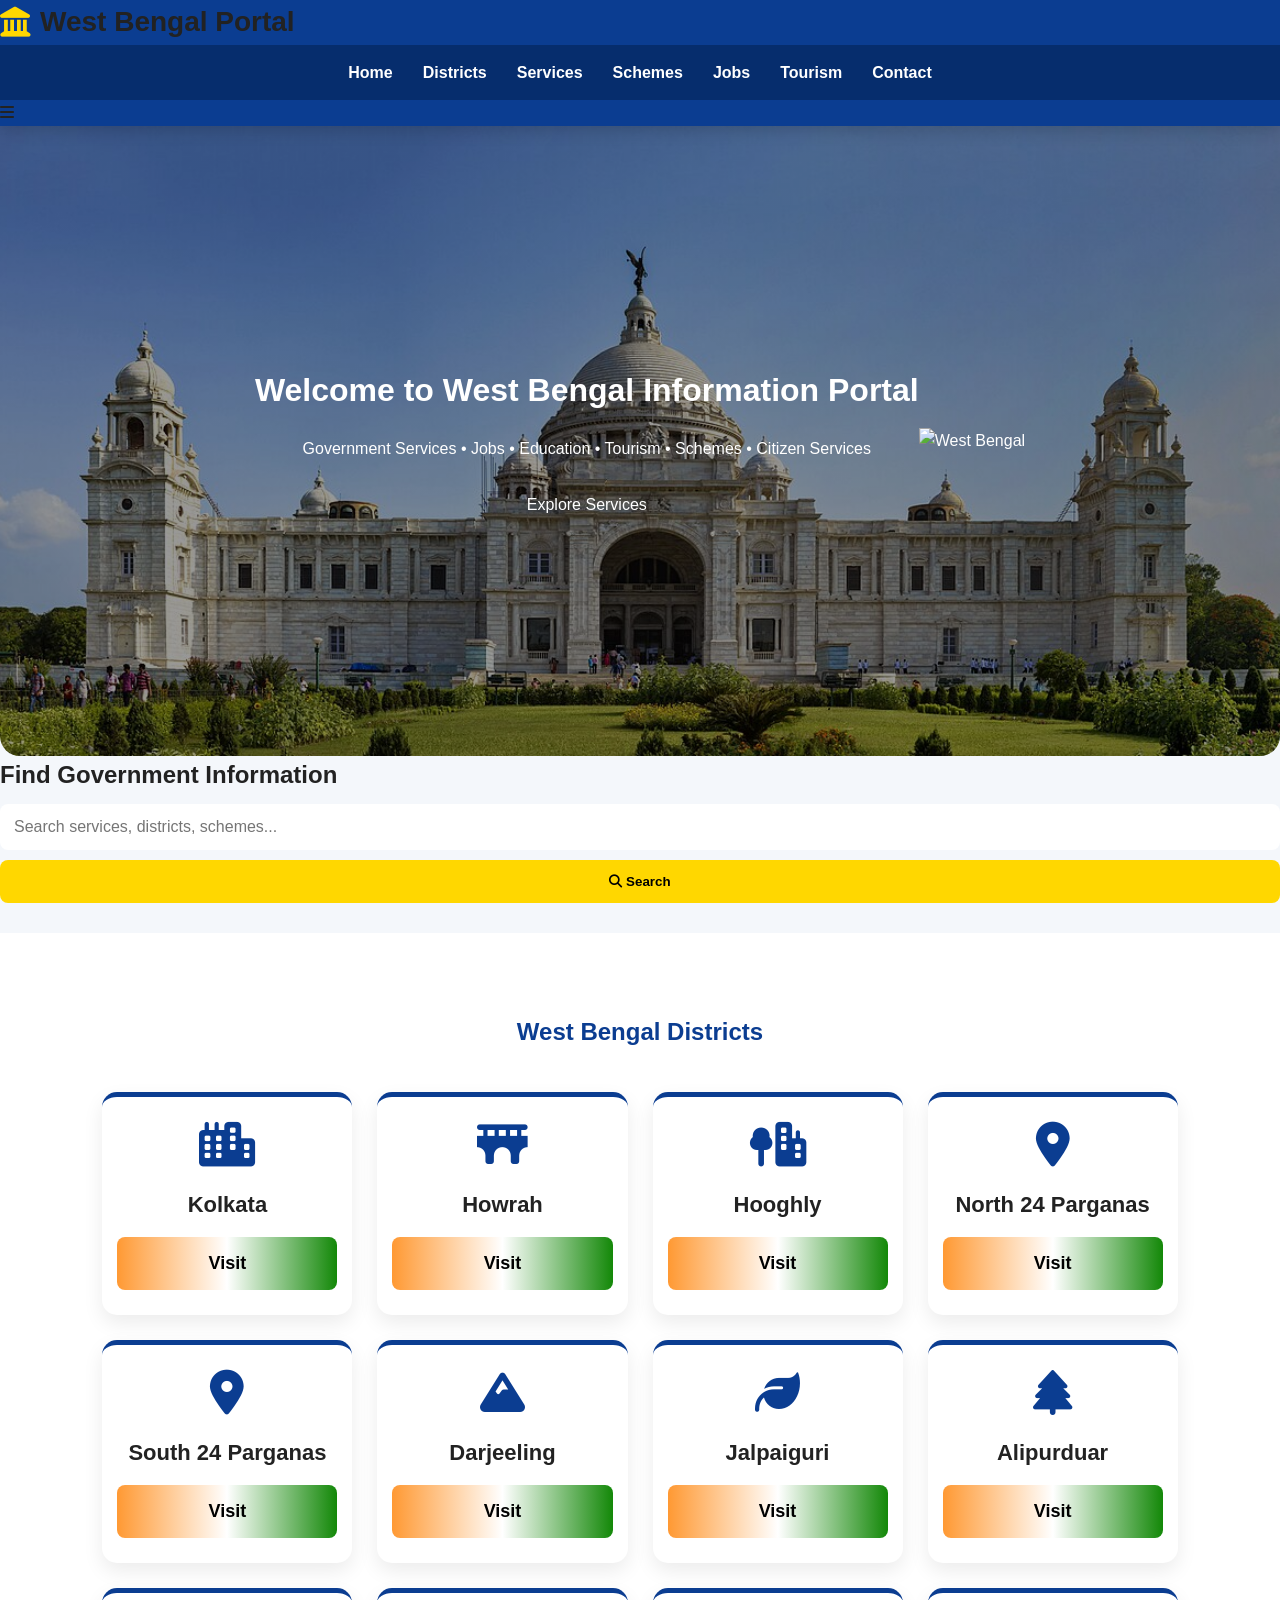
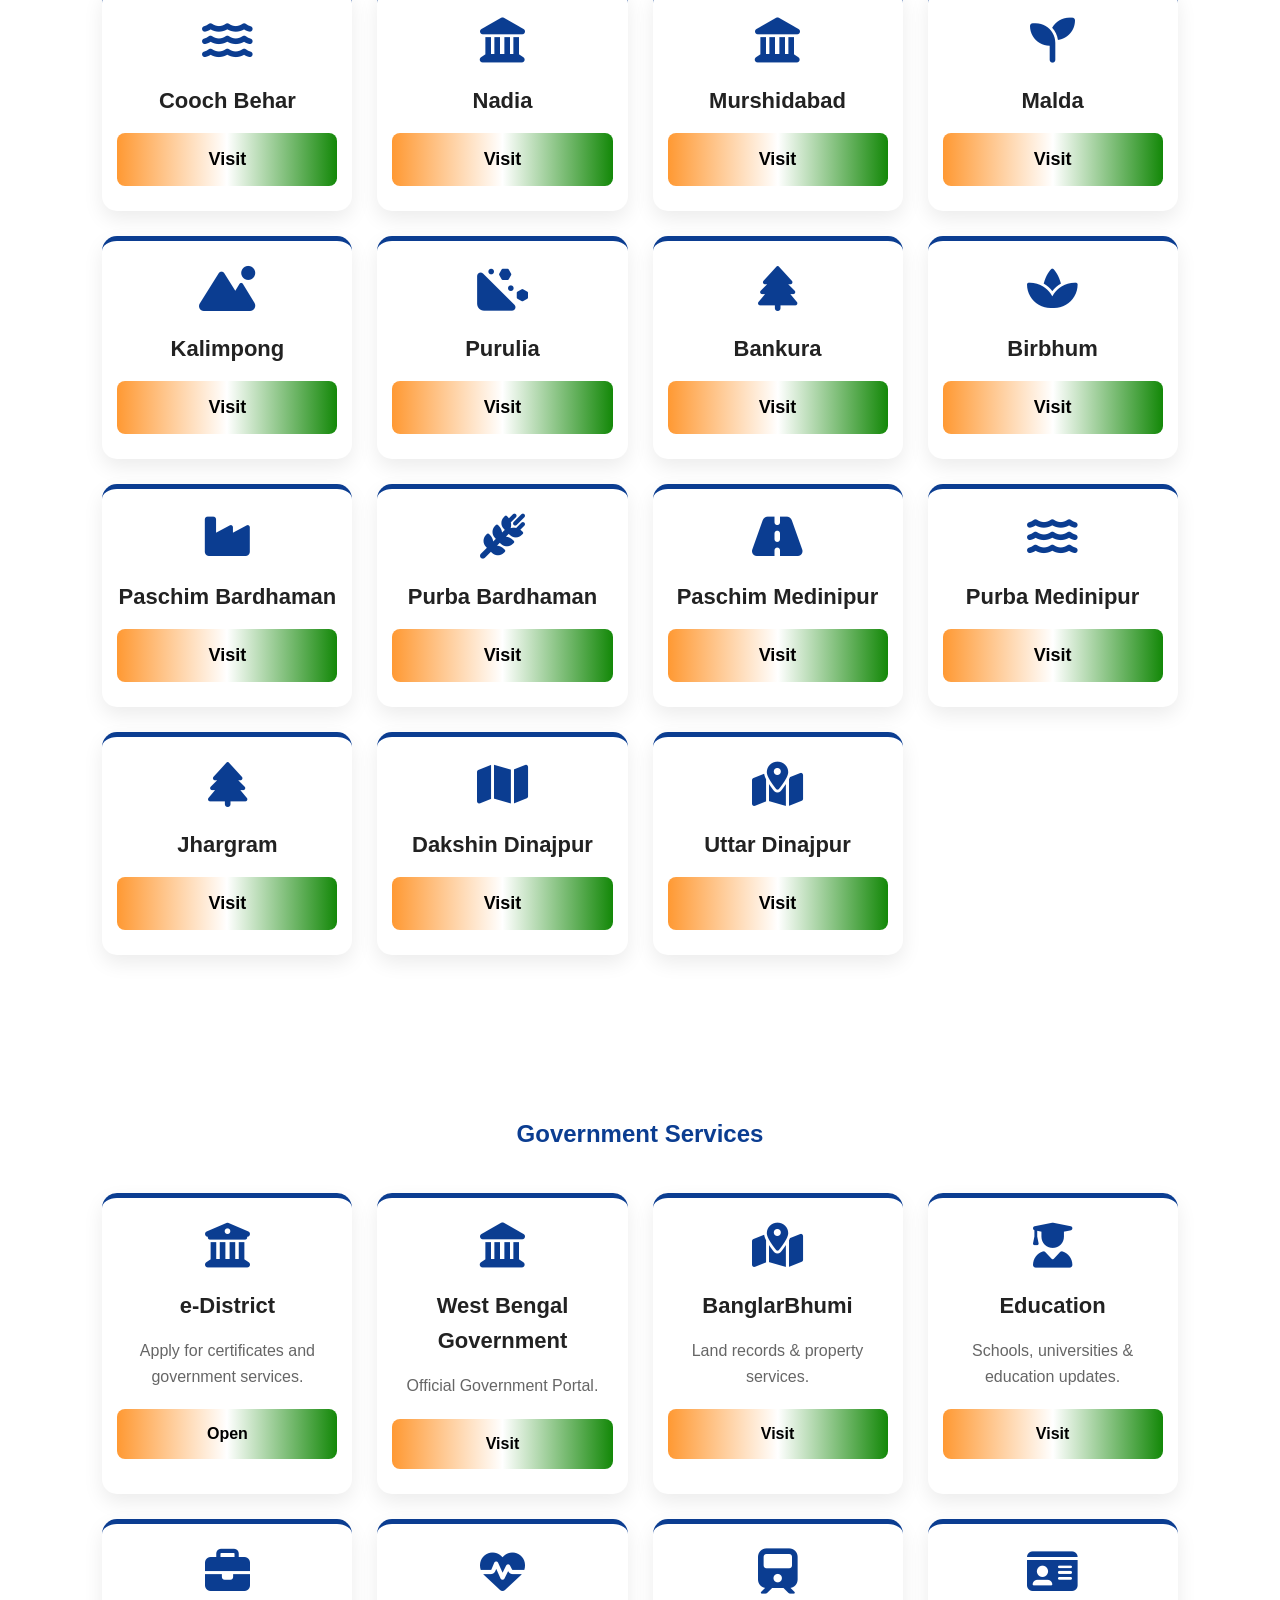
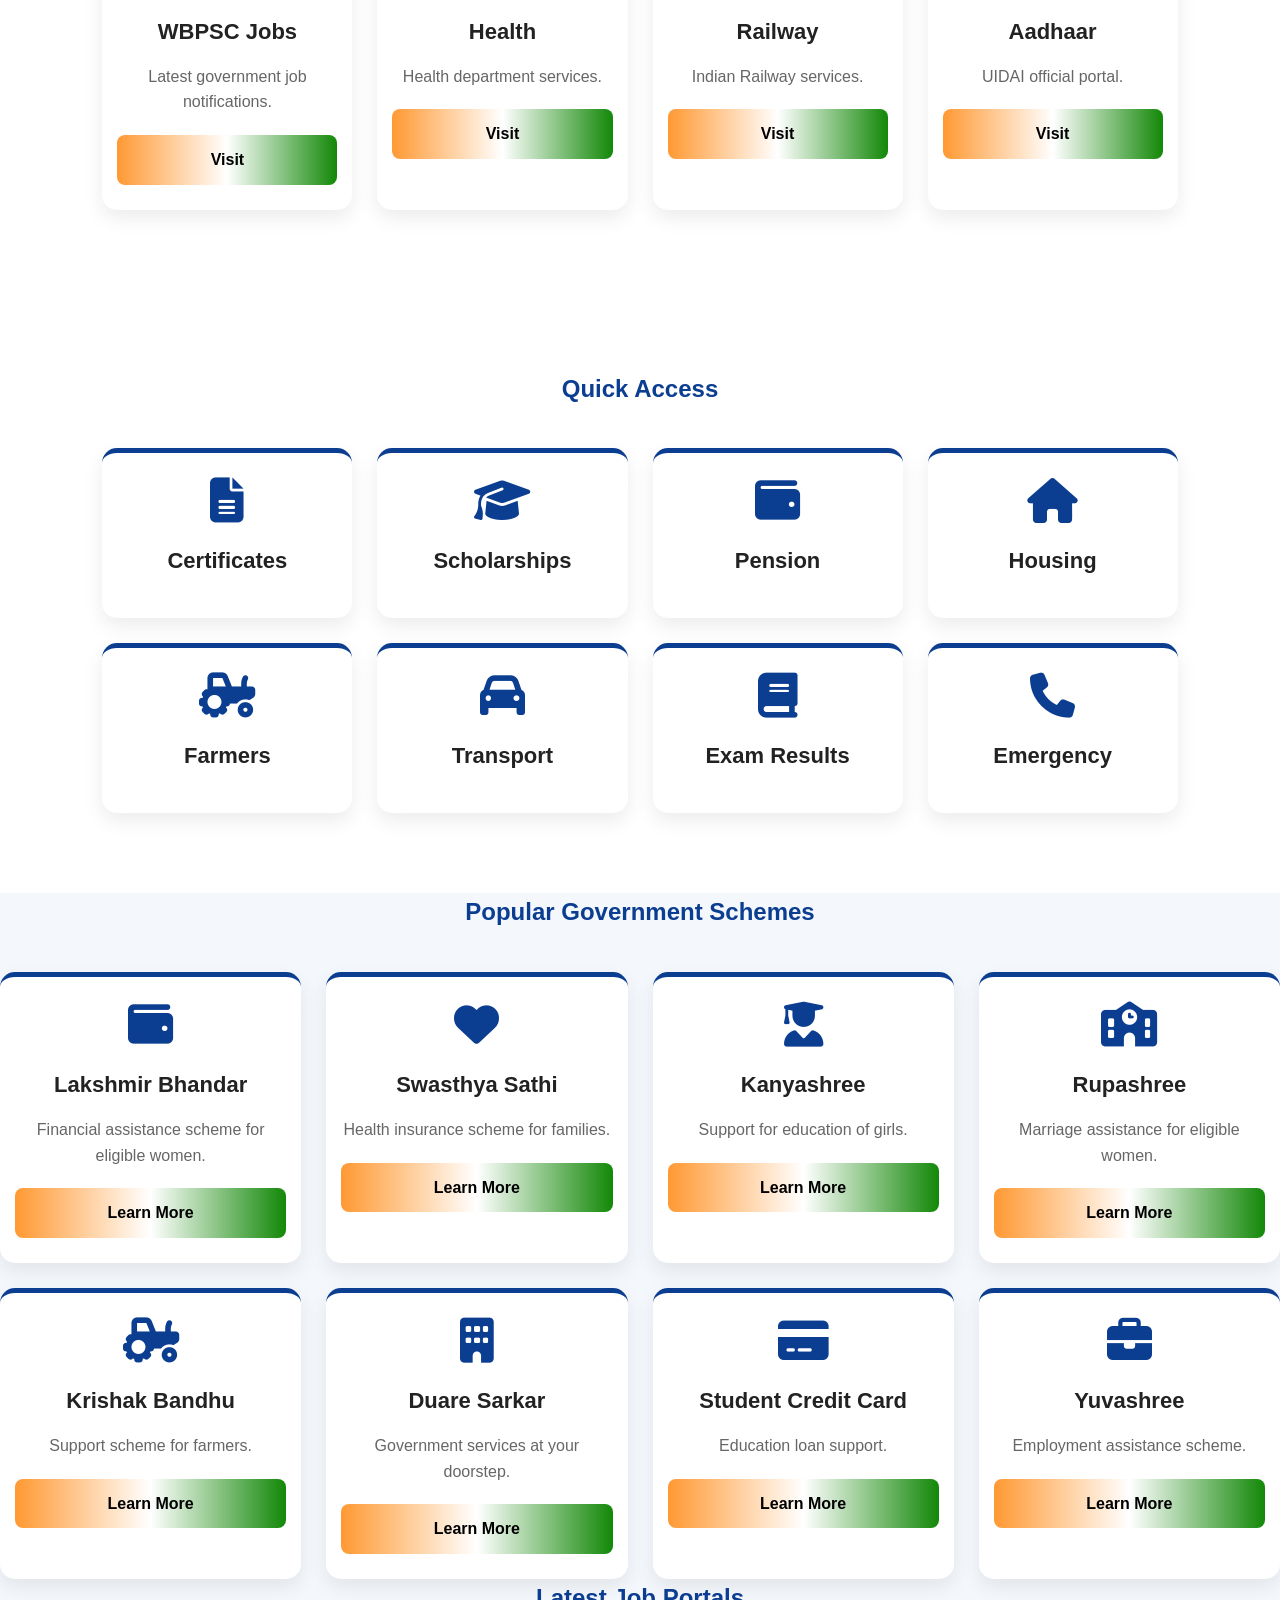
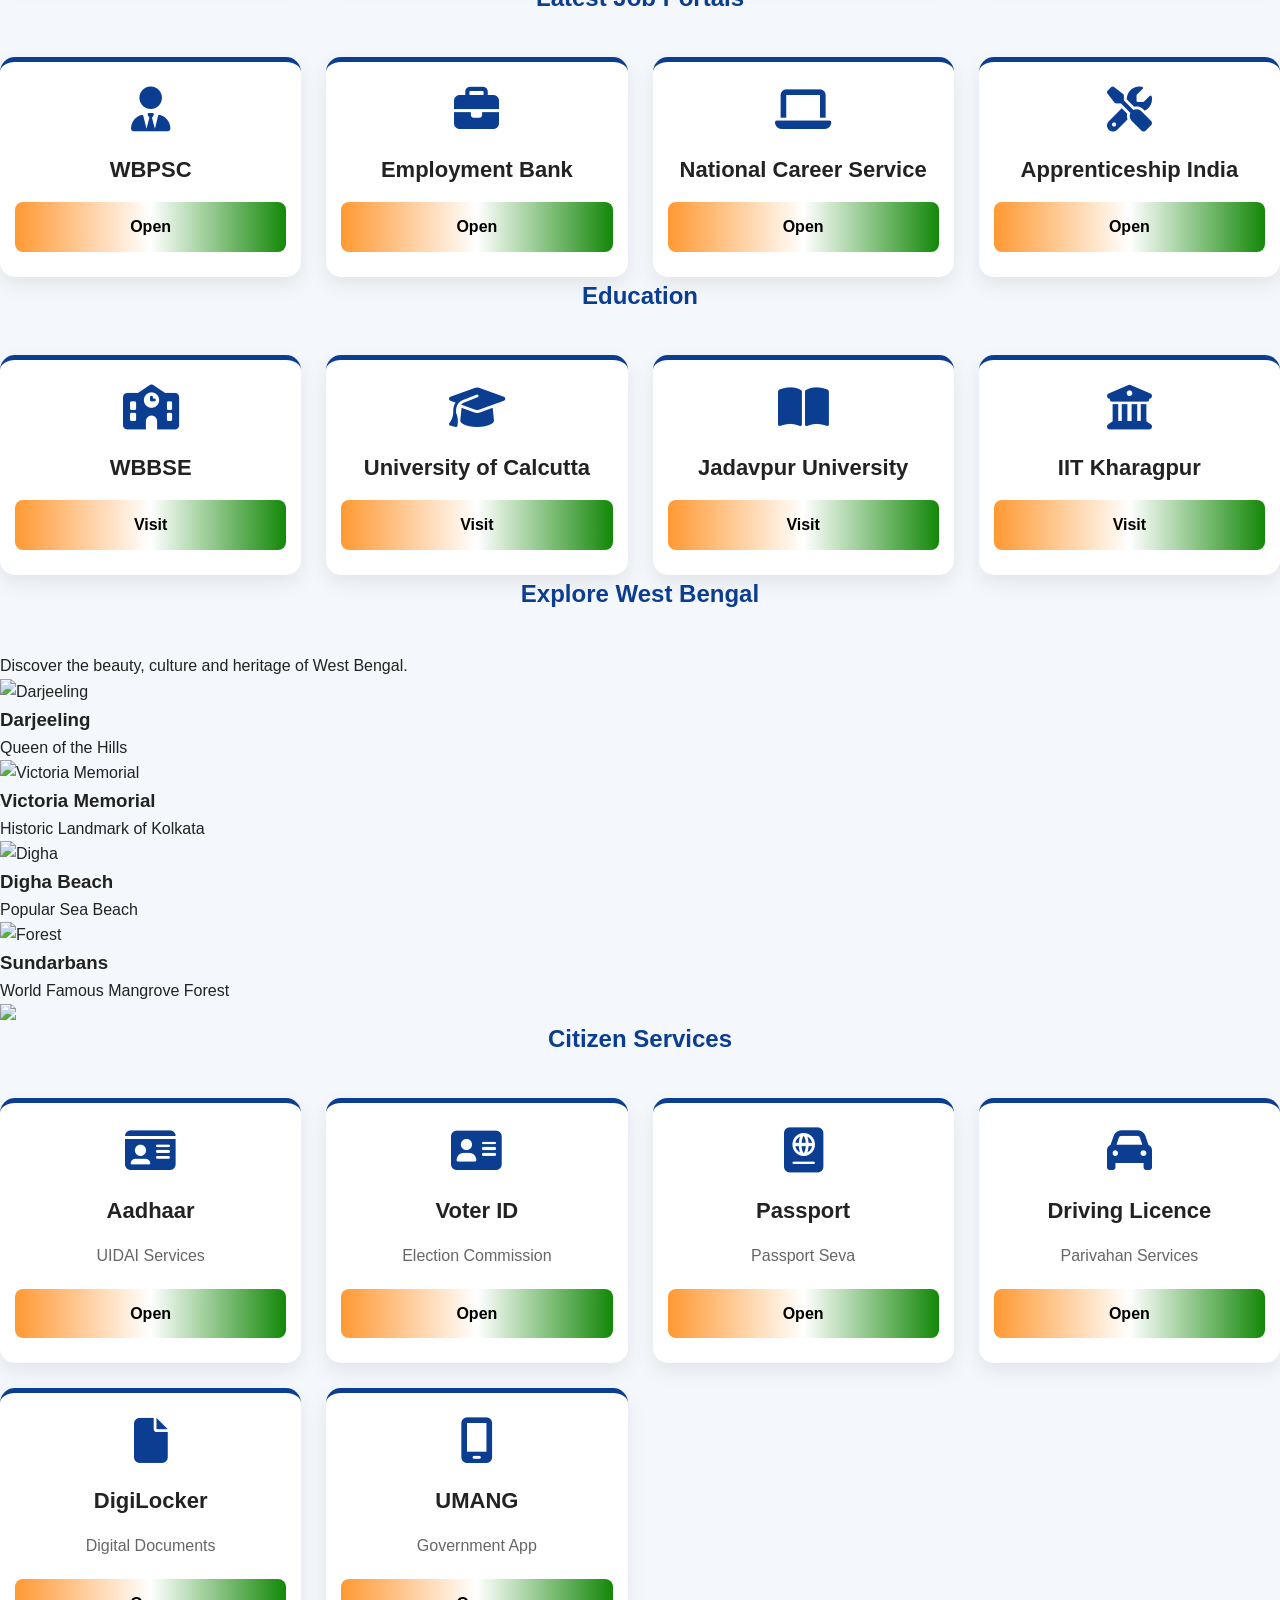
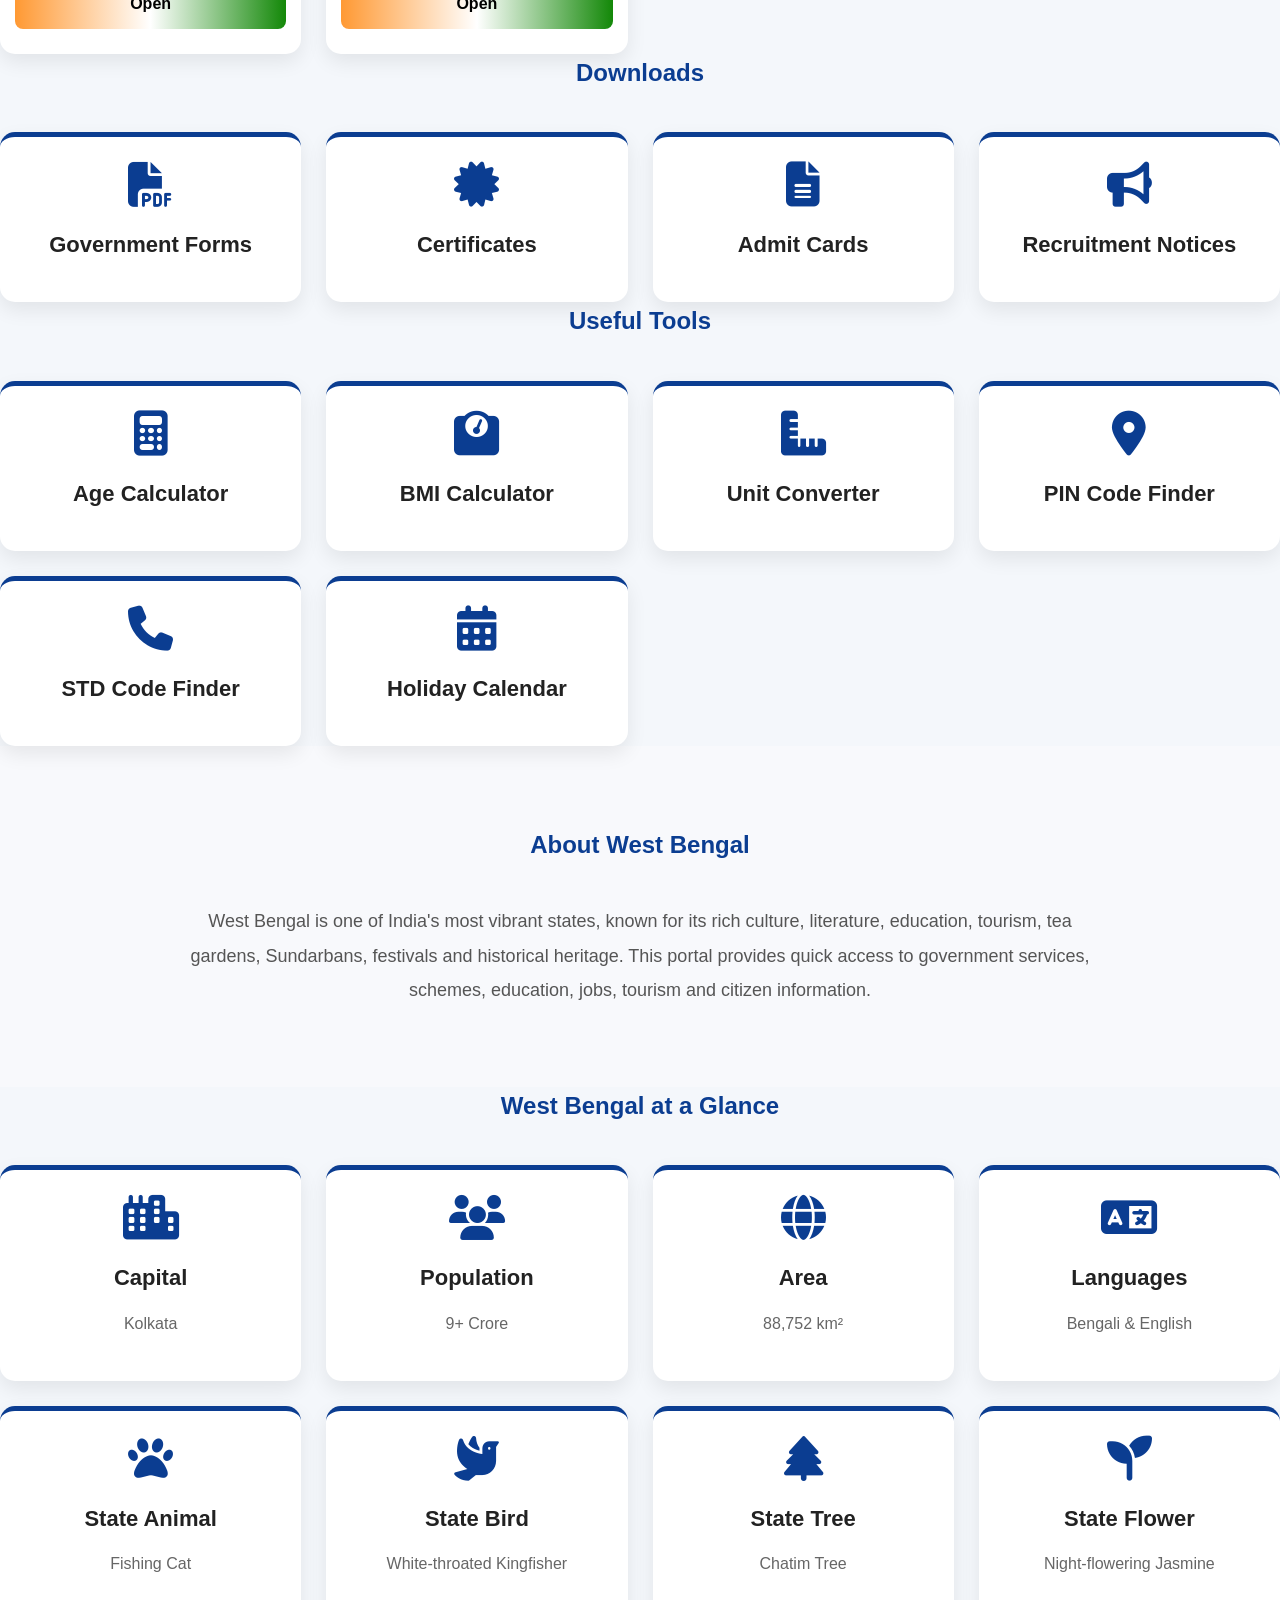
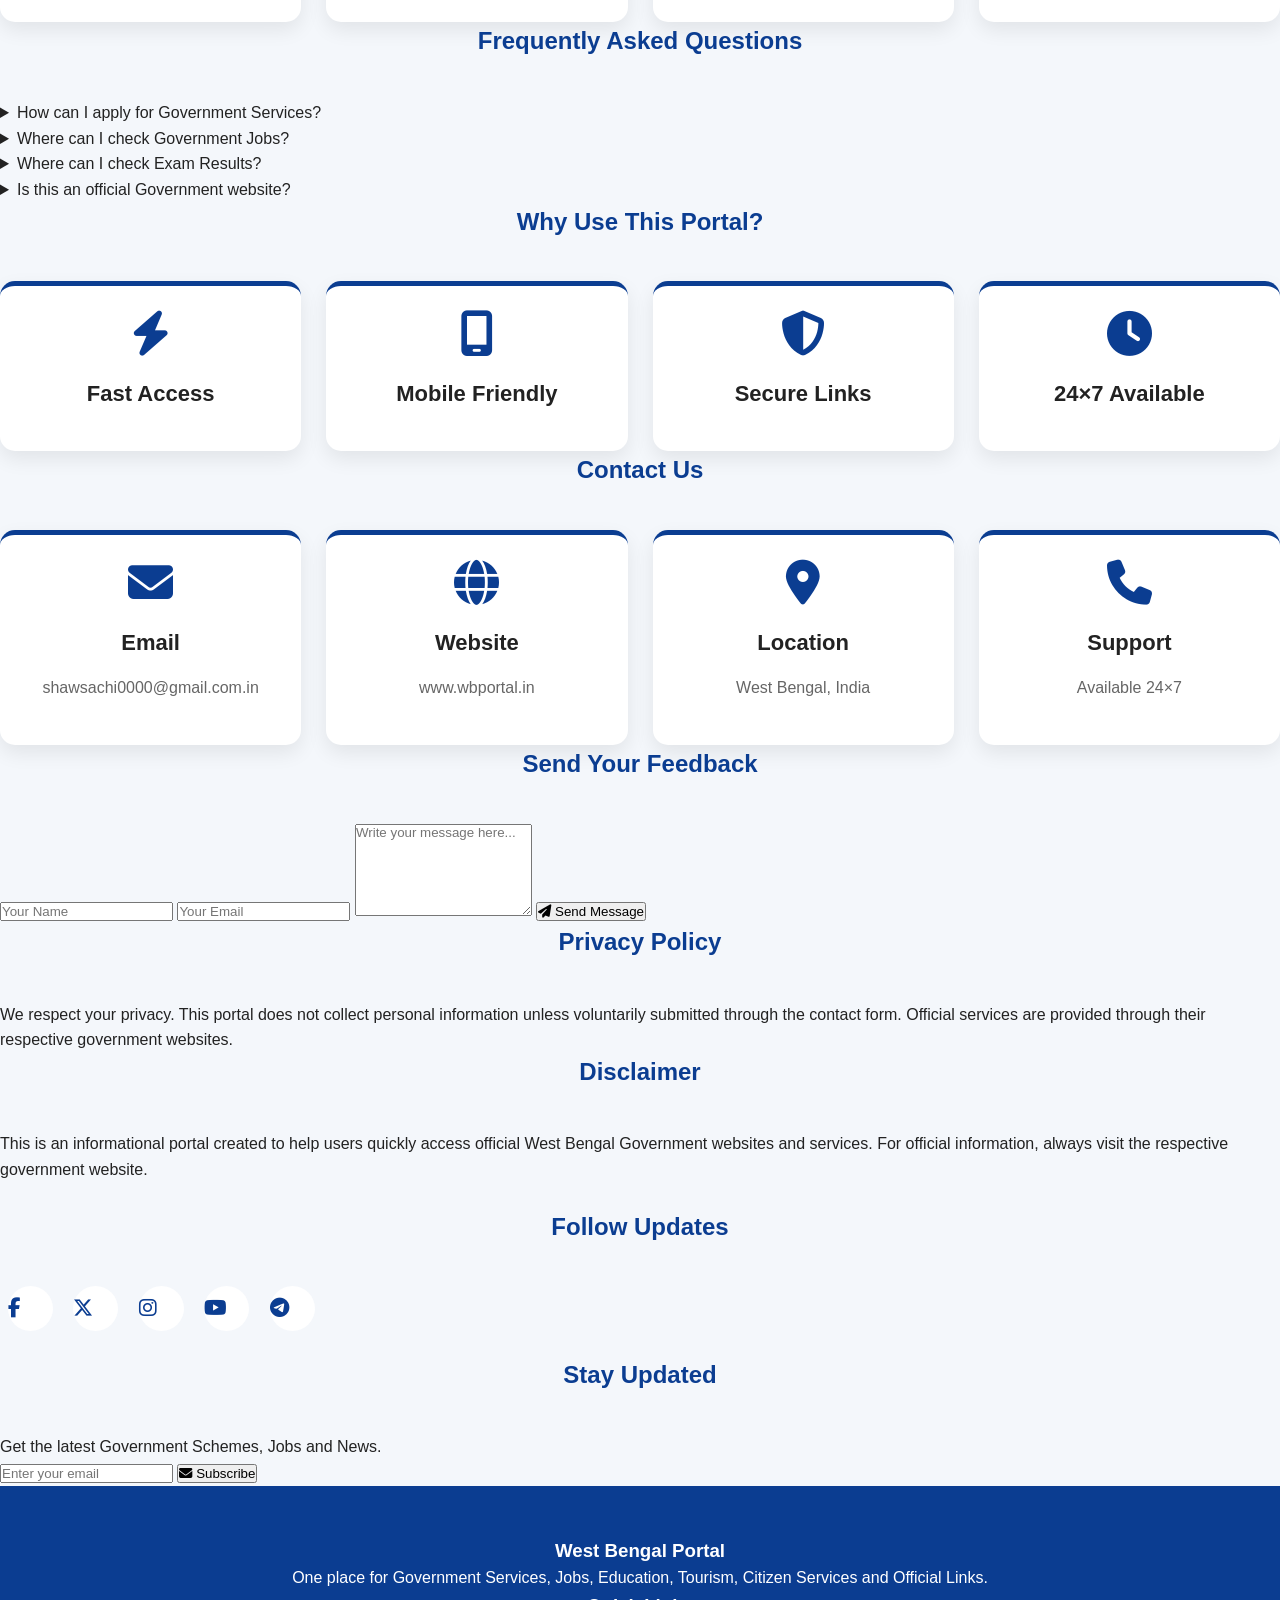
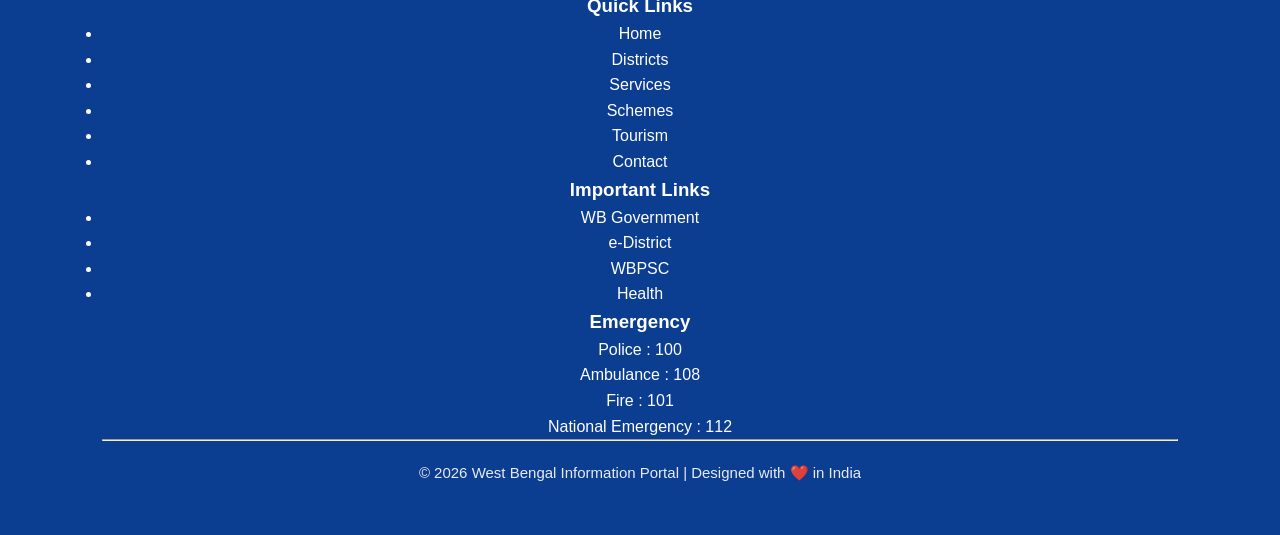
==== Index.html @ 8e3ee44b "Create Index.html" ====
<!DOCTYPE html>
<html lang="en">
<head>
<meta charset="UTF-8">
<meta name="viewport" content="width=device-width, initial-scale=1.0">

<title>West Bengal Information Portal</title>

<meta name="description" content="West Bengal Information Portal - Government Services, Jobs, Education, Tourism, Districts, Schemes and Citizen Services">

<meta name="keywords" content="West Bengal, Government, Jobs, Education, Schemes, Tourism, Districts">

<meta name="author" content="West Bengal Information Portal">

<link rel="stylesheet" href="style.css">

<link rel="preconnect" href="https://fonts.googleapis.com">
<link rel="preconnect" href="https://fonts.gstatic.com" crossorigin>

<link href="https://fonts.googleapis.com/css2?family=Poppins:wght@300;400;500;600;700&display=swap" rel="stylesheet">

<link rel="stylesheet"
href="https://cdnjs.cloudflare.com/ajax/libs/font-awesome/6.6.0/css/all.min.css">

</head>

<body>

<!-- ================= HEADER ================= -->

<header>

<div class="logo">

<i class="fa-solid fa-landmark"></i>

<h2>West Bengal Portal</h2>

</div>

<nav>

<ul>

<li><a href="#">Home</a></li>

<li><a href="#districts">Districts</a></li>

<li><a href="#services">Services</a></li>

<li><a href="#schemes">Schemes</a></li>

<li><a href="#jobs">Jobs</a></li>

<li><a href="#tourism">Tourism</a></li>

<li><a href="#contact">Contact</a></li>

</ul>

</nav>

<div class="menu-btn">

<i class="fa-solid fa-bars"></i>

</div>

</header>

<!-- ================= HERO ================= -->

<section class="hero">

<div class="hero-content">

<h1>Welcome to West Bengal Information Portal</h1>

<p>

Government Services • Jobs • Education • Tourism • Schemes • Citizen Services

</p>

<a href="#services" class="btn">

Explore Services

</a>

</div>

<div class="hero-image">

<img src="https://images.unsplash.com/photo-1524499982521-1ffd58dd89ea?w=1200" alt="West Bengal">

</div>

</section>

<!-- ================= SEARCH ================= -->

<section class="search-box">

<h2>Find Government Information</h2>

<input type="text" placeholder="Search services, districts, schemes...">

<button>

<i class="fa-solid fa-magnifying-glass"></i>

Search

</button>

</section>

<!-- ================= PART-1 END ================= -->
<!-- ================= DISTRICTS ================= -->

<section class="districts" id="districts">

<h2 class="section-title">West Bengal Districts</h2>

<div class="card-container">

<div class="card"><i class="fa-solid fa-city"></i><h3>Kolkata</h3><a href="https://kolkata.gov.in/" target="_blank">Visit</a></div>

<div class="card"><i class="fa-solid fa-bridge"></i><h3>Howrah</h3><a href="https://howrah.gov.in/" target="_blank">Visit</a></div>

<div class="card"><i class="fa-solid fa-tree-city"></i><h3>Hooghly</h3><a href="https://hooghly.gov.in/" target="_blank">Visit</a></div>

<div class="card"><i class="fa-solid fa-location-dot"></i><h3>North 24 Parganas</h3><a href="https://north24parganas.gov.in/" target="_blank">Visit</a></div>

<div class="card"><i class="fa-solid fa-location-dot"></i><h3>South 24 Parganas</h3><a href="https://south24parganas.gov.in/" target="_blank">Visit</a></div>

<div class="card"><i class="fa-solid fa-mountain"></i><h3>Darjeeling</h3><a href="https://darjeeling.gov.in/" target="_blank">Visit</a></div>

<div class="card"><i class="fa-solid fa-leaf"></i><h3>Jalpaiguri</h3><a href="https://jalpaiguri.gov.in/" target="_blank">Visit</a></div>

<div class="card"><i class="fa-solid fa-tree"></i><h3>Alipurduar</h3><a href="https://alipurduar.gov.in/" target="_blank">Visit</a></div>

<div class="card"><i class="fa-solid fa-water"></i><h3>Cooch Behar</h3><a href="https://coochbehar.gov.in/" target="_blank">Visit</a></div>

<div class="card"><i class="fa-solid fa-landmark"></i><h3>Nadia</h3><a href="https://nadia.gov.in/" target="_blank">Visit</a></div>

<div class="card"><i class="fa-solid fa-landmark"></i><h3>Murshidabad</h3><a href="https://murshidabad.gov.in/" target="_blank">Visit</a></div>

<div class="card"><i class="fa-solid fa-seedling"></i><h3>Malda</h3><a href="https://malda.gov.in/" target="_blank">Visit</a></div>

<div class="card"><i class="fa-solid fa-mountain-sun"></i><h3>Kalimpong</h3><a href="https://kalimpong.gov.in/" target="_blank">Visit</a></div>

<div class="card"><i class="fa-solid fa-hill-rockslide"></i><h3>Purulia</h3><a href="https://purulia.gov.in/" target="_blank">Visit</a></div>

<div class="card"><i class="fa-solid fa-tree"></i><h3>Bankura</h3><a href="https://bankura.gov.in/" target="_blank">Visit</a></div>

<div class="card"><i class="fa-solid fa-spa"></i><h3>Birbhum</h3><a href="https://birbhum.gov.in/" target="_blank">Visit</a></div>

<div class="card"><i class="fa-solid fa-industry"></i><h3>Paschim Bardhaman</h3><a href="https://paschimbardhaman.gov.in/" target="_blank">Visit</a></div>

<div class="card"><i class="fa-solid fa-wheat-awn"></i><h3>Purba Bardhaman</h3><a href="https://purbabardhaman.gov.in/" target="_blank">Visit</a></div>

<div class="card"><i class="fa-solid fa-road"></i><h3>Paschim Medinipur</h3><a href="https://paschimmedinipur.gov.in/" target="_blank">Visit</a></div>

<div class="card"><i class="fa-solid fa-water"></i><h3>Purba Medinipur</h3><a href="https://purbamedinipur.gov.in/" target="_blank">Visit</a></div>

<div class="card"><i class="fa-solid fa-tree"></i><h3>Jhargram</h3><a href="https://jhargram.gov.in/" target="_blank">Visit</a></div>

<div class="card"><i class="fa-solid fa-map"></i><h3>Dakshin Dinajpur</h3><a href="https://dakshindinajpur.gov.in/" target="_blank">Visit</a></div>

<div class="card"><i class="fa-solid fa-map-location-dot"></i><h3>Uttar Dinajpur</h3><a href="https://uttardinajpur.gov.in/" target="_blank">Visit</a></div>

</div>

</section>

<!-- ================= PART-2 END ================= -->
<!-- ================= GOVERNMENT SERVICES ================= -->

<section class="services" id="services">

<h2 class="section-title">Government Services</h2>

<div class="card-container">

<div class="card">
<i class="fa-solid fa-building-columns"></i>
<h3>e-District</h3>
<p>Apply for certificates and government services.</p>
<a href="https://edistrict.wb.gov.in/" target="_blank">Open</a>
</div>

<div class="card">
<i class="fa-solid fa-landmark"></i>
<h3>West Bengal Government</h3>
<p>Official Government Portal.</p>
<a href="https://wb.gov.in/" target="_blank">Visit</a>
</div>

<div class="card">
<i class="fa-solid fa-map-location-dot"></i>
<h3>BanglarBhumi</h3>
<p>Land records & property services.</p>
<a href="https://banglarbhumi.gov.in/" target="_blank">Visit</a>
</div>

<div class="card">
<i class="fa-solid fa-user-graduate"></i>
<h3>Education</h3>
<p>Schools, universities & education updates.</p>
<a href="https://wbbse.wb.gov.in/" target="_blank">Visit</a>
</div>

<div class="card">
<i class="fa-solid fa-briefcase"></i>
<h3>WBPSC Jobs</h3>
<p>Latest government job notifications.</p>
<a href="https://psc.wb.gov.in/" target="_blank">Visit</a>
</div>

<div class="card">
<i class="fa-solid fa-heart-pulse"></i>
<h3>Health</h3>
<p>Health department services.</p>
<a href="https://www.wbhealth.gov.in/" target="_blank">Visit</a>
</div>

<div class="card">
<i class="fa-solid fa-train"></i>
<h3>Railway</h3>
<p>Indian Railway services.</p>
<a href="https://er.indianrailways.gov.in/" target="_blank">Visit</a>
</div>

<div class="card">
<i class="fa-solid fa-id-card"></i>
<h3>Aadhaar</h3>
<p>UIDAI official portal.</p>
<a href="https://uidai.gov.in/" target="_blank">Visit</a>
</div>

</div>

</section>

<!-- ================= QUICK ACCESS ================= -->

<section class="quick-links">

<h2 class="section-title">Quick Access</h2>

<div class="card-container">

<div class="card"><i class="fa-solid fa-file-lines"></i><h3>Certificates</h3></div>

<div class="card"><i class="fa-solid fa-graduation-cap"></i><h3>Scholarships</h3></div>

<div class="card"><i class="fa-solid fa-wallet"></i><h3>Pension</h3></div>

<div class="card"><i class="fa-solid fa-house"></i><h3>Housing</h3></div>

<div class="card"><i class="fa-solid fa-tractor"></i><h3>Farmers</h3></div>

<div class="card"><i class="fa-solid fa-car"></i><h3>Transport</h3></div>

<div class="card"><i class="fa-solid fa-book"></i><h3>Exam Results</h3></div>

<div class="card"><i class="fa-solid fa-phone"></i><h3>Emergency</h3></div>

</div>

</section>

<!-- ================= PART-3 END ================= -->
  
<!-- ================= GOVERNMENT SCHEMES ================= -->

<section class="schemes" id="schemes">

<h2 class="section-title">Popular Government Schemes</h2>

<div class="card-container">

<div class="card">
<i class="fa-solid fa-wallet"></i>
<h3>Lakshmir Bhandar</h3>
<p>Financial assistance scheme for eligible women.</p>
<a href="https://wb.gov.in/" target="_blank">Learn More</a>
</div>

<div class="card">
<i class="fa-solid fa-heart"></i>
<h3>Swasthya Sathi</h3>
<p>Health insurance scheme for families.</p>
<a href="https://www.wbhealth.gov.in/" target="_blank">Learn More</a>
</div>

<div class="card">
<i class="fa-solid fa-user-graduate"></i>
<h3>Kanyashree</h3>
<p>Support for education of girls.</p>
<a href="https://wb.gov.in/" target="_blank">Learn More</a>
</div>

<div class="card">
<i class="fa-solid fa-school"></i>
<h3>Rupashree</h3>
<p>Marriage assistance for eligible women.</p>
<a href="https://wb.gov.in/" target="_blank">Learn More</a>
</div>

<div class="card">
<i class="fa-solid fa-tractor"></i>
<h3>Krishak Bandhu</h3>
<p>Support scheme for farmers.</p>
<a href="https://wb.gov.in/" target="_blank">Learn More</a>
</div>

<div class="card">
<i class="fa-solid fa-building"></i>
<h3>Duare Sarkar</h3>
<p>Government services at your doorstep.</p>
<a href="https://wb.gov.in/" target="_blank">Learn More</a>
</div>

<div class="card">
<i class="fa-solid fa-credit-card"></i>
<h3>Student Credit Card</h3>
<p>Education loan support.</p>
<a href="https://wb.gov.in/" target="_blank">Learn More</a>
</div>

<div class="card">
<i class="fa-solid fa-briefcase"></i>
<h3>Yuvashree</h3>
<p>Employment assistance scheme.</p>
<a href="https://wb.gov.in/" target="_blank">Learn More</a>
</div>

</div>

</section>

<!-- ================= JOBS ================= -->

<section class="jobs" id="jobs">

<h2 class="section-title">Latest Job Portals</h2>

<div class="card-container">

<div class="card">
<i class="fa-solid fa-user-tie"></i>
<h3>WBPSC</h3>
<a href="https://psc.wb.gov.in/" target="_blank">Open</a>
</div>

<div class="card">
<i class="fa-solid fa-briefcase"></i>
<h3>Employment Bank</h3>
<a href="https://employmentbankwb.gov.in/" target="_blank">Open</a>
</div>

<div class="card">
<i class="fa-solid fa-laptop"></i>
<h3>National Career Service</h3>
<a href="https://www.ncs.gov.in/" target="_blank">Open</a>
</div>

<div class="card">
<i class="fa-solid fa-screwdriver-wrench"></i>
<h3>Apprenticeship India</h3>
<a href="https://www.apprenticeshipindia.gov.in/" target="_blank">Open</a>
</div>

</div>

</section>

<!-- ================= EDUCATION ================= -->

<section class="education">

<h2 class="section-title">Education</h2>

<div class="card-container">

<div class="card">
<i class="fa-solid fa-school"></i>
<h3>WBBSE</h3>
<a href="https://wbbse.wb.gov.in/" target="_blank">Visit</a>
</div>

<div class="card">
<i class="fa-solid fa-graduation-cap"></i>
<h3>University of Calcutta</h3>
<a href="https://www.caluniv.ac.in/" target="_blank">Visit</a>
</div>

<div class="card">
<i class="fa-solid fa-book-open"></i>
<h3>Jadavpur University</h3>
<a href="https://jaduniv.edu.in/" target="_blank">Visit</a>
</div>

<div class="card">
<i class="fa-solid fa-building-columns"></i>
<h3>IIT Kharagpur</h3>
<a href="https://www.iitkgp.ac.in/" target="_blank">Visit</a>
</div>

</div>

</section>

<!-- ================= PART-4 END ================= -->
<!-- ================= TOURISM ================= -->

<section class="tourism" id="tourism">

<h2 class="section-title">Explore West Bengal</h2>

<p class="section-subtitle">
Discover the beauty, culture and heritage of West Bengal.
</p>

<div class="gallery">

<div class="gallery-card">
<img src="https://images.unsplash.com/photo-1516483638261-f4dbaf036963?w=800" alt="Darjeeling">
<div class="gallery-content">
<h3>Darjeeling</h3>
<p>Queen of the Hills</p>
</div>
</div>

<div class="gallery-card">
<img src="https://images.unsplash.com/photo-1518509562904-e7ef99cdcc86?w=800" alt="Victoria Memorial">
<div class="gallery-content">
<h3>Victoria Memorial</h3>
<p>Historic Landmark of Kolkata</p>
</div>
</div>

<div class="gallery-card">
<img src="https://images.unsplash.com/photo-1507525428034-b723cf961d3e?w=800" alt="Digha">
<div class="gallery-content">
<h3>Digha Beach</h3>
<p>Popular Sea Beach</p>
</div>
</div>

<div class="gallery-card">
<img src="https://images.unsplash.com/photo-1470770841072-f978cf4d019e?w=800" alt="Forest">
<div class="gallery-content">
<h3>Sundarbans</h3>
<p>World Famous Mangrove Forest</p>
</div>
</div>

<div class="gallery-card">
<img src="https://images.unsplash.com/photo-146947496802
<!-- ================= CITIZEN SERVICES ================= -->

<section class="citizen-services">

<h2 class="section-title">Citizen Services</h2>

<div class="card-container">

<div class="card">
<i class="fa-solid fa-id-card"></i>
<h3>Aadhaar</h3>
<p>UIDAI Services</p>
<a href="https://uidai.gov.in/" target="_blank">Open</a>
</div>

<div class="card">
<i class="fa-solid fa-address-card"></i>
<h3>Voter ID</h3>
<p>Election Commission</p>
<a href="https://voters.eci.gov.in/" target="_blank">Open</a>
</div>

<div class="card">
<i class="fa-solid fa-passport"></i>
<h3>Passport</h3>
<p>Passport Seva</p>
<a href="https://www.passportindia.gov.in/" target="_blank">Open</a>
</div>

<div class="card">
<i class="fa-solid fa-car"></i>
<h3>Driving Licence</h3>
<p>Parivahan Services</p>
<a href="https://parivahan.gov.in/" target="_blank">Open</a>
</div>

<div class="card">
<i class="fa-solid fa-file"></i>
<h3>DigiLocker</h3>
<p>Digital Documents</p>
<a href="https://www.digilocker.gov.in/" target="_blank">Open</a>
</div>

<div class="card">
<i class="fa-solid fa-mobile-screen"></i>
<h3>UMANG</h3>
<p>Government App</p>
<a href="https://web.umang.gov.in/" target="_blank">Open</a>
</div>

</div>

</section>

<!-- ================= DOWNLOADS ================= -->

<section class="downloads">

<h2 class="section-title">Downloads</h2>

<div class="card-container">

<div class="card">
<i class="fa-solid fa-file-pdf"></i>
<h3>Government Forms</h3>
</div>

<div class="card">
<i class="fa-solid fa-certificate"></i>
<h3>Certificates</h3>
</div>

<div class="card">
<i class="fa-solid fa-file-lines"></i>
<h3>Admit Cards</h3>
</div>

<div class="card">
<i class="fa-solid fa-bullhorn"></i>
<h3>Recruitment Notices</h3>
</div>

</div>

</section>

<!-- ================= USEFUL TOOLS ================= -->

<section class="tools">

<h2 class="section-title">Useful Tools</h2>

<div class="card-container">

<div class="card">
<i class="fa-solid fa-calculator"></i>
<h3>Age Calculator</h3>
</div>

<div class="card">
<i class="fa-solid fa-weight-scale"></i>
<h3>BMI Calculator</h3>
</div>

<div class="card">
<i class="fa-solid fa-ruler-combined"></i>
<h3>Unit Converter</h3>
</div>

<div class="card">
<i class="fa-solid fa-location-dot"></i>
<h3>PIN Code Finder</h3>
</div>

<div class="card">
<i class="fa-solid fa-phone"></i>
<h3>STD Code Finder</h3>
</div>

<div class="card">
<i class="fa-solid fa-calendar-days"></i>
<h3>Holiday Calendar</h3>
</div>

</div>

</section>

<!-- ================= PART-6 END ================= -->
<!-- ================= ABOUT WEST BENGAL ================= -->

<section class="about">

<h2 class="section-title">About West Bengal</h2>

<p class="about-text">
West Bengal is one of India's most vibrant states, known for its rich culture,
literature, education, tourism, tea gardens, Sundarbans, festivals and historical
heritage. This portal provides quick access to government services, schemes,
education, jobs, tourism and citizen information.
</p>

</section>

<!-- ================= STATISTICS ================= -->

<section class="statistics">

<h2 class="section-title">West Bengal at a Glance</h2>

<div class="card-container">

<div class="card">
<i class="fa-solid fa-city"></i>
<h3>Capital</h3>
<p>Kolkata</p>
</div>

<div class="card">
<i class="fa-solid fa-users"></i>
<h3>Population</h3>
<p>9+ Crore</p>
</div>

<div class="card">
<i class="fa-solid fa-globe"></i>
<h3>Area</h3>
<p>88,752 km²</p>
</div>

<div class="card">
<i class="fa-solid fa-language"></i>
<h3>Languages</h3>
<p>Bengali & English</p>
</div>

<div class="card">
<i class="fa-solid fa-paw"></i>
<h3>State Animal</h3>
<p>Fishing Cat</p>
</div>

<div class="card">
<i class="fa-solid fa-dove"></i>
<h3>State Bird</h3>
<p>White-throated Kingfisher</p>
</div>

<div class="card">
<i class="fa-solid fa-tree"></i>
<h3>State Tree</h3>
<p>Chatim Tree</p>
</div>

<div class="card">
<i class="fa-solid fa-seedling"></i>
<h3>State Flower</h3>
<p>Night-flowering Jasmine</p>
</div>

</div>

</section>

<!-- ================= FAQ ================= -->

<section class="faq">

<h2 class="section-title">Frequently Asked Questions</h2>

<details>
<summary>How can I apply for Government Services?</summary>
<p>Visit the official e-District portal and choose your required service.</p>
</details>

<details>
<summary>Where can I check Government Jobs?</summary>
<p>You can check the WBPSC and Employment Bank portals.</p>
</details>

<details>
<summary>Where can I check Exam Results?</summary>
<p>Visit the official West Bengal Results website.</p>
</details>

<details>
<summary>Is this an official Government website?</summary>
<p>No. This portal is created to provide quick access to useful official links and information.</p>
</details>

</section>

<!-- ================= WHY CHOOSE US ================= -->

<section class="features">

<h2 class="section-title">Why Use This Portal?</h2>

<div class="card-container">

<div class="card">
<i class="fa-solid fa-bolt"></i>
<h3>Fast Access</h3>
</div>

<div class="card">
<i class="fa-solid fa-mobile-screen"></i>
<h3>Mobile Friendly</h3>
</div>

<div class="card">
<i class="fa-solid fa-shield-halved"></i>
<h3>Secure Links</h3>
</div>

<div class="card">
<i class="fa-solid fa-clock"></i>
<h3>24×7 Available</h3>
</div>

</div>

</section>

<!-- ================= PART-7 END ================= -->
<!-- ================= CONTACT ================= -->

<section class="contact" id="contact">

<h2 class="section-title">Contact Us</h2>

<div class="card-container">

<div class="card">

<i class="fa-solid fa-envelope"></i>

<h3>Email</h3>

<p>shawsachi0000@gmail.com.in</p>

</div>

<div class="card">

<i class="fa-solid fa-globe"></i>

<h3>Website</h3>

<p>www.wbportal.in</p>

</div>

<div class="card">

<i class="fa-solid fa-location-dot"></i>

<h3>Location</h3>

<p>West Bengal, India</p>

</div>

<div class="card">

<i class="fa-solid fa-phone"></i>

<h3>Support</h3>

<p>Available 24×7</p>

</div>

</div>

</section>

<!-- ================= FEEDBACK ================= -->

<section class="feedback">

<h2 class="section-title">Send Your Feedback</h2>

<form>

<input type="text" placeholder="Your Name" required>

<input type="email" placeholder="Your Email" required>

<textarea rows="6" placeholder="Write your message here..." required></textarea>

<button type="submit">

<i class="fa-solid fa-paper-plane"></i>

Send Message

</button>

</form>

</section>

<!-- ================= PRIVACY ================= -->

<section class="privacy">

<h2 class="section-title">Privacy Policy</h2>

<p>

We respect your privacy. This portal does not collect personal information unless voluntarily submitted through the contact form. Official services are provided through their respective government websites.

</p>

</section>

<!-- ================= DISCLAIMER ================= -->

<section class="disclaimer">

<h2 class="section-title">Disclaimer</h2>

<p>

This is an informational portal created to help users quickly access official West Bengal Government websites and services. For official information, always visit the respective government website.

</p>

</section>

<!-- ================= SOCIAL LINKS ================= -->

<section class="social">

<h2 class="section-title">Follow Updates</h2>

<div class="social-icons">

<a href="#"><i class="fab fa-facebook-f"></i></a>

<a href="#"><i class="fab fa-x-twitter"></i></a>

<a href="#"><i class="fab fa-instagram"></i></a>

<a href="#"><i class="fab fa-youtube"></i></a>

<a href="#"><i class="fab fa-telegram"></i></a>

</div>

</section>

<!-- ================= PART-8 END ================= -->
  <!-- ================= NEWSLETTER ================= -->

<section class="newsletter">

<h2 class="section-title">Stay Updated</h2>

<p>Get the latest Government Schemes, Jobs and News.</p>

<form class="newsletter-form">

<input type="email" placeholder="Enter your email">

<button type="submit">

<i class="fa-solid fa-envelope"></i>

Subscribe

</button>

</form>

</section>

<!-- ================= FOOTER ================= -->

<footer>

<div class="footer-container">

<div class="footer-box">

<h3>West Bengal Portal</h3>

<p>

One place for Government Services, Jobs, Education, Tourism, Citizen Services and Official Links.

</p>

</div>

<div class="footer-box">

<h3>Quick Links</h3>

<ul>

<li><a href="#">Home</a></li>

<li><a href="#districts">Districts</a></li>

<li><a href="#services">Services</a></li>

<li><a href="#schemes">Schemes</a></li>

<li><a href="#tourism">Tourism</a></li>

<li><a href="#contact">Contact</a></li>

</ul>

</div>

<div class="footer-box">

<h3>Important Links</h3>

<ul>

<li><a href="https://wb.gov.in/" target="_blank">WB Government</a></li>

<li><a href="https://edistrict.wb.gov.in/" target="_blank">e-District</a></li>

<li><a href="https://psc.wb.gov.in/" target="_blank">WBPSC</a></li>

<li><a href="https://www.wbhealth.gov.in/" target="_blank">Health</a></li>

</ul>

</div>

<div class="footer-box">

<h3>Emergency</h3>

<p>Police : 100</p>

<p>Ambulance : 108</p>

<p>Fire : 101</p>

<p>National Emergency : 112</p>

</div>

</div>

<hr>

<div class="copyright">

<p>

© 2026 West Bengal Information Portal | Designed with ❤️ in India

</p>

</div>

</footer>

<!-- ================= BACK TO TOP ================= -->

<button id="topBtn">

<i class="fa-solid fa-arrow-up"></i>

</button>

<!-- ================= PART-9 END ================= -->
  <!-- ================= JAVASCRIPT ================= -->

<script>

// Mobile Menu
const menuBtn = document.querySelector(".menu-btn");
const nav = document.querySelector("nav");

if(menuBtn){
menuBtn.onclick = () => {
nav.classList.toggle("active");
};
}

// Smooth Scroll
document.querySelectorAll('a[href^="#"]').forEach(anchor=>{
anchor.addEventListener("click",function(e){
e.preventDefault();
document.querySelector(this.getAttribute("href")).scrollIntoView({
behavior:"smooth"
});
});
});

// Back To Top
const topBtn=document.getElementById("topBtn");

window.onscroll=function(){

if(document.body.scrollTop>300 || document.documentElement.scrollTop>300){

topBtn.style.display="block";

}else{

topBtn.style.display="none";

}

};

topBtn.onclick=function(){

window.scrollTo({

top:0,

behavior:"smooth"

});

};

// Search Box

const search=document.querySelector(".search-box input");

if(search){

search.addEventListener("keyup",function(){

let value=this.value.toLowerCase();

let cards=document.querySelectorAll(".card");

cards.forEach(card=>{

card.style.display=card.innerText.toLowerCase().includes(value)

? "block"

: "none";

});

});

}

// Card Animation

const observer=new IntersectionObserver(entries=>{

entries.forEach(entry=>{

if(entry.isIntersecting){

entry.target.classList.add("show");

}

});

});

document.querySelectorAll(".card").forEach(card=>{

observer.observe(card);

});

</script>

</body>
</html>
---- style.css ----
/* ===========================
   WEST BENGAL INFORMATION PORTAL
   PREMIUM CSS - PART 1
=========================== */

*{
margin:0;
padding:0;
box-sizing:border-box;
font-family:'Segoe UI',Tahoma,Geneva,Verdana,sans-serif;
scroll-behavior:smooth;
}

body{
background:#f4f7fb;
color:#222;
line-height:1.6;
}

a{
text-decoration:none;
color:inherit;
}

img{
max-width:100%;
display:block;
}

.section-title{
text-align:center;
font-size:32px;
color:#0b3d91;
margin-bottom:40px;
font-weight:700;
}

/* HEADER */

header{
position:sticky;
top:0;
z-index:1000;
background:#0b3d91;
box-shadow:0 5px 15px rgba(0,0,0,.15);
}

.top-bar{
display:flex;
justify-content:space-between;
align-items:center;
padding:15px 8%;
color:#fff;
}

.logo{
display:flex;
align-items:center;
gap:10px;
}

.logo i{
font-size:30px;
color:#FFD700;
}

.logo h2{
font-size:28px;
font-weight:bold;
}

#darkModeBtn{
background:#FFD700;
border:none;
padding:10px 14px;
border-radius:50%;
cursor:pointer;
font-size:18px;
transition:.3s;
}

#darkModeBtn:hover{
transform:rotate(180deg);
}

/* NAVIGATION */

nav{
background:#062d6d;
}

nav ul{
display:flex;
justify-content:center;
align-items:center;
list-style:none;
flex-wrap:wrap;
}

nav ul li{
margin:15px;
}

nav ul li a{
color:white;
font-weight:600;
transition:.3s;
}

nav ul li a:hover{
color:#FFD700;
}

/* HERO */
.hero{
    background: linear-gradient(rgba(0,0,0,.4), rgba(0,0,0,.4)),
    url("1280px-Victoria_Memorial_situated_in_Kolkata.jpg") center center/cover no-repeat;

    height:40vh;
    display:flex;
    align-items:center;
    justify-content:center;
    text-align:center;
    color:#fff;
    border-radius:0 0 20px 20px;
    overflow:hidden;
}


.hero-content{
max-width:850px;
}

.hero h1{
font-size:55px;
margin-bottom:20px;
}

.hero p{
font-size:20px;
margin-bottom:30px;
}

.search-box{
display:flex;
justify-content:center;
flex-wrap:wrap;
gap:10px;
margin-bottom:30px;
}

.search-box input{
width:400px;
max-width:100%;
padding:14px;
border:none;
border-radius:8px;
font-size:16px;
}

.search-box button{
padding:14px 28px;
background:#FFD700;
border:none;
border-radius:8px;
cursor:pointer;
font-weight:bold;
transition:.3s;
}

.search-box button:hover{
background:#ffc107;
}

.hero-btn{
display:inline-block;
padding:14px 35px;
background:#FFD700;
color:#000;
font-weight:bold;
border-radius:8px;
transition:.3s;
}

.hero-btn:hover{
transform:translateY(-4px);
}

.banner{
padding:50px 8%;
}

.banner-card{
background:#0b3d91;
color:white;
padding:35px;
border-radius:12px;
text-align:center;
box-shadow:0 10px 25px rgba(0,0,0,.15);
}
/* ===========================
   SERVICES SECTION
=========================== */

.services{
padding:80px 8%;
background:#ffffff;
}

.card-container{
display:grid;
grid-template-columns:repeat(auto-fit,minmax(250px,1fr));
gap:25px;
margin-top:40px;
}

.card{
.card{
    color:#000;
}

.card h3,
.card p,
.card a{
    color:#000;
}

.card a{
    background:#0b3d91;
    color:#fff;
}
background:#fff;
padding:30px 20px;
border-radius:15px;
box-shadow:0 8px 20px rgba(0,0,0,.08);
text-align:center;
transition:.3s;
border-top:5px solid #0b3d91;
}

.card:hover{
transform:translateY(-10px);
box-shadow:0 15px 30px rgba(0,0,0,.15);
}

.card i{
font-size:45px;
color:#0b3d91;
margin-bottom:20px;
}

.card h3{
margin-bottom:15px;
font-size:22px;
}

.card p{
color:#666;
margin-bottom:20px;
}

.card a{
display:inline-block;
padding:10px 20px;
background:#0b3d91;
color:#fff;
border-radius:8px;
transition:.3s;
}

.card a:hover{
background:#062d6d;
}

/* ===========================
   LATEST UPDATES
=========================== */

.updates{
padding:80px 8%;
background:#eef4ff;
}

.update-box{
max-width:1000px;
margin:auto;
}

.update-item{
background:#fff;
padding:18px 25px;
margin-bottom:15px;
border-left:6px solid #0b3d91;
border-radius:8px;
box-shadow:0 5px 15px rgba(0,0,0,.08);
transition:.3s;
}

.update-item:hover{
transform:translateX(8px);
}

/* ===========================
   QUICK LINKS
=========================== */

.quick-links{
padding:80px 8%;
background:#ffffff;
}

.link-grid{
display:grid;
grid-template-columns:repeat(auto-fit,minmax(180px,1fr));
gap:18px;
margin-top:40px;
}

.link-grid a{
background:#0b3d91;
color:#fff;
padding:18px;
border-radius:10px;
text-align:center;
font-weight:bold;
transition:.3s;
}

.link-grid a:hover{
background:#062d6d;
transform:scale(1.05);
}

/* ===========================
   ABOUT SECTION
=========================== */

.about{
padding:80px 8%;
background:#f8f9fc;
text-align:center;
}

.about p{
max-width:900px;
margin:auto;
font-size:18px;
line-height:1.9;
color:#555;
}

/* ===========================
   EMERGENCY SECTION
=========================== */

.emergency{
padding:80px 8%;
background:#eef4ff;
}
/* ===========================
   FOOTER
=========================== */

footer{
background:#0b3d91;
color:#fff;
padding:50px 8%;
text-align:center;
}

.footer-content h2{
margin-bottom:15px;
font-size:30px;
}

.footer-content p{
margin:10px 0;
}

.social{
margin:25px 0;
}

.social a{
display:inline-block;
width:45px;
height:45px;
line-height:45px;
background:#fff;
color:#0b3d91;
border-radius:50%;
margin:0 8px;
font-size:20px;
transition:.3s;
}

.social a:hover{
background:#FFD700;
color:#000;
transform:translateY(-5px);
}

.copyright{
margin-top:20px;
font-size:15px;
opacity:.9;
}

/* ===========================
   DARK MODE
=========================== */

body.dark{
background:#121212;
color:#fff;
}

body.dark .services,
body.dark .quick-links,
body.dark .about{
background:#1b1b1b;
}

body.dark .updates,
body.dark .emergency{
background:#222;
}

body.dark .card,
body.dark .update-item{
background:#2b2b2b;
color:#fff;
}

body.dark .card p,
body.dark .about p{
color:#ddd;
}

body.dark .banner-card{
background:#1f3d7a;
}

body.dark footer{
background:#000;
}

/* ===========================
   RESPONSIVE
=========================== */

@media(max-width:992px){

.hero h1{
font-size:40px;
}

.hero p{
font-size:18px;
}

.logo h2{
font-size:22px;
}

.section-title{
font-size:28px;
}

}

@media(max-width:768px){

.top-bar{
flex-direction:column;
gap:15px;
}

nav ul{
    flex-direction:column;
    padding:10px 0;
}
margin:10px 0;
}

.hero{
min-height:70vh;
}

.hero h1{
font-size:32px;
}

.hero p{
font-size:16px;
}

.search-box{
flex-direction:column;
}

.search-box input{
width:100%;
}

.hero-btn{
width:100%;
max-width:250px;
margin:auto;
}

.section-title{
font-size:24px;
}

.card{
padding:25px 15px;
}

}

@media(max-width:480px){

.hero h1{
font-size:28px;
}

.logo h2{
font-size:18px;
}

.footer-content h2{
font-size:22px;
}

.social a{
width:40px;
height:40px;
line-height:40px;
font-size:18px;
}

}
/* WEATHER */

.weather-section{
padding:70px 8%;
background:#eef6ff;
text-align:center;
}

.weather-card{
max-width:350px;
margin:auto;
background:white;
padding:30px;
border-radius:15px;
box-shadow:0 8px 20px rgba(0,0,0,.15);
}

.weather-card h1{
font-size:60px;
margin-bottom:10px;
}

.weather-card h2{
color:#0b3d91;
margin-bottom:10px;
}

.weather-card h3{
font-size:40px;
margin-bottom:10px;
}

.weather-card button{
margin-top:20px;
padding:12px 25px;
border:none;
background:#0b3d91;
color:white;
border-radius:8px;
cursor:pointer;
transition:.3s;
}

.weather-card button:hover{
background:#062d6d;
}
/* DISTRICTS */

.districts{
padding:80px 8%;
background:#ffffff;
}

.districts .card{
cursor:pointer;
font-weight:bold;
font-size:18px;
transition:.3s;
}

.districts .card:hover{
background:#0b3d91;
color:white;
transform:translateY(-8px);
}
/* Mobile Responsive */

@media (max-width:768px){

header{
    flex-direction:column;
    padding:10px;
}

nav ul{
    display:flex;
    flex-wrap:wrap;
    justify-content:center;
    gap:10px;
    padding:10px 0;
}

nav ul li{
    margin:0;
}

nav ul li a{
    font-size:14px;
    padding:8px 10px;
}

.hero{
    height:35vh;
}

.hero h1{
    font-size:28px;
}

.hero p{
    font-size:15px;
}

}
.menu-toggle{
    display:none;
    font-size:30px;
    color:#fff;
    cursor:pointer;
}
@media(max-width:768px){

.menu-toggle{
    display:block;
    padding:10px;
}

.navbar{
    display:none;
    width:100%;
}

.navbar.active{
    display:block;
}

.navbar ul{
    display:flex;
    flex-direction:column;
    align-items:center;
    gap:10px;
}

}
/* Government */
.gov-btn{
    background:#FF9933;
    color:white;
}

/* Jobs */
.jobs-btn{
    background:#0d6efd;
    color:white;
}

/* Education */
.edu-btn{
    background:#198754;
    color:white;
}

/* Health */
.health-btn{
    background:#dc3545;
    color:white;
}

/* Tourism */
.tourism-btn{
    background:#6f42c1;
    color:white;
}

/* Schemes */
.scheme-btn{
    background:#20c997;
    color:white;
}
/* Sabhi buttons/links par automatically apply hoga */
.card a{
    display:block;
    padding:12px;
    border-radius:8px;
    text-decoration:none;
    font-weight:bold;
    color:#fff;
    background:linear-gradient(90deg,#FF9933,#FFFFFF,#138808);
    color:#000;
    transition:0.3s;
}

.card a:hover{
    background:linear-gradient(90deg,#138808,#FFFFFF,#FF9933);
    transform:scale(1.05);
}

.card a{
    display:block !important;
    padding:12px !important;
    border-radius:8px !important;
    text-decoration:none !important;
    font-weight:bold !important;
    background:linear-gradient(90deg,#FF9933,#FFFFFF,#138808) !important;
    color:#000 !important;
}

.card a:hover{
    background:linear-gradient(90deg,#138808,#FFFFFF,#FF9933) !important;
    transform:scale(1.05);
}
    font-weight:bold;
}
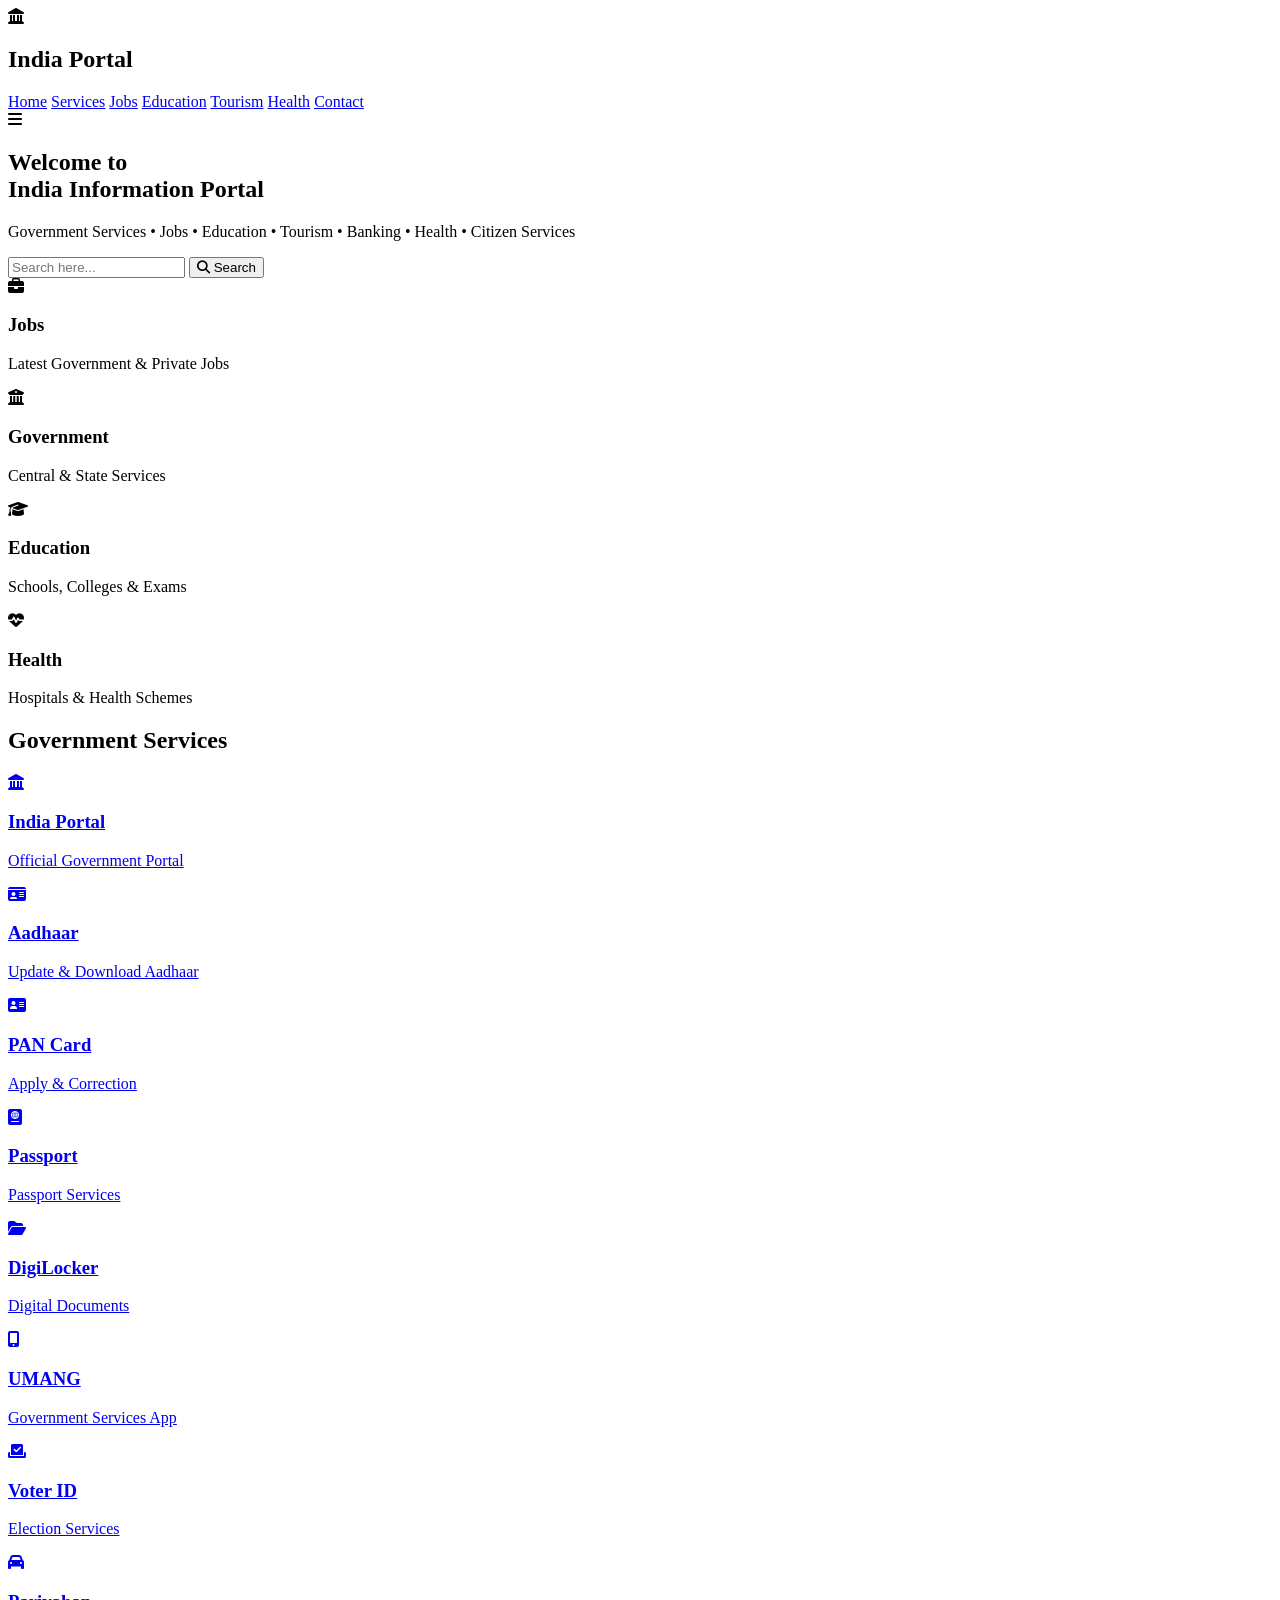
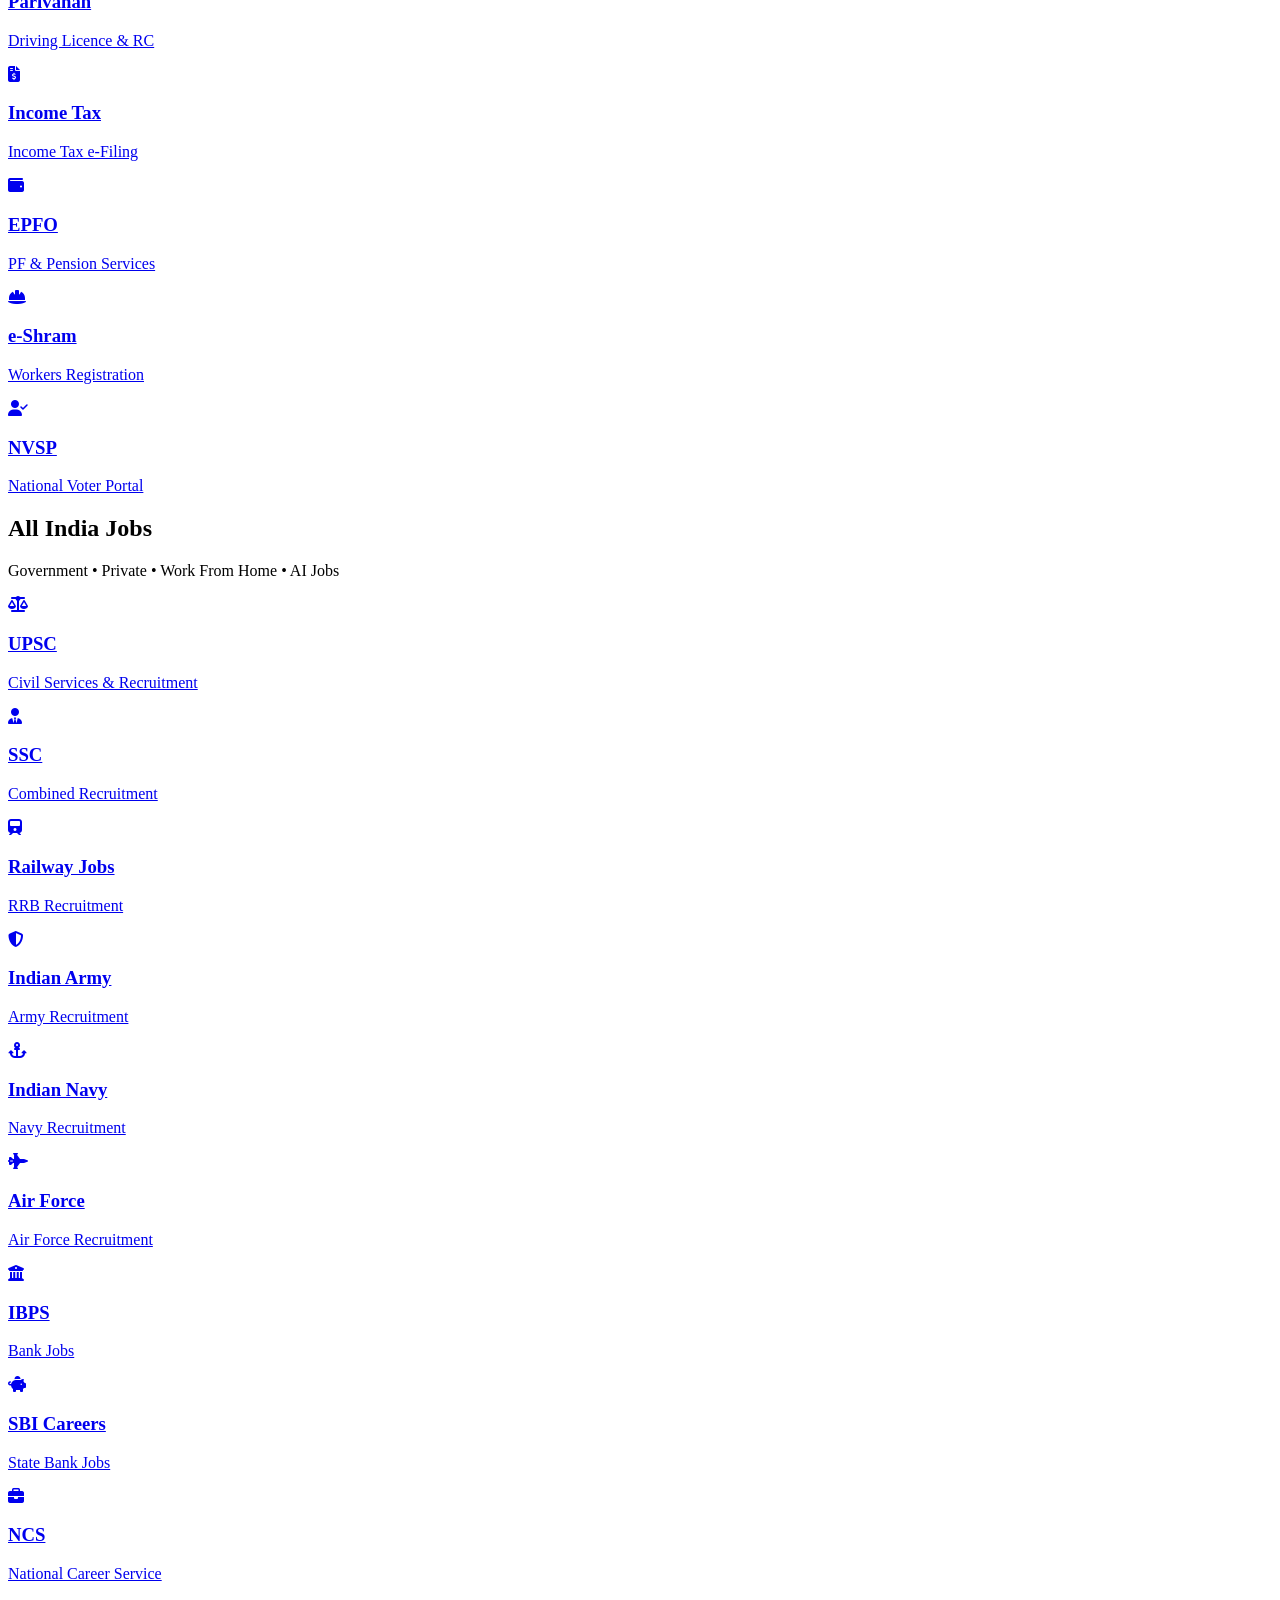
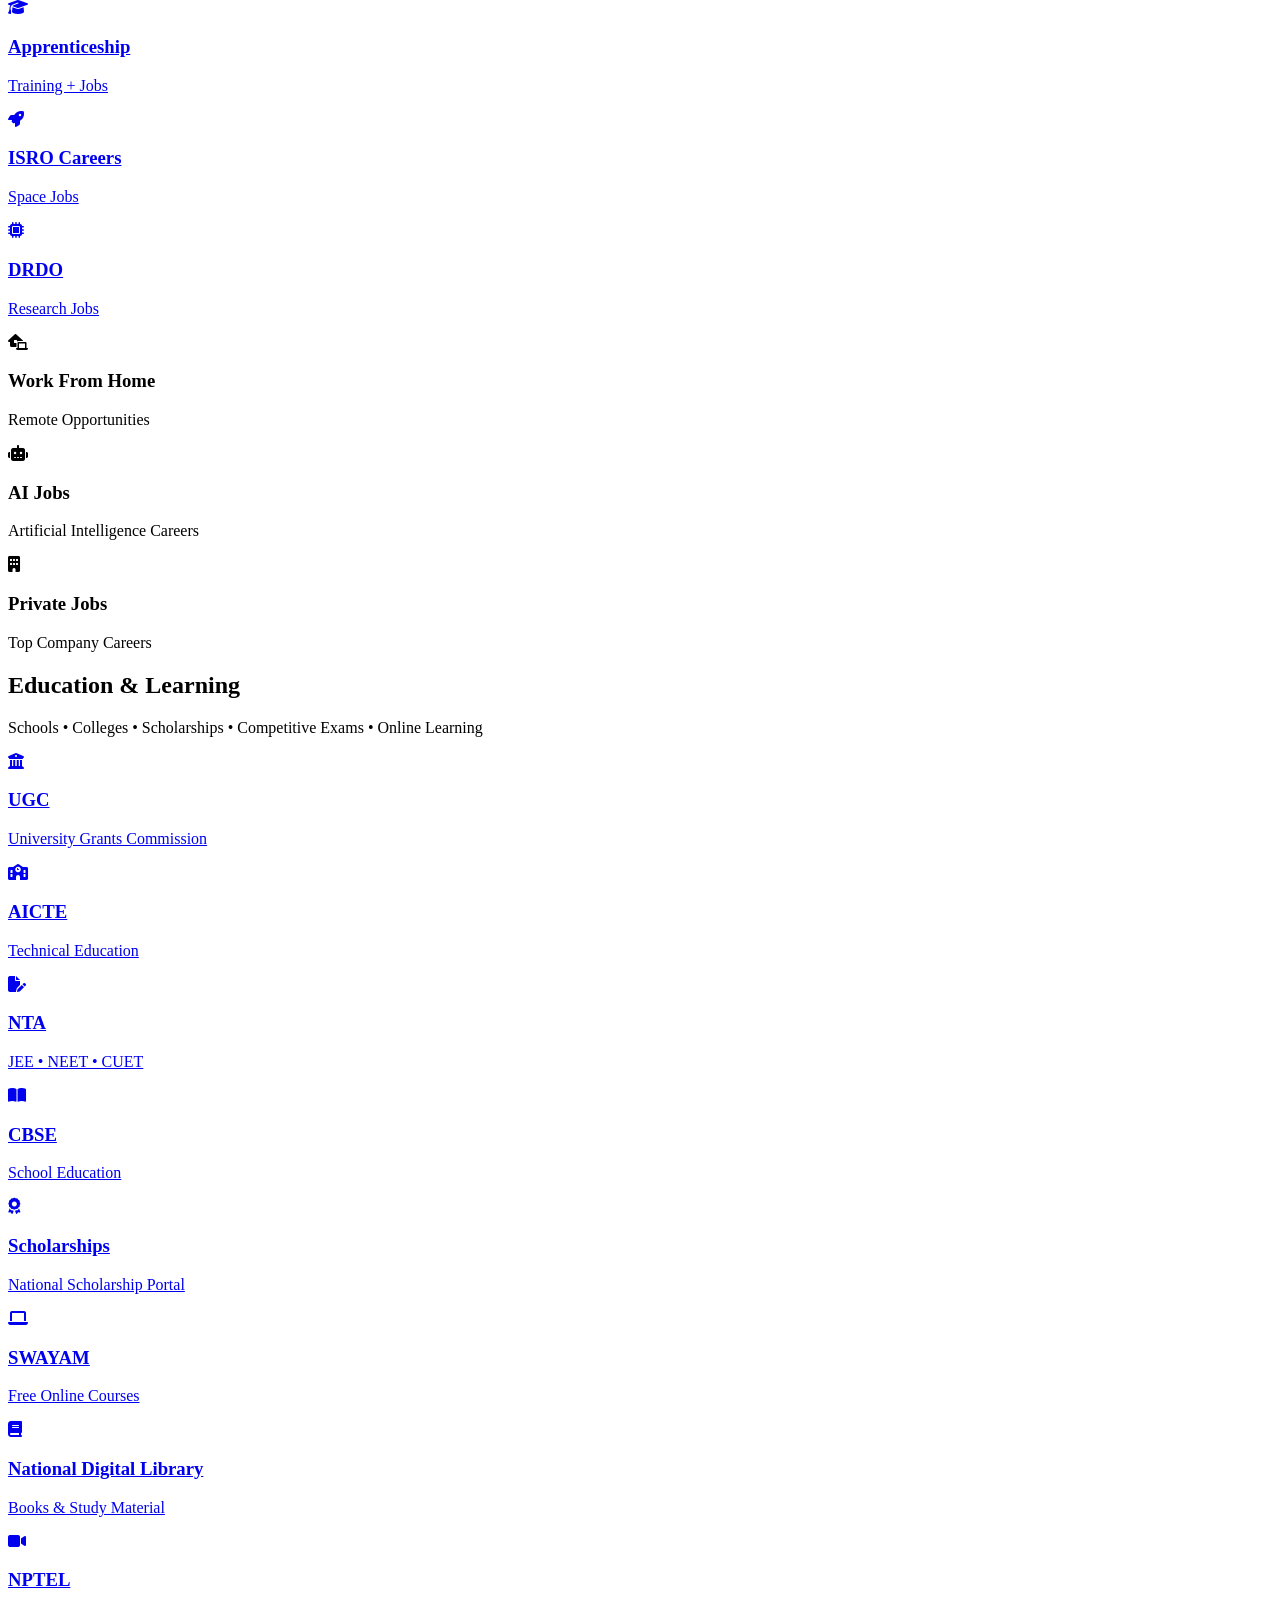
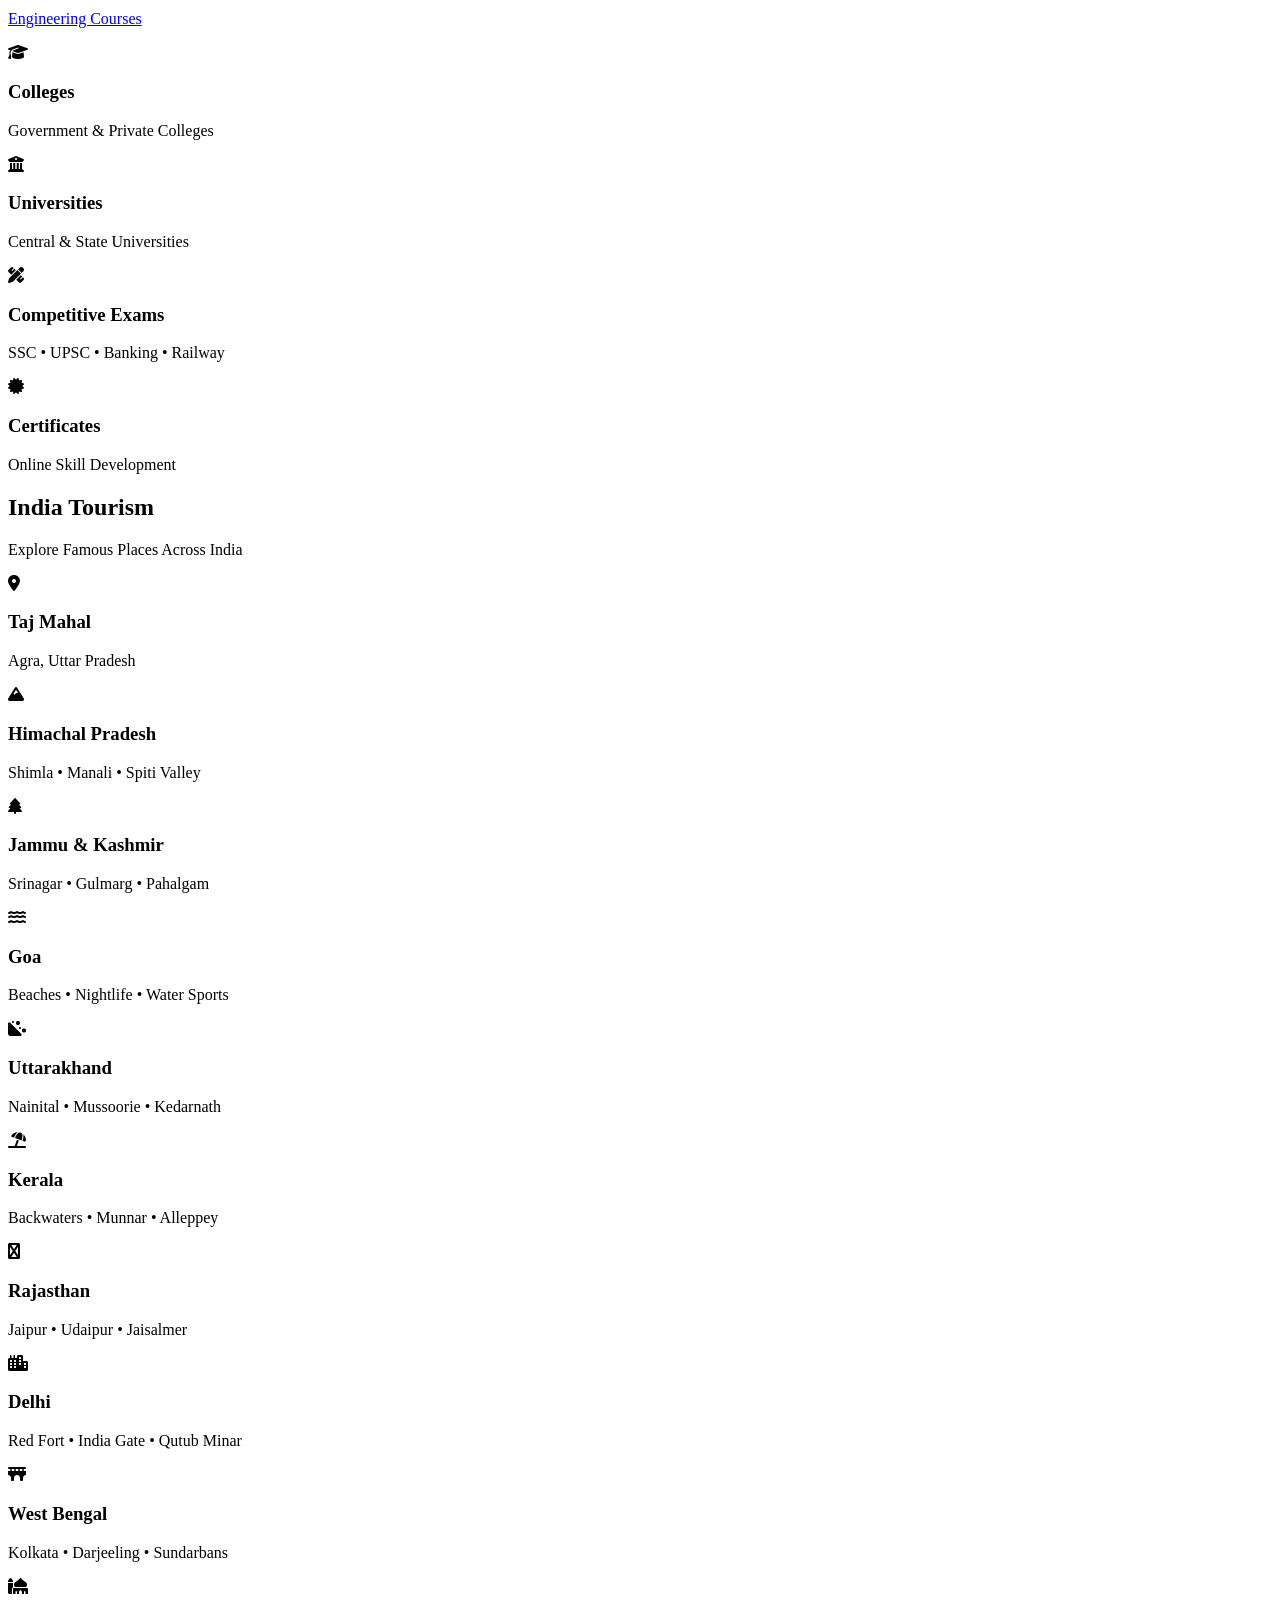
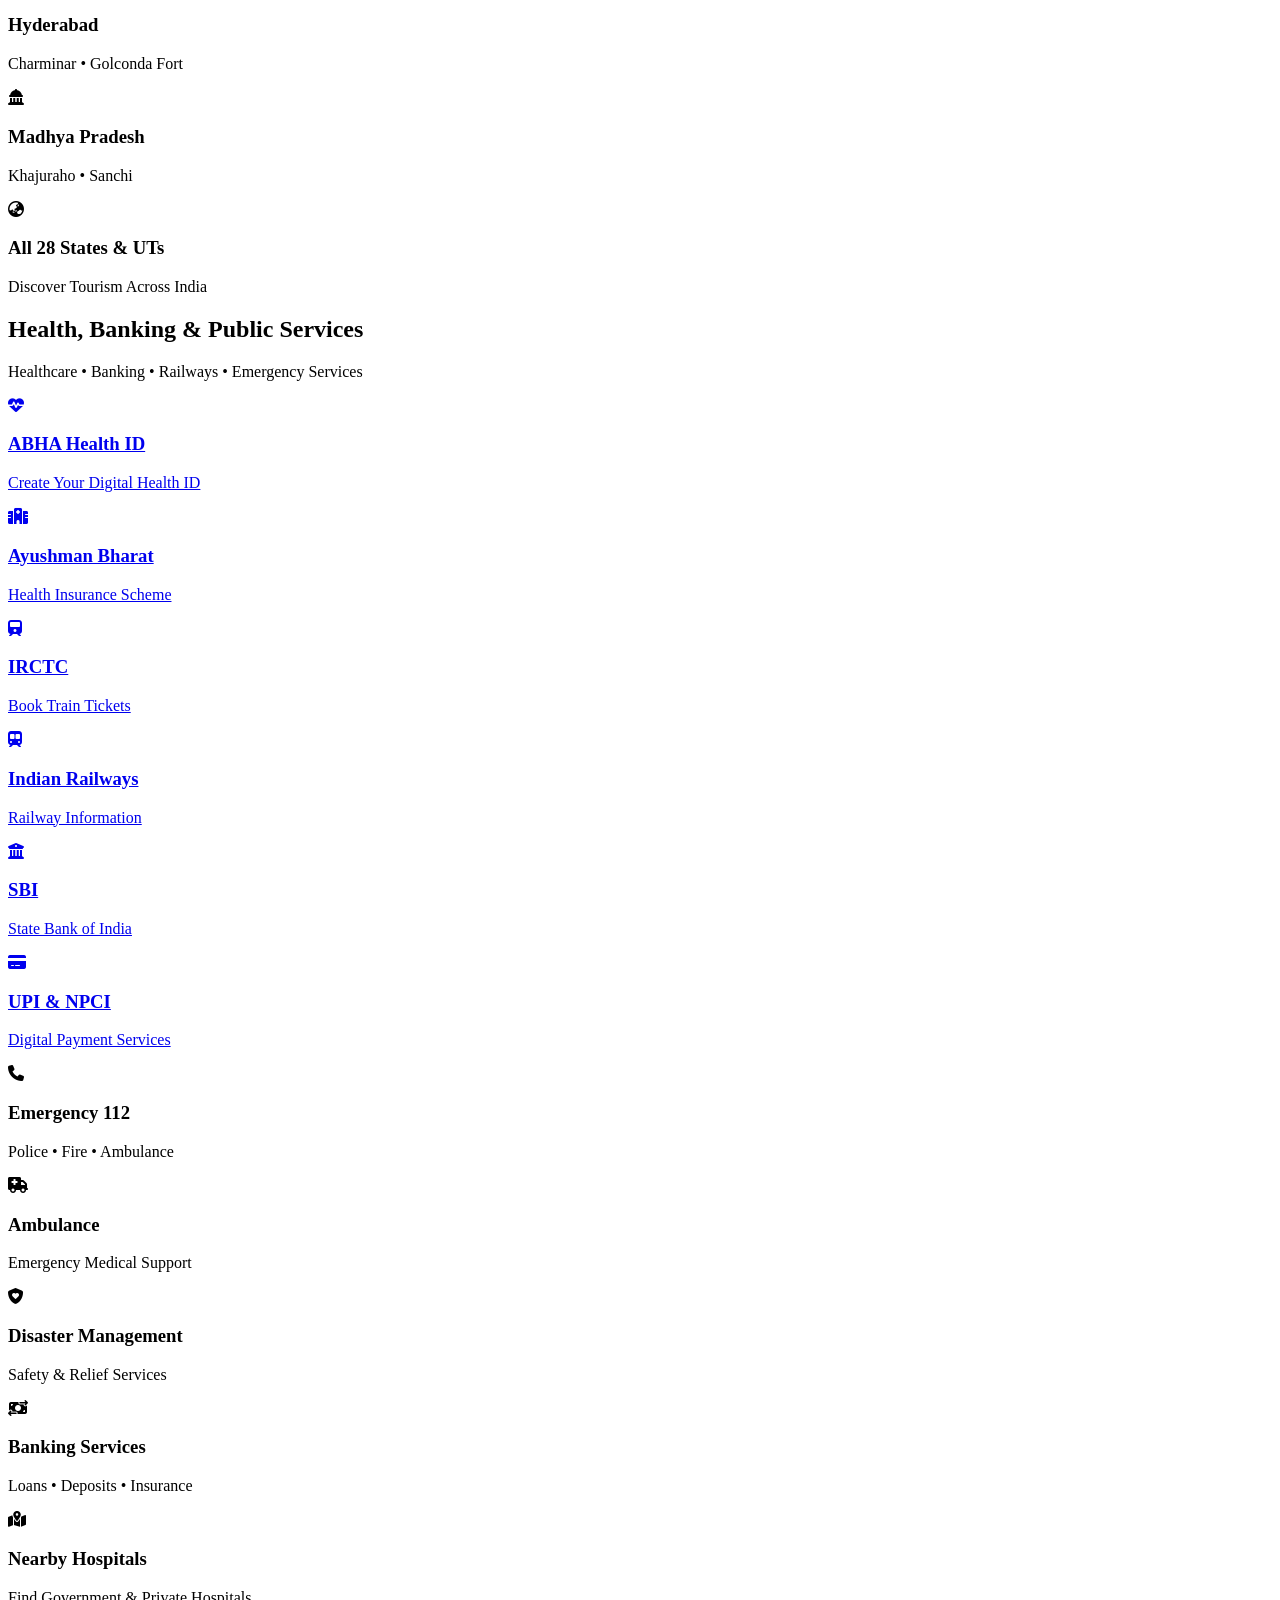
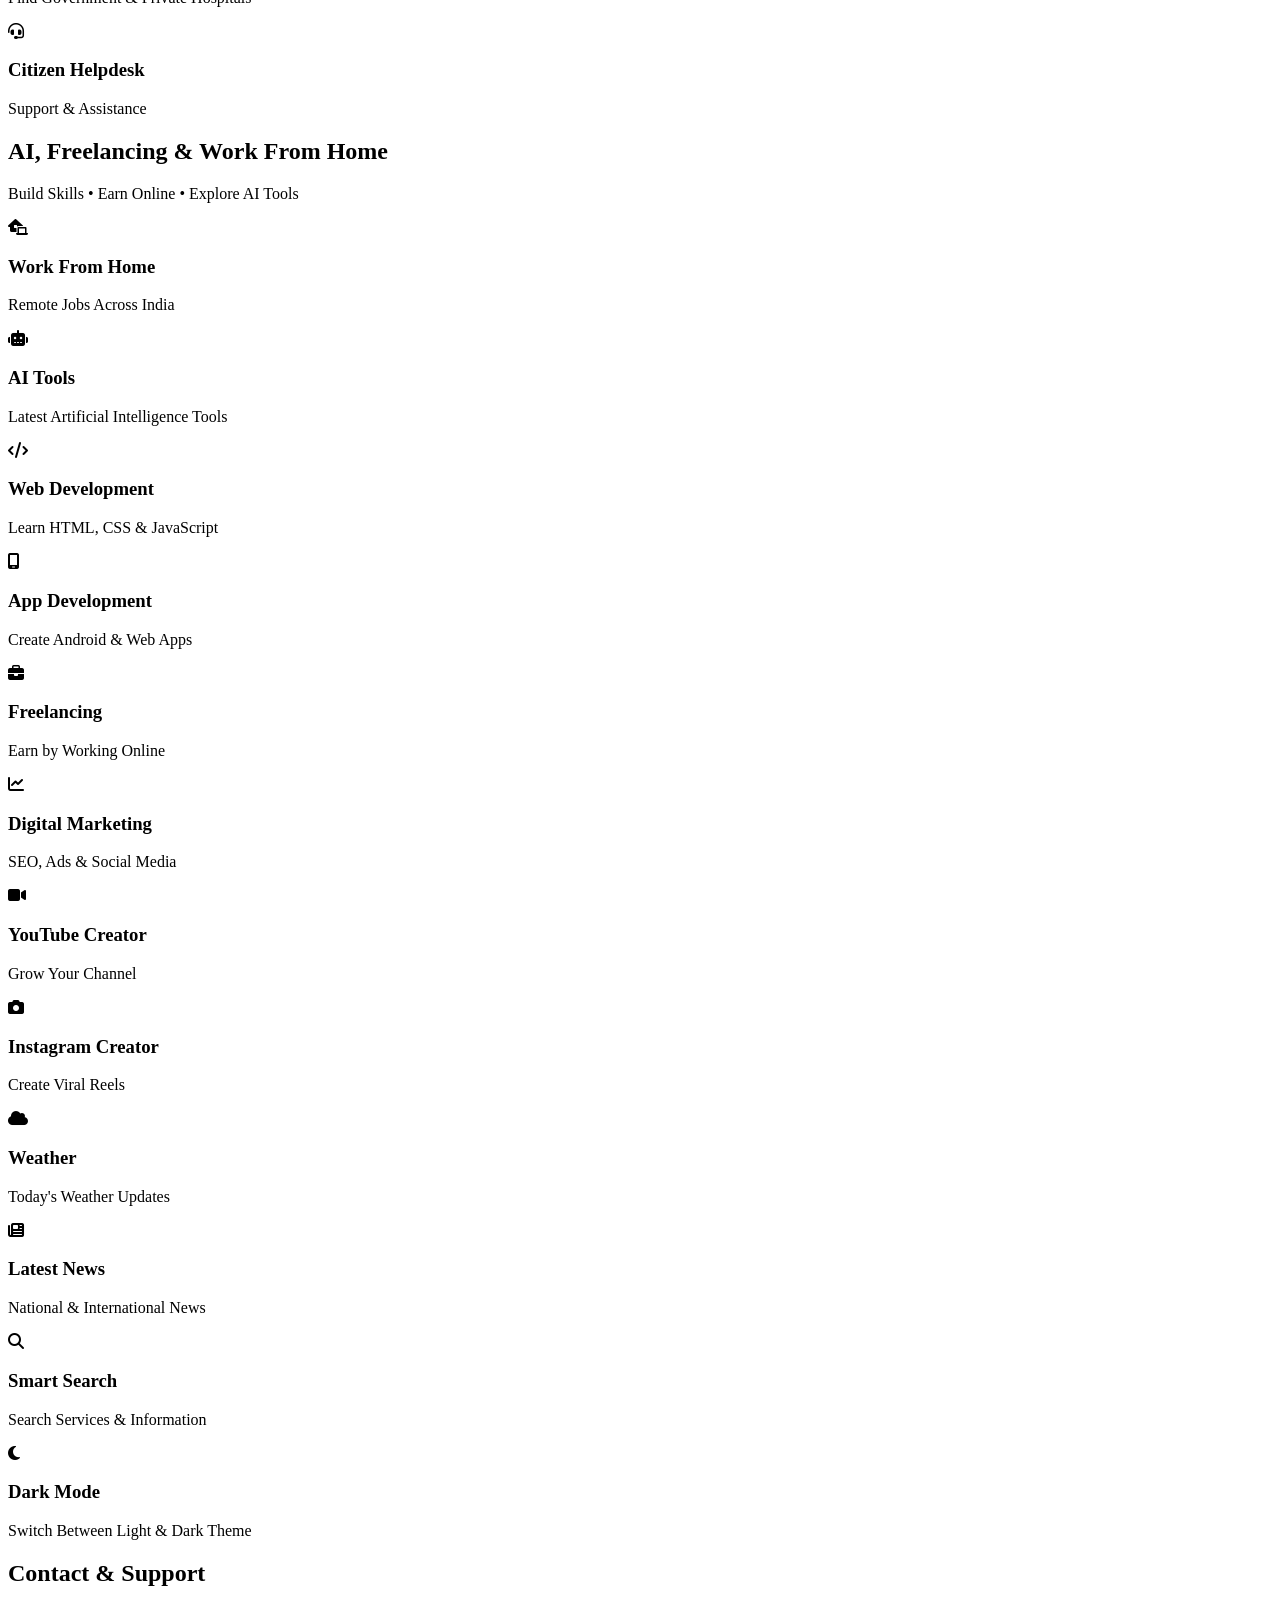
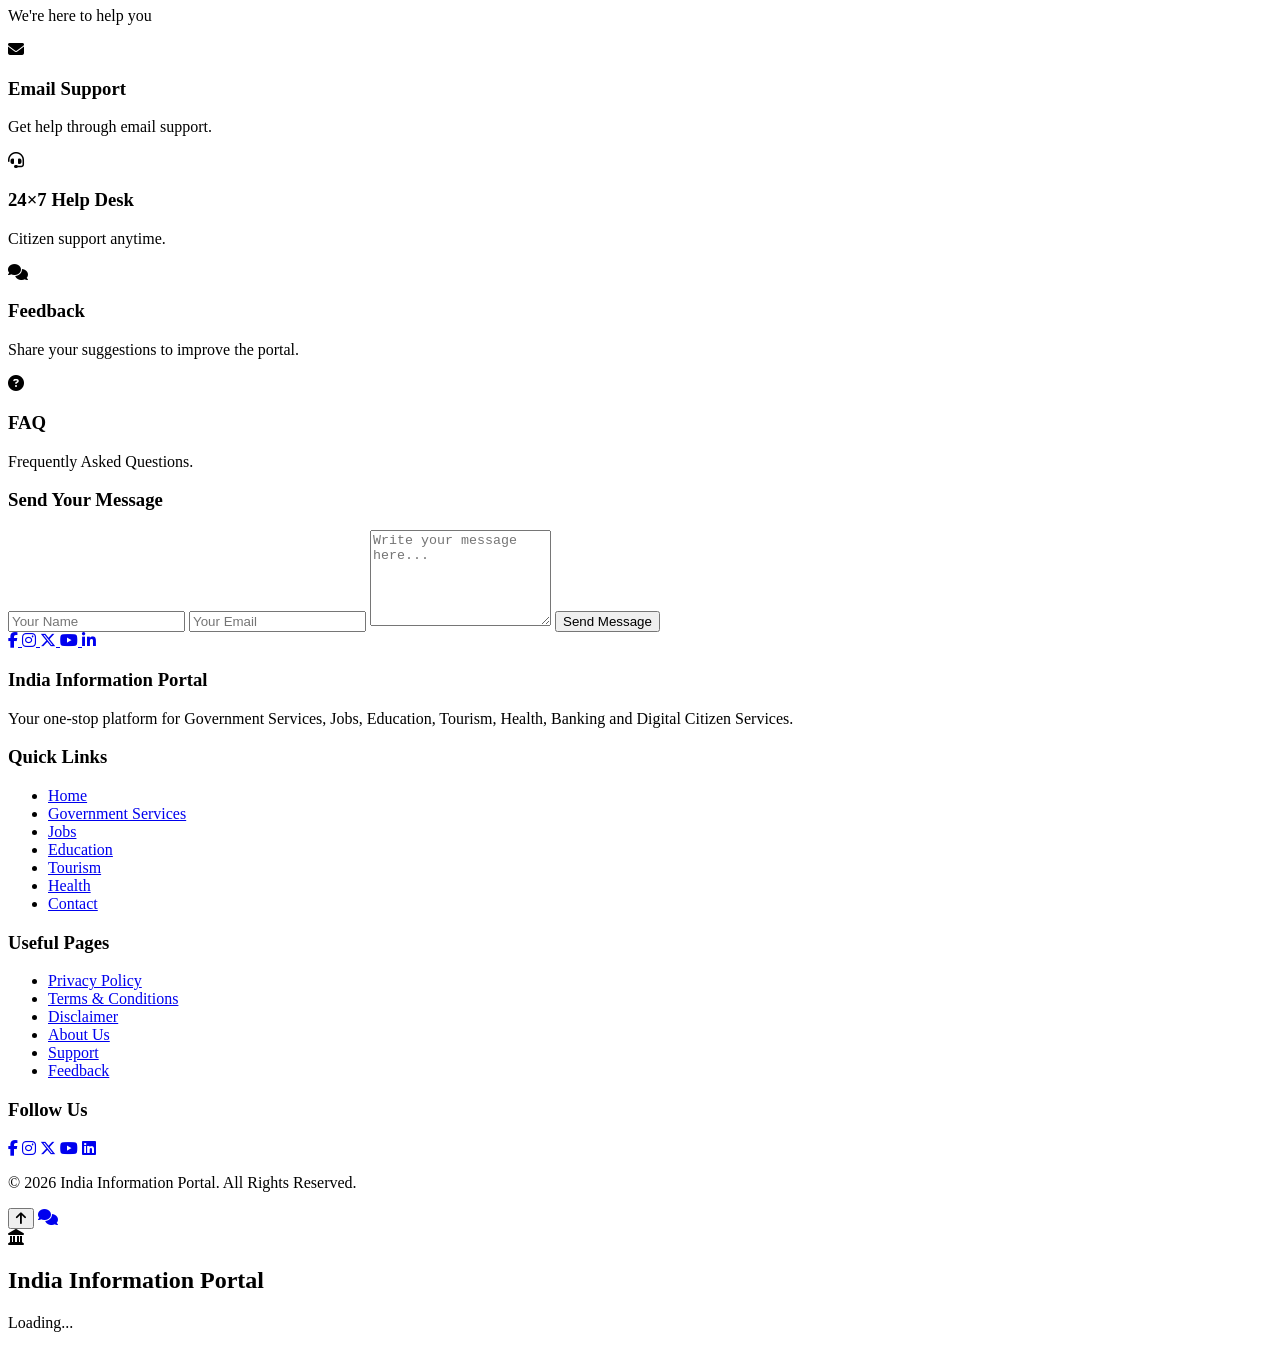
==== commit e2429cab: "Create Index.html" ====
--- a/Index.html
+++ b/Index.html
@@ -1,1083 +1,915 @@
 <!DOCTYPE html>
 <html lang="en">
+
 <head>
-<meta charset="UTF-8">
-<meta name="viewport" content="width=device-width, initial-scale=1.0">
-
-<title>West Bengal Information Portal</title>
-
-<meta name="description" content="West Bengal Information Portal - Government Services, Jobs, Education, Tourism, Districts, Schemes and Citizen Services">
-
-<meta name="keywords" content="West Bengal, Government, Jobs, Education, Schemes, Tourism, Districts">
-
-<meta name="author" content="West Bengal Information Portal">
-
-<link rel="stylesheet" href="style.css">
-
-<link rel="preconnect" href="https://fonts.googleapis.com">
-<link rel="preconnect" href="https://fonts.gstatic.com" crossorigin>
-
-<link href="https://fonts.googleapis.com/css2?family=Poppins:wght@300;400;500;600;700&display=swap" rel="stylesheet">
-
-<link rel="stylesheet"
-href="https://cdnjs.cloudflare.com/ajax/libs/font-awesome/6.6.0/css/all.min.css">
-
+    <meta charset="UTF-8">
+    <meta name="viewport" content="width=device-width, initial-scale=1.0">
+
+    <title>India Information Portal</title>
+
+    <meta name="description"
+        content="India Information Portal - Government Services, Jobs, Education, Tourism, Health and Citizen Services">
+
+    <meta name="keywords"
+        content="India, Government, Jobs, Education, Tourism, Health, Services">
+
+    <meta name="author"
+        content="India Information Portal">
+
+    <link rel="stylesheet" href="style.css">
+
+    <link rel="stylesheet"
+        href="https://cdnjs.cloudflare.com/ajax/libs/font-awesome/6.7.2/css/all.min.css">
 </head>
 
 <body>
 
-<!-- ================= HEADER ================= -->
-
 <header>
 
 <div class="logo">
-
 <i class="fa-solid fa-landmark"></i>
-
-<h2>West Bengal Portal</h2>
-
+<h2>India Portal</h2>
 </div>
 
 <nav>
 
-<ul>
-
-<li><a href="#">Home</a></li>
-
-<li><a href="#districts">Districts</a></li>
-
-<li><a href="#services">Services</a></li>
-
-<li><a href="#schemes">Schemes</a></li>
-
-<li><a href="#jobs">Jobs</a></li>
-
-<li><a href="#tourism">Tourism</a></li>
-
-<li><a href="#contact">Contact</a></li>
-
-</ul>
+<a href="#">Home</a>
+
+<a href="#services">Services</a>
+
+<a href="#jobs">Jobs</a>
+
+<a href="#education">Education</a>
+
+<a href="#tourism">Tourism</a>
+
+<a href="#health">Health</a>
+
+<a href="#contact">Contact</a>
 
 </nav>
 
 <div class="menu-btn">
-
 <i class="fa-solid fa-bars"></i>
-
 </div>
 
 </header>
 
-<!-- ================= HERO ================= -->
-
 <section class="hero">
 
 <div class="hero-content">
 
-<h1>Welcome to West Bengal Information Portal</h1>
+<h1>
+Welcome to<br>
+India Information Portal
+</h1>
 
 <p>
 
-Government Services • Jobs • Education • Tourism • Schemes • Citizen Services
+Government Services • Jobs • Education • Tourism • Banking • Health • Citizen Services
 
 </p>
 
-<a href="#services" class="btn">
-
-Explore Services
-
-</a>
+<div class="search-box">
+
+<input
+type="text"
+placeholder="Search here...">
+
+<button>
+
+<i class="fa-solid fa-magnifying-glass"></i>
+
+Search
+
+</button>
 
 </div>
 
-<div class="hero-image">
-
-<img src="https://images.unsplash.com/photo-1524499982521-1ffd58dd89ea?w=1200" alt="West Bengal">
-
 </div>
 
 </section>
 
-<!-- ================= SEARCH ================= -->
-
-<section class="search-box">
-
-<h2>Find Government Information</h2>
-
-<input type="text" placeholder="Search services, districts, schemes...">
-
-<button>
-
-<i class="fa-solid fa-magnifying-glass"></i>
-
-Search
-
-</button>
-
-</section>
-
-<!-- ================= PART-1 END ================= -->
-<!-- ================= DISTRICTS ================= -->
-
-<section class="districts" id="districts">
-
-<h2 class="section-title">West Bengal Districts</h2>
-
-<div class="card-container">
-
-<div class="card"><i class="fa-solid fa-city"></i><h3>Kolkata</h3><a href="https://kolkata.gov.in/" target="_blank">Visit</a></div>
-
-<div class="card"><i class="fa-solid fa-bridge"></i><h3>Howrah</h3><a href="https://howrah.gov.in/" target="_blank">Visit</a></div>
-
-<div class="card"><i class="fa-solid fa-tree-city"></i><h3>Hooghly</h3><a href="https://hooghly.gov.in/" target="_blank">Visit</a></div>
-
-<div class="card"><i class="fa-solid fa-location-dot"></i><h3>North 24 Parganas</h3><a href="https://north24parganas.gov.in/" target="_blank">Visit</a></div>
-
-<div class="card"><i class="fa-solid fa-location-dot"></i><h3>South 24 Parganas</h3><a href="https://south24parganas.gov.in/" target="_blank">Visit</a></div>
-
-<div class="card"><i class="fa-solid fa-mountain"></i><h3>Darjeeling</h3><a href="https://darjeeling.gov.in/" target="_blank">Visit</a></div>
-
-<div class="card"><i class="fa-solid fa-leaf"></i><h3>Jalpaiguri</h3><a href="https://jalpaiguri.gov.in/" target="_blank">Visit</a></div>
-
-<div class="card"><i class="fa-solid fa-tree"></i><h3>Alipurduar</h3><a href="https://alipurduar.gov.in/" target="_blank">Visit</a></div>
-
-<div class="card"><i class="fa-solid fa-water"></i><h3>Cooch Behar</h3><a href="https://coochbehar.gov.in/" target="_blank">Visit</a></div>
-
-<div class="card"><i class="fa-solid fa-landmark"></i><h3>Nadia</h3><a href="https://nadia.gov.in/" target="_blank">Visit</a></div>
-
-<div class="card"><i class="fa-solid fa-landmark"></i><h3>Murshidabad</h3><a href="https://murshidabad.gov.in/" target="_blank">Visit</a></div>
-
-<div class="card"><i class="fa-solid fa-seedling"></i><h3>Malda</h3><a href="https://malda.gov.in/" target="_blank">Visit</a></div>
-
-<div class="card"><i class="fa-solid fa-mountain-sun"></i><h3>Kalimpong</h3><a href="https://kalimpong.gov.in/" target="_blank">Visit</a></div>
-
-<div class="card"><i class="fa-solid fa-hill-rockslide"></i><h3>Purulia</h3><a href="https://purulia.gov.in/" target="_blank">Visit</a></div>
-
-<div class="card"><i class="fa-solid fa-tree"></i><h3>Bankura</h3><a href="https://bankura.gov.in/" target="_blank">Visit</a></div>
-
-<div class="card"><i class="fa-solid fa-spa"></i><h3>Birbhum</h3><a href="https://birbhum.gov.in/" target="_blank">Visit</a></div>
-
-<div class="card"><i class="fa-solid fa-industry"></i><h3>Paschim Bardhaman</h3><a href="https://paschimbardhaman.gov.in/" target="_blank">Visit</a></div>
-
-<div class="card"><i class="fa-solid fa-wheat-awn"></i><h3>Purba Bardhaman</h3><a href="https://purbabardhaman.gov.in/" target="_blank">Visit</a></div>
-
-<div class="card"><i class="fa-solid fa-road"></i><h3>Paschim Medinipur</h3><a href="https://paschimmedinipur.gov.in/" target="_blank">Visit</a></div>
-
-<div class="card"><i class="fa-solid fa-water"></i><h3>Purba Medinipur</h3><a href="https://purbamedinipur.gov.in/" target="_blank">Visit</a></div>
-
-<div class="card"><i class="fa-solid fa-tree"></i><h3>Jhargram</h3><a href="https://jhargram.gov.in/" target="_blank">Visit</a></div>
-
-<div class="card"><i class="fa-solid fa-map"></i><h3>Dakshin Dinajpur</h3><a href="https://dakshindinajpur.gov.in/" target="_blank">Visit</a></div>
-
-<div class="card"><i class="fa-solid fa-map-location-dot"></i><h3>Uttar Dinajpur</h3><a href="https://uttardinajpur.gov.in/" target="_blank">Visit</a></div>
-
+<section class="quick-links">
+
+<div class="card">
+<i class="fa-solid fa-briefcase"></i>
+<h3>Jobs</h3>
+<p>Latest Government & Private Jobs</p>
 </div>
-
-</section>
-
-<!-- ================= PART-2 END ================= -->
-<!-- ================= GOVERNMENT SERVICES ================= -->
-
-<section class="services" id="services">
-
-<h2 class="section-title">Government Services</h2>
-
-<div class="card-container">
 
 <div class="card">
 <i class="fa-solid fa-building-columns"></i>
-<h3>e-District</h3>
-<p>Apply for certificates and government services.</p>
-<a href="https://edistrict.wb.gov.in/" target="_blank">Open</a>
+<h3>Government</h3>
+<p>Central & State Services</p>
 </div>
 
 <div class="card">
-<i class="fa-solid fa-landmark"></i>
-<h3>West Bengal Government</h3>
-<p>Official Government Portal.</p>
-<a href="https://wb.gov.in/" target="_blank">Visit</a>
-</div>
-
-<div class="card">
-<i class="fa-solid fa-map-location-dot"></i>
-<h3>BanglarBhumi</h3>
-<p>Land records & property services.</p>
-<a href="https://banglarbhumi.gov.in/" target="_blank">Visit</a>
-</div>
-
-<div class="card">
-<i class="fa-solid fa-user-graduate"></i>
+<i class="fa-solid fa-graduation-cap"></i>
 <h3>Education</h3>
-<p>Schools, universities & education updates.</p>
-<a href="https://wbbse.wb.gov.in/" target="_blank">Visit</a>
-</div>
-
-<div class="card">
-<i class="fa-solid fa-briefcase"></i>
-<h3>WBPSC Jobs</h3>
-<p>Latest government job notifications.</p>
-<a href="https://psc.wb.gov.in/" target="_blank">Visit</a>
+<p>Schools, Colleges & Exams</p>
 </div>
 
 <div class="card">
 <i class="fa-solid fa-heart-pulse"></i>
 <h3>Health</h3>
-<p>Health department services.</p>
-<a href="https://www.wbhealth.gov.in/" target="_blank">Visit</a>
+<p>Hospitals & Health Schemes</p>
 </div>
 
-<div class="card">
-<i class="fa-solid fa-train"></i>
-<h3>Railway</h3>
-<p>Indian Railway services.</p>
-<a href="https://er.indianrailways.gov.in/" target="_blank">Visit</a>
+</section>
+
+<!-- PART-2 START -->
+  <!-- ========================= -->
+<!-- PART-2 : GOVERNMENT SERVICES -->
+<!-- ========================= -->
+
+<section class="services" id="services">
+
+    <h2 class="section-title">
+        Government Services
+    </h2>
+
+    <div class="card-container">
+
+        <a href="https://www.india.gov.in/" target="_blank" class="card">
+            <i class="fa-solid fa-landmark"></i>
+            <h3>India Portal</h3>
+            <p>Official Government Portal</p>
+        </a>
+
+        <a href="https://uidai.gov.in/" target="_blank" class="card">
+            <i class="fa-solid fa-id-card"></i>
+            <h3>Aadhaar</h3>
+            <p>Update & Download Aadhaar</p>
+        </a>
+
+        <a href="https://www.onlineservices.nsdl.com/" target="_blank" class="card">
+            <i class="fa-solid fa-address-card"></i>
+            <h3>PAN Card</h3>
+            <p>Apply & Correction</p>
+        </a>
+
+        <a href="https://www.passportindia.gov.in/" target="_blank" class="card">
+            <i class="fa-solid fa-passport"></i>
+            <h3>Passport</h3>
+            <p>Passport Services</p>
+        </a>
+
+        <a href="https://digilocker.gov.in/" target="_blank" class="card">
+            <i class="fa-solid fa-folder-open"></i>
+            <h3>DigiLocker</h3>
+            <p>Digital Documents</p>
+        </a>
+
+        <a href="https://umang.gov.in/" target="_blank" class="card">
+            <i class="fa-solid fa-mobile-screen-button"></i>
+            <h3>UMANG</h3>
+            <p>Government Services App</p>
+        </a>
+
+        <a href="https://voters.eci.gov.in/" target="_blank" class="card">
+            <i class="fa-solid fa-check-to-slot"></i>
+            <h3>Voter ID</h3>
+            <p>Election Services</p>
+        </a>
+
+        <a href="https://parivahan.gov.in/" target="_blank" class="card">
+            <i class="fa-solid fa-car"></i>
+            <h3>Parivahan</h3>
+            <p>Driving Licence & RC</p>
+        </a>
+
+        <a href="https://www.incometax.gov.in/" target="_blank" class="card">
+            <i class="fa-solid fa-file-invoice-dollar"></i>
+            <h3>Income Tax</h3>
+            <p>Income Tax e-Filing</p>
+        </a>
+
+        <a href="https://www.epfindia.gov.in/" target="_blank" class="card">
+            <i class="fa-solid fa-wallet"></i>
+            <h3>EPFO</h3>
+            <p>PF & Pension Services</p>
+        </a>
+
+        <a href="https://eshram.gov.in/" target="_blank" class="card">
+            <i class="fa-solid fa-helmet-safety"></i>
+            <h3>e-Shram</h3>
+            <p>Workers Registration</p>
+        </a>
+
+        <a href="https://www.nvsp.in/" target="_blank" class="card">
+            <i class="fa-solid fa-user-check"></i>
+            <h3>NVSP</h3>
+            <p>National Voter Portal</p>
+        </a>
+
+    </div>
+
+</section>
+
+<!-- ========================= -->
+<!-- PART-3 : ALL INDIA JOBS -->
+<!-- ========================= -->
+
+<section class="jobs" id="jobs">
+
+    <h2 class="section-title">
+        All India Jobs
+    </h2>
+
+    <p class="section-subtitle">
+        Government • Private • Work From Home • AI Jobs
+    </p>
+
+    <div class="card-container">
+
+        <a href="https://upsc.gov.in/" target="_blank" class="card">
+            <i class="fa-solid fa-scale-balanced"></i>
+            <h3>UPSC</h3>
+            <p>Civil Services & Recruitment</p>
+        </a>
+
+        <a href="https://ssc.gov.in/" target="_blank" class="card">
+            <i class="fa-solid fa-user-tie"></i>
+            <h3>SSC</h3>
+            <p>Combined Recruitment</p>
+        </a>
+
+        <a href="https://www.rrbcdg.gov.in/" target="_blank" class="card">
+            <i class="fa-solid fa-train"></i>
+            <h3>Railway Jobs</h3>
+            <p>RRB Recruitment</p>
+        </a>
+
+        <a href="https://www.joinindianarmy.nic.in/" target="_blank" class="card">
+            <i class="fa-solid fa-shield-halved"></i>
+            <h3>Indian Army</h3>
+            <p>Army Recruitment</p>
+        </a>
+
+        <a href="https://www.joinindiannavy.gov.in/" target="_blank" class="card">
+            <i class="fa-solid fa-anchor"></i>
+            <h3>Indian Navy</h3>
+            <p>Navy Recruitment</p>
+        </a>
+
+        <a href="https://agnipathvayu.cdac.in/" target="_blank" class="card">
+            <i class="fa-solid fa-jet-fighter"></i>
+            <h3>Air Force</h3>
+            <p>Air Force Recruitment</p>
+        </a>
+
+        <a href="https://www.ibps.in/" target="_blank" class="card">
+            <i class="fa-solid fa-building-columns"></i>
+            <h3>IBPS</h3>
+            <p>Bank Jobs</p>
+        </a>
+
+        <a href="https://sbi.co.in/" target="_blank" class="card">
+            <i class="fa-solid fa-piggy-bank"></i>
+            <h3>SBI Careers</h3>
+            <p>State Bank Jobs</p>
+        </a>
+
+        <a href="https://www.ncs.gov.in/" target="_blank" class="card">
+            <i class="fa-solid fa-briefcase"></i>
+            <h3>NCS</h3>
+            <p>National Career Service</p>
+        </a>
+
+        <a href="https://www.apprenticeshipindia.gov.in/" target="_blank" class="card">
+            <i class="fa-solid fa-graduation-cap"></i>
+            <h3>Apprenticeship</h3>
+            <p>Training + Jobs</p>
+        </a>
+
+        <a href="https://www.isro.gov.in/" target="_blank" class="card">
+            <i class="fa-solid fa-rocket"></i>
+            <h3>ISRO Careers</h3>
+            <p>Space Jobs</p>
+        </a>
+
+        <a href="https://www.drdo.gov.in/" target="_blank" class="card">
+            <i class="fa-solid fa-microchip"></i>
+            <h3>DRDO</h3>
+            <p>Research Jobs</p>
+        </a>
+
+        <div class="card">
+            <i class="fa-solid fa-laptop-house"></i>
+            <h3>Work From Home</h3>
+            <p>Remote Opportunities</p>
+        </div>
+
+        <div class="card">
+            <i class="fa-solid fa-robot"></i>
+            <h3>AI Jobs</h3>
+            <p>Artificial Intelligence Careers</p>
+        </div>
+
+        <div class="card">
+            <i class="fa-solid fa-building"></i>
+            <h3>Private Jobs</h3>
+            <p>Top Company Careers</p>
+        </div>
+
+    </div>
+
+</section>
+
+<!-- PART-4 START -->
+<!-- ========================= -->
+<!-- PART-4 : EDUCATION -->
+<!-- ========================= -->
+
+<section class="education" id="education">
+
+    <h2 class="section-title">
+        Education & Learning
+    </h2>
+
+    <p class="section-subtitle">
+        Schools • Colleges • Scholarships • Competitive Exams • Online Learning
+    </p>
+
+    <div class="card-container">
+
+        <a href="https://www.ugc.gov.in/" target="_blank" class="card">
+            <i class="fa-solid fa-building-columns"></i>
+            <h3>UGC</h3>
+            <p>University Grants Commission</p>
+        </a>
+
+        <a href="https://www.aicte-india.org/" target="_blank" class="card">
+            <i class="fa-solid fa-school"></i>
+            <h3>AICTE</h3>
+            <p>Technical Education</p>
+        </a>
+
+        <a href="https://nta.ac.in/" target="_blank" class="card">
+            <i class="fa-solid fa-file-pen"></i>
+            <h3>NTA</h3>
+            <p>JEE • NEET • CUET</p>
+        </a>
+
+        <a href="https://cbse.gov.in/" target="_blank" class="card">
+            <i class="fa-solid fa-book-open"></i>
+            <h3>CBSE</h3>
+            <p>School Education</p>
+        </a>
+
+        <a href="https://scholarships.gov.in/" target="_blank" class="card">
+            <i class="fa-solid fa-award"></i>
+            <h3>Scholarships</h3>
+            <p>National Scholarship Portal</p>
+        </a>
+
+        <a href="https://swayam.gov.in/" target="_blank" class="card">
+            <i class="fa-solid fa-laptop"></i>
+            <h3>SWAYAM</h3>
+            <p>Free Online Courses</p>
+        </a>
+
+        <a href="https://ndl.iitkgp.ac.in/" target="_blank" class="card">
+            <i class="fa-solid fa-book"></i>
+            <h3>National Digital Library</h3>
+            <p>Books & Study Material</p>
+        </a>
+
+        <a href="https://nptel.ac.in/" target="_blank" class="card">
+            <i class="fa-solid fa-video"></i>
+            <h3>NPTEL</h3>
+            <p>Engineering Courses</p>
+        </a>
+
+        <div class="card">
+            <i class="fa-solid fa-graduation-cap"></i>
+            <h3>Colleges</h3>
+            <p>Government & Private Colleges</p>
+        </div>
+
+        <div class="card">
+            <i class="fa-solid fa-university"></i>
+            <h3>Universities</h3>
+            <p>Central & State Universities</p>
+        </div>
+
+        <div class="card">
+            <i class="fa-solid fa-pen-ruler"></i>
+            <h3>Competitive Exams</h3>
+            <p>SSC • UPSC • Banking • Railway</p>
+        </div>
+
+        <div class="card">
+            <i class="fa-solid fa-certificate"></i>
+            <h3>Certificates</h3>
+            <p>Online Skill Development</p>
+        </div>
+
+    </div>
+
+</section>
+
+<!-- PART-5 START -->
+<!-- ========================= -->
+<!-- PART-5 : TOURISM -->
+<!-- ========================= -->
+
+<section class="tourism" id="tourism">
+
+    <h2 class="section-title">
+        India Tourism
+    </h2>
+
+    <p class="section-subtitle">
+        Explore Famous Places Across India
+    </p>
+
+    <div class="card-container">
+
+        <div class="card">
+            <i class="fa-solid fa-location-dot"></i>
+            <h3>Taj Mahal</h3>
+            <p>Agra, Uttar Pradesh</p>
+        </div>
+
+        <div class="card">
+            <i class="fa-solid fa-mountain"></i>
+            <h3>Himachal Pradesh</h3>
+            <p>Shimla • Manali • Spiti Valley</p>
+        </div>
+
+        <div class="card">
+            <i class="fa-solid fa-tree"></i>
+            <h3>Jammu & Kashmir</h3>
+            <p>Srinagar • Gulmarg • Pahalgam</p>
+        </div>
+
+        <div class="card">
+            <i class="fa-solid fa-water"></i>
+            <h3>Goa</h3>
+            <p>Beaches • Nightlife • Water Sports</p>
+        </div>
+
+        <div class="card">
+            <i class="fa-solid fa-hill-rockslide"></i>
+            <h3>Uttarakhand</h3>
+            <p>Nainital • Mussoorie • Kedarnath</p>
+        </div>
+
+        <div class="card">
+            <i class="fa-solid fa-umbrella-beach"></i>
+            <h3>Kerala</h3>
+            <p>Backwaters • Munnar • Alleppey</p>
+        </div>
+
+        <div class="card">
+            <i class="fa-solid fa-fort-awesome"></i>
+            <h3>Rajasthan</h3>
+            <p>Jaipur • Udaipur • Jaisalmer</p>
+        </div>
+
+        <div class="card">
+            <i class="fa-solid fa-city"></i>
+            <h3>Delhi</h3>
+            <p>Red Fort • India Gate • Qutub Minar</p>
+        </div>
+
+        <div class="card">
+            <i class="fa-solid fa-bridge"></i>
+            <h3>West Bengal</h3>
+            <p>Kolkata • Darjeeling • Sundarbans</p>
+        </div>
+
+        <div class="card">
+            <i class="fa-solid fa-mosque"></i>
+            <h3>Hyderabad</h3>
+            <p>Charminar • Golconda Fort</p>
+        </div>
+
+        <div class="card">
+            <i class="fa-solid fa-landmark-dome"></i>
+            <h3>Madhya Pradesh</h3>
+            <p>Khajuraho • Sanchi</p>
+        </div>
+
+        <div class="card">
+            <i class="fa-solid fa-earth-asia"></i>
+            <h3>All 28 States & UTs</h3>
+            <p>Discover Tourism Across India</p>
+        </div>
+
+    </div>
+
+</section>
+
+<!-- PART-6 START -->
+  <!-- ========================= -->
+<!-- PART-6 : HEALTH • BANKING • RAILWAYS • EMERGENCY -->
+<!-- ========================= -->
+
+<section class="health" id="health">
+
+    <h2 class="section-title">
+        Health, Banking & Public Services
+    </h2>
+
+    <p class="section-subtitle">
+        Healthcare • Banking • Railways • Emergency Services
+    </p>
+
+    <div class="card-container">
+
+        <a href="https://abdm.gov.in/" target="_blank" class="card">
+            <i class="fa-solid fa-heart-pulse"></i>
+            <h3>ABHA Health ID</h3>
+            <p>Create Your Digital Health ID</p>
+        </a>
+
+        <a href="https://pmjay.gov.in/" target="_blank" class="card">
+            <i class="fa-solid fa-hospital"></i>
+            <h3>Ayushman Bharat</h3>
+            <p>Health Insurance Scheme</p>
+        </a>
+
+        <a href="https://www.irctc.co.in/" target="_blank" class="card">
+            <i class="fa-solid fa-train"></i>
+            <h3>IRCTC</h3>
+            <p>Book Train Tickets</p>
+        </a>
+
+        <a href="https://indianrailways.gov.in/" target="_blank" class="card">
+            <i class="fa-solid fa-train-subway"></i>
+            <h3>Indian Railways</h3>
+            <p>Railway Information</p>
+        </a>
+
+        <a href="https://www.onlinesbi.sbi/" target="_blank" class="card">
+            <i class="fa-solid fa-building-columns"></i>
+            <h3>SBI</h3>
+            <p>State Bank of India</p>
+        </a>
+
+        <a href="https://www.npci.org.in/" target="_blank" class="card">
+            <i class="fa-solid fa-credit-card"></i>
+            <h3>UPI & NPCI</h3>
+            <p>Digital Payment Services</p>
+        </a>
+
+        <div class="card">
+            <i class="fa-solid fa-phone"></i>
+            <h3>Emergency 112</h3>
+            <p>Police • Fire • Ambulance</p>
+        </div>
+
+        <div class="card">
+            <i class="fa-solid fa-ambulance"></i>
+            <h3>Ambulance</h3>
+            <p>Emergency Medical Support</p>
+        </div>
+
+        <div class="card">
+            <i class="fa-solid fa-shield-heart"></i>
+            <h3>Disaster Management</h3>
+            <p>Safety & Relief Services</p>
+        </div>
+
+        <div class="card">
+            <i class="fa-solid fa-money-bill-transfer"></i>
+            <h3>Banking Services</h3>
+            <p>Loans • Deposits • Insurance</p>
+        </div>
+
+        <div class="card">
+            <i class="fa-solid fa-map-location-dot"></i>
+            <h3>Nearby Hospitals</h3>
+            <p>Find Government & Private Hospitals</p>
+        </div>
+
+        <div class="card">
+            <i class="fa-solid fa-headset"></i>
+            <h3>Citizen Helpdesk</h3>
+            <p>Support & Assistance</p>
+        </div>
+
+    </div>
+
+</section>
+
+<!-- PART-7 START -->
+<!-- ========================= -->
+<!-- PART-7 : AI • WORK FROM HOME • FREELANCING -->
+<!-- ========================= -->
+
+<section class="career" id="career">
+
+    <h2 class="section-title">
+        AI, Freelancing & Work From Home
+    </h2>
+
+    <p class="section-subtitle">
+        Build Skills • Earn Online • Explore AI Tools
+    </p>
+
+    <div class="card-container">
+
+        <div class="card">
+            <i class="fa-solid fa-laptop-house"></i>
+            <h3>Work From Home</h3>
+            <p>Remote Jobs Across India</p>
+        </div>
+
+        <div class="card">
+            <i class="fa-solid fa-robot"></i>
+            <h3>AI Tools</h3>
+            <p>Latest Artificial Intelligence Tools</p>
+        </div>
+
+        <div class="card">
+            <i class="fa-solid fa-code"></i>
+            <h3>Web Development</h3>
+            <p>Learn HTML, CSS & JavaScript</p>
+        </div>
+
+        <div class="card">
+            <i class="fa-solid fa-mobile-screen"></i>
+            <h3>App Development</h3>
+            <p>Create Android & Web Apps</p>
+        </div>
+
+        <div class="card">
+            <i class="fa-solid fa-briefcase"></i>
+            <h3>Freelancing</h3>
+            <p>Earn by Working Online</p>
+        </div>
+
+        <div class="card">
+            <i class="fa-solid fa-chart-line"></i>
+            <h3>Digital Marketing</h3>
+            <p>SEO, Ads & Social Media</p>
+        </div>
+
+        <div class="card">
+            <i class="fa-solid fa-video"></i>
+            <h3>YouTube Creator</h3>
+            <p>Grow Your Channel</p>
+        </div>
+
+        <div class="card">
+            <i class="fa-solid fa-camera"></i>
+            <h3>Instagram Creator</h3>
+            <p>Create Viral Reels</p>
+        </div>
+
+        <div class="card">
+            <i class="fa-solid fa-cloud"></i>
+            <h3>Weather</h3>
+            <p>Today's Weather Updates</p>
+        </div>
+
+        <div class="card">
+            <i class="fa-solid fa-newspaper"></i>
+            <h3>Latest News</h3>
+            <p>National & International News</p>
+        </div>
+
+        <div class="card">
+            <i class="fa-solid fa-magnifying-glass"></i>
+            <h3>Smart Search</h3>
+            <p>Search Services & Information</p>
+        </div>
+
+        <div class="card">
+            <i class="fa-solid fa-moon"></i>
+            <h3>Dark Mode</h3>
+            <p>Switch Between Light & Dark Theme</p>
+        </div>
+
+    </div>
+
+</section>
+
+<!-- PART-8 START -->
+<!-- ========================= -->
+<!-- PART-8 : CONTACT • FAQ • FEEDBACK -->
+<!-- ========================= -->
+
+<section class="contact" id="contact">
+
+    <h2 class="section-title">
+        Contact & Support
+    </h2>
+
+    <p class="section-subtitle">
+        We're here to help you
+    </p>
+
+    <div class="card-container">
+
+        <div class="card">
+            <i class="fa-solid fa-envelope"></i>
+            <h3>Email Support</h3>
+            <p>Get help through email support.</p>
+        </div>
+
+        <div class="card">
+            <i class="fa-solid fa-headset"></i>
+            <h3>24×7 Help Desk</h3>
+            <p>Citizen support anytime.</p>
+        </div>
+
+        <div class="card">
+            <i class="fa-solid fa-comments"></i>
+            <h3>Feedback</h3>
+            <p>Share your suggestions to improve the portal.</p>
+        </div>
+
+        <div class="card">
+            <i class="fa-solid fa-circle-question"></i>
+            <h3>FAQ</h3>
+            <p>Frequently Asked Questions.</p>
+        </div>
+
+    </div>
+
+    <div class="contact-form">
+
+        <h3>Send Your Message</h3>
+
+        <form>
+
+            <input type="text" placeholder="Your Name" required>
+
+            <input type="email" placeholder="Your Email" required>
+
+            <textarea rows="6" placeholder="Write your message here..." required></textarea>
+
+            <button type="submit">
+                Send Message
+            </button>
+
+        </form>
+
+    </div>
+
+    <div class="social-links">
+
+        <a href="#">
+            <i class="fab fa-facebook-f"></i>
+        </a>
+
+        <a href="#">
+            <i class="fab fa-instagram"></i>
+        </a>
+
+        <a href="#">
+            <i class="fab fa-x-twitter"></i>
+        </a>
+
+        <a href="#">
+            <i class="fab fa-youtube"></i>
+        </a>
+
+        <a href="#">
+            <i class="fab fa-linkedin-in"></i>
+        </a>
+
+    </div>
+
+</section>
+
+<!-- PART-9 START -->
+<!-- ========================= -->
+<!-- PART-9 : FOOTER -->
+<!-- ========================= -->
+
+<footer class="footer">
+
+    <div class="footer-container">
+
+        <div class="footer-box">
+
+            <h3>India Information Portal</h3>
+
+            <p>
+                Your one-stop platform for Government Services,
+                Jobs, Education, Tourism, Health, Banking and
+                Digital Citizen Services.
+            </p>
+
+        </div>
+
+        <div class="footer-box">
+
+            <h3>Quick Links</h3>
+
+            <ul>
+
+                <li><a href="#">Home</a></li>
+
+                <li><a href="#services">Government Services</a></li>
+
+                <li><a href="#jobs">Jobs</a></li>
+
+                <li><a href="#education">Education</a></li>
+
+                <li><a href="#tourism">Tourism</a></li>
+
+                <li><a href="#health">Health</a></li>
+
+                <li><a href="#contact">Contact</a></li>
+
+            </ul>
+
+        </div>
+
+        <div class="footer-box">
+
+            <h3>Useful Pages</h3>
+
+            <ul>
+
+                <li><a href="#">Privacy Policy</a></li>
+
+                <li><a href="#">Terms & Conditions</a></li>
+
+                <li><a href="#">Disclaimer</a></li>
+
+                <li><a href="#">About Us</a></li>
+
+                <li><a href="#">Support</a></li>
+
+                <li><a href="#">Feedback</a></li>
+
+            </ul>
+
+        </div>
+
+        <div class="footer-box">
+
+            <h3>Follow Us</h3>
+
+            <div class="footer-social">
+
+                <a href="#"><i class="fab fa-facebook-f"></i></a>
+
+                <a href="#"><i class="fab fa-instagram"></i></a>
+
+                <a href="#"><i class="fab fa-x-twitter"></i></a>
+
+                <a href="#"><i class="fab fa-youtube"></i></a>
+
+                <a href="#"><i class="fab fa-linkedin"></i></a>
+
+            </div>
+
+        </div>
+
+    </div>
+
+    <div class="footer-bottom">
+
+        <p>
+            © 2026 India Information Portal.
+            All Rights Reserved.
+        </p>
+
+    </div>
+
+</footer>
+
+<!-- PART-10 START -->
+<!-- ========================= -->
+<!-- PART-10 : FINAL -->
+<!-- ========================= -->
+
+<!-- Scroll To Top Button -->
+<button id="scrollTopBtn" title="Go to Top">
+    <i class="fa-solid fa-arrow-up"></i>
+</button>
+
+<!-- Floating Chat Button -->
+<a href="#contact" class="chat-btn" title="Contact Support">
+    <i class="fa-solid fa-comments"></i>
+</a>
+
+<!-- Loading Screen -->
+<div id="loader">
+
+    <div class="loader-content">
+
+        <i class="fa-solid fa-landmark"></i>
+
+        <h2>India Information Portal</h2>
+
+        <p>Loading...</p>
+
+    </div>
+
 </div>
 
-<div class="card">
-<i class="fa-solid fa-id-card"></i>
-<h3>Aadhaar</h3>
-<p>UIDAI official portal.</p>
-<a href="https://uidai.gov.in/" target="_blank">Visit</a>
-</div>
-
-</div>
-
-</section>
-
-<!-- ================= QUICK ACCESS ================= -->
-
-<section class="quick-links">
-
-<h2 class="section-title">Quick Access</h2>
-
-<div class="card-container">
-
-<div class="card"><i class="fa-solid fa-file-lines"></i><h3>Certificates</h3></div>
-
-<div class="card"><i class="fa-solid fa-graduation-cap"></i><h3>Scholarships</h3></div>
-
-<div class="card"><i class="fa-solid fa-wallet"></i><h3>Pension</h3></div>
-
-<div class="card"><i class="fa-solid fa-house"></i><h3>Housing</h3></div>
-
-<div class="card"><i class="fa-solid fa-tractor"></i><h3>Farmers</h3></div>
-
-<div class="card"><i class="fa-solid fa-car"></i><h3>Transport</h3></div>
-
-<div class="card"><i class="fa-solid fa-book"></i><h3>Exam Results</h3></div>
-
-<div class="card"><i class="fa-solid fa-phone"></i><h3>Emergency</h3></div>
-
-</div>
-
-</section>
-
-<!-- ================= PART-3 END ================= -->
-  
-<!-- ================= GOVERNMENT SCHEMES ================= -->
-
-<section class="schemes" id="schemes">
-
-<h2 class="section-title">Popular Government Schemes</h2>
-
-<div class="card-container">
-
-<div class="card">
-<i class="fa-solid fa-wallet"></i>
-<h3>Lakshmir Bhandar</h3>
-<p>Financial assistance scheme for eligible women.</p>
-<a href="https://wb.gov.in/" target="_blank">Learn More</a>
-</div>
-
-<div class="card">
-<i class="fa-solid fa-heart"></i>
-<h3>Swasthya Sathi</h3>
-<p>Health insurance scheme for families.</p>
-<a href="https://www.wbhealth.gov.in/" target="_blank">Learn More</a>
-</div>
-
-<div class="card">
-<i class="fa-solid fa-user-graduate"></i>
-<h3>Kanyashree</h3>
-<p>Support for education of girls.</p>
-<a href="https://wb.gov.in/" target="_blank">Learn More</a>
-</div>
-
-<div class="card">
-<i class="fa-solid fa-school"></i>
-<h3>Rupashree</h3>
-<p>Marriage assistance for eligible women.</p>
-<a href="https://wb.gov.in/" target="_blank">Learn More</a>
-</div>
-
-<div class="card">
-<i class="fa-solid fa-tractor"></i>
-<h3>Krishak Bandhu</h3>
-<p>Support scheme for farmers.</p>
-<a href="https://wb.gov.in/" target="_blank">Learn More</a>
-</div>
-
-<div class="card">
-<i class="fa-solid fa-building"></i>
-<h3>Duare Sarkar</h3>
-<p>Government services at your doorstep.</p>
-<a href="https://wb.gov.in/" target="_blank">Learn More</a>
-</div>
-
-<div class="card">
-<i class="fa-solid fa-credit-card"></i>
-<h3>Student Credit Card</h3>
-<p>Education loan support.</p>
-<a href="https://wb.gov.in/" target="_blank">Learn More</a>
-</div>
-
-<div class="card">
-<i class="fa-solid fa-briefcase"></i>
-<h3>Yuvashree</h3>
-<p>Employment assistance scheme.</p>
-<a href="https://wb.gov.in/" target="_blank">Learn More</a>
-</div>
-
-</div>
-
-</section>
-
-<!-- ================= JOBS ================= -->
-
-<section class="jobs" id="jobs">
-
-<h2 class="section-title">Latest Job Portals</h2>
-
-<div class="card-container">
-
-<div class="card">
-<i class="fa-solid fa-user-tie"></i>
-<h3>WBPSC</h3>
-<a href="https://psc.wb.gov.in/" target="_blank">Open</a>
-</div>
-
-<div class="card">
-<i class="fa-solid fa-briefcase"></i>
-<h3>Employment Bank</h3>
-<a href="https://employmentbankwb.gov.in/" target="_blank">Open</a>
-</div>
-
-<div class="card">
-<i class="fa-solid fa-laptop"></i>
-<h3>National Career Service</h3>
-<a href="https://www.ncs.gov.in/" target="_blank">Open</a>
-</div>
-
-<div class="card">
-<i class="fa-solid fa-screwdriver-wrench"></i>
-<h3>Apprenticeship India</h3>
-<a href="https://www.apprenticeshipindia.gov.in/" target="_blank">Open</a>
-</div>
-
-</div>
-
-</section>
-
-<!-- ================= EDUCATION ================= -->
-
-<section class="education">
-
-<h2 class="section-title">Education</h2>
-
-<div class="card-container">
-
-<div class="card">
-<i class="fa-solid fa-school"></i>
-<h3>WBBSE</h3>
-<a href="https://wbbse.wb.gov.in/" target="_blank">Visit</a>
-</div>
-
-<div class="card">
-<i class="fa-solid fa-graduation-cap"></i>
-<h3>University of Calcutta</h3>
-<a href="https://www.caluniv.ac.in/" target="_blank">Visit</a>
-</div>
-
-<div class="card">
-<i class="fa-solid fa-book-open"></i>
-<h3>Jadavpur University</h3>
-<a href="https://jaduniv.edu.in/" target="_blank">Visit</a>
-</div>
-
-<div class="card">
-<i class="fa-solid fa-building-columns"></i>
-<h3>IIT Kharagpur</h3>
-<a href="https://www.iitkgp.ac.in/" target="_blank">Visit</a>
-</div>
-
-</div>
-
-</section>
-
-<!-- ================= PART-4 END ================= -->
-<!-- ================= TOURISM ================= -->
-
-<section class="tourism" id="tourism">
-
-<h2 class="section-title">Explore West Bengal</h2>
-
-<p class="section-subtitle">
-Discover the beauty, culture and heritage of West Bengal.
-</p>
-
-<div class="gallery">
-
-<div class="gallery-card">
-<img src="https://images.unsplash.com/photo-1516483638261-f4dbaf036963?w=800" alt="Darjeeling">
-<div class="gallery-content">
-<h3>Darjeeling</h3>
-<p>Queen of the Hills</p>
-</div>
-</div>
-
-<div class="gallery-card">
-<img src="https://images.unsplash.com/photo-1518509562904-e7ef99cdcc86?w=800" alt="Victoria Memorial">
-<div class="gallery-content">
-<h3>Victoria Memorial</h3>
-<p>Historic Landmark of Kolkata</p>
-</div>
-</div>
-
-<div class="gallery-card">
-<img src="https://images.unsplash.com/photo-1507525428034-b723cf961d3e?w=800" alt="Digha">
-<div class="gallery-content">
-<h3>Digha Beach</h3>
-<p>Popular Sea Beach</p>
-</div>
-</div>
-
-<div class="gallery-card">
-<img src="https://images.unsplash.com/photo-1470770841072-f978cf4d019e?w=800" alt="Forest">
-<div class="gallery-content">
-<h3>Sundarbans</h3>
-<p>World Famous Mangrove Forest</p>
-</div>
-</div>
-
-<div class="gallery-card">
-<img src="https://images.unsplash.com/photo-146947496802
-<!-- ================= CITIZEN SERVICES ================= -->
-
-<section class="citizen-services">
-
-<h2 class="section-title">Citizen Services</h2>
-
-<div class="card-container">
-
-<div class="card">
-<i class="fa-solid fa-id-card"></i>
-<h3>Aadhaar</h3>
-<p>UIDAI Services</p>
-<a href="https://uidai.gov.in/" target="_blank">Open</a>
-</div>
-
-<div class="card">
-<i class="fa-solid fa-address-card"></i>
-<h3>Voter ID</h3>
-<p>Election Commission</p>
-<a href="https://voters.eci.gov.in/" target="_blank">Open</a>
-</div>
-
-<div class="card">
-<i class="fa-solid fa-passport"></i>
-<h3>Passport</h3>
-<p>Passport Seva</p>
-<a href="https://www.passportindia.gov.in/" target="_blank">Open</a>
-</div>
-
-<div class="card">
-<i class="fa-solid fa-car"></i>
-<h3>Driving Licence</h3>
-<p>Parivahan Services</p>
-<a href="https://parivahan.gov.in/" target="_blank">Open</a>
-</div>
-
-<div class="card">
-<i class="fa-solid fa-file"></i>
-<h3>DigiLocker</h3>
-<p>Digital Documents</p>
-<a href="https://www.digilocker.gov.in/" target="_blank">Open</a>
-</div>
-
-<div class="card">
-<i class="fa-solid fa-mobile-screen"></i>
-<h3>UMANG</h3>
-<p>Government App</p>
-<a href="https://web.umang.gov.in/" target="_blank">Open</a>
-</div>
-
-</div>
-
-</section>
-
-<!-- ================= DOWNLOADS ================= -->
-
-<section class="downloads">
-
-<h2 class="section-title">Downloads</h2>
-
-<div class="card-container">
-
-<div class="card">
-<i class="fa-solid fa-file-pdf"></i>
-<h3>Government Forms</h3>
-</div>
-
-<div class="card">
-<i class="fa-solid fa-certificate"></i>
-<h3>Certificates</h3>
-</div>
-
-<div class="card">
-<i class="fa-solid fa-file-lines"></i>
-<h3>Admit Cards</h3>
-</div>
-
-<div class="card">
-<i class="fa-solid fa-bullhorn"></i>
-<h3>Recruitment Notices</h3>
-</div>
-
-</div>
-
-</section>
-
-<!-- ================= USEFUL TOOLS ================= -->
-
-<section class="tools">
-
-<h2 class="section-title">Useful Tools</h2>
-
-<div class="card-container">
-
-<div class="card">
-<i class="fa-solid fa-calculator"></i>
-<h3>Age Calculator</h3>
-</div>
-
-<div class="card">
-<i class="fa-solid fa-weight-scale"></i>
-<h3>BMI Calculator</h3>
-</div>
-
-<div class="card">
-<i class="fa-solid fa-ruler-combined"></i>
-<h3>Unit Converter</h3>
-</div>
-
-<div class="card">
-<i class="fa-solid fa-location-dot"></i>
-<h3>PIN Code Finder</h3>
-</div>
-
-<div class="card">
-<i class="fa-solid fa-phone"></i>
-<h3>STD Code Finder</h3>
-</div>
-
-<div class="card">
-<i class="fa-solid fa-calendar-days"></i>
-<h3>Holiday Calendar</h3>
-</div>
-
-</div>
-
-</section>
-
-<!-- ================= PART-6 END ================= -->
-<!-- ================= ABOUT WEST BENGAL ================= -->
-
-<section class="about">
-
-<h2 class="section-title">About West Bengal</h2>
-
-<p class="about-text">
-West Bengal is one of India's most vibrant states, known for its rich culture,
-literature, education, tourism, tea gardens, Sundarbans, festivals and historical
-heritage. This portal provides quick access to government services, schemes,
-education, jobs, tourism and citizen information.
-</p>
-
-</section>
-
-<!-- ================= STATISTICS ================= -->
-
-<section class="statistics">
-
-<h2 class="section-title">West Bengal at a Glance</h2>
-
-<div class="card-container">
-
-<div class="card">
-<i class="fa-solid fa-city"></i>
-<h3>Capital</h3>
-<p>Kolkata</p>
-</div>
-
-<div class="card">
-<i class="fa-solid fa-users"></i>
-<h3>Population</h3>
-<p>9+ Crore</p>
-</div>
-
-<div class="card">
-<i class="fa-solid fa-globe"></i>
-<h3>Area</h3>
-<p>88,752 km²</p>
-</div>
-
-<div class="card">
-<i class="fa-solid fa-language"></i>
-<h3>Languages</h3>
-<p>Bengali & English</p>
-</div>
-
-<div class="card">
-<i class="fa-solid fa-paw"></i>
-<h3>State Animal</h3>
-<p>Fishing Cat</p>
-</div>
-
-<div class="card">
-<i class="fa-solid fa-dove"></i>
-<h3>State Bird</h3>
-<p>White-throated Kingfisher</p>
-</div>
-
-<div class="card">
-<i class="fa-solid fa-tree"></i>
-<h3>State Tree</h3>
-<p>Chatim Tree</p>
-</div>
-
-<div class="card">
-<i class="fa-solid fa-seedling"></i>
-<h3>State Flower</h3>
-<p>Night-flowering Jasmine</p>
-</div>
-
-</div>
-
-</section>
-
-<!-- ================= FAQ ================= -->
-
-<section class="faq">
-
-<h2 class="section-title">Frequently Asked Questions</h2>
-
-<details>
-<summary>How can I apply for Government Services?</summary>
-<p>Visit the official e-District portal and choose your required service.</p>
-</details>
-
-<details>
-<summary>Where can I check Government Jobs?</summary>
-<p>You can check the WBPSC and Employment Bank portals.</p>
-</details>
-
-<details>
-<summary>Where can I check Exam Results?</summary>
-<p>Visit the official West Bengal Results website.</p>
-</details>
-
-<details>
-<summary>Is this an official Government website?</summary>
-<p>No. This portal is created to provide quick access to useful official links and information.</p>
-</details>
-
-</section>
-
-<!-- ================= WHY CHOOSE US ================= -->
-
-<section class="features">
-
-<h2 class="section-title">Why Use This Portal?</h2>
-
-<div class="card-container">
-
-<div class="card">
-<i class="fa-solid fa-bolt"></i>
-<h3>Fast Access</h3>
-</div>
-
-<div class="card">
-<i class="fa-solid fa-mobile-screen"></i>
-<h3>Mobile Friendly</h3>
-</div>
-
-<div class="card">
-<i class="fa-solid fa-shield-halved"></i>
-<h3>Secure Links</h3>
-</div>
-
-<div class="card">
-<i class="fa-solid fa-clock"></i>
-<h3>24×7 Available</h3>
-</div>
-
-</div>
-
-</section>
-
-<!-- ================= PART-7 END ================= -->
-<!-- ================= CONTACT ================= -->
-
-<section class="contact" id="contact">
-
-<h2 class="section-title">Contact Us</h2>
-
-<div class="card-container">
-
-<div class="card">
-
-<i class="fa-solid fa-envelope"></i>
-
-<h3>Email</h3>
-
-<p>shawsachi0000@gmail.com.in</p>
-
-</div>
-
-<div class="card">
-
-<i class="fa-solid fa-globe"></i>
-
-<h3>Website</h3>
-
-<p>www.wbportal.in</p>
-
-</div>
-
-<div class="card">
-
-<i class="fa-solid fa-location-dot"></i>
-
-<h3>Location</h3>
-
-<p>West Bengal, India</p>
-
-</div>
-
-<div class="card">
-
-<i class="fa-solid fa-phone"></i>
-
-<h3>Support</h3>
-
-<p>Available 24×7</p>
-
-</div>
-
-</div>
-
-</section>
-
-<!-- ================= FEEDBACK ================= -->
-
-<section class="feedback">
-
-<h2 class="section-title">Send Your Feedback</h2>
-
-<form>
-
-<input type="text" placeholder="Your Name" required>
-
-<input type="email" placeholder="Your Email" required>
-
-<textarea rows="6" placeholder="Write your message here..." required></textarea>
-
-<button type="submit">
-
-<i class="fa-solid fa-paper-plane"></i>
-
-Send Message
-
-</button>
-
-</form>
-
-</section>
-
-<!-- ================= PRIVACY ================= -->
-
-<section class="privacy">
-
-<h2 class="section-title">Privacy Policy</h2>
-
-<p>
-
-We respect your privacy. This portal does not collect personal information unless voluntarily submitted through the contact form. Official services are provided through their respective government websites.
-
-</p>
-
-</section>
-
-<!-- ================= DISCLAIMER ================= -->
-
-<section class="disclaimer">
-
-<h2 class="section-title">Disclaimer</h2>
-
-<p>
-
-This is an informational portal created to help users quickly access official West Bengal Government websites and services. For official information, always visit the respective government website.
-
-</p>
-
-</section>
-
-<!-- ================= SOCIAL LINKS ================= -->
-
-<section class="social">
-
-<h2 class="section-title">Follow Updates</h2>
-
-<div class="social-icons">
-
-<a href="#"><i class="fab fa-facebook-f"></i></a>
-
-<a href="#"><i class="fab fa-x-twitter"></i></a>
-
-<a href="#"><i class="fab fa-instagram"></i></a>
-
-<a href="#"><i class="fab fa-youtube"></i></a>
-
-<a href="#"><i class="fab fa-telegram"></i></a>
-
-</div>
-
-</section>
-
-<!-- ================= PART-8 END ================= -->
-  <!-- ================= NEWSLETTER ================= -->
-
-<section class="newsletter">
-
-<h2 class="section-title">Stay Updated</h2>
-
-<p>Get the latest Government Schemes, Jobs and News.</p>
-
-<form class="newsletter-form">
-
-<input type="email" placeholder="Enter your email">
-
-<button type="submit">
-
-<i class="fa-solid fa-envelope"></i>
-
-Subscribe
-
-</button>
-
-</form>
-
-</section>
-
-<!-- ================= FOOTER ================= -->
-
-<footer>
-
-<div class="footer-container">
-
-<div class="footer-box">
-
-<h3>West Bengal Portal</h3>
-
-<p>
-
-One place for Government Services, Jobs, Education, Tourism, Citizen Services and Official Links.
-
-</p>
-
-</div>
-
-<div class="footer-box">
-
-<h3>Quick Links</h3>
-
-<ul>
-
-<li><a href="#">Home</a></li>
-
-<li><a href="#districts">Districts</a></li>
-
-<li><a href="#services">Services</a></li>
-
-<li><a href="#schemes">Schemes</a></li>
-
-<li><a href="#tourism">Tourism</a></li>
-
-<li><a href="#contact">Contact</a></li>
-
-</ul>
-
-</div>
-
-<div class="footer-box">
-
-<h3>Important Links</h3>
-
-<ul>
-
-<li><a href="https://wb.gov.in/" target="_blank">WB Government</a></li>
-
-<li><a href="https://edistrict.wb.gov.in/" target="_blank">e-District</a></li>
-
-<li><a href="https://psc.wb.gov.in/" target="_blank">WBPSC</a></li>
-
-<li><a href="https://www.wbhealth.gov.in/" target="_blank">Health</a></li>
-
-</ul>
-
-</div>
-
-<div class="footer-box">
-
-<h3>Emergency</h3>
-
-<p>Police : 100</p>
-
-<p>Ambulance : 108</p>
-
-<p>Fire : 101</p>
-
-<p>National Emergency : 112</p>
-
-</div>
-
-</div>
-
-<hr>
-
-<div class="copyright">
-
-<p>
-
-© 2026 West Bengal Information Portal | Designed with ❤️ in India
-
-</p>
-
-</div>
-
-</footer>
-
-<!-- ================= BACK TO TOP ================= -->
-
-<button id="topBtn">
-
-<i class="fa-solid fa-arrow-up"></i>
-
-</button>
-
-<!-- ================= PART-9 END ================= -->
-  <!-- ================= JAVASCRIPT ================= -->
-
-<script>
-
-// Mobile Menu
-const menuBtn = document.querySelector(".menu-btn");
-const nav = document.querySelector("nav");
-
-if(menuBtn){
-menuBtn.onclick = () => {
-nav.classList.toggle("active");
-};
-}
-
-// Smooth Scroll
-document.querySelectorAll('a[href^="#"]').forEach(anchor=>{
-anchor.addEventListener("click",function(e){
-e.preventDefault();
-document.querySelector(this.getAttribute("href")).scrollIntoView({
-behavior:"smooth"
-});
-});
-});
-
-// Back To Top
-const topBtn=document.getElementById("topBtn");
-
-window.onscroll=function(){
-
-if(document.body.scrollTop>300 || document.documentElement.scrollTop>300){
-
-topBtn.style.display="block";
-
-}else{
-
-topBtn.style.display="none";
-
-}
-
-};
-
-topBtn.onclick=function(){
-
-window.scrollTo({
-
-top:0,
-
-behavior:"smooth"
-
-});
-
-};
-
-// Search Box
-
-const search=document.querySelector(".search-box input");
-
-if(search){
-
-search.addEventListener("keyup",function(){
-
-let value=this.value.toLowerCase();
-
-let cards=document.querySelectorAll(".card");
-
-cards.forEach(card=>{
-
-card.style.display=card.innerText.toLowerCase().includes(value)
-
-? "block"
-
-: "none";
-
-});
-
-});
-
-}
-
-// Card Animation
-
-const observer=new IntersectionObserver(entries=>{
-
-entries.forEach(entry=>{
-
-if(entry.isIntersecting){
-
-entry.target.classList.add("show");
-
-}
-
-});
-
-});
-
-document.querySelectorAll(".card").forEach(card=>{
-
-observer.observe(card);
-
-});
-
-</script>
+<!-- JavaScript -->
+<script src="script.js"></script>
 
 </body>
 </html>
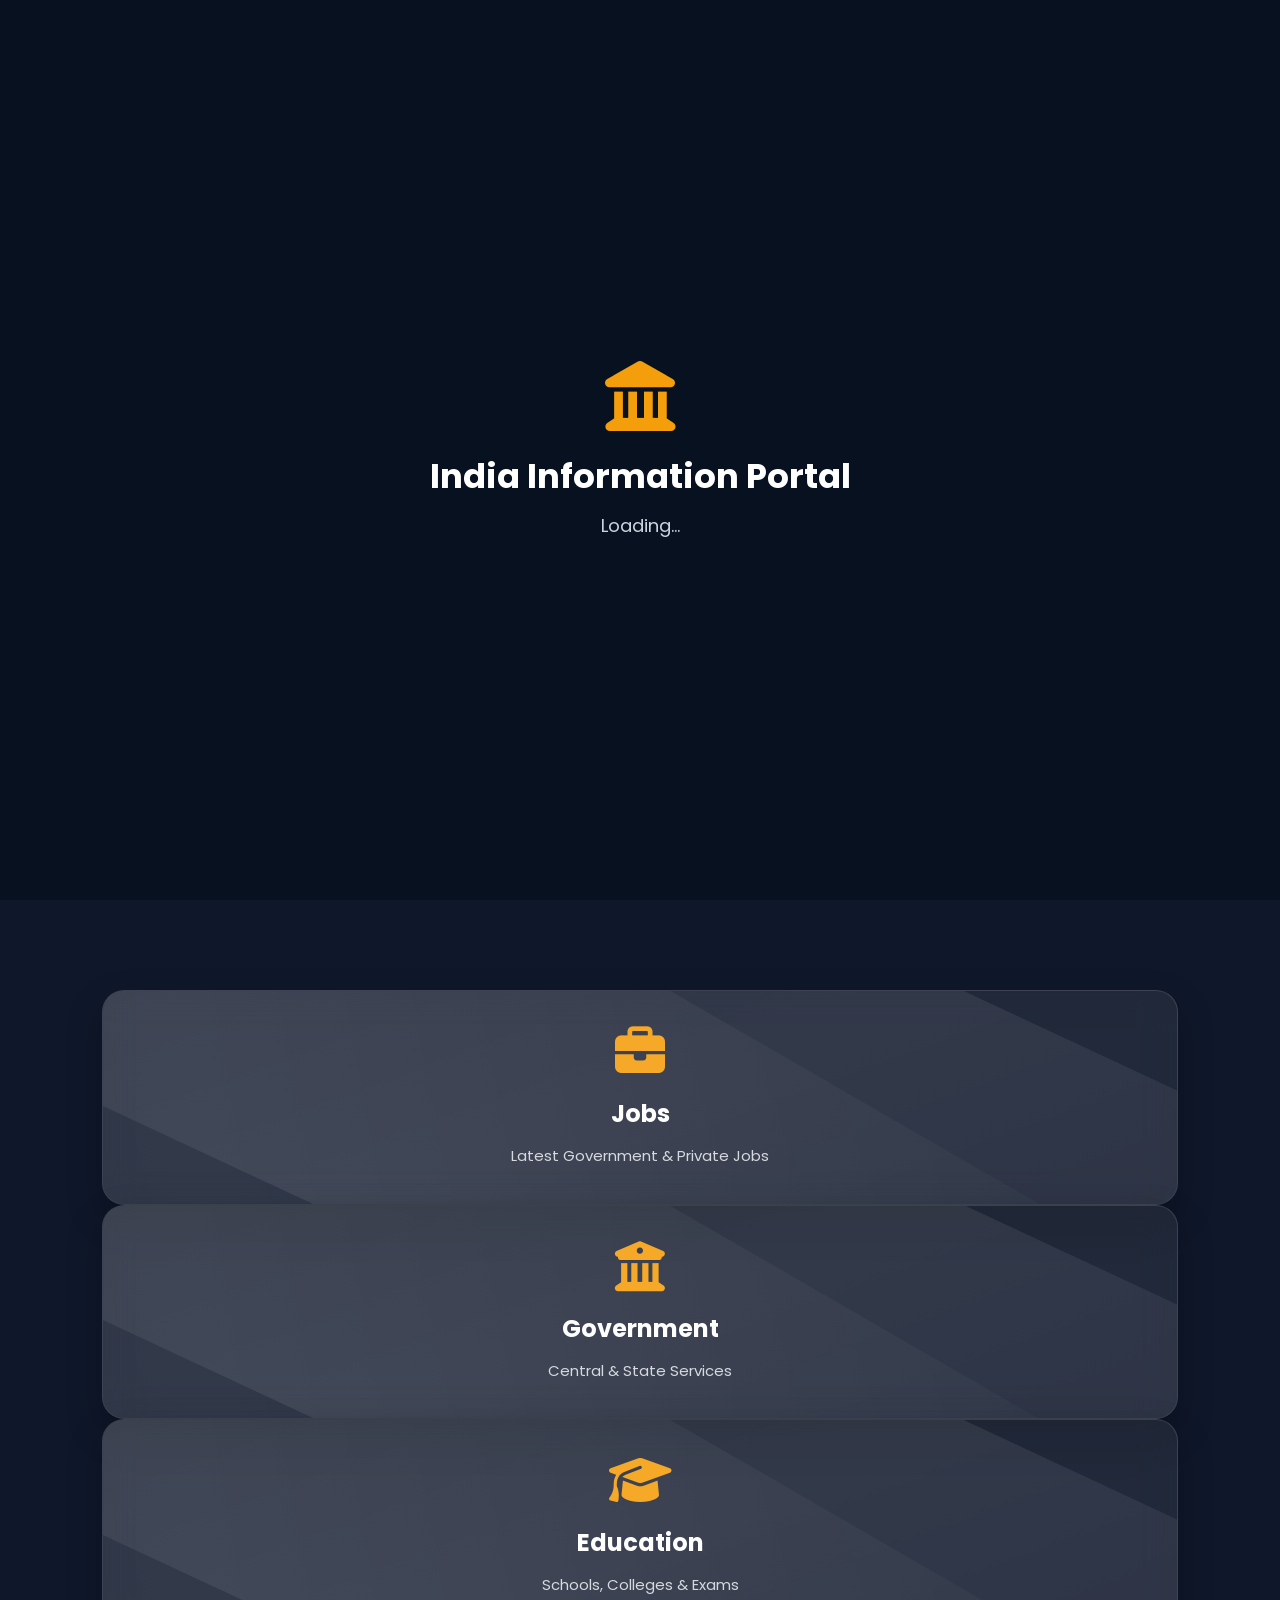
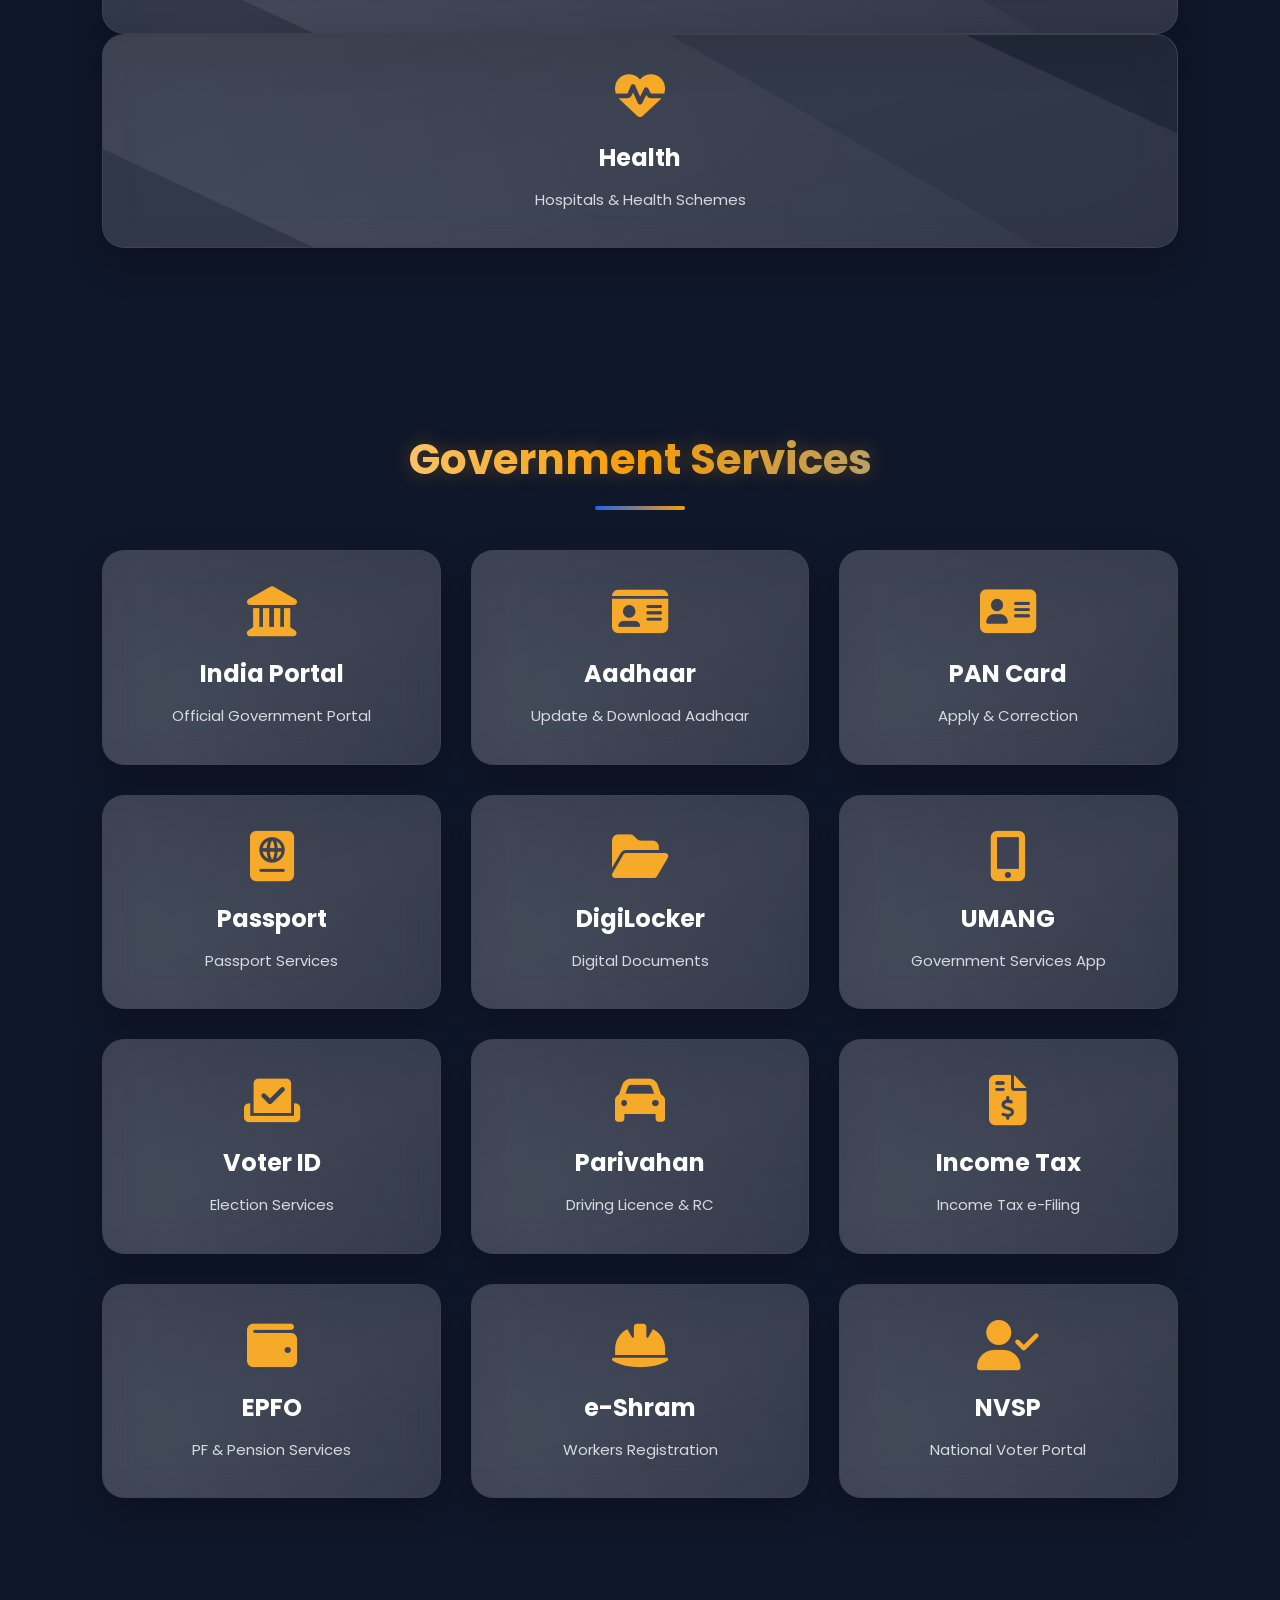
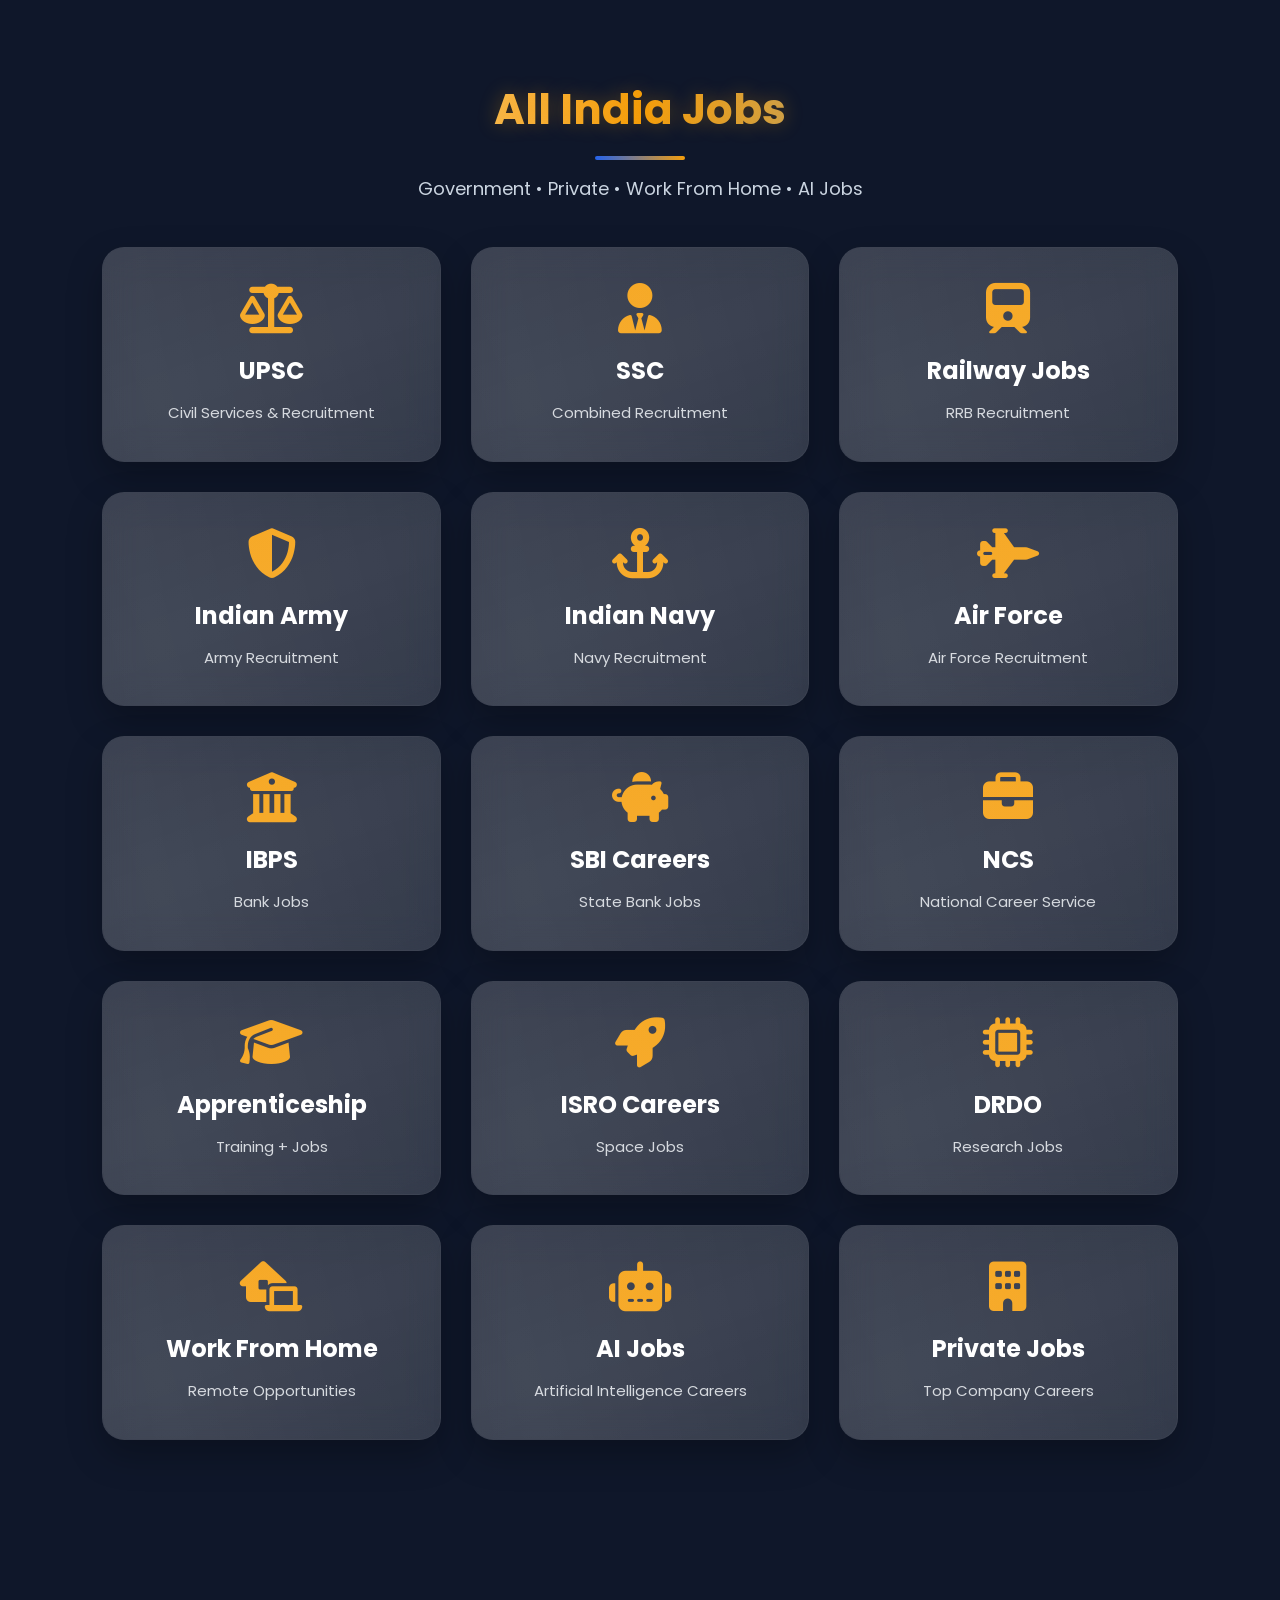
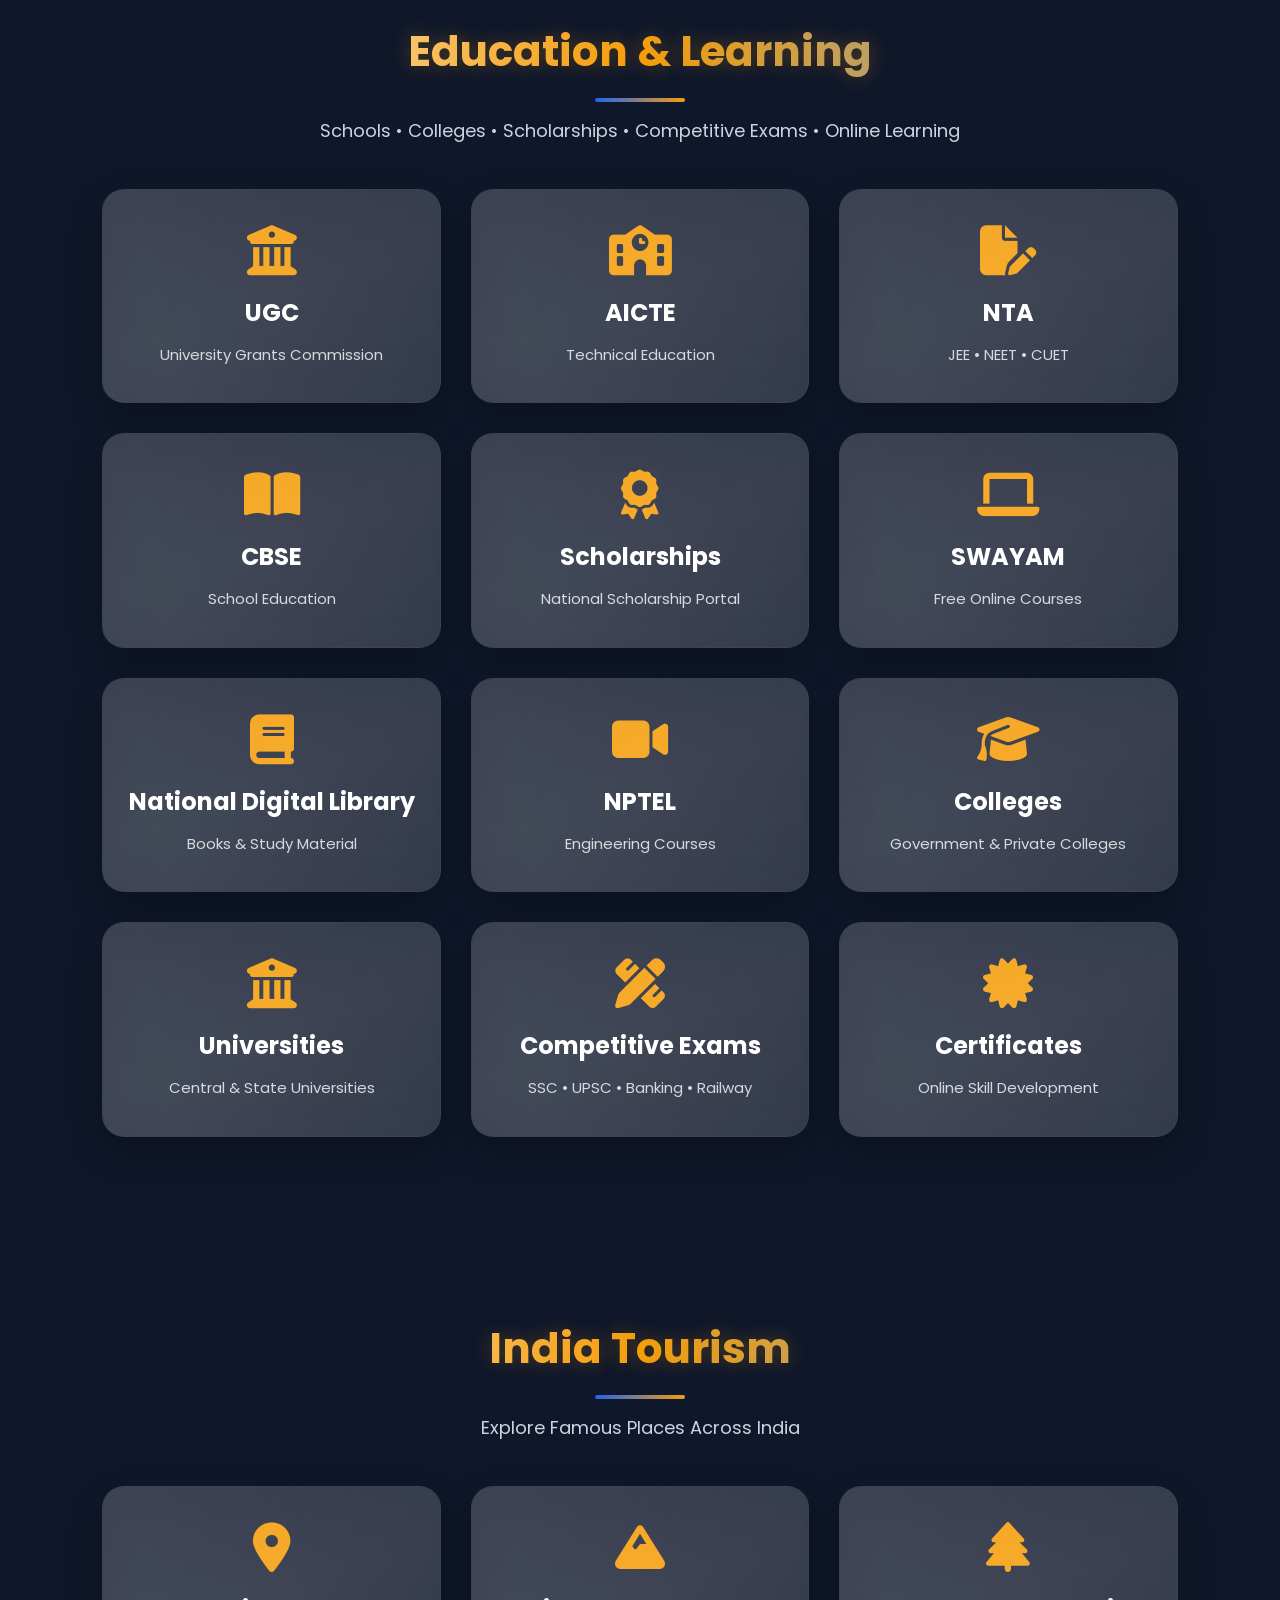
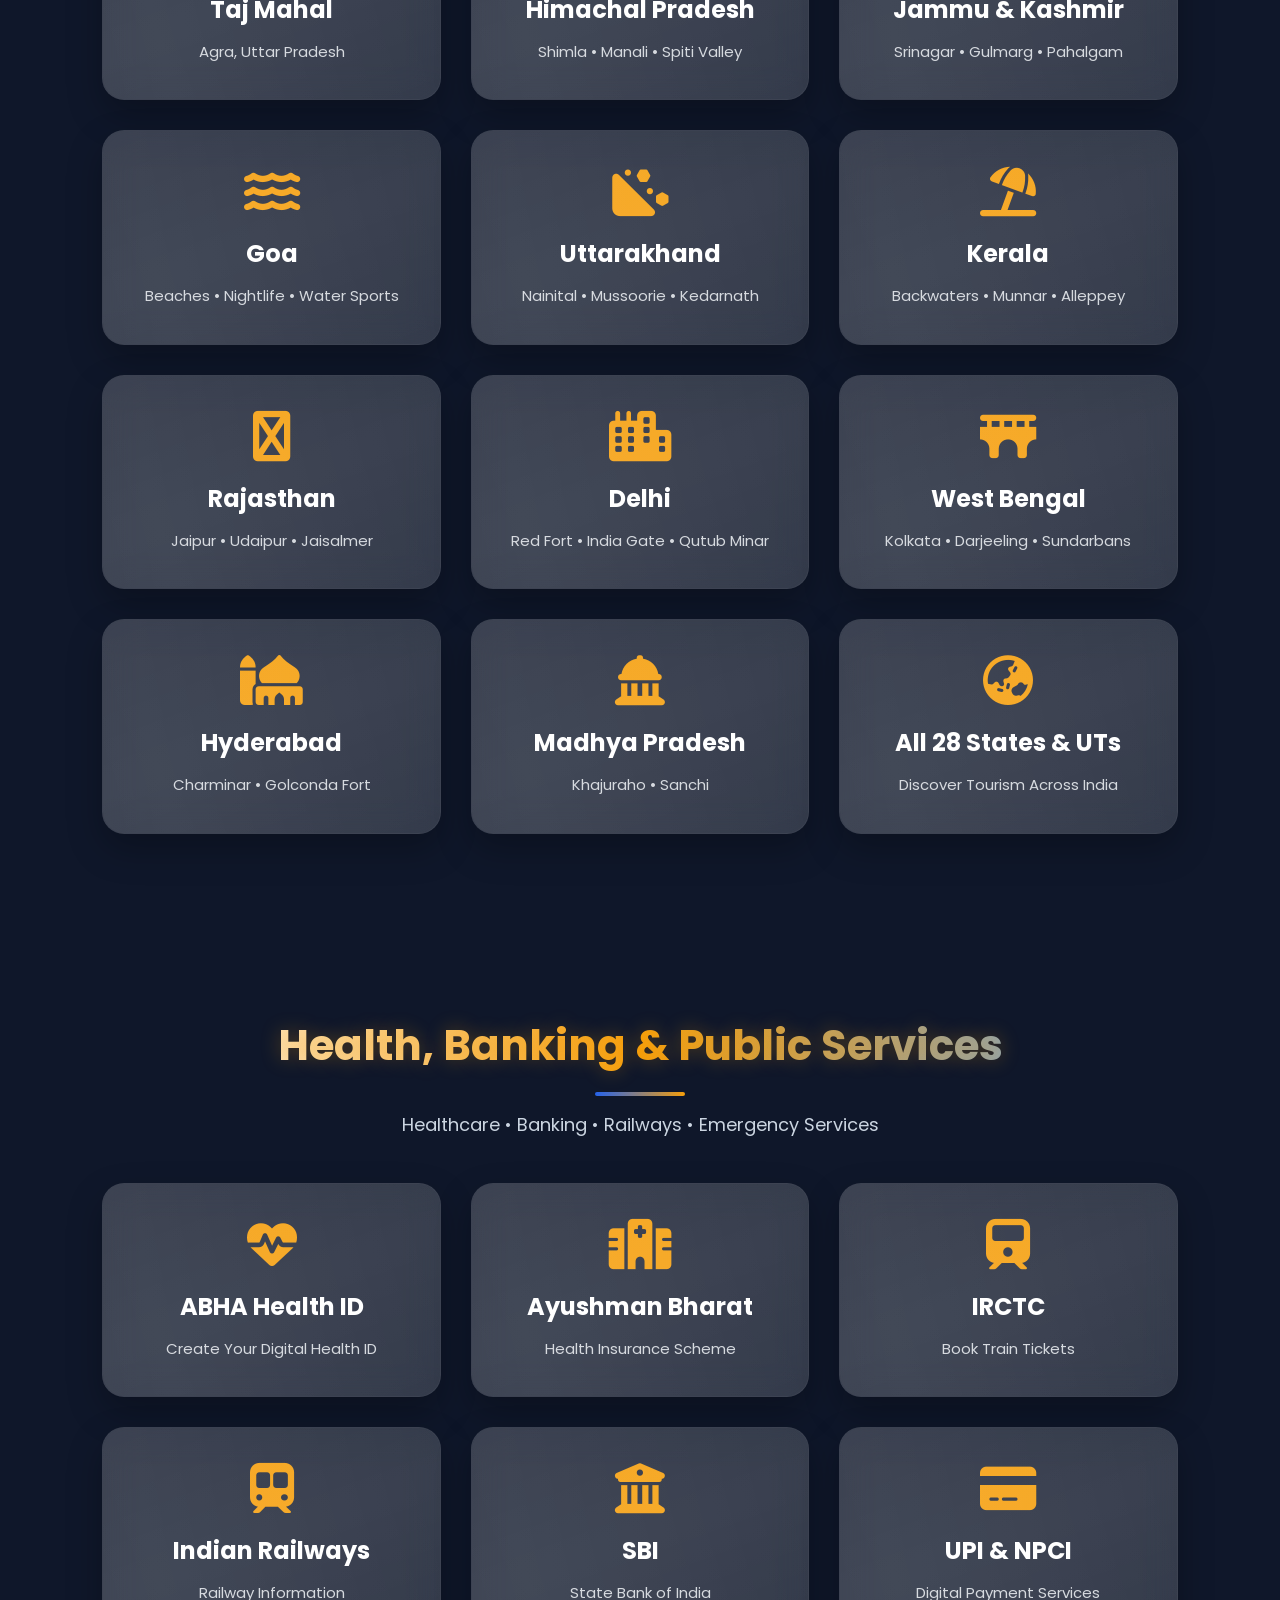
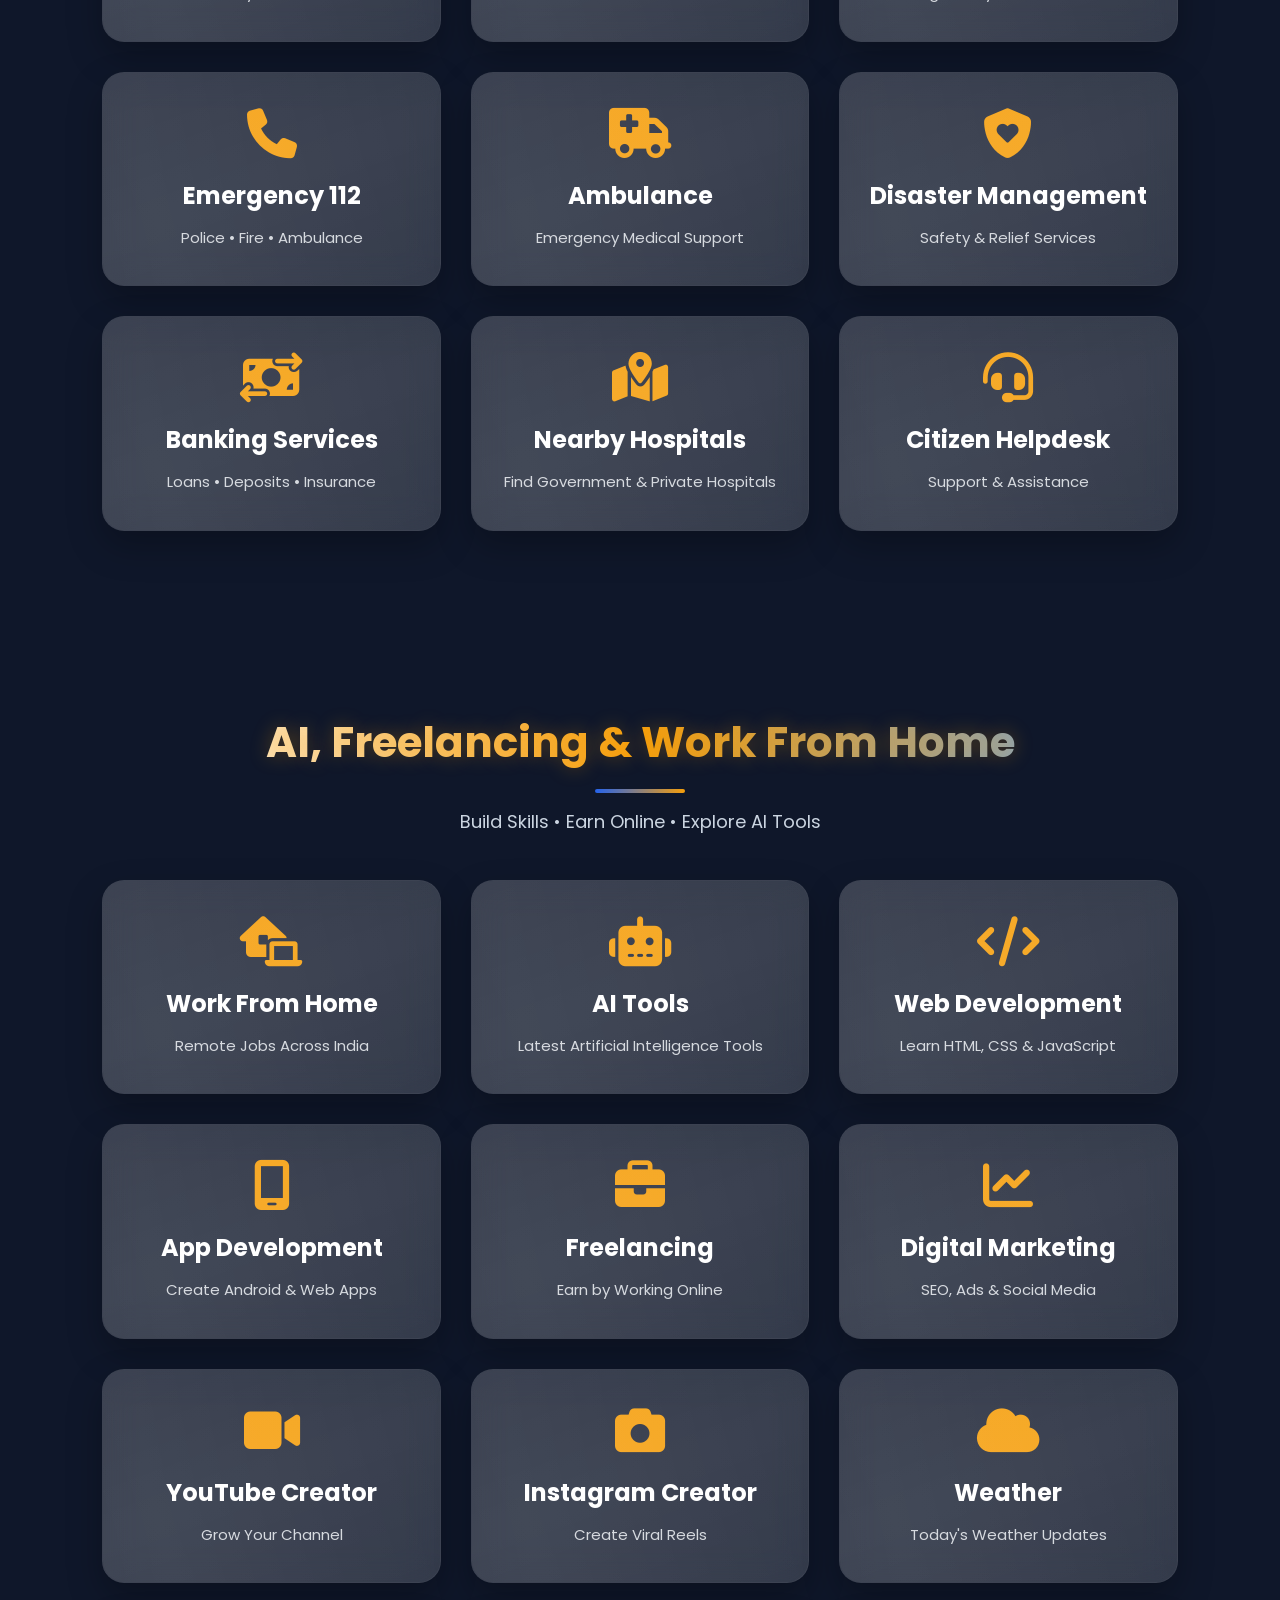
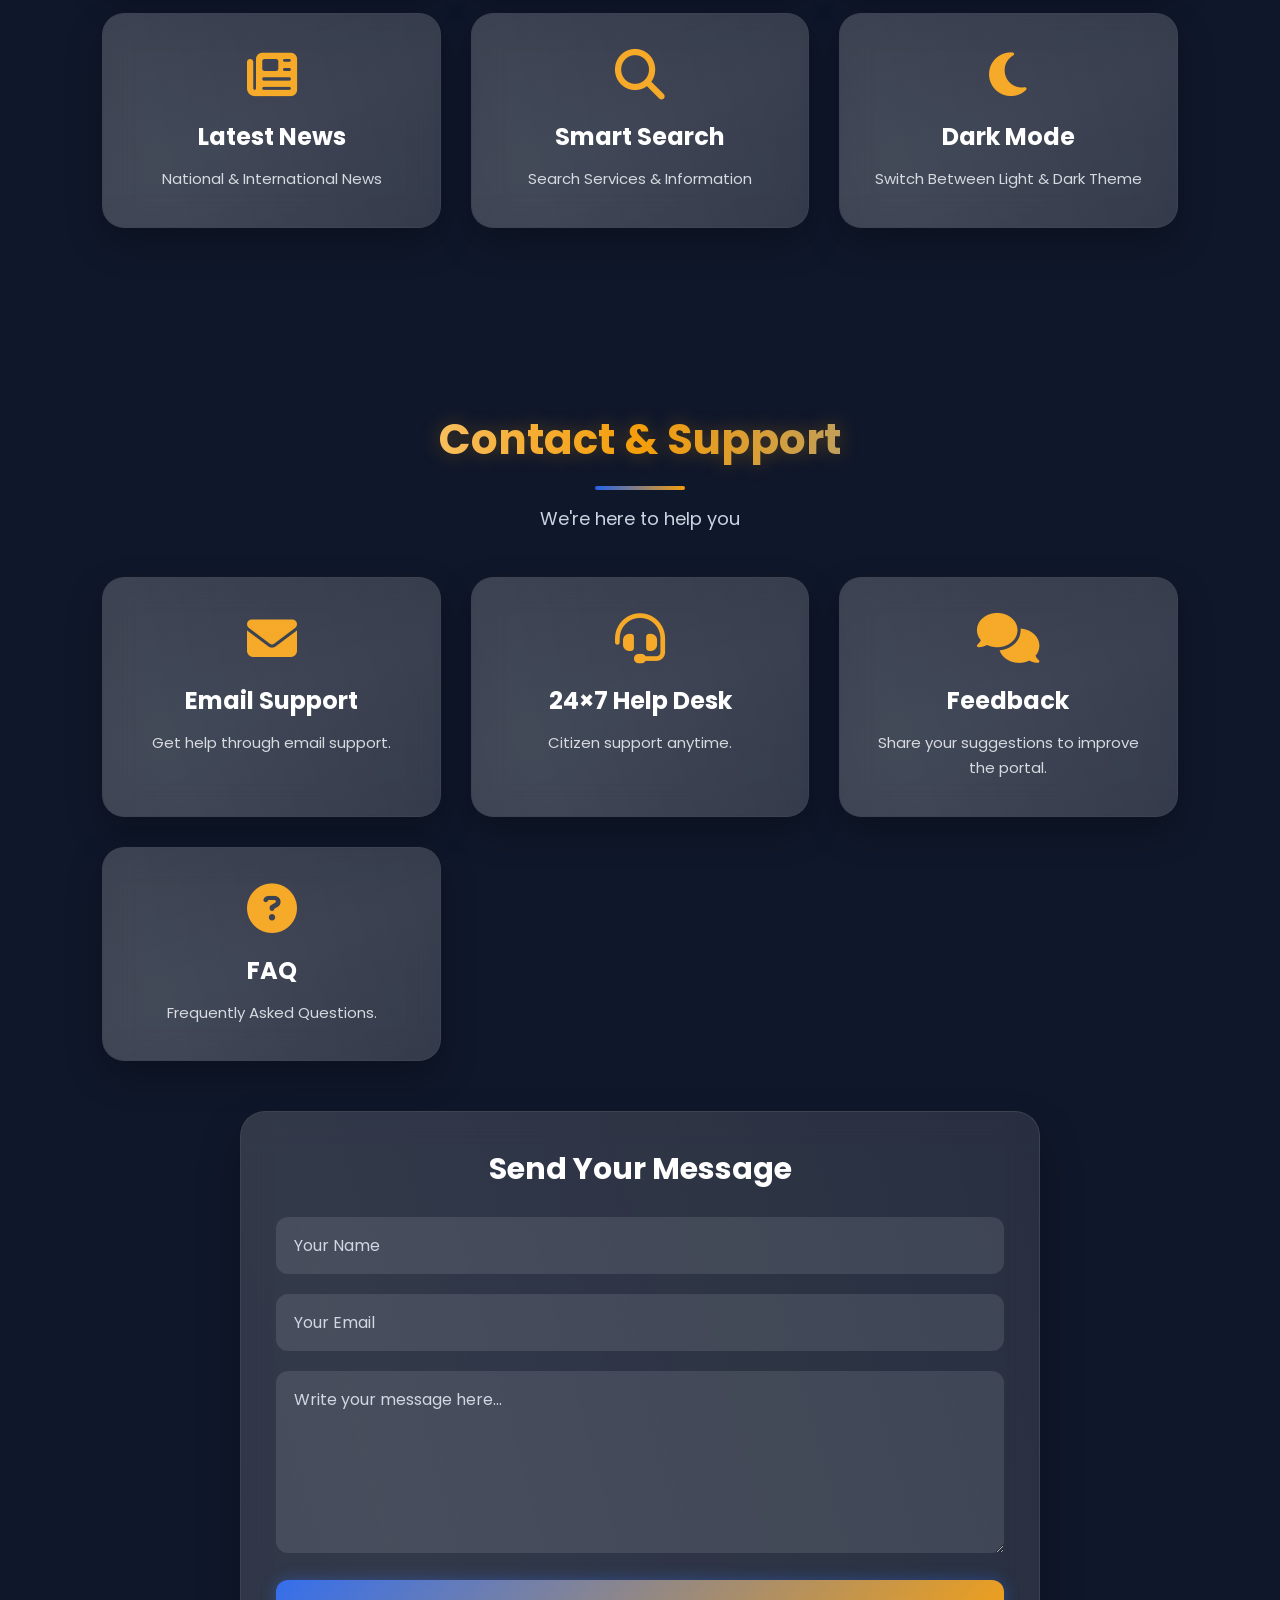
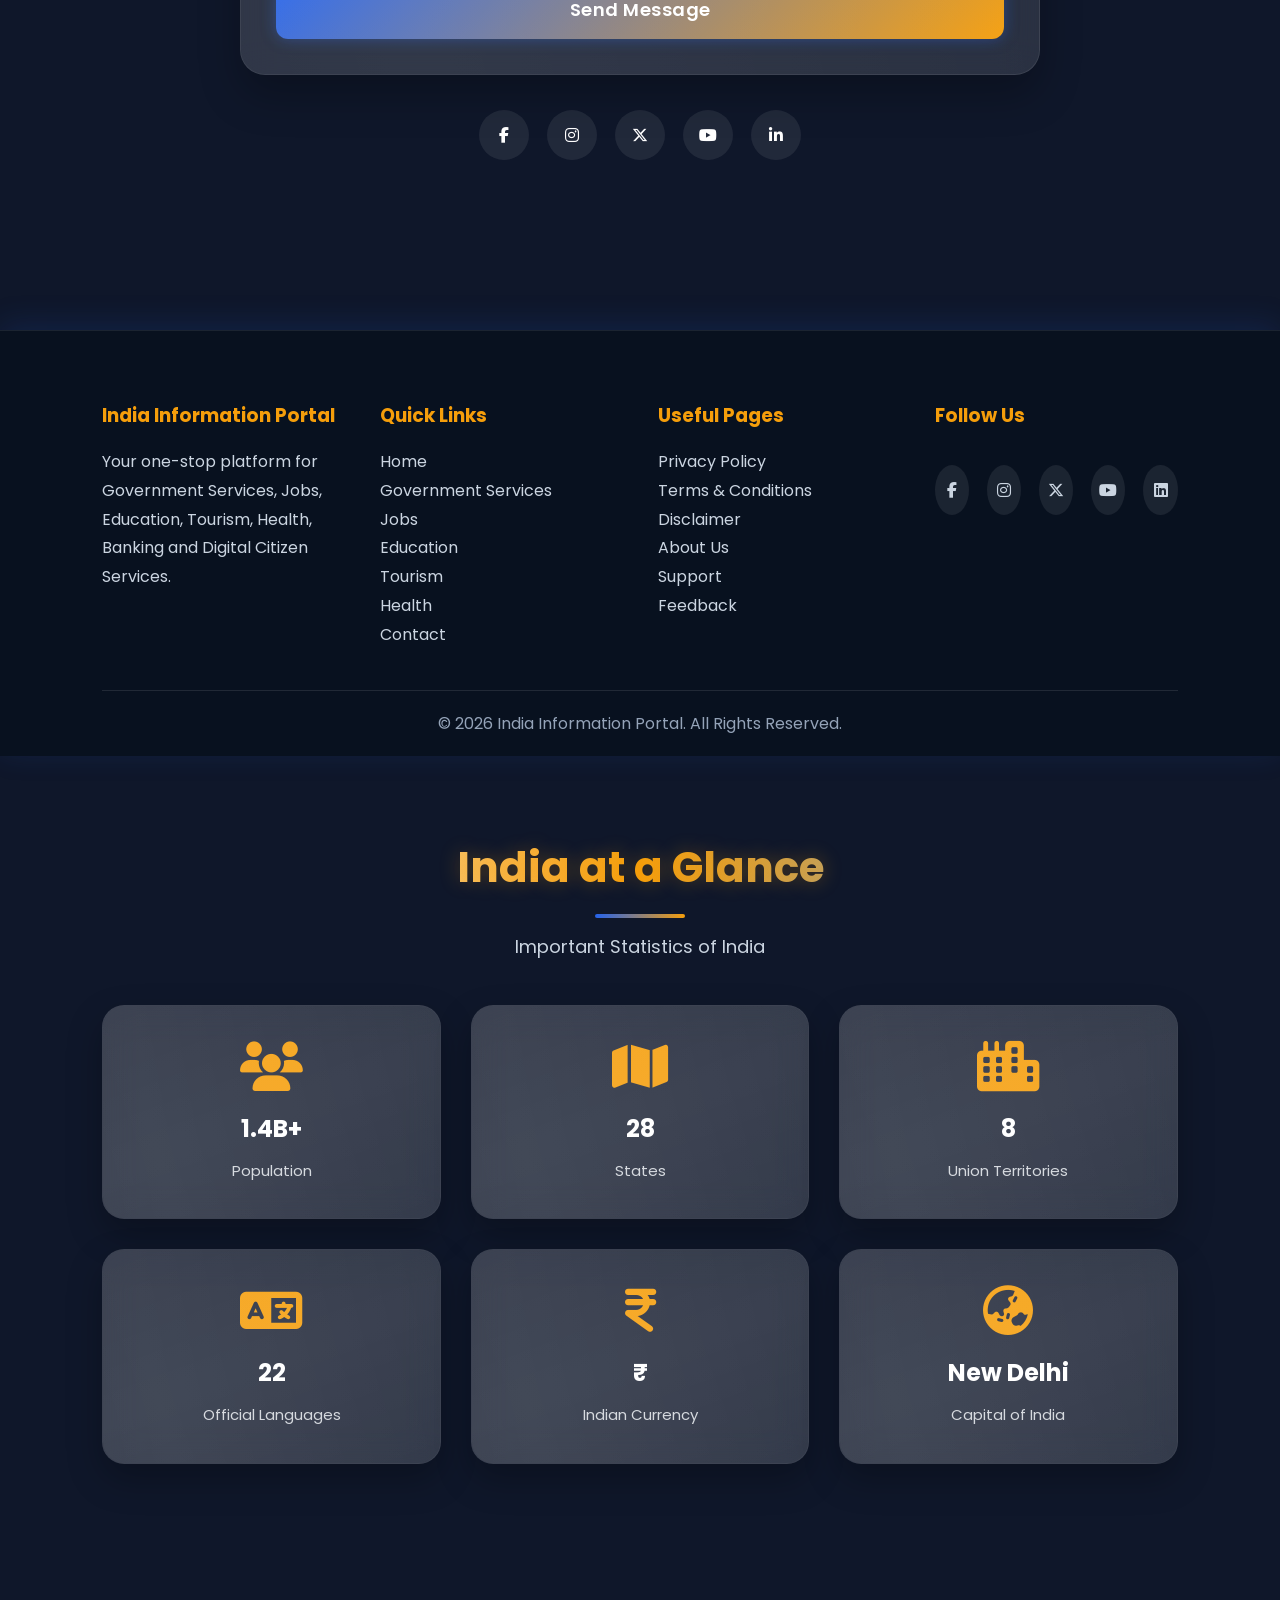
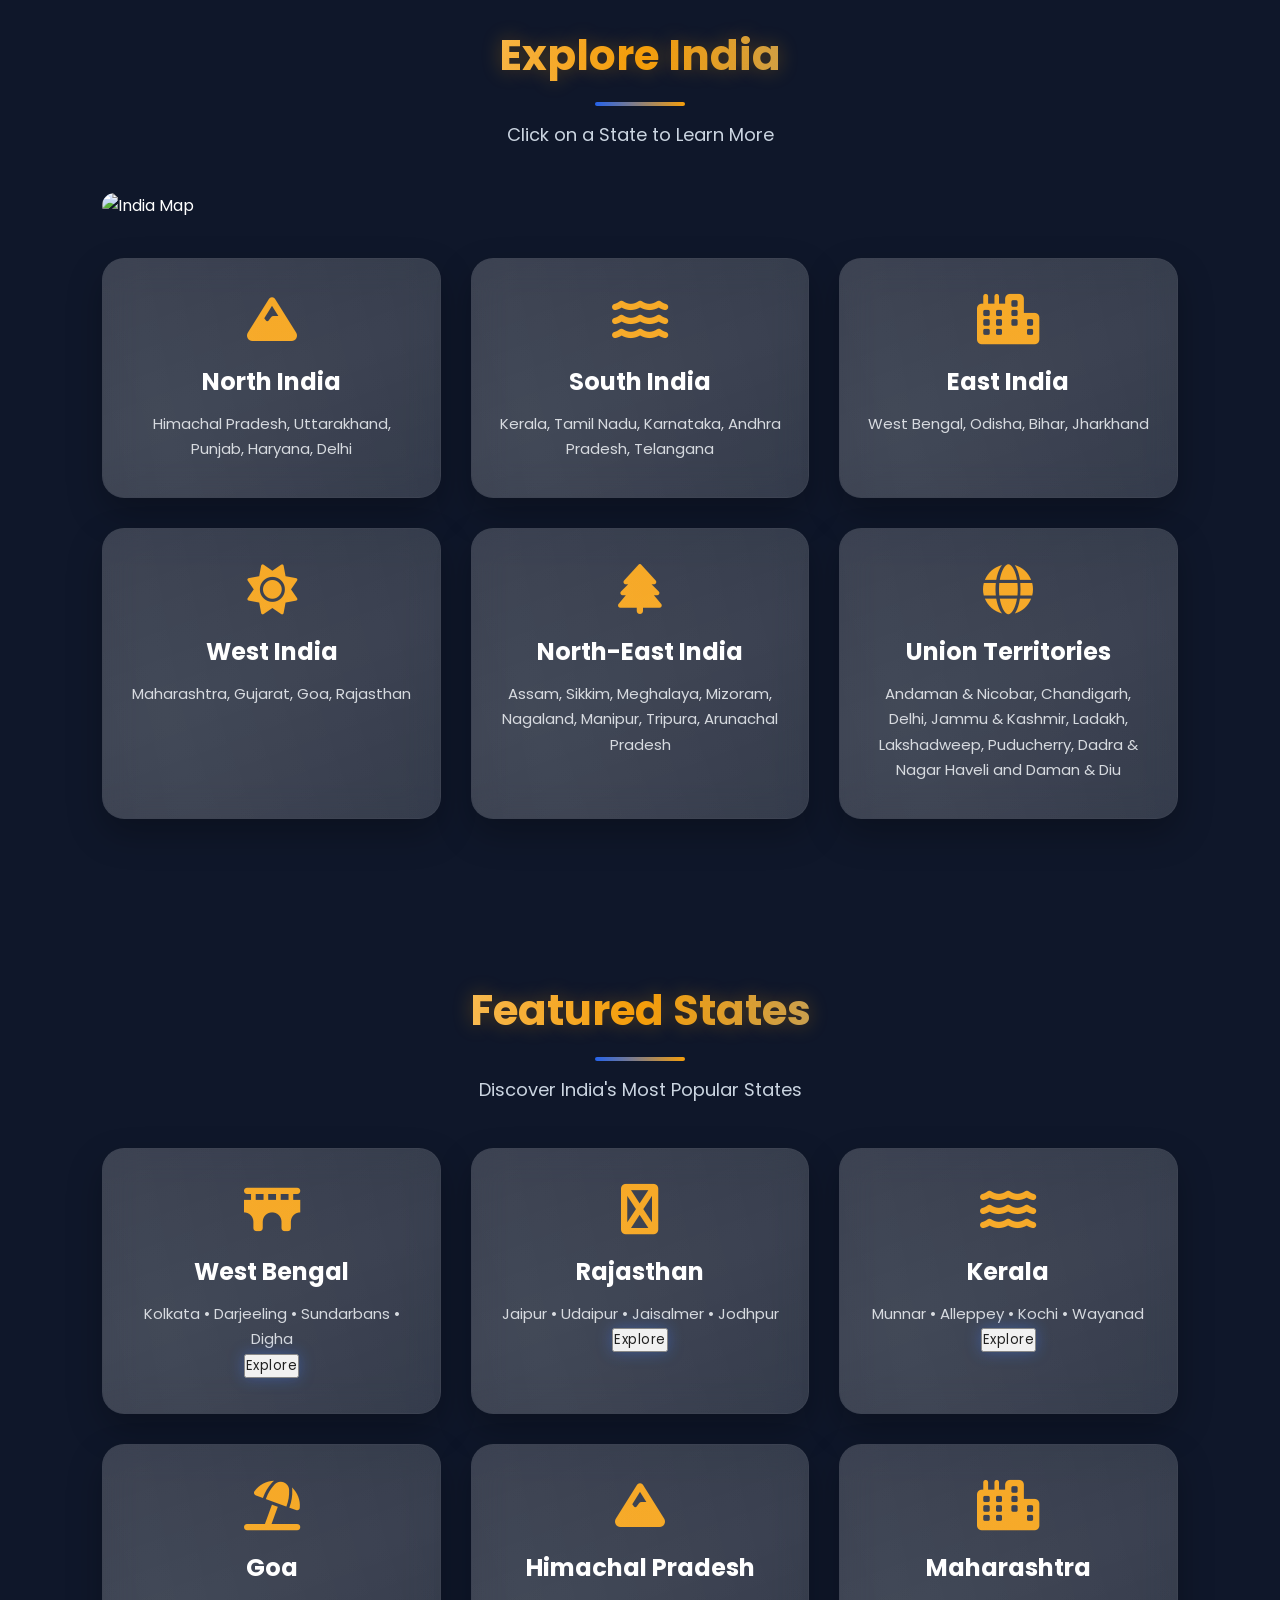
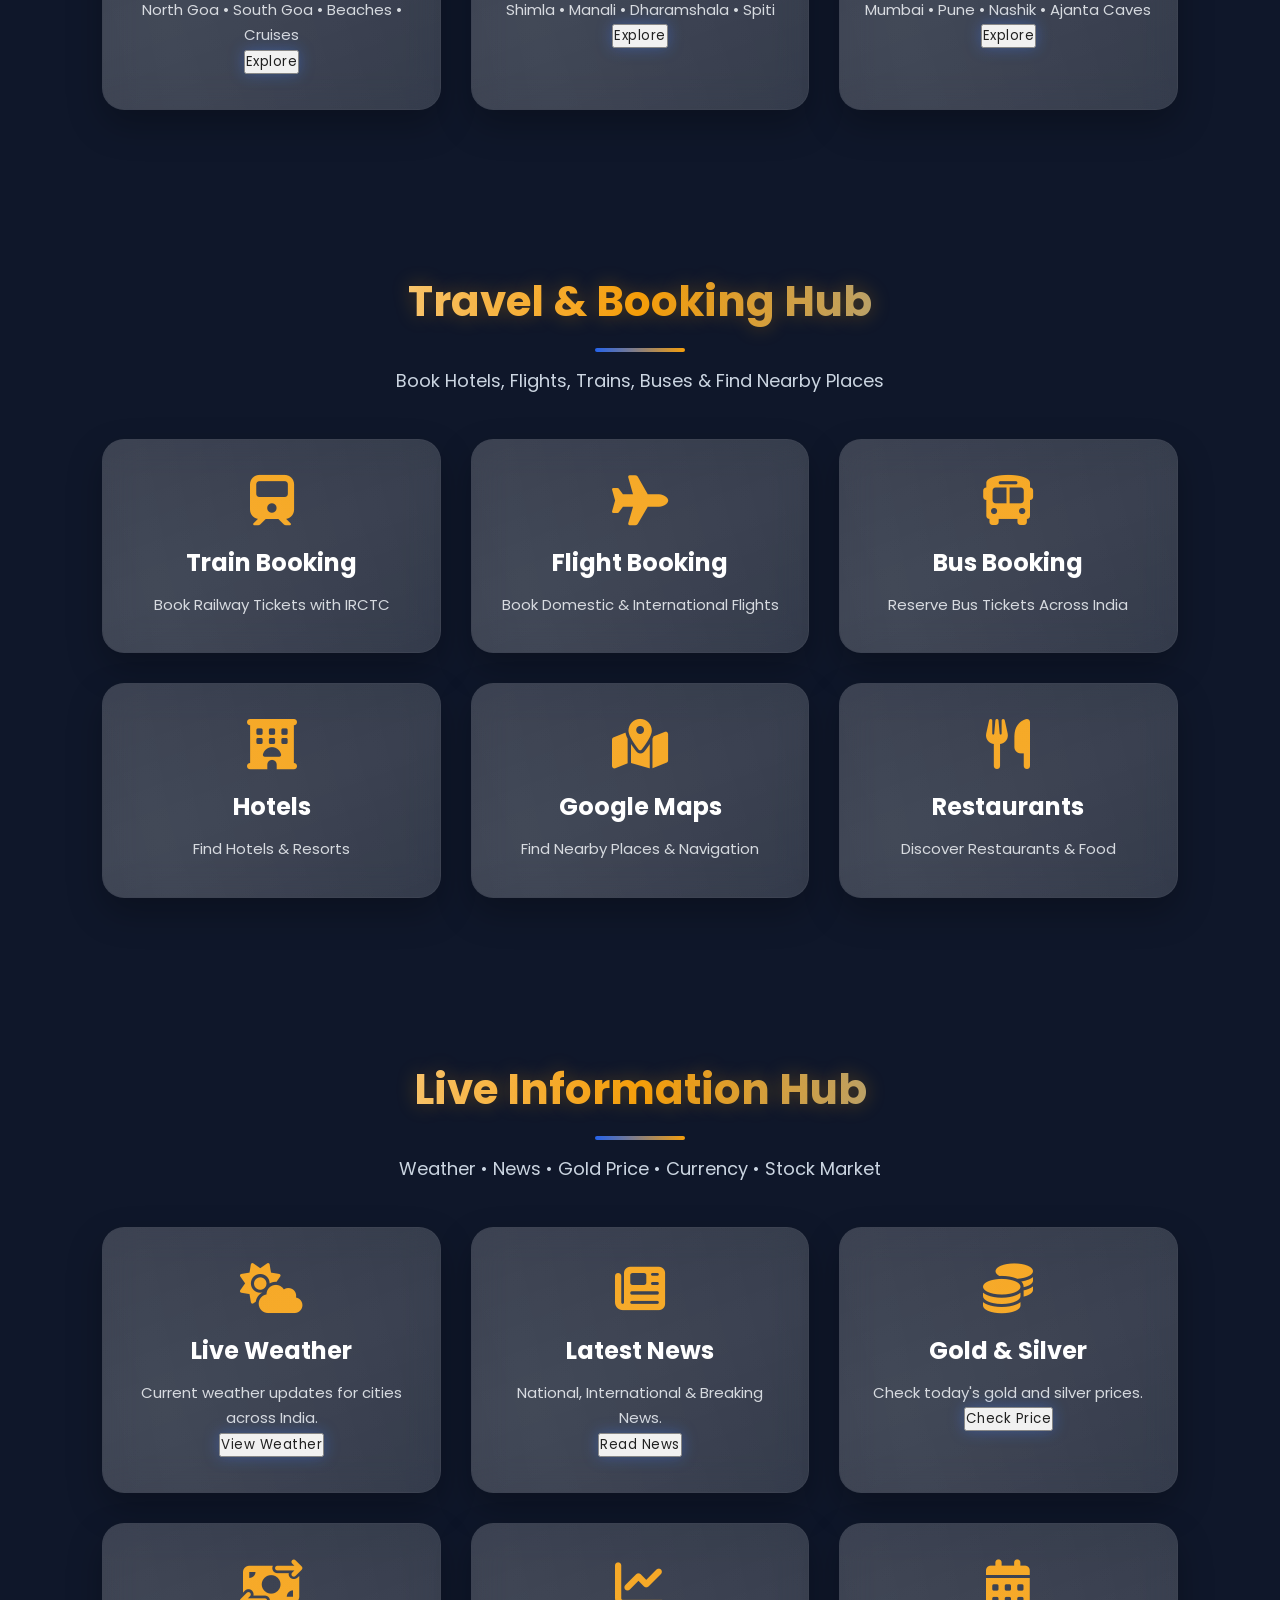
==== commit 59216595: "Update Index.html" ====
--- a/Index.html
+++ b/Index.html
@@ -910,6 +910,777 @@
 
 <!-- JavaScript -->
 <script src="script.js"></script>
+<!-- ========================= -->
+<!-- PART-11 : INDIA LIVE STATS -->
+<!-- ========================= -->
+
+<section class="india-stats" id="india-stats">
+
+    <h2 class="section-title">
+        India at a Glance
+    </h2>
+
+    <p class="section-subtitle">
+        Important Statistics of India
+    </p>
+
+    <div class="card-container">
+
+        <div class="card">
+            <i class="fa-solid fa-users"></i>
+            <h3>1.4B+</h3>
+            <p>Population</p>
+        </div>
+
+        <div class="card">
+            <i class="fa-solid fa-map"></i>
+            <h3>28</h3>
+            <p>States</p>
+        </div>
+
+        <div class="card">
+            <i class="fa-solid fa-city"></i>
+            <h3>8</h3>
+            <p>Union Territories</p>
+        </div>
+
+        <div class="card">
+            <i class="fa-solid fa-language"></i>
+            <h3>22</h3>
+            <p>Official Languages</p>
+        </div>
+
+        <div class="card">
+            <i class="fa-solid fa-indian-rupee-sign"></i>
+            <h3>₹</h3>
+            <p>Indian Currency</p>
+        </div>
+
+        <div class="card">
+            <i class="fa-solid fa-earth-asia"></i>
+            <h3>New Delhi</h3>
+            <p>Capital of India</p>
+        </div>
+
+    </div>
+
+</section>
+<!-- ========================= -->
+<!-- PART-12 : INDIA MAP -->
+<!-- ========================= -->
+
+<section class="india-map" id="india-map">
+
+    <h2 class="section-title">
+        Explore India
+    </h2>
+
+    <p class="section-subtitle">
+        Click on a State to Learn More
+    </p>
+
+    <div class="map-container">
+
+        <img
+            src="https://upload.wikimedia.org/wikipedia/commons/3/32/India_Map-en.svg"
+            alt="India Map"
+            class="india-map-image">
+
+    </div>
+
+    <div class="card-container">
+
+        <div class="card">
+            <i class="fa-solid fa-mountain"></i>
+            <h3>North India</h3>
+            <p>Himachal Pradesh, Uttarakhand, Punjab, Haryana, Delhi</p>
+        </div>
+
+        <div class="card">
+            <i class="fa-solid fa-water"></i>
+            <h3>South India</h3>
+            <p>Kerala, Tamil Nadu, Karnataka, Andhra Pradesh, Telangana</p>
+        </div>
+
+        <div class="card">
+            <i class="fa-solid fa-city"></i>
+            <h3>East India</h3>
+            <p>West Bengal, Odisha, Bihar, Jharkhand</p>
+        </div>
+
+        <div class="card">
+            <i class="fa-solid fa-sun"></i>
+            <h3>West India</h3>
+            <p>Maharashtra, Gujarat, Goa, Rajasthan</p>
+        </div>
+
+        <div class="card">
+            <i class="fa-solid fa-tree"></i>
+            <h3>North-East India</h3>
+            <p>Assam, Sikkim, Meghalaya, Mizoram, Nagaland, Manipur, Tripura, Arunachal Pradesh</p>
+        </div>
+
+        <div class="card">
+            <i class="fa-solid fa-globe"></i>
+            <h3>Union Territories</h3>
+            <p>Andaman & Nicobar, Chandigarh, Delhi, Jammu & Kashmir, Ladakh, Lakshadweep, Puducherry, Dadra & Nagar Haveli and Daman & Diu</p>
+        </div>
+
+    </div>
+
+</section>
+<!-- ========================= -->
+<!-- PART-13 : FEATURED STATES -->
+<!-- ========================= -->
+
+<section class="featured-states" id="featured-states">
+
+    <h2 class="section-title">
+        Featured States
+    </h2>
+
+    <p class="section-subtitle">
+        Discover India's Most Popular States
+    </p>
+
+    <div class="card-container">
+
+        <div class="card">
+            <i class="fa-solid fa-bridge"></i>
+            <h3>West Bengal</h3>
+            <p>Kolkata • Darjeeling • Sundarbans • Digha</p>
+            <button>Explore</button>
+        </div>
+
+        <div class="card">
+            <i class="fa-solid fa-fort-awesome"></i>
+            <h3>Rajasthan</h3>
+            <p>Jaipur • Udaipur • Jaisalmer • Jodhpur</p>
+            <button>Explore</button>
+        </div>
+
+        <div class="card">
+            <i class="fa-solid fa-water"></i>
+            <h3>Kerala</h3>
+            <p>Munnar • Alleppey • Kochi • Wayanad</p>
+            <button>Explore</button>
+        </div>
+
+        <div class="card">
+            <i class="fa-solid fa-umbrella-beach"></i>
+            <h3>Goa</h3>
+            <p>North Goa • South Goa • Beaches • Cruises</p>
+            <button>Explore</button>
+        </div>
+
+        <div class="card">
+            <i class="fa-solid fa-mountain"></i>
+            <h3>Himachal Pradesh</h3>
+            <p>Shimla • Manali • Dharamshala • Spiti</p>
+            <button>Explore</button>
+        </div>
+
+        <div class="card">
+            <i class="fa-solid fa-city"></i>
+            <h3>Maharashtra</h3>
+            <p>Mumbai • Pune • Nashik • Ajanta Caves</p>
+            <button>Explore</button>
+        </div>
+
+    </div>
+
+</section>
+<!-- ========================= -->
+<!-- PART-14 : TRAVEL & BOOKING -->
+<!-- ========================= -->
+
+<section class="travel-booking" id="travel-booking">
+
+    <h2 class="section-title">
+        Travel & Booking Hub
+    </h2>
+
+    <p class="section-subtitle">
+        Book Hotels, Flights, Trains, Buses & Find Nearby Places
+    </p>
+
+    <div class="card-container">
+
+        <a href="https://www.irctc.co.in/" target="_blank" class="card">
+            <i class="fa-solid fa-train"></i>
+            <h3>Train Booking</h3>
+            <p>Book Railway Tickets with IRCTC</p>
+        </a>
+
+        <a href="https://www.airindia.com/" target="_blank" class="card">
+            <i class="fa-solid fa-plane"></i>
+            <h3>Flight Booking</h3>
+            <p>Book Domestic & International Flights</p>
+        </a>
+
+        <a href="https://www.redbus.in/" target="_blank" class="card">
+            <i class="fa-solid fa-bus"></i>
+            <h3>Bus Booking</h3>
+            <p>Reserve Bus Tickets Across India</p>
+        </a>
+
+        <a href="https://www.booking.com/" target="_blank" class="card">
+            <i class="fa-solid fa-hotel"></i>
+            <h3>Hotels</h3>
+            <p>Find Hotels & Resorts</p>
+        </a>
+
+        <a href="https://www.google.com/maps" target="_blank" class="card">
+            <i class="fa-solid fa-map-location-dot"></i>
+            <h3>Google Maps</h3>
+            <p>Find Nearby Places & Navigation</p>
+        </a>
+
+        <a href="https://www.zomato.com/" target="_blank" class="card">
+            <i class="fa-solid fa-utensils"></i>
+            <h3>Restaurants</h3>
+            <p>Discover Restaurants & Food</p>
+        </a>
+
+    </div>
+
+</section>
+<!-- ========================= -->
+<!-- PART-15 : LIVE INFORMATION HUB -->
+<!-- ========================= -->
+
+<section class="live-info" id="live-info">
+
+    <h2 class="section-title">
+        Live Information Hub
+    </h2>
+
+    <p class="section-subtitle">
+        Weather • News • Gold Price • Currency • Stock Market
+    </p>
+
+    <div class="card-container">
+
+        <div class="card">
+            <i class="fa-solid fa-cloud-sun"></i>
+            <h3>Live Weather</h3>
+            <p>Current weather updates for cities across India.</p>
+            <button>View Weather</button>
+        </div>
+
+        <div class="card">
+            <i class="fa-solid fa-newspaper"></i>
+            <h3>Latest News</h3>
+            <p>National, International & Breaking News.</p>
+            <button>Read News</button>
+        </div>
+
+        <div class="card">
+            <i class="fa-solid fa-coins"></i>
+            <h3>Gold & Silver</h3>
+            <p>Check today's gold and silver prices.</p>
+            <button>Check Price</button>
+        </div>
+
+        <div class="card">
+            <i class="fa-solid fa-money-bill-transfer"></i>
+            <h3>Currency Converter</h3>
+            <p>Convert INR to USD, EUR and other currencies.</p>
+            <button>Convert</button>
+        </div>
+
+        <div class="card">
+            <i class="fa-solid fa-chart-line"></i>
+            <h3>Stock Market</h3>
+            <p>NSE, BSE and market updates.</p>
+            <button>Market Updates</button>
+        </div>
+
+        <div class="card">
+            <i class="fa-solid fa-calendar-days"></i>
+            <h3>Holiday Calendar</h3>
+            <p>National and State holidays.</p>
+            <button>View Calendar</button>
+        </div>
+
+    </div>
+
+</section>
+<!-- ========================= -->
+<!-- PART-16 : AI ASSISTANT -->
+<!-- ========================= -->
+
+<section class="ai-assistant" id="ai">
+
+    <h2 class="section-title">
+        AI Assistant
+    </h2>
+
+    <p class="section-subtitle">
+        Smart AI Tools for Every Citizen
+    </p>
+
+    <div class="card-container">
+
+        <div class="card">
+            <i class="fa-solid fa-robot"></i>
+            <h3>AI Chat Assistant</h3>
+            <p>Ask questions about Government Services, Jobs and Education.</p>
+            <button>Start Chat</button>
+        </div>
+
+        <div class="card">
+            <i class="fa-solid fa-microphone"></i>
+            <h3>Voice Search</h3>
+            <p>Search using your voice.</p>
+            <button>Use Voice</button>
+        </div>
+
+        <div class="card">
+            <i class="fa-solid fa-volume-high"></i>
+            <h3>Text to Speech</h3>
+            <p>Listen to website content.</p>
+            <button>Listen</button>
+        </div>
+
+        <div class="card">
+            <i class="fa-solid fa-language"></i>
+            <h3>Language</h3>
+            <p>English • हिन्दी • বাংলা</p>
+            <button>Change Language</button>
+        </div>
+
+        <div class="card">
+            <i class="fa-solid fa-location-dot"></i>
+            <h3>Nearby Services</h3>
+            <p>Find nearby government offices and hospitals.</p>
+            <button>Find Nearby</button>
+        </div>
+
+        <div class="card">
+            <i class="fa-solid fa-headset"></i>
+            <h3>24×7 Support</h3>
+            <p>Customer Help & Support Center.</p>
+            <button>Contact</button>
+        </div>
+
+    </div>
+
+</section>
+
+<!-- Floating AI Button -->
+
+<div class="ai-chat-button">
+
+    <i class="fa-solid fa-robot"></i>
+
+</div>
+
+<!-- AI Chat Window -->
+
+<div class="ai-chat-box">
+
+    <div class="ai-header">
+        <h3>🤖 India AI Assistant</h3>
+    </div>
+
+    <div class="ai-body">
+
+        <p>Hello 👋</p>
+
+        <p>How can I help you today?</p>
+
+    </div>
+
+    <div class="ai-footer">
+
+        <input
+            type="text"
+            placeholder="Type your message...">
+
+        <button>Send</button>
+
+    </div>
+
+</div>
+<!-- ========================= -->
+<!-- PART-17 : USER DASHBOARD -->
+<!-- ========================= -->
+
+<section class="user-dashboard" id="dashboard">
+
+    <h2 class="section-title">
+        User Dashboard
+    </h2>
+
+    <p class="section-subtitle">
+        Login • Signup • Notifications • Bookmarks • Downloads
+    </p>
+
+    <div class="card-container">
+
+        <div class="card">
+            <i class="fa-solid fa-user-lock"></i>
+            <h3>Login</h3>
+            <p>Sign in securely to your account.</p>
+            <button>Login</button>
+        </div>
+
+        <div class="card">
+            <i class="fa-solid fa-user-plus"></i>
+            <h3>Sign Up</h3>
+            <p>Create a new account for free.</p>
+            <button>Create Account</button>
+        </div>
+
+        <div class="card">
+            <i class="fa-solid fa-bookmark"></i>
+            <h3>Bookmarks</h3>
+            <p>Save your favorite pages.</p>
+            <button>View</button>
+        </div>
+
+        <div class="card">
+            <i class="fa-solid fa-bell"></i>
+            <h3>Notifications</h3>
+            <p>Latest alerts and updates.</p>
+            <button>Open</button>
+        </div>
+
+        <div class="card">
+            <i class="fa-solid fa-download"></i>
+            <h3>Download Center</h3>
+            <p>Download forms and documents.</p>
+            <button>Download</button>
+        </div>
+
+        <div class="card">
+            <i class="fa-solid fa-mobile-screen-button"></i>
+            <h3>Install App</h3>
+            <p>Install this website as an app (PWA).</p>
+            <button>Install</button>
+        </div>
+
+    </div>
+
+</section>
+
+<!-- USER PROFILE -->
+
+<section class="profile-section">
+
+    <h2 class="section-title">
+        My Profile
+    </h2>
+
+    <div class="contact-form">
+
+        <input type="text" placeholder="Full Name">
+
+        <input type="email" placeholder="Email Address">
+
+        <input type="tel" placeholder="Mobile Number">
+
+        <input type="text" placeholder="State">
+
+        <button>Save Profile</button>
+
+    </div>
+
+</section>
+<!-- ========================= -->
+<!-- PART-18 : AI CAREER HUB -->
+<!-- ========================= -->
+
+<section class="career-hub" id="career">
+
+    <h2 class="section-title">
+        AI Career Hub
+    </h2>
+
+    <p class="section-subtitle">
+        Build Your Career with Smart AI Tools
+    </p>
+
+    <div class="card-container">
+
+        <div class="card">
+            <i class="fa-solid fa-user-tie"></i>
+            <h3>AI Career Advisor</h3>
+            <p>Get personalized career guidance based on your interests.</p>
+            <button>Start Now</button>
+        </div>
+
+        <div class="card">
+            <i class="fa-solid fa-file-lines"></i>
+            <h3>Resume Builder</h3>
+            <p>Create a professional resume in minutes.</p>
+            <button>Create Resume</button>
+        </div>
+
+        <div class="card">
+            <i class="fa-solid fa-file-pdf"></i>
+            <h3>CV Generator</h3>
+            <p>Generate a clean and modern CV.</p>
+            <button>Generate CV</button>
+        </div>
+
+        <div class="card">
+            <i class="fa-solid fa-briefcase"></i>
+            <h3>Job Recommendations</h3>
+            <p>Discover jobs matching your skills and education.</p>
+            <button>Find Jobs</button>
+        </div>
+
+        <div class="card">
+            <i class="fa-solid fa-brain"></i>
+            <h3>AI Skill Test</h3>
+            <p>Test your skills and identify improvement areas.</p>
+            <button>Start Test</button>
+        </div>
+
+        <div class="card">
+            <i class="fa-solid fa-certificate"></i>
+            <h3>Certificates</h3>
+            <p>View and download your earned certificates.</p>
+            <button>Download</button>
+        </div>
+
+    </div>
+
+</section>
+
+<!-- Career Tips -->
+
+<section class="career-tips">
+
+    <h2 class="section-title">
+        Career Tips
+    </h2>
+
+    <div class="card-container">
+
+        <div class="card">
+            <i class="fa-solid fa-lightbulb"></i>
+            <h3>Interview Tips</h3>
+            <p>Prepare for interviews with practical guidance.</p>
+        </div>
+
+        <div class="card">
+            <i class="fa-solid fa-laptop-code"></i>
+            <h3>Free Courses</h3>
+            <p>Learn new skills with online courses.</p>
+        </div>
+
+        <div class="card">
+            <i class="fa-solid fa-chart-column"></i>
+            <h3>Career Growth</h3>
+            <p>Track your progress and improve step by step.</p>
+        </div>
+
+    </div>
+
+</section>
+<!-- ========================= -->
+<!-- PART-19 : SHOPPING & SERVICES -->
+<!-- ========================= -->
+
+<section class="shopping-services" id="shopping">
+
+    <h2 class="section-title">
+        Shopping & Daily Services
+    </h2>
+
+    <p class="section-subtitle">
+        Shopping • Banking • Payments • Food • Travel • Courier
+    </p>
+
+    <div class="card-container">
+
+        <div class="card">
+            <i class="fa-solid fa-cart-shopping"></i>
+            <h3>India Shopping Hub</h3>
+            <p>Explore popular online shopping platforms.</p>
+            <button>Open</button>
+        </div>
+
+        <div class="card">
+            <i class="fa-solid fa-credit-card"></i>
+            <h3>Bill Payments</h3>
+            <p>Electricity, Water, Gas, Mobile & DTH Bills.</p>
+            <button>Pay Now</button>
+        </div>
+
+        <div class="card">
+            <i class="fa-solid fa-building-columns"></i>
+            <h3>Banking Services</h3>
+            <p>Net Banking, ATM, Passbook & Account Services.</p>
+            <button>View</button>
+        </div>
+
+        <div class="card">
+            <i class="fa-solid fa-money-bill-wave"></i>
+            <h3>UPI Payments</h3>
+            <p>UPI apps and digital payment services.</p>
+            <button>Open</button>
+        </div>
+
+        <div class="card">
+            <i class="fa-solid fa-box"></i>
+            <h3>Courier Tracking</h3>
+            <p>Track parcels and courier deliveries.</p>
+            <button>Track</button>
+        </div>
+
+        <div class="card">
+            <i class="fa-solid fa-motorcycle"></i>
+            <h3>Food Delivery</h3>
+            <p>Order food from nearby restaurants.</p>
+            <button>Order</button>
+        </div>
+
+        <div class="card">
+            <i class="fa-solid fa-car-side"></i>
+            <h3>Cab Booking</h3>
+            <p>Book cabs for local and outstation travel.</p>
+            <button>Book Cab</button>
+        </div>
+
+        <div class="card">
+            <i class="fa-solid fa-gas-pump"></i>
+            <h3>Fuel Prices</h3>
+            <p>Check today's Petrol, Diesel & CNG prices.</p>
+            <button>Check</button>
+        </div>
+
+    </div>
+
+</section>
+
+<!-- QUICK ACTIONS -->
+
+<section class="quick-actions">
+
+    <h2 class="section-title">
+        Quick Actions
+    </h2>
+
+    <div class="card-container">
+<!-- ========================= -->
+<!-- PART-20 : FINAL FOOTER -->
+<!-- ========================= -->
+
+<section class="faq-section" id="faq">
+
+    <h2 class="section-title">Frequently Asked Questions</h2>
+
+    <div class="card-container">
+
+        <div class="card">
+            <h3>❓ How do I apply for government schemes?</h3>
+            <p>Visit the Government Services section and select your preferred scheme.</p>
+        </div>
+
+        <div class="card">
+            <h3>❓ Is this website free to use?</h3>
+            <p>Yes, all basic services are completely free for everyone.</p>
+        </div>
+
+        <div class="card">
+            <h3>❓ Can I use this website on mobile?</h3>
+            <p>Yes. This website is fully responsive and can be installed as a PWA.</p>
+        </div>
+
+    </div>
+
+</section>
+
+<!-- SUPPORT -->
+
+<section class="support-center">
+
+    <h2 class="section-title">Support Center</h2>
+
+    <div class="card-container">
+
+        <div class="card">
+            <i class="fa-solid fa-headset"></i>
+            <h3>24×7 Help</h3>
+            <p>Our support team is ready to help you.</p>
+        </div>
+
+        <div class="card">
+            <i class="fa-solid fa-envelope"></i>
+            <h3>Email Support</h3>
+            <p>support@indiahub.in</p>
+        </div>
+
+        <div class="card">
+            <i class="fa-solid fa-phone"></i>
+            <h3>Helpline</h3>
+            <p>1800-000-0000</p>
+        </div>
+
+    </div>
+
+</section>
+
+<!-- SOCIAL LINKS -->
+
+<section class="social-section">
+
+    <h2 class="section-title">Follow Us</h2>
+
+    <div class="social-icons">
+
+        <a href="#"><i class="fab fa-facebook-f"></i></a>
+
+        <a href="#"><i class="fab fa-instagram"></i></a>
+
+        <a href="#"><i class="fab fa-x-twitter"></i></a>
+
+        <a href="#"><i class="fab fa-youtube"></i></a>
+
+        <a href="#"><i class="fab fa-linkedin-in"></i></a>
+
+        <a href="#"><i class="fab fa-github"></i></a>
+
+    </div>
+
+</section>
+
+<!-- COPYRIGHT -->
+
+<footer class="premium-footer">
+
+    <p>
+        © 2026 India Information Portal. All Rights Reserved.
+    </p>
+
+    <p>
+        Made with ❤️ in India
+    </p>
+
+    <div class="footer-links">
+
+        <a href="#">Privacy Policy</a>
+
+        <a href="#">Terms & Conditions</a>
+
+        <a href="#">Disclaimer</a>
+
+        <a href="#">Contact Us</a>
+
+        <a href="#">About</a>
+
+    </div>
+
+    <p style="margin-top:20px;">
+        Version 2.0 | Secure • Fast • Responsive • PWA Ready
+    </p>
+
+</footer>
+       
 
 </body>
 </html>
--- a/style.css
+++ b/style.css
@@ -0,0 +1,1325 @@
+/* ===========================
+   INDIA INFORMATION PORTAL
+   LUXURY STYLE.CSS
+   PART-1
+=========================== */
+
+@import url('https://fonts.googleapis.com/css2?family=Poppins:wght@300;400;500;600;700;800&display=swap');
+
+*{
+    margin:0;
+    padding:0;
+    box-sizing:border-box;
+    font-family:'Poppins',sans-serif;
+    scroll-behavior:smooth;
+}
+
+body{
+    background:#0f172a;
+    color:#ffffff;
+    overflow-x:hidden;
+}
+
+/* Animated Background */
+
+body::before{
+    content:"";
+    position:fixed;
+    top:0;
+    left:0;
+    width:100%;
+    height:100%;
+    background:
+    radial-gradient(circle at top left,#2563eb33,transparent 40%),
+    radial-gradient(circle at bottom right,#f59e0b33,transparent 40%);
+    z-index:-2;
+}
+
+/* Scrollbar */
+
+::-webkit-scrollbar{
+    width:10px;
+}
+
+::-webkit-scrollbar-track{
+    background:#111827;
+}
+
+::-webkit-scrollbar-thumb{
+    background:linear-gradient(#2563eb,#f59e0b);
+    border-radius:50px;
+}
+
+/* Container */
+
+.container{
+    width:90%;
+    max-width:1300px;
+    margin:auto;
+}
+
+/* Section */
+
+section{
+    padding:80px 8%;
+}
+
+/* Titles */
+
+.section-title{
+    text-align:center;
+    font-size:42px;
+    font-weight:700;
+    margin-bottom:15px;
+}
+
+.section-subtitle{
+    text-align:center;
+    color:#cbd5e1;
+    margin-bottom:50px;
+    font-size:18px;
+}
+/* ===========================
+   PART-2
+   HEADER & NAVBAR
+=========================== */
+
+header{
+    position:fixed;
+    top:0;
+    left:0;
+    width:100%;
+    display:flex;
+    justify-content:space-between;
+    align-items:center;
+    padding:18px 8%;
+    background:rgba(15,23,42,.75);
+    backdrop-filter:blur(18px);
+    -webkit-backdrop-filter:blur(18px);
+    border-bottom:1px solid rgba(255,255,255,.08);
+    z-index:1000;
+    transition:.4s;
+}
+
+.logo{
+    display:flex;
+    align-items:center;
+    gap:10px;
+}
+
+.logo i{
+    font-size:34px;
+    color:#f59e0b;
+}
+
+.logo h2{
+    color:#fff;
+    font-size:28px;
+    font-weight:700;
+    letter-spacing:1px;
+}
+
+nav{
+    display:flex;
+    align-items:center;
+    gap:28px;
+}
+
+nav a{
+    color:#fff;
+    text-decoration:none;
+    font-size:16px;
+    font-weight:500;
+    transition:.3s;
+    position:relative;
+}
+
+nav a::after{
+    content:"";
+    position:absolute;
+    left:0;
+    bottom:-6px;
+    width:0;
+    height:2px;
+    background:#f59e0b;
+    transition:.3s;
+}
+
+nav a:hover{
+    color:#f59e0b;
+}
+
+nav a:hover::after{
+    width:100%;
+}
+
+.menu-btn{
+    display:none;
+    color:#fff;
+    font-size:28px;
+    cursor:pointer;
+}
+
+/* Sticky Header */
+
+header.sticky{
+    padding:14px 8%;
+    background:#0f172a;
+    box-shadow:0 10px 30px rgba(0,0,0,.35);
+}
+
+/* Mobile */
+
+@media(max-width:900px){
+
+nav{
+    position:absolute;
+    top:80px;
+    left:0;
+    width:100%;
+    background:#111827;
+    flex-direction:column;
+    display:none;
+    padding:20px 0;
+}
+
+nav.active{
+    display:flex;
+}
+
+.menu-btn{
+    display:block;
+}
+
+}
+/* ===========================
+   PART-3
+   HERO SECTION
+=========================== */
+
+.hero{
+    min-height:100vh;
+    display:flex;
+    justify-content:center;
+    align-items:center;
+    text-align:center;
+    padding:120px 8% 80px;
+    background:
+    linear-gradient(rgba(15,23,42,.75),rgba(15,23,42,.85)),
+    url("https://images.unsplash.com/photo-1524492412937-b28074a5d7da?auto=format&fit=crop&w=1600&q=80");
+    background-size:cover;
+    background-position:center;
+    background-attachment:fixed;
+}
+
+.hero-content{
+    max-width:850px;
+}
+
+.hero h1{
+    font-size:60px;
+    font-weight:800;
+    line-height:1.2;
+    margin-bottom:20px;
+    color:#ffffff;
+}
+
+.hero p{
+    font-size:20px;
+    color:#d1d5db;
+    margin-bottom:40px;
+    line-height:1.8;
+}
+
+.search-box{
+    display:flex;
+    justify-content:center;
+    align-items:center;
+    max-width:700px;
+    margin:auto;
+    background:rgba(255,255,255,.12);
+    backdrop-filter:blur(15px);
+    border:1px solid rgba(255,255,255,.15);
+    border-radius:60px;
+    overflow:hidden;
+    box-shadow:0 15px 40px rgba(0,0,0,.35);
+}
+
+.search-box input{
+    flex:1;
+    padding:18px 22px;
+    border:none;
+    outline:none;
+    background:transparent;
+    color:#fff;
+    font-size:16px;
+}
+
+.search-box input::placeholder{
+    color:#d1d5db;
+}
+
+.search-box button{
+    padding:18px 30px;
+    border:none;
+    cursor:pointer;
+    font-size:16px;
+    font-weight:600;
+    color:#fff;
+    background:linear-gradient(135deg,#2563eb,#f59e0b);
+    transition:.3s;
+}
+
+.search-box button:hover{
+    transform:scale(1.05);
+    filter:brightness(1.1);
+}
+
+.hero-content{
+    animation:heroFade 1.2s ease;
+}
+
+@keyframes heroFade{
+    from{
+        opacity:0;
+        transform:translateY(50px);
+    }
+    to{
+        opacity:1;
+        transform:translateY(0);
+    }
+}
+
+@media(max-width:768px){
+
+.hero h1{
+    font-size:38px;
+}
+
+.hero p{
+    font-size:17px;
+}
+
+.search-box{
+    flex-direction:column;
+    border-radius:20px;
+}
+
+.search-box input,
+.search-box button{
+    width:100%;
+    border-radius:0;
+}
+
+}
+/* ===========================
+   PART-4
+   LUXURY CARDS & SECTIONS
+=========================== */
+
+.quick-links,
+.services,
+.jobs,
+.education,
+.tourism,
+.health,
+.career,
+.contact{
+    padding:90px 8%;
+}
+
+.card-container{
+    display:grid;
+    grid-template-columns:repeat(auto-fit,minmax(260px,1fr));
+    gap:30px;
+    margin-top:40px;
+}
+
+.card{
+    position:relative;
+    background:rgba(255,255,255,.08);
+    backdrop-filter:blur(18px);
+    -webkit-backdrop-filter:blur(18px);
+    border:1px solid rgba(255,255,255,.12);
+    border-radius:22px;
+    padding:35px 25px;
+    text-align:center;
+    overflow:hidden;
+    transition:.4s ease;
+    text-decoration:none;
+    color:#ffffff;
+    box-shadow:0 15px 35px rgba(0,0,0,.25);
+}
+
+.card::before{
+    content:"";
+    position:absolute;
+    top:-60%;
+    left:-60%;
+    width:220%;
+    height:220%;
+    background:linear-gradient(
+        135deg,
+        transparent,
+        rgba(255,255,255,.08),
+        transparent
+    );
+    transform:rotate(25deg);
+    transition:.6s;
+}
+
+.card:hover::before{
+    left:100%;
+}
+
+.card:hover{
+    transform:translateY(-12px) scale(1.03);
+    border-color:#f59e0b;
+    box-shadow:0 20px 45px rgba(37,99,235,.35);
+}
+
+.card i{
+    font-size:50px;
+    color:#f59e0b;
+    margin-bottom:20px;
+    transition:.4s;
+}
+
+.card:hover i{
+    color:#60a5fa;
+    transform:scale(1.15) rotate(5deg);
+}
+
+.card h3{
+    font-size:24px;
+    margin-bottom:12px;
+    font-weight:700;
+}
+
+.card p{
+    font-size:15px;
+    color:#d1d5db;
+    line-height:1.7;
+}
+
+.section-title{
+    color:#ffffff;
+    text-shadow:0 0 20px rgba(245,158,11,.3);
+}
+
+.section-subtitle{
+    max-width:700px;
+    margin:0 auto 45px;
+    color:#cbd5e1;
+}
+/* ===========================
+   PART-5
+   CONTACT & FOOTER
+=========================== */
+
+.contact-form{
+    max-width:800px;
+    margin:50px auto 0;
+    background:rgba(255,255,255,.08);
+    backdrop-filter:blur(18px);
+    -webkit-backdrop-filter:blur(18px);
+    border:1px solid rgba(255,255,255,.12);
+    border-radius:25px;
+    padding:35px;
+    box-shadow:0 20px 40px rgba(0,0,0,.25);
+}
+
+.contact-form h3{
+    text-align:center;
+    margin-bottom:25px;
+    font-size:30px;
+    color:#ffffff;
+}
+
+.contact-form input,
+.contact-form textarea{
+    width:100%;
+    padding:16px 18px;
+    margin-bottom:20px;
+    border:none;
+    outline:none;
+    border-radius:12px;
+    background:rgba(255,255,255,.10);
+    color:#fff;
+    font-size:16px;
+}
+
+.contact-form input::placeholder,
+.contact-form textarea::placeholder{
+    color:#cbd5e1;
+}
+
+.contact-form button{
+    width:100%;
+    padding:16px;
+    border:none;
+    border-radius:12px;
+    background:linear-gradient(135deg,#2563eb,#f59e0b);
+    color:#fff;
+    font-size:18px;
+    font-weight:600;
+    cursor:pointer;
+    transition:.3s;
+}
+
+.contact-form button:hover{
+    transform:translateY(-3px);
+    box-shadow:0 10px 25px rgba(37,99,235,.4);
+}
+
+.social-links,
+.footer-social{
+    display:flex;
+    justify-content:center;
+    gap:18px;
+    margin-top:35px;
+}
+
+.social-links a,
+.footer-social a{
+    width:50px;
+    height:50px;
+    display:flex;
+    justify-content:center;
+    align-items:center;
+    border-radius:50%;
+    text-decoration:none;
+    color:#fff;
+    background:rgba(255,255,255,.08);
+    transition:.3s;
+}
+
+.social-links a:hover,
+.footer-social a:hover{
+    background:#f59e0b;
+    transform:translateY(-5px) scale(1.1);
+}
+
+.footer{
+    background:#08111f;
+    padding:70px 8% 20px;
+    margin-top:80px;
+}
+
+.footer-container{
+    display:grid;
+    grid-template-columns:repeat(auto-fit,minmax(240px,1fr));
+    gap:35px;
+}
+
+.footer-box h3{
+    color:#f59e0b;
+    margin-bottom:18px;
+}
+
+.footer-box p,
+.footer-box li{
+    color:#cbd5e1;
+    line-height:1.8;
+    list-style:none;
+}
+
+.footer-box ul{
+    padding:0;
+}
+
+.footer-box a{
+    color:#cbd5e1;
+    text-decoration:none;
+    transition:.3s;
+}
+
+.footer-box a:hover{
+    color:#f59e0b;
+    padding-left:6px;
+}
+
+.footer-bottom{
+    text-align:center;
+    margin-top:40px;
+    padding-top:20px;
+    border-top:1px solid rgba(255,255,255,.10);
+    color:#94a3b8;
+}
+/* ===========================
+   PART-6
+   LOADER • SCROLL BUTTON • CHAT BUTTON
+=========================== */
+
+/* Loader */
+
+#loader{
+    position:fixed;
+    top:0;
+    left:0;
+    width:100%;
+    height:100%;
+    background:#08111f;
+    display:flex;
+    justify-content:center;
+    align-items:center;
+    z-index:99999;
+    transition:.5s;
+}
+
+.loader-content{
+    text-align:center;
+}
+
+.loader-content i{
+    font-size:70px;
+    color:#f59e0b;
+    margin-bottom:20px;
+    animation:rotateLogo 2s linear infinite;
+}
+
+.loader-content h2{
+    color:#fff;
+    font-size:34px;
+    margin-bottom:10px;
+}
+
+.loader-content p{
+    color:#cbd5e1;
+    font-size:18px;
+}
+
+@keyframes rotateLogo{
+
+    0%{
+        transform:rotate(0deg);
+    }
+
+    100%{
+        transform:rotate(360deg);
+    }
+
+}
+
+/* Scroll To Top */
+
+#scrollTopBtn{
+
+    position:fixed;
+    bottom:25px;
+    right:25px;
+
+    width:55px;
+    height:55px;
+
+    border:none;
+    border-radius:50%;
+
+    background:linear-gradient(135deg,#2563eb,#f59e0b);
+
+    color:#fff;
+
+    font-size:20px;
+
+    cursor:pointer;
+
+    display:none;
+
+    z-index:999;
+
+    transition:.3s;
+
+    box-shadow:0 10px 25px rgba(0,0,0,.3);
+
+}
+
+#scrollTopBtn:hover{
+
+    transform:translateY(-6px) scale(1.1);
+
+}
+
+/* Floating Chat */
+
+.chat-btn{
+
+    position:fixed;
+
+    bottom:95px;
+
+    right:25px;
+
+    width:60px;
+
+    height:60px;
+
+    border-radius:50%;
+
+    background:#22c55e;
+
+    color:#fff;
+
+    display:flex;
+
+    justify-content:center;
+
+    align-items:center;
+
+    font-size:24px;
+
+    text-decoration:none;
+
+    z-index:999;
+
+    transition:.3s;
+
+    box-shadow:0 10px 25px rgba(0,0,0,.35);
+
+}
+
+.chat-btn:hover{
+
+    transform:scale(1.12);
+
+    background:#16a34a;
+
+}
+
+/* Fade Animation */
+
+.fade-up{
+
+    opacity:0;
+
+    transform:translateY(40px);
+
+    transition:.8s;
+
+}
+
+.fade-up.show{
+
+    opacity:1;
+
+    transform:translateY(0);
+
+}
+
+/* Responsive */
+
+@media(max-width:768px){
+
+#scrollTopBtn{
+
+    width:50px;
+    height:50px;
+    font-size:18px;
+
+}
+
+.chat-btn{
+
+    width:55px;
+    height:55px;
+    font-size:22px;
+
+}
+
+.loader-content h2{
+
+    font-size:26px;
+
+}
+
+}
+/* ===========================
+   PART-7
+   PREMIUM EFFECTS & ANIMATIONS
+=========================== */
+
+/* Glass Glow Effect */
+
+.card,
+.contact-form,
+.search-box{
+    position:relative;
+    overflow:hidden;
+}
+
+.card::after,
+.contact-form::after{
+    content:"";
+    position:absolute;
+    top:-120%;
+    left:-120%;
+    width:250%;
+    height:250%;
+    background:linear-gradient(
+        45deg,
+        transparent,
+        rgba(255,255,255,0.08),
+        transparent
+    );
+    transform:rotate(30deg);
+    transition:1s;
+}
+
+.card:hover::after,
+.contact-form:hover::after{
+    left:100%;
+}
+
+/* Floating Animation */
+
+@keyframes floating{
+
+    0%{
+        transform:translateY(0);
+    }
+
+    50%{
+        transform:translateY(-10px);
+    }
+
+    100%{
+        transform:translateY(0);
+    }
+
+}
+
+.hero-content{
+    animation:floating 4s ease-in-out infinite;
+}
+
+/* Section Animation */
+
+.section-title,
+.section-subtitle{
+    animation:fadeInUp 1s ease;
+}
+
+@keyframes fadeInUp{
+
+    from{
+        opacity:0;
+        transform:translateY(40px);
+    }
+
+    to{
+        opacity:1;
+        transform:translateY(0);
+    }
+
+}
+
+/* Button Glow */
+
+button,
+.chat-btn,
+#scrollTopBtn{
+
+    box-shadow:0 0 15px rgba(37,99,235,.4);
+
+}
+
+button:hover,
+.chat-btn:hover,
+#scrollTopBtn:hover{
+
+    box-shadow:
+    0 0 15px #2563eb,
+    0 0 30px #f59e0b;
+
+}
+
+/* Card Icon Animation */
+
+.card i{
+    animation:iconFloat 3s ease-in-out infinite;
+}
+
+@keyframes iconFloat{
+
+    0%{
+        transform:translateY(0);
+    }
+
+    50%{
+        transform:translateY(-8px);
+    }
+
+    100%{
+        transform:translateY(0);
+    }
+
+}
+
+/* Smooth Image Style */
+
+img{
+
+    max-width:100%;
+    display:block;
+    border-radius:20px;
+
+}
+
+/* Selection Color */
+
+::selection{
+
+    background:#f59e0b;
+    color:#fff;
+
+}
+
+/* Better Mobile */
+
+@media(max-width:768px){
+
+.section-title{
+
+    font-size:32px;
+
+}
+
+.section-subtitle{
+
+    font-size:16px;
+
+}
+
+.card{
+
+    padding:25px 20px;
+
+}
+
+.card h3{
+
+    font-size:22px;
+
+}
+
+}
+/* ===========================
+   PART-8
+   LUXURY FINISHING EFFECTS
+=========================== */
+
+/* Gradient Text */
+
+.logo h2,
+.section-title{
+    background:linear-gradient(90deg,#ffffff,#f59e0b,#60a5fa);
+    -webkit-background-clip:text;
+    -webkit-text-fill-color:transparent;
+}
+
+/* Hero Overlay */
+
+.hero::before{
+    content:"";
+    position:absolute;
+    inset:0;
+    background:linear-gradient(
+        180deg,
+        rgba(0,0,0,.25),
+        rgba(15,23,42,.65)
+    );
+    z-index:0;
+}
+
+.hero-content{
+    position:relative;
+    z-index:2;
+}
+
+/* Card Border Glow */
+
+.card:hover{
+    border:1px solid rgba(245,158,11,.7);
+    box-shadow:
+        0 0 20px rgba(245,158,11,.35),
+        0 0 45px rgba(37,99,235,.25);
+}
+
+/* Pulse Animation */
+
+@keyframes pulseGlow{
+
+    0%{
+        box-shadow:0 0 0 rgba(245,158,11,.4);
+    }
+
+    50%{
+        box-shadow:0 0 30px rgba(245,158,11,.6);
+    }
+
+    100%{
+        box-shadow:0 0 0 rgba(245,158,11,.4);
+    }
+
+}
+
+.search-box,
+.contact-form{
+    animation:pulseGlow 4s infinite;
+}
+
+/* Smooth Hover */
+
+a,
+button,
+.card,
+input,
+textarea{
+    transition:all .35s ease;
+}
+
+/* Premium Divider */
+
+.section-title::after{
+    content:"";
+    display:block;
+    width:90px;
+    height:4px;
+    margin:15px auto 0;
+    border-radius:50px;
+    background:linear-gradient(90deg,#2563eb,#f59e0b);
+}
+
+/* Extra Responsive */
+
+@media(max-width:992px){
+
+section{
+    padding:70px 6%;
+}
+
+header{
+    padding:15px 6%;
+}
+
+.hero{
+    background-attachment:scroll;
+}
+
+}
+
+@media(max-width:576px){
+
+.hero h1{
+    font-size:30px;
+}
+
+.logo h2{
+    font-size:22px;
+}
+
+.section-title{
+    font-size:28px;
+}
+
+.card{
+    border-radius:18px;
+}
+
+.contact-form{
+    padding:25px;
+}
+
+}
+/* ===========================
+   PART-9
+   ADVANCED LUXURY EFFECTS
+=========================== */
+
+/* Animated Background */
+
+body::after{
+    content:"";
+    position:fixed;
+    top:0;
+    left:0;
+    width:100%;
+    height:100%;
+    background:
+        radial-gradient(circle,#ffffff15 2px,transparent 2px);
+    background-size:80px 80px;
+    opacity:.3;
+    animation:moveBackground 30s linear infinite;
+    pointer-events:none;
+    z-index:-1;
+}
+
+@keyframes moveBackground{
+
+    from{
+        transform:translateY(0);
+    }
+
+    to{
+        transform:translateY(-80px);
+    }
+
+}
+
+/* Premium Section Hover */
+
+section{
+    transition:.5s;
+}
+
+section:hover{
+    transform:translateY(-2px);
+}
+
+/* Glass Navbar */
+
+header{
+    border-bottom:1px solid rgba(255,255,255,.15);
+    box-shadow:0 10px 35px rgba(0,0,0,.25);
+}
+
+/* Card Shadow Animation */
+
+.card{
+    animation:cardFade .8s ease;
+}
+
+@keyframes cardFade{
+
+    from{
+        opacity:0;
+        transform:translateY(40px);
+    }
+
+    to{
+        opacity:1;
+        transform:translateY(0);
+    }
+
+}
+
+/* Input Focus */
+
+input:focus,
+textarea:focus{
+
+    border:1px solid #f59e0b;
+
+    box-shadow:
+        0 0 15px rgba(245,158,11,.4);
+
+}
+
+/* Beautiful Buttons */
+
+button{
+
+    letter-spacing:.5px;
+
+}
+
+button:hover{
+
+    filter:brightness(1.1);
+
+}
+
+/* Footer Glow */
+
+.footer{
+
+    border-top:1px solid rgba(255,255,255,.08);
+
+    box-shadow:
+        0 -5px 30px rgba(37,99,235,.15);
+
+}
+
+/* Icon Rotation */
+
+.card:hover i{
+
+    transform:rotate(10deg) scale(1.15);
+
+}
+
+/* Mobile Improvements */
+
+@media(max-width:768px){
+
+.hero{
+
+    min-height:85vh;
+
+}
+
+.card-container{
+
+    gap:20px;
+
+}
+
+.footer-container{
+
+    gap:25px;
+
+}
+
+}
+/* ===========================
+   PART-10
+   FINAL CSS
+=========================== */
+
+/* Dark Mode */
+
+body.dark{
+    background:#020617;
+    color:#ffffff;
+}
+
+body.dark header{
+    background:rgba(2,6,23,.9);
+}
+
+body.dark .card,
+body.dark .contact-form,
+body.dark .search-box{
+    background:rgba(255,255,255,.05);
+    border:1px solid rgba(255,255,255,.08);
+}
+
+body.dark .footer{
+    background:#010409;
+}
+
+/* Utility Classes */
+
+.text-center{
+    text-align:center;
+}
+
+.mt-20{
+    margin-top:20px;
+}
+
+.mt-40{
+    margin-top:40px;
+}
+
+.mb-20{
+    margin-bottom:20px;
+}
+
+.mb-40{
+    margin-bottom:40px;
+}
+
+/* Smooth Fade */
+
+.fade{
+    animation:fade .8s ease-in-out;
+}
+
+@keyframes fade{
+
+    from{
+        opacity:0;
+    }
+
+    to{
+        opacity:1;
+    }
+
+}
+
+/* Performance */
+
+html{
+    scroll-behavior:smooth;
+}
+
+body{
+    text-rendering:optimizeLegibility;
+    -webkit-font-smoothing:antialiased;
+}
+
+/* Focus */
+
+button:focus,
+input:focus,
+textarea:focus,
+a:focus{
+    outline:2px solid #f59e0b;
+    outline-offset:3px;
+}
+
+/* Responsive */
+
+@media(max-width:992px){
+
+header{
+    padding:15px 5%;
+}
+
+section{
+    padding:70px 5%;
+}
+
+}
+
+@media(max-width:768px){
+
+.hero{
+    padding-top:120px;
+}
+
+.hero h1{
+    font-size:34px;
+}
+
+.hero p{
+    font-size:16px;
+}
+
+.card{
+    padding:25px;
+}
+
+.footer-container{
+    grid-template-columns:1fr;
+    text-align:center;
+}
+
+.social-links,
+.footer-social{
+    justify-content:center;
+}
+
+}
+
+@media(max-width:480px){
+
+.logo h2{
+    font-size:20px;
+}
+
+.section-title{
+    font-size:26px;
+}
+
+.search-box input{
+    font-size:15px;
+}
+
+.search-box button{
+    font-size:15px;
+}
+
+}
+
+/* END */
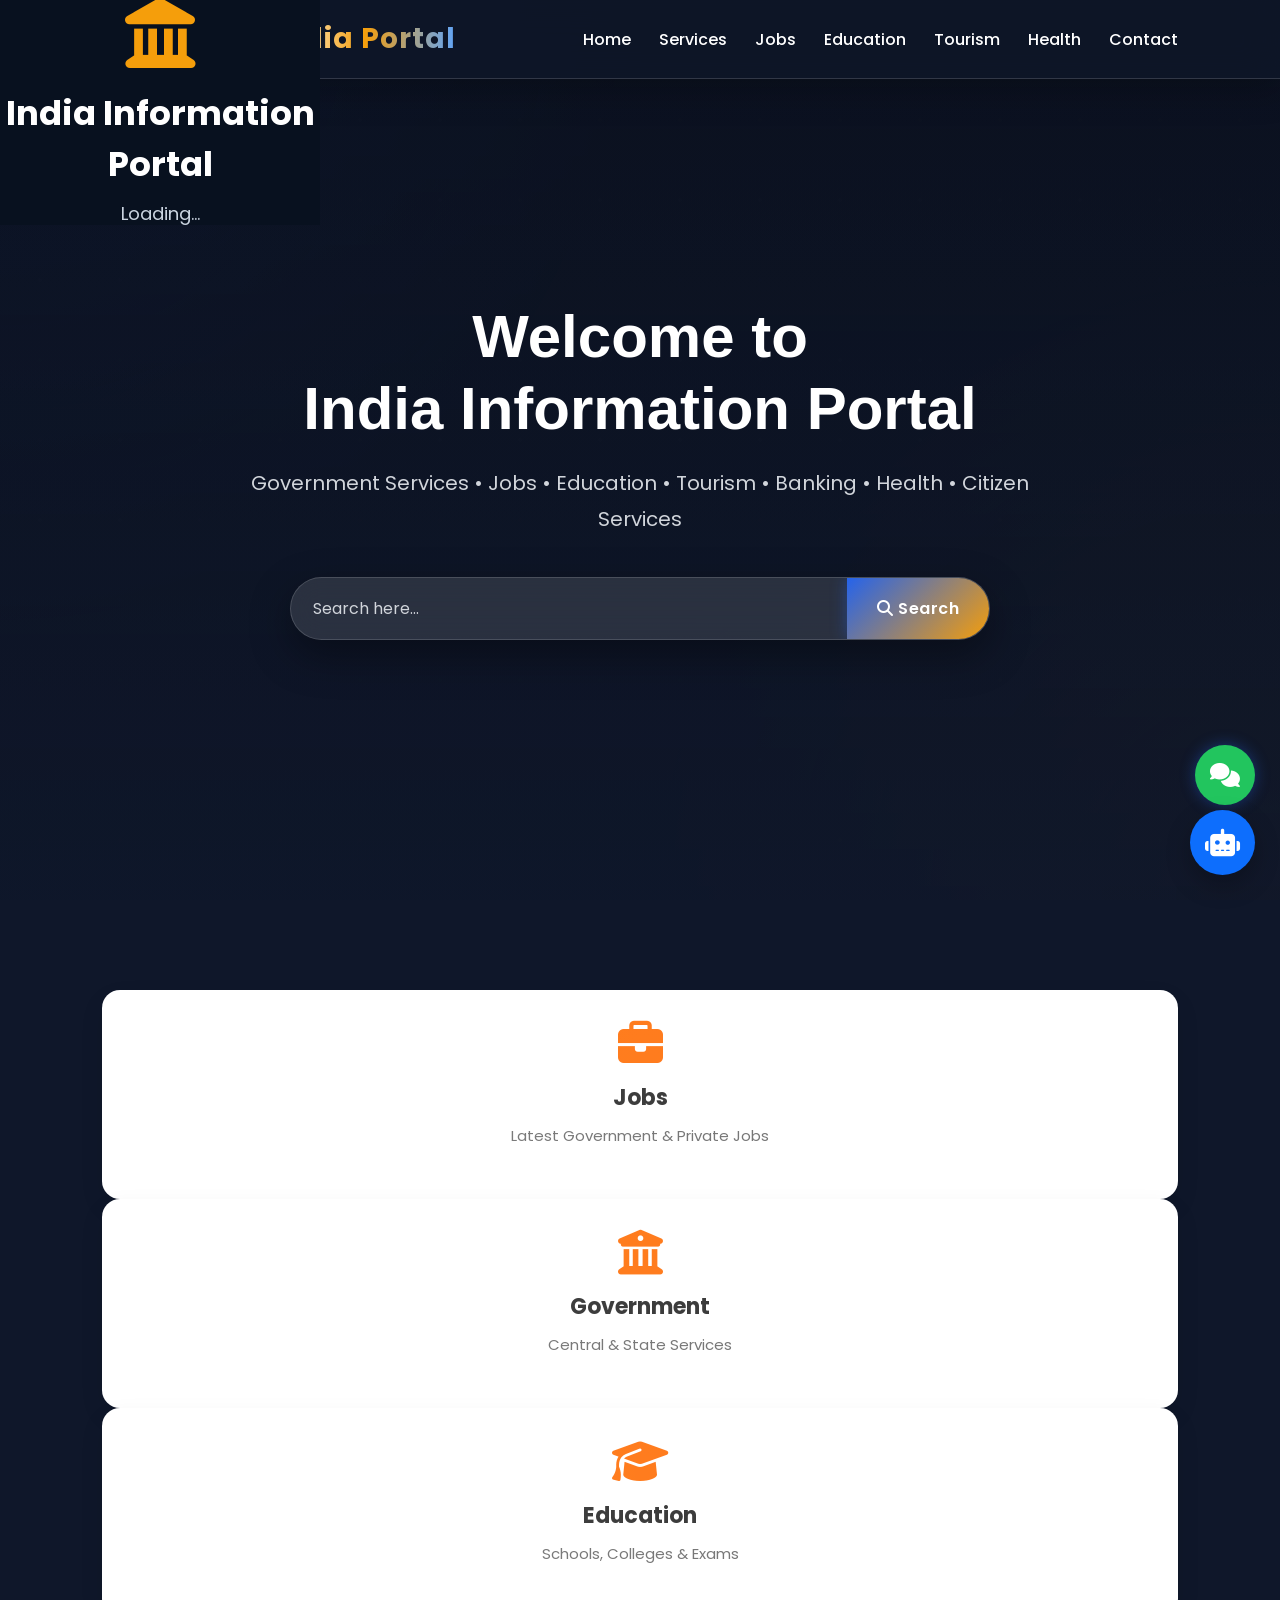
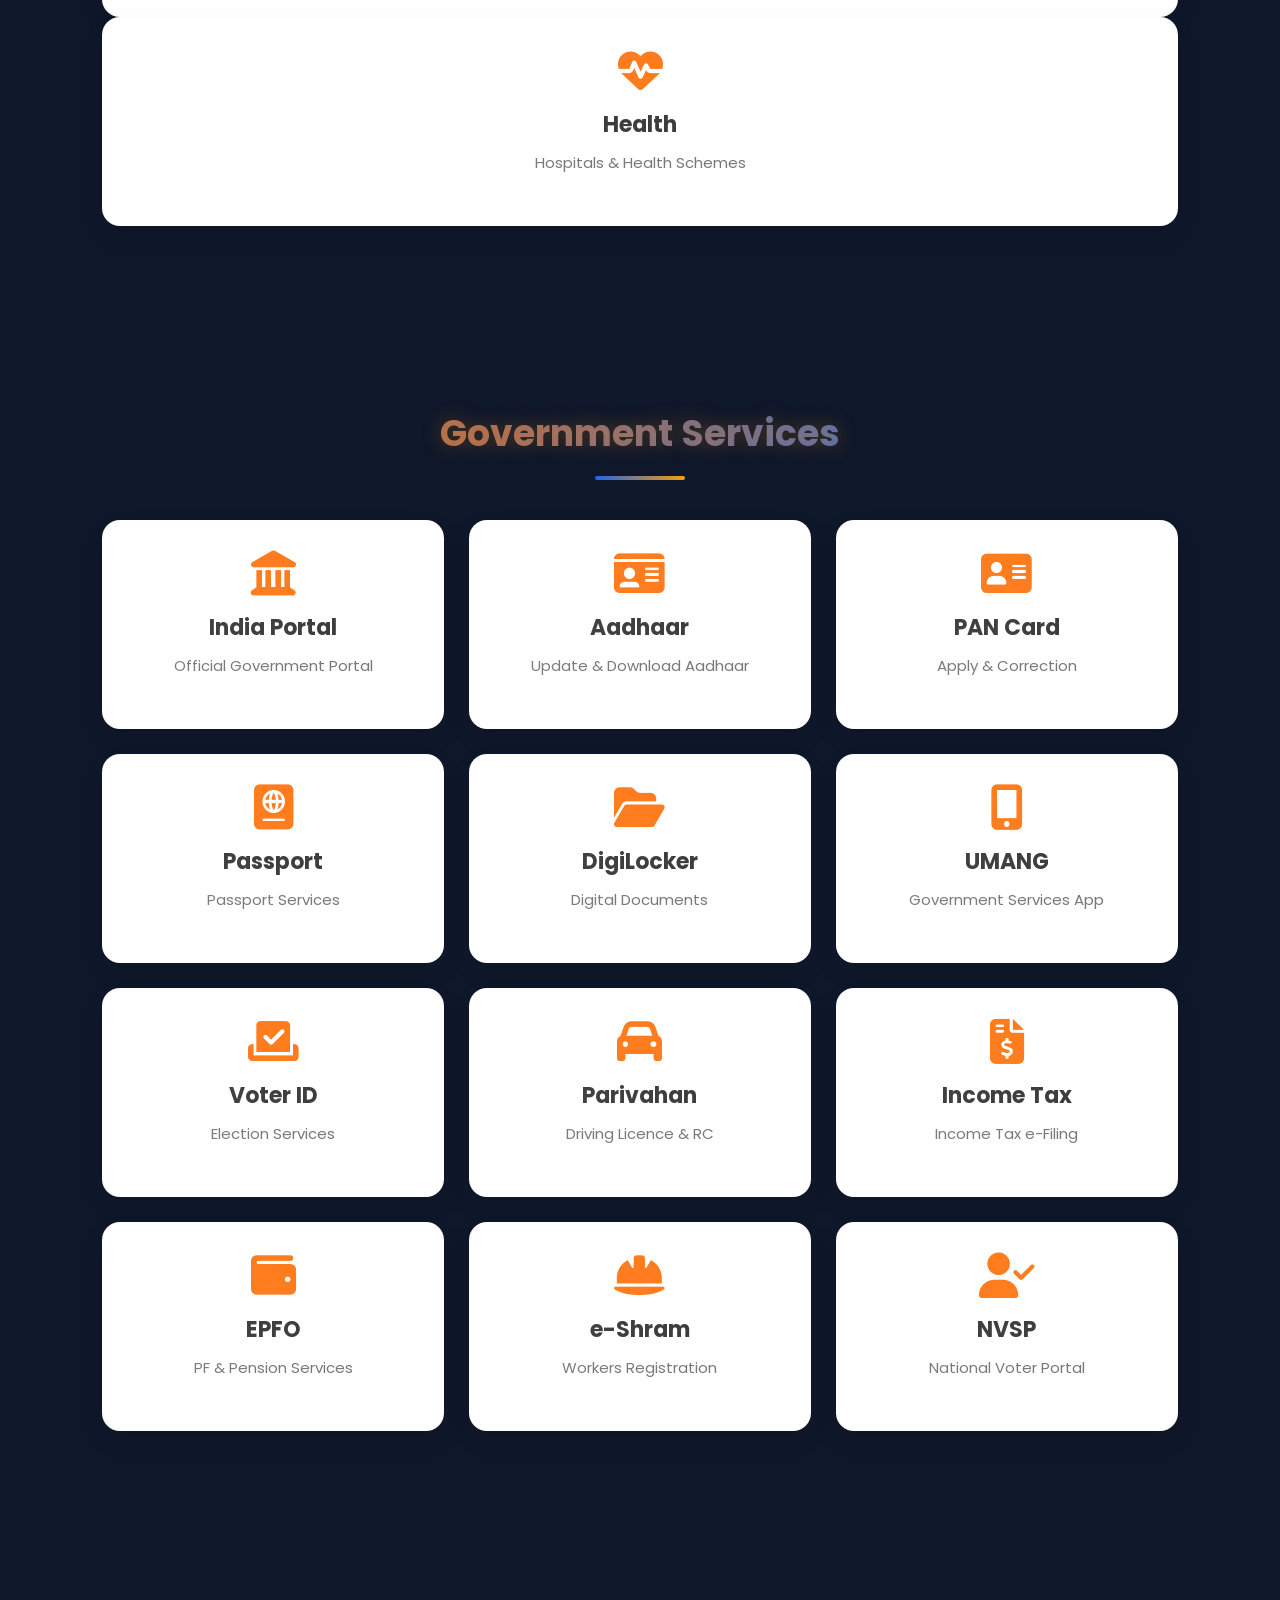
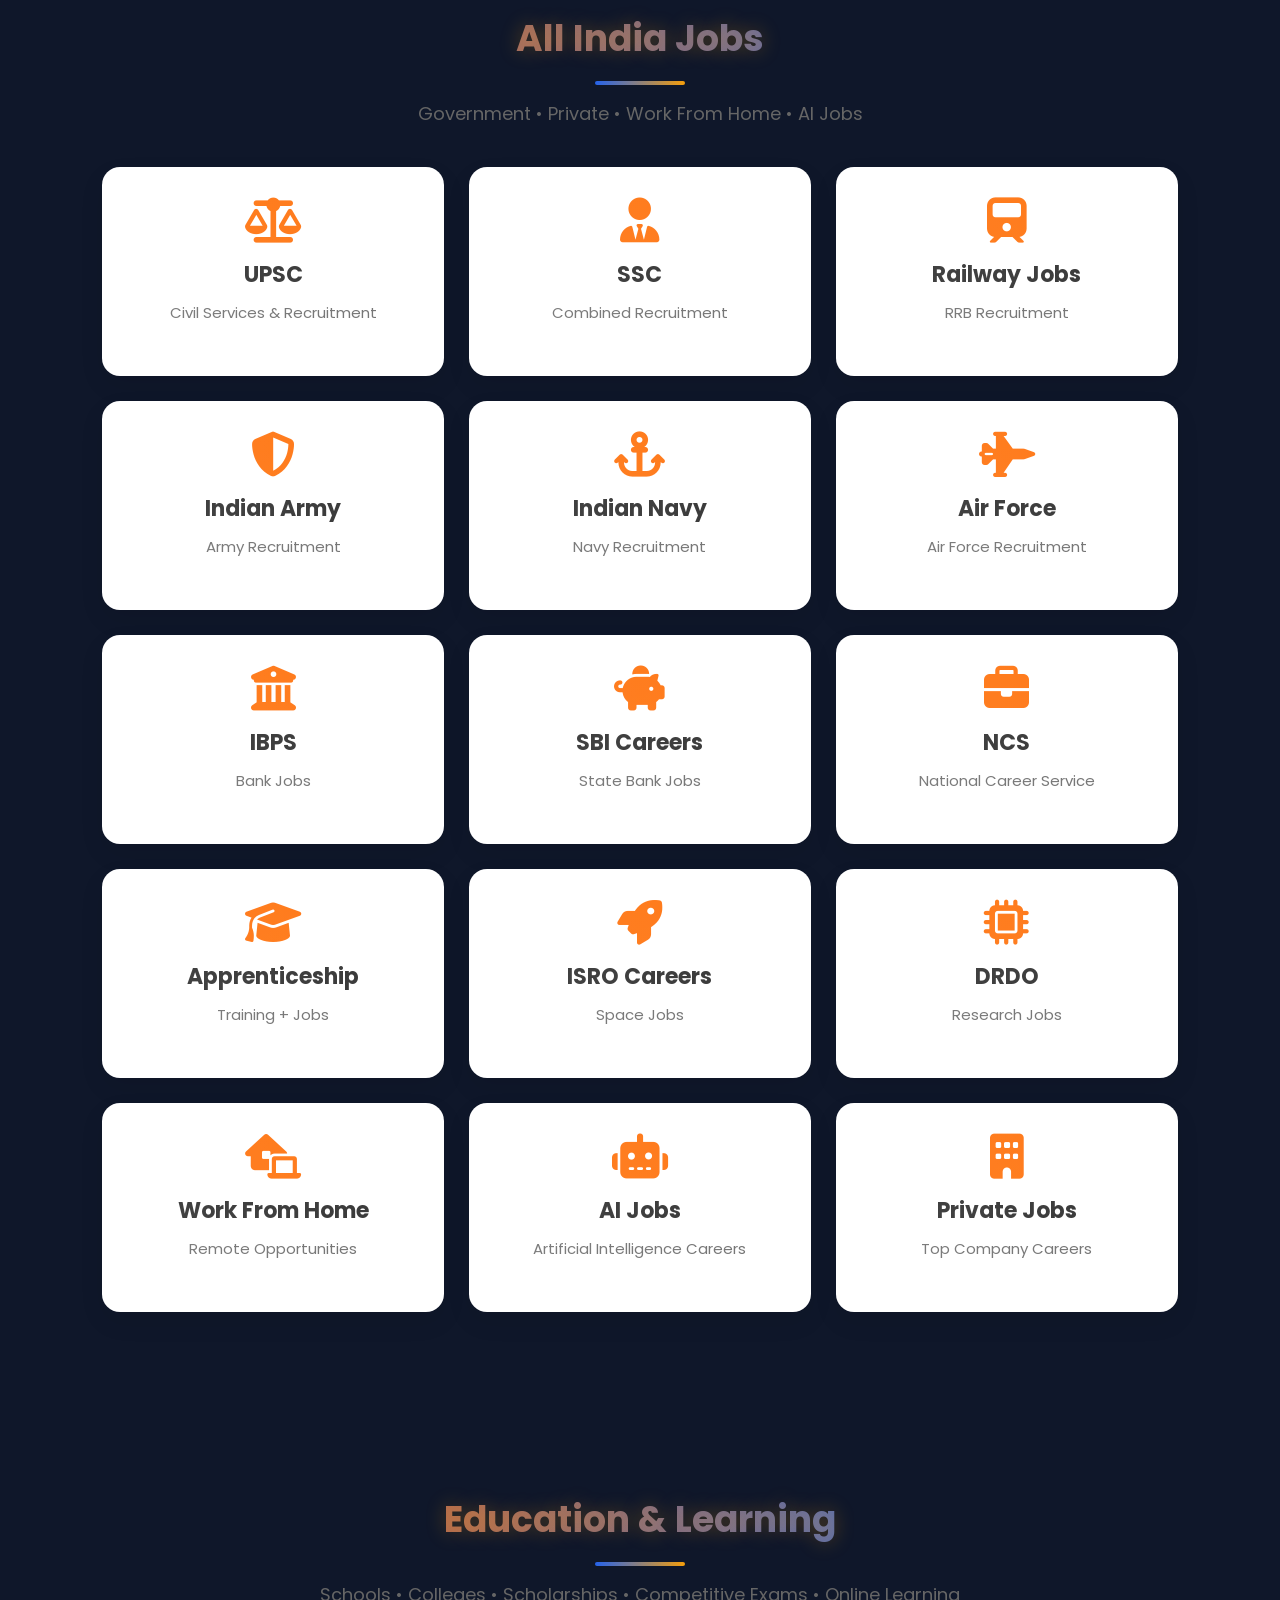
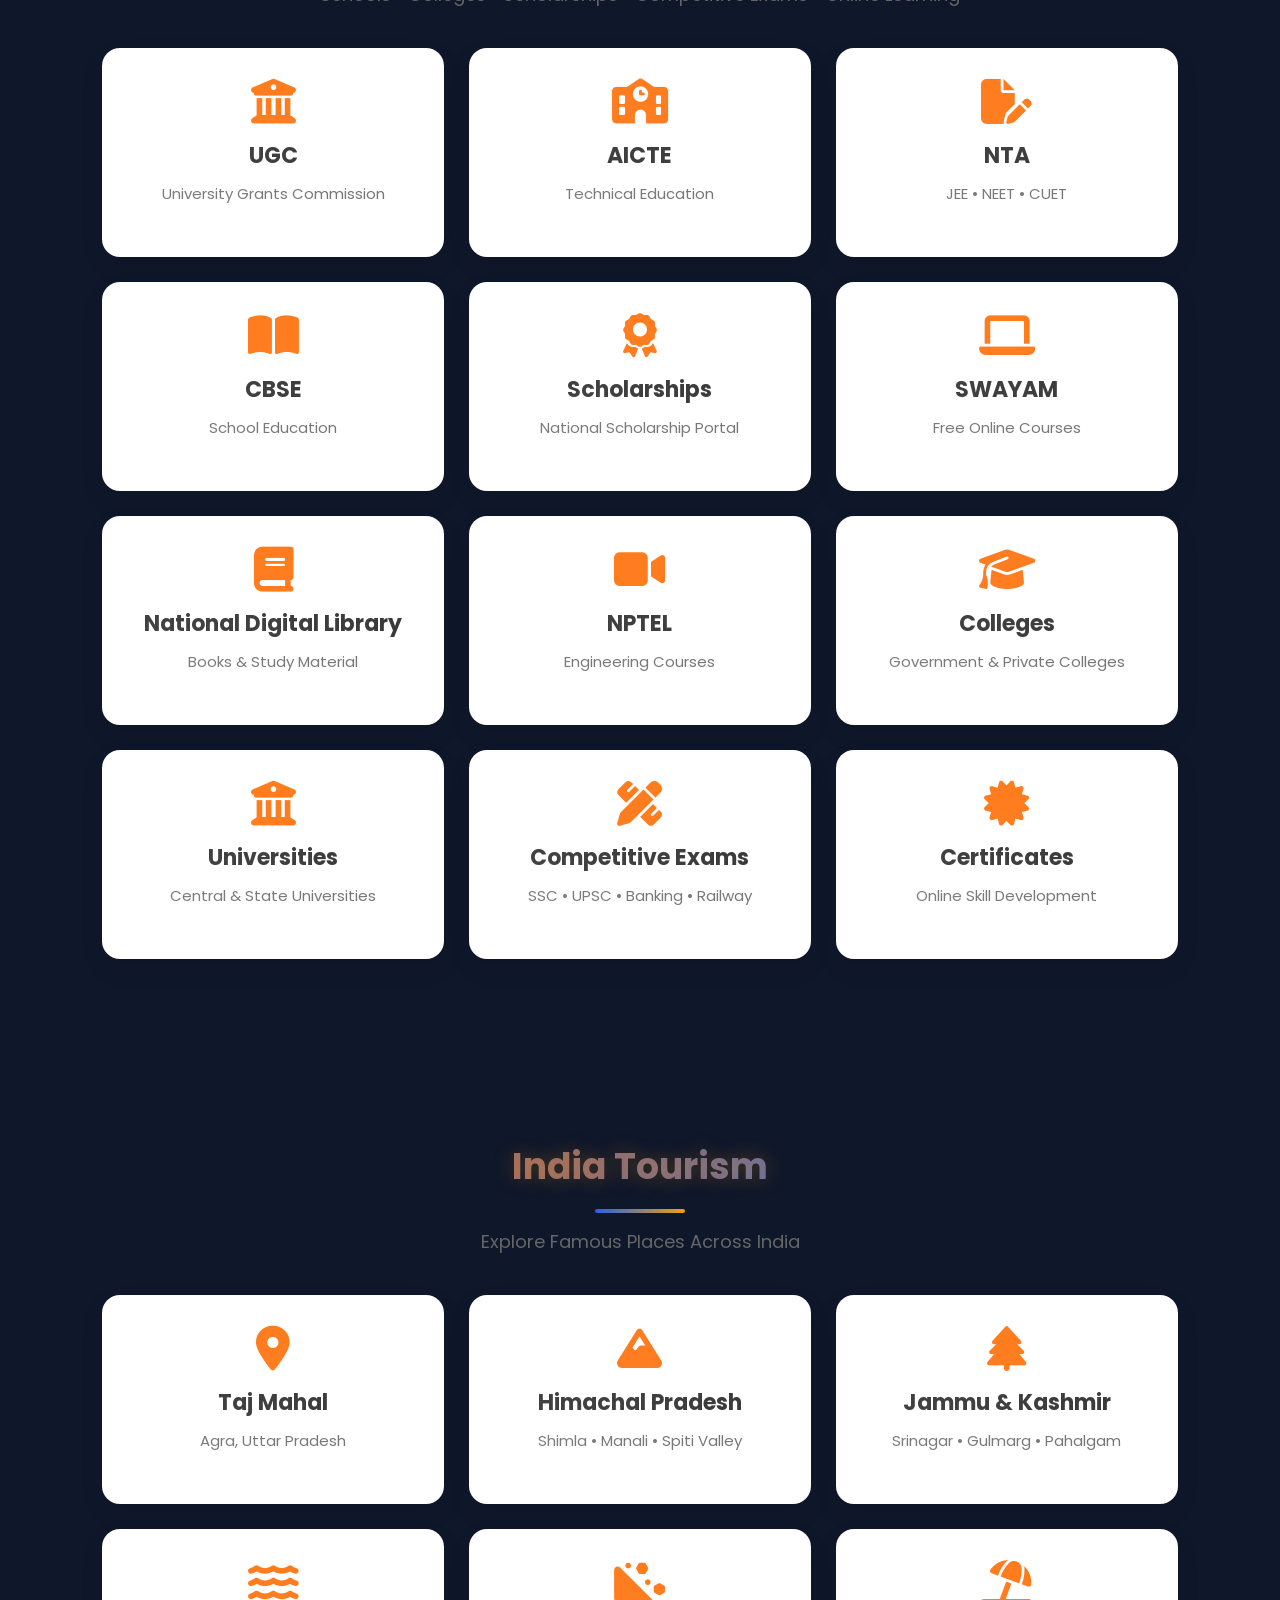
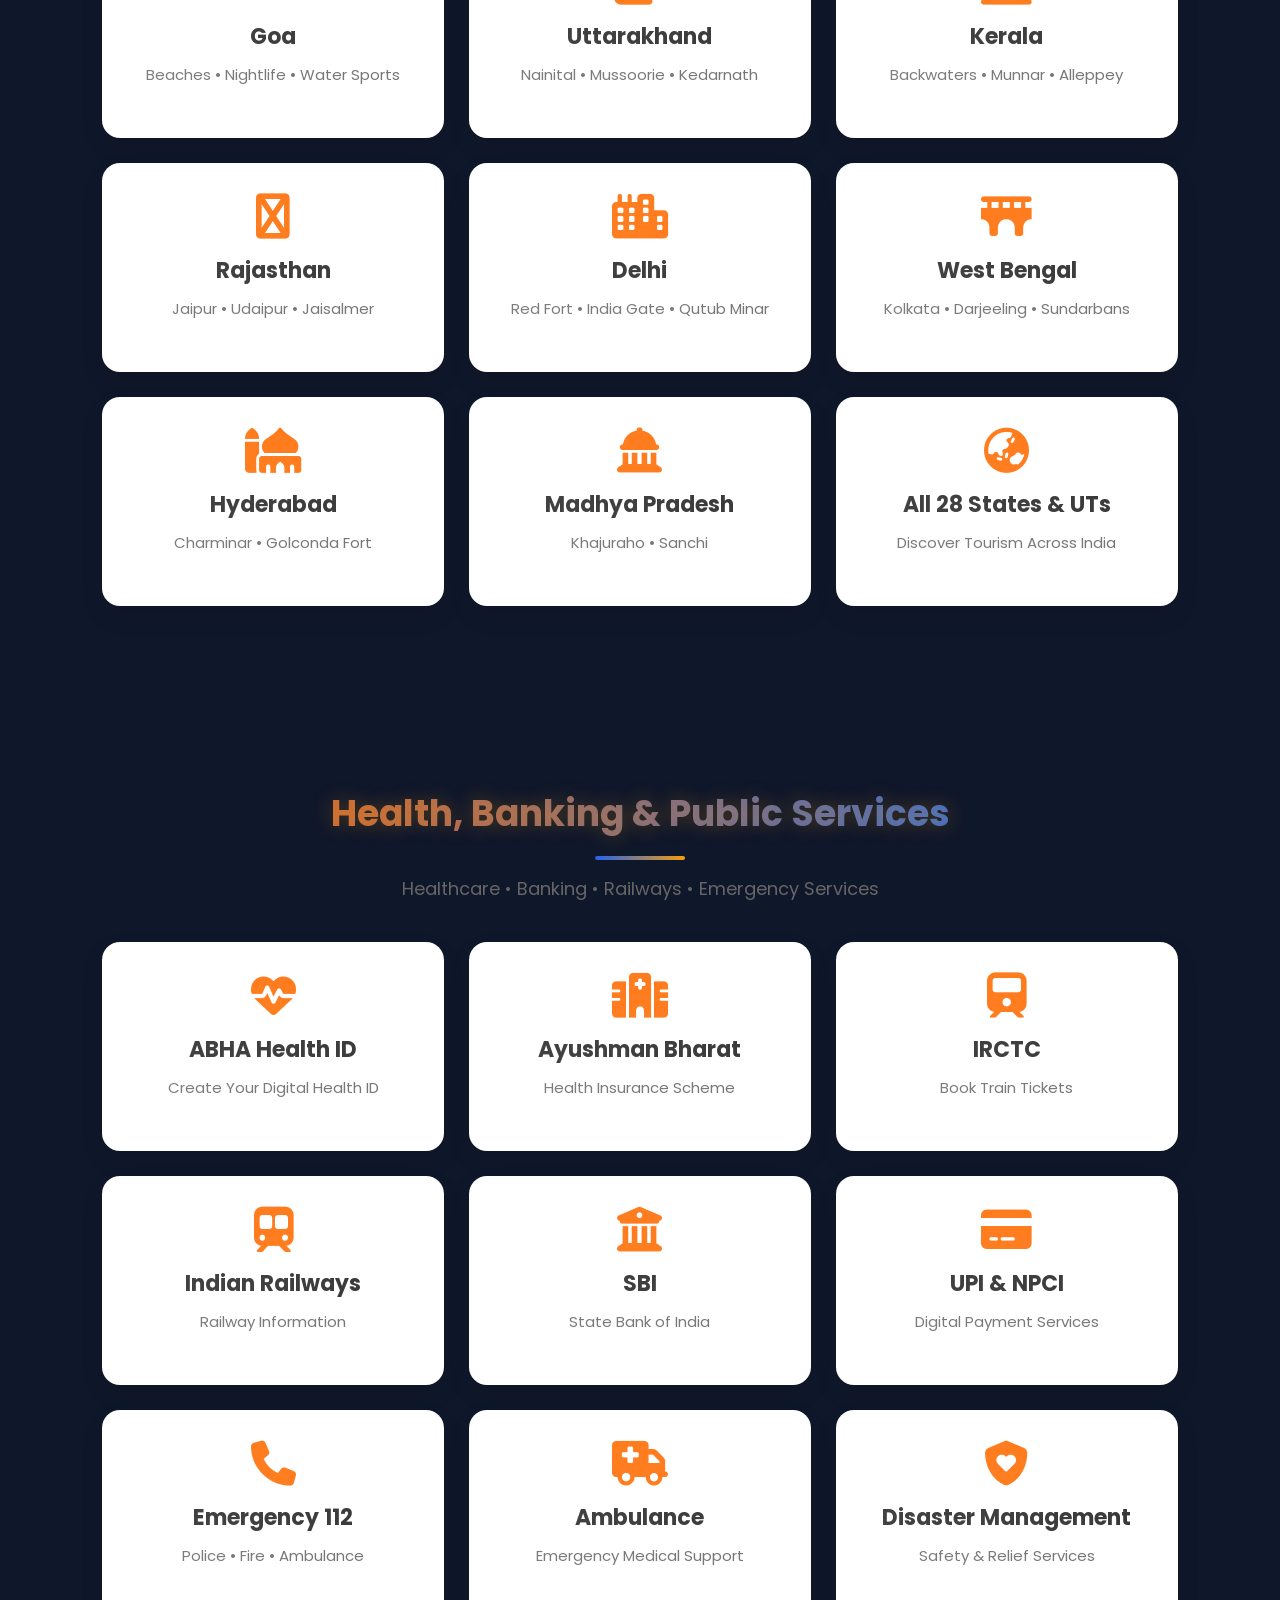
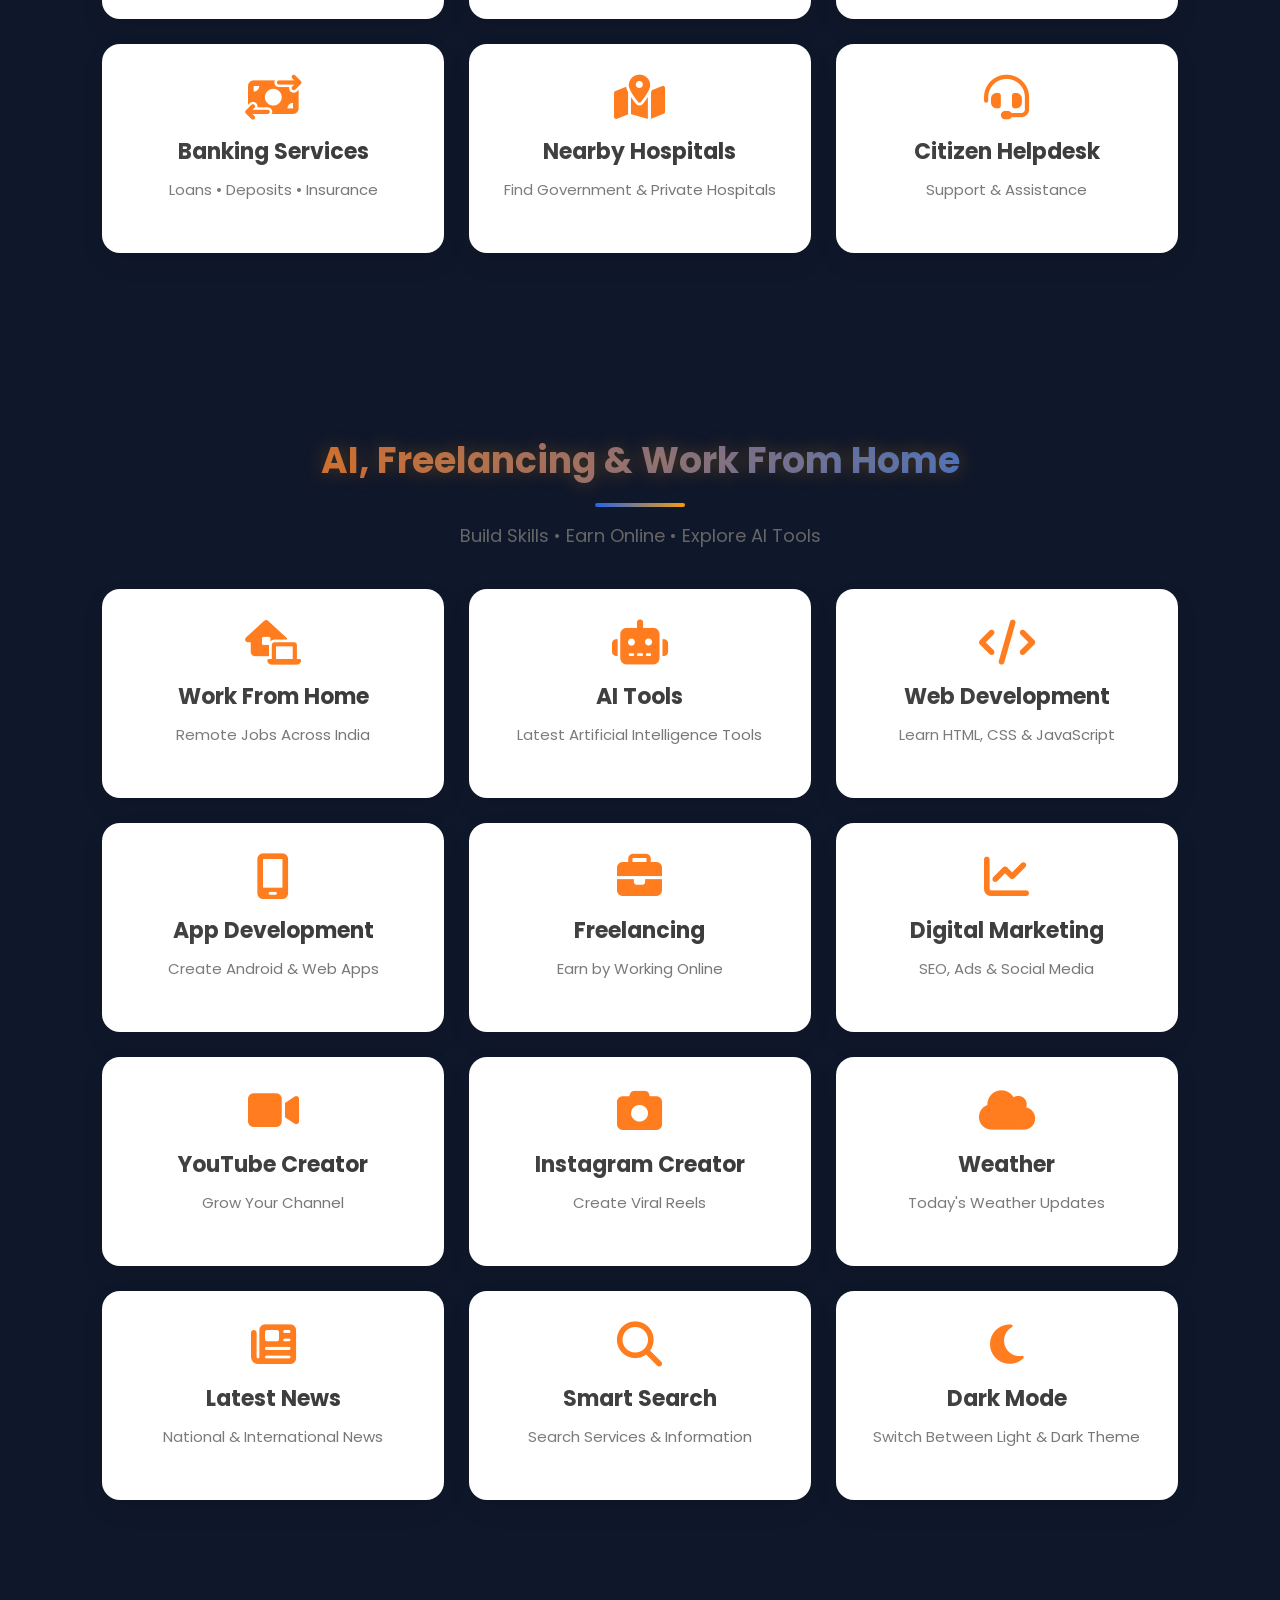
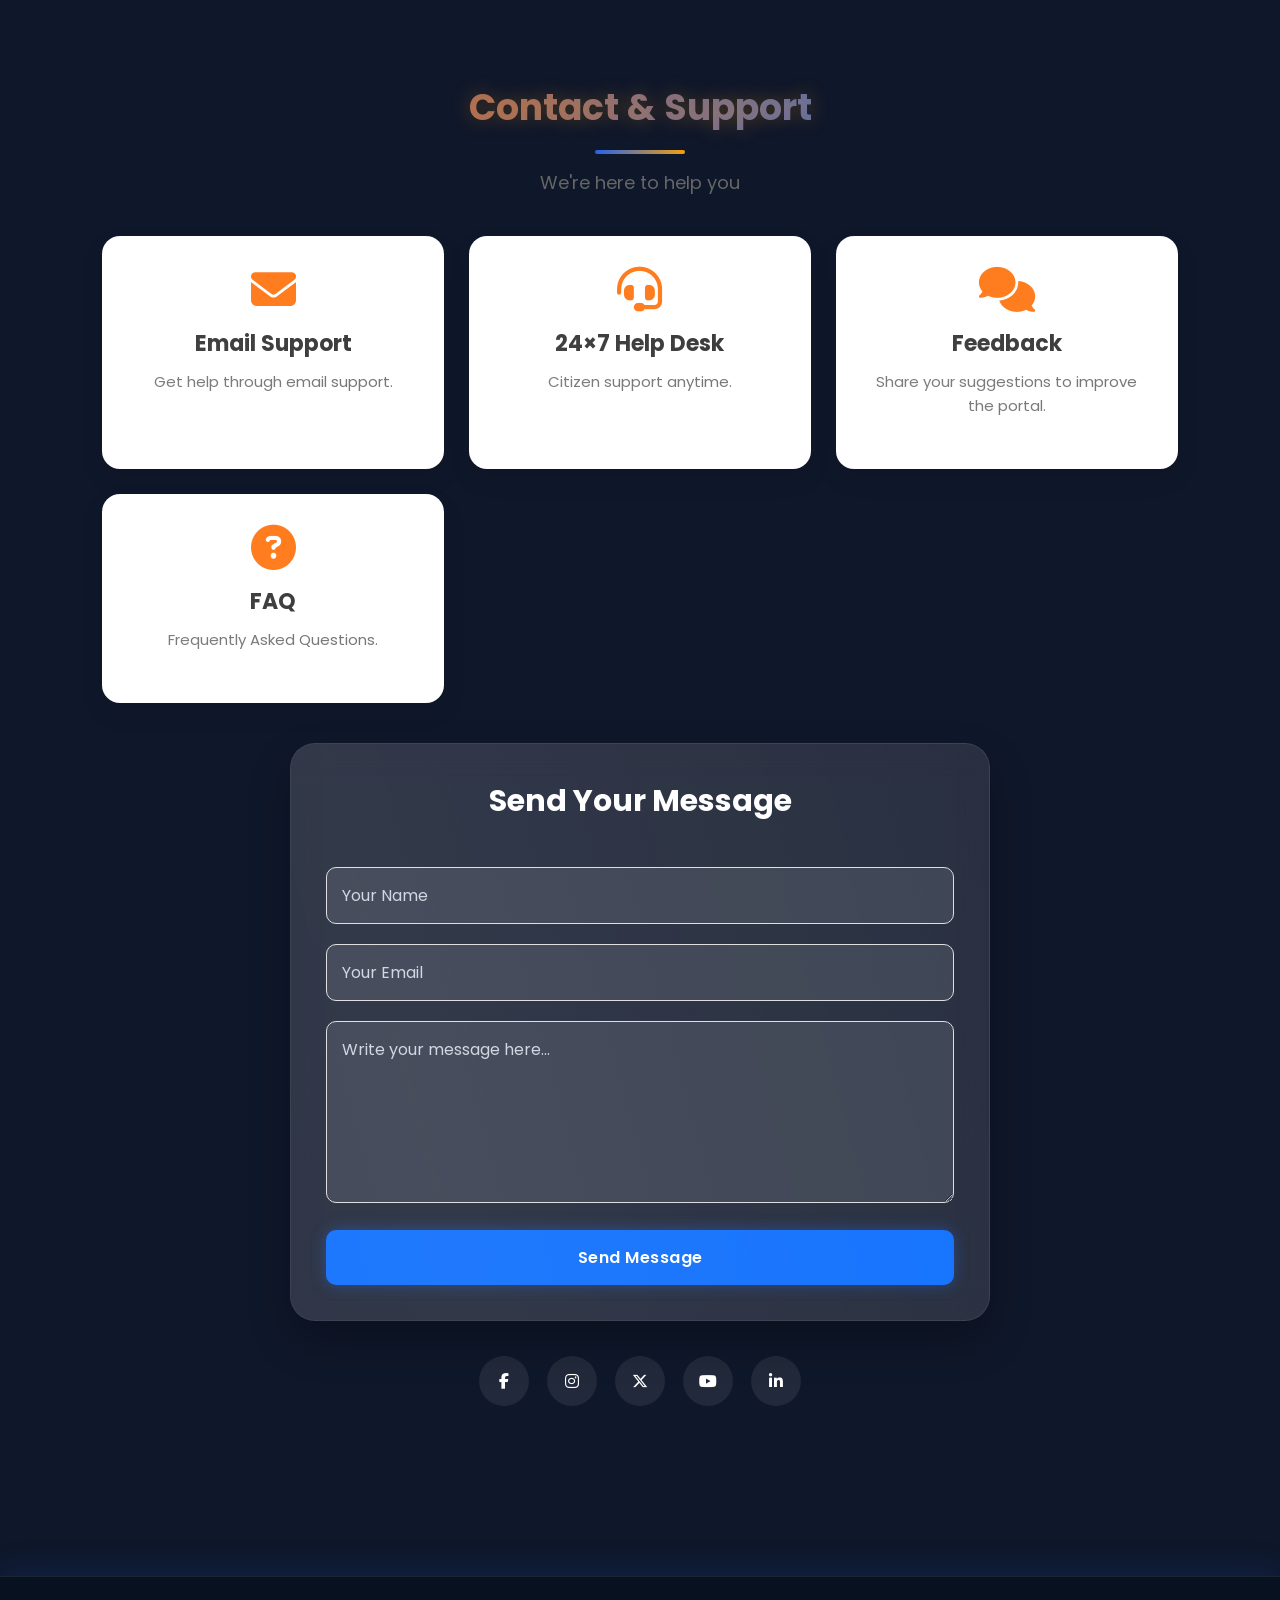
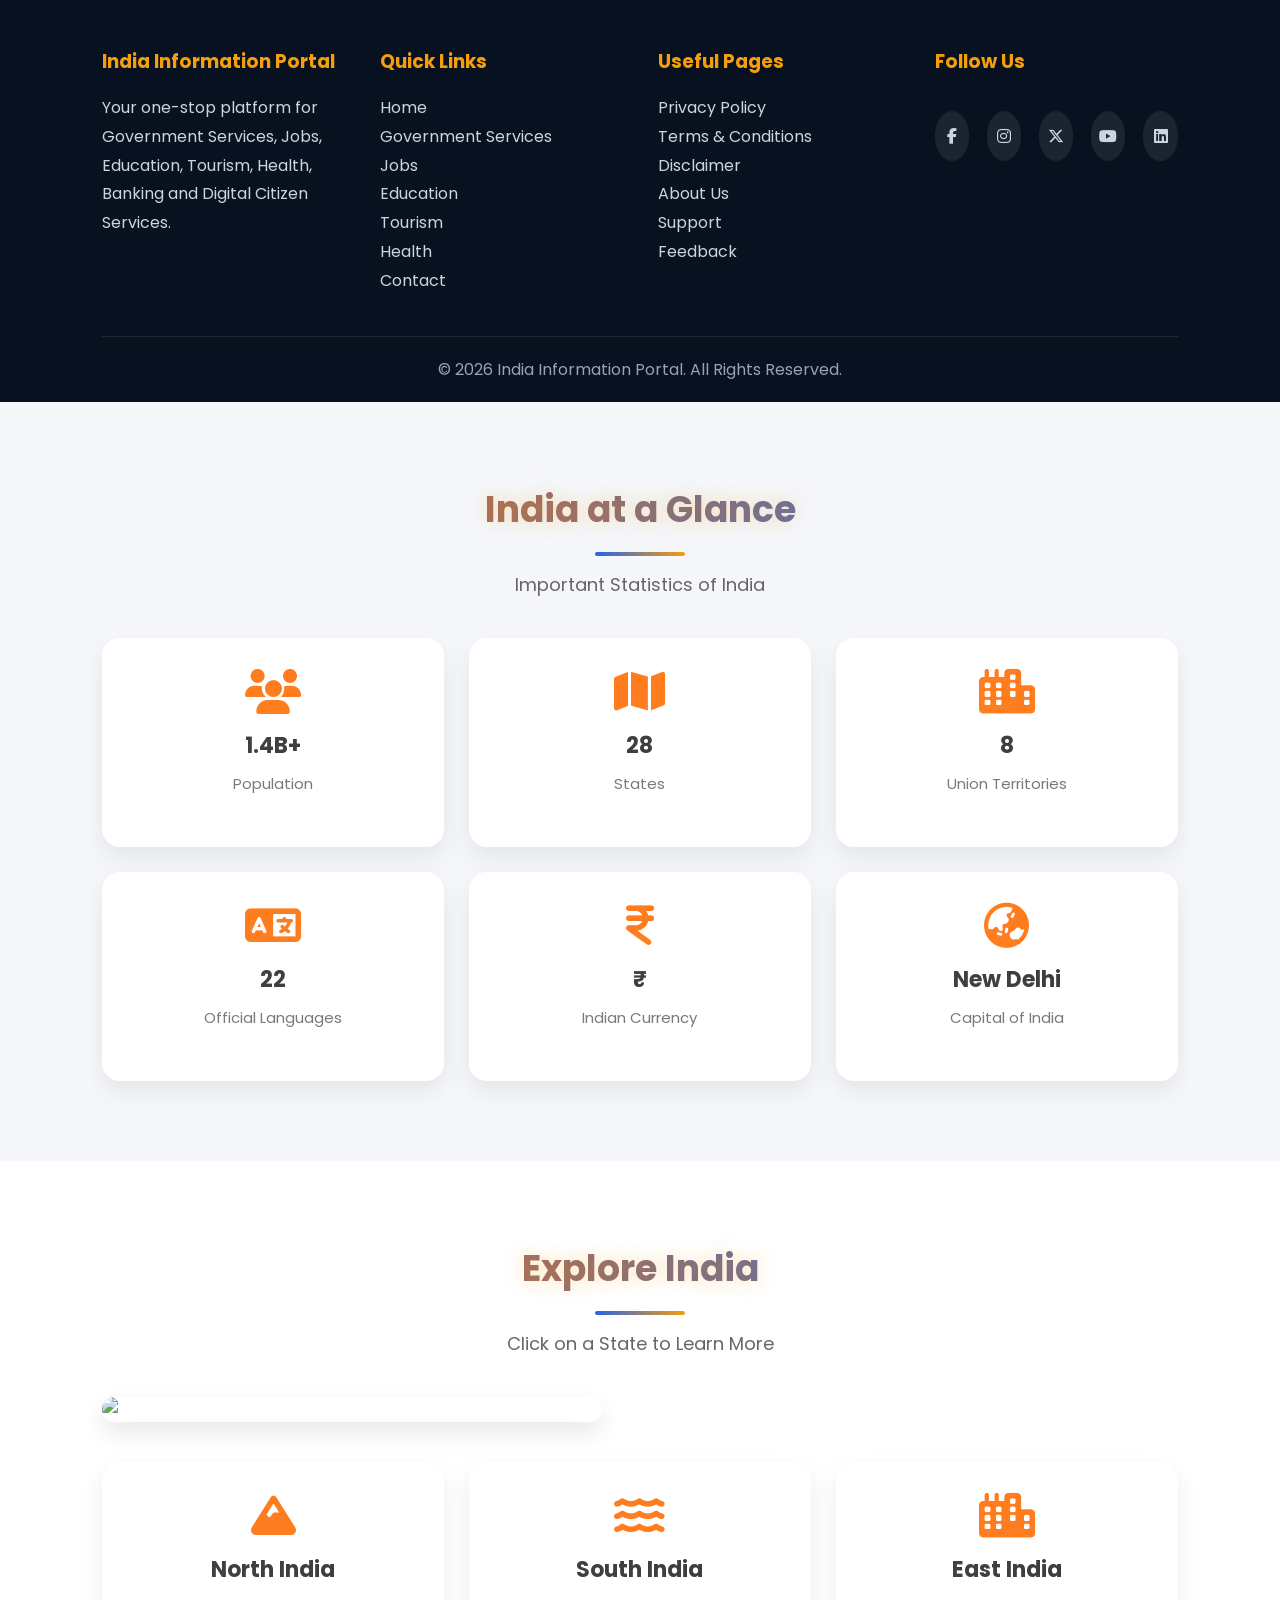
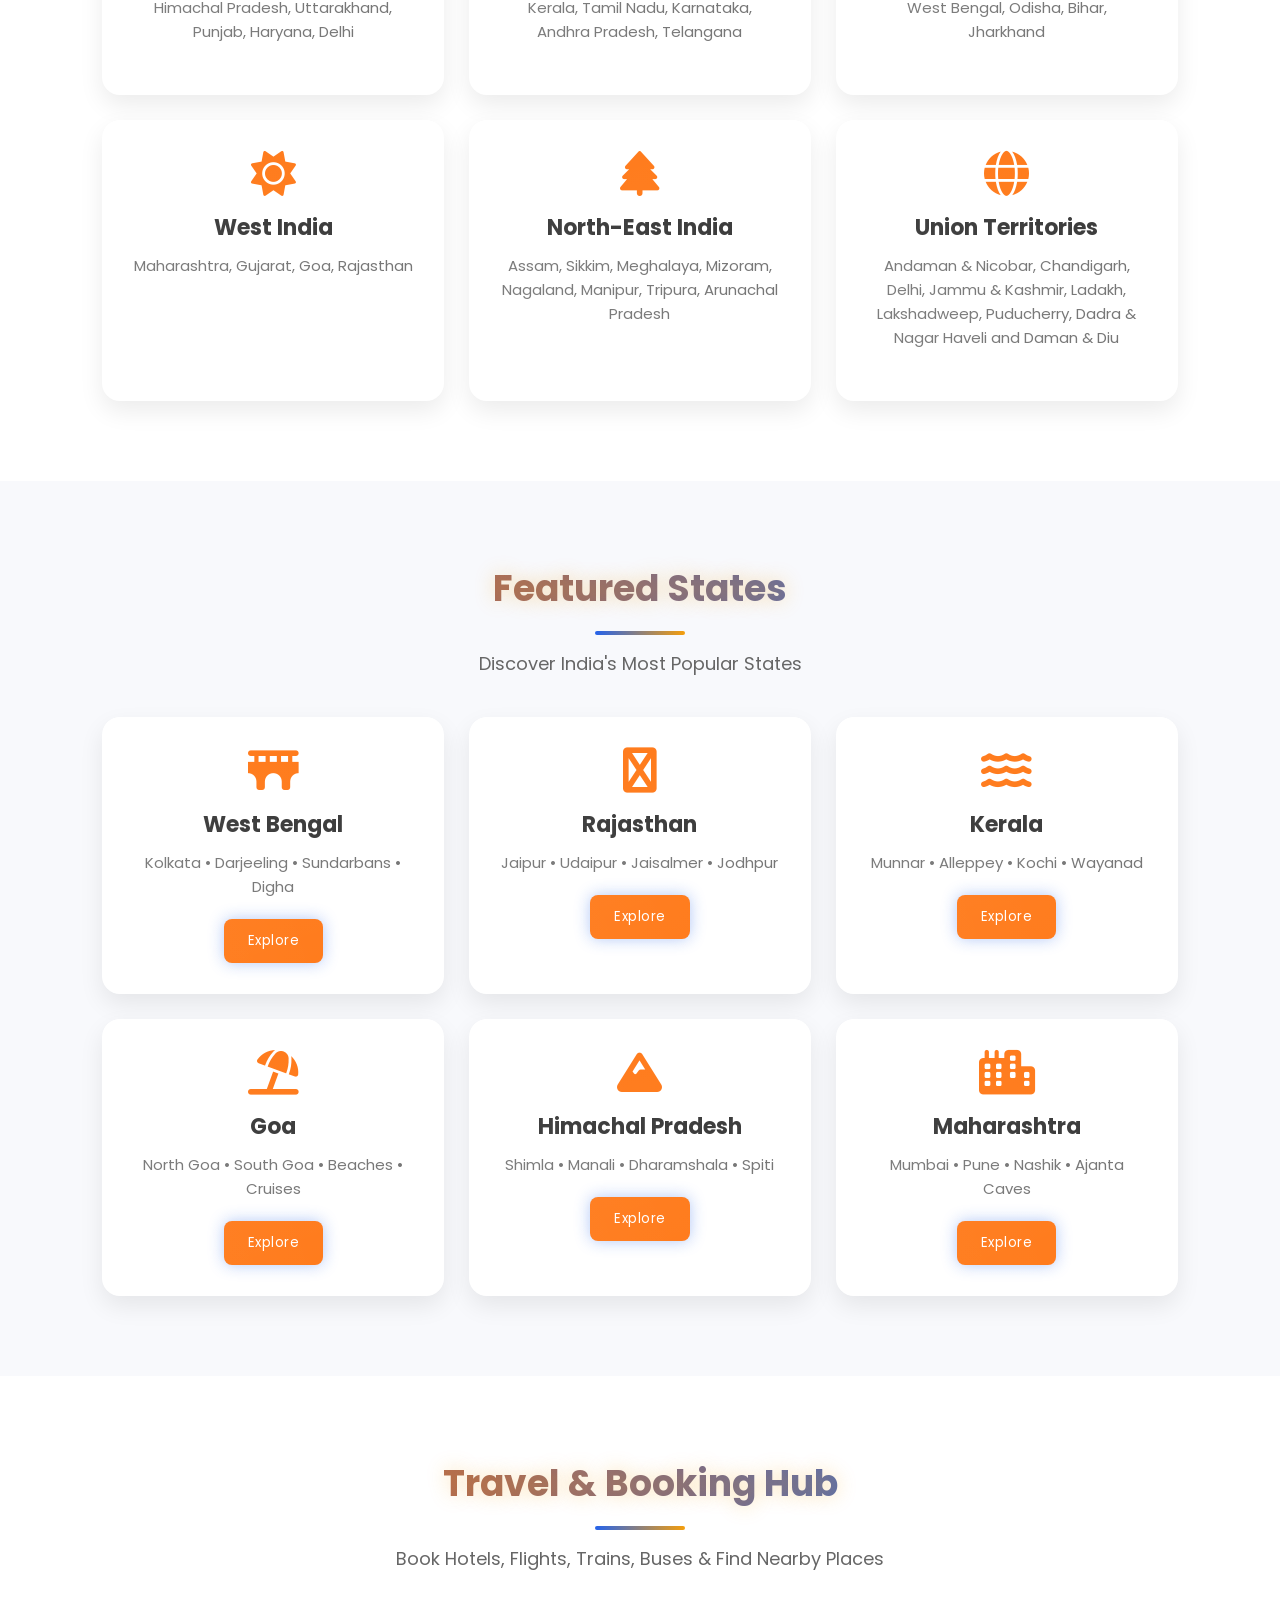
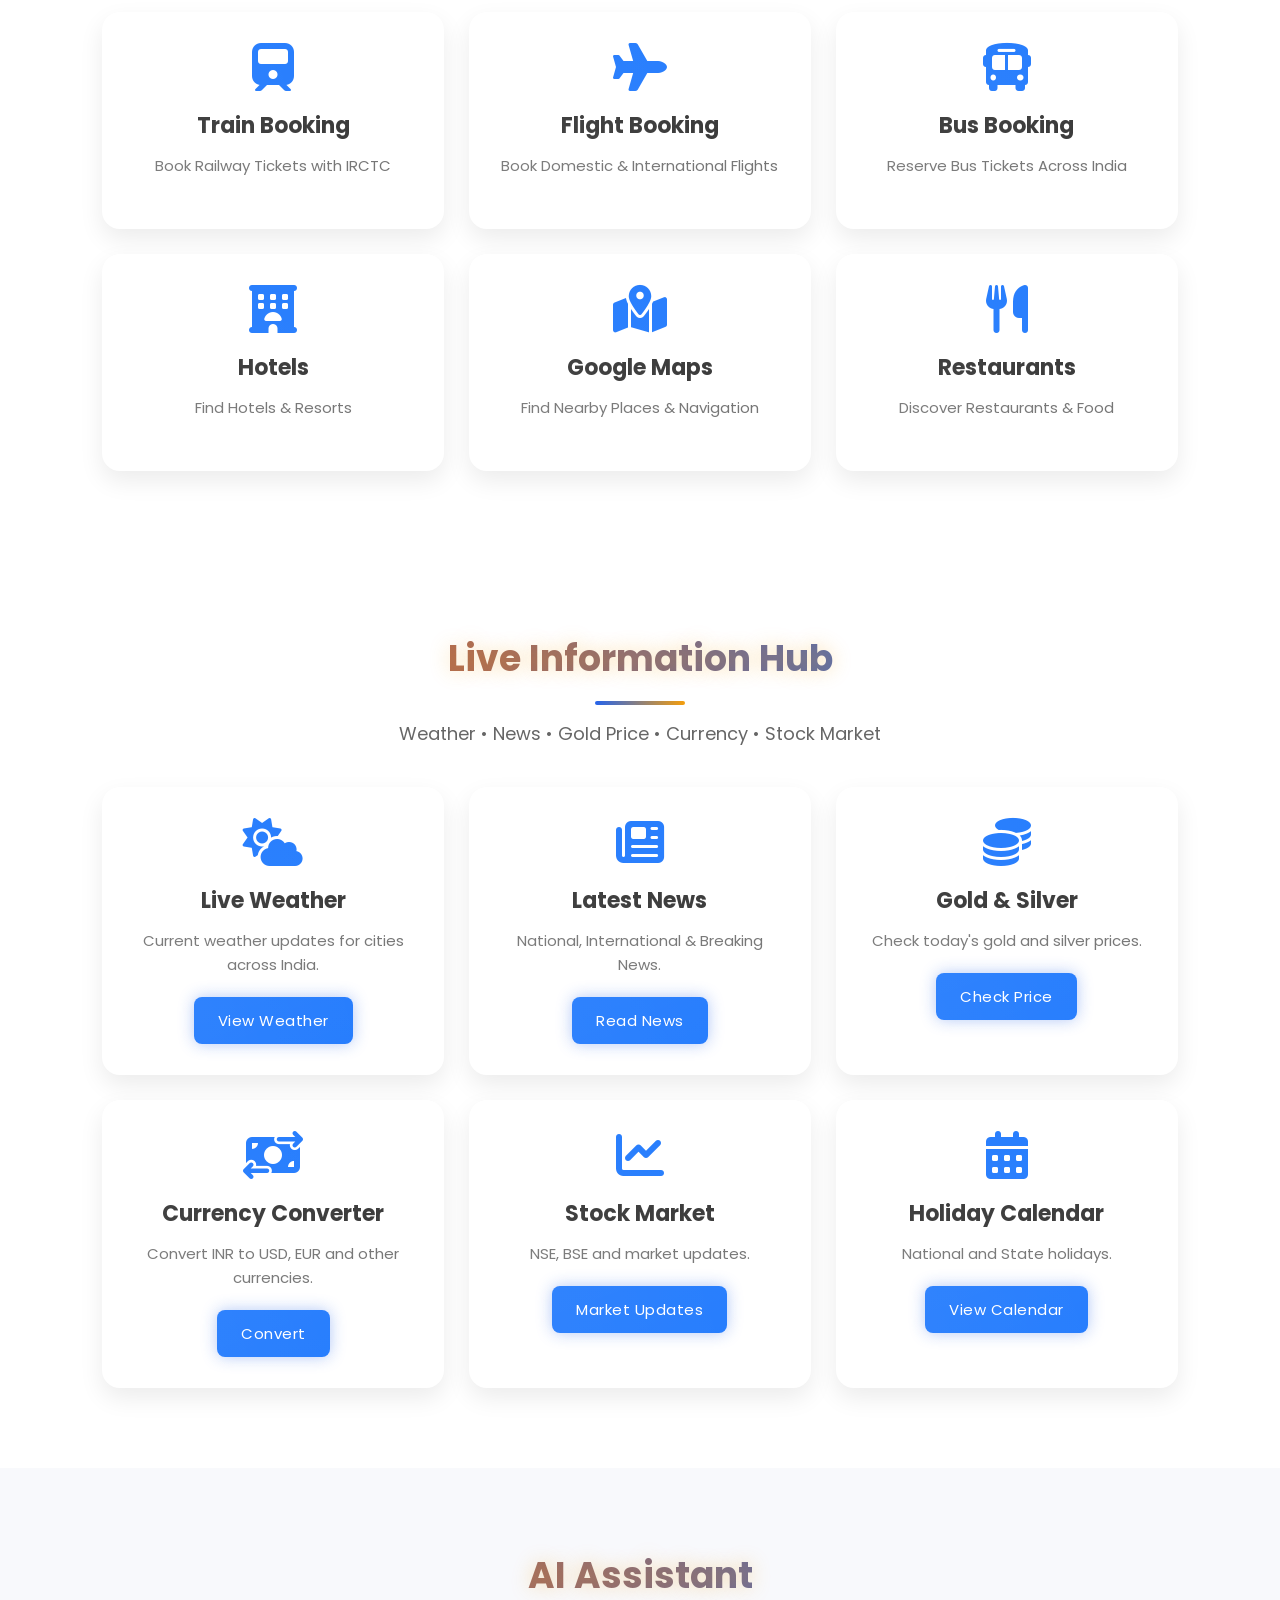
==== commit c984f4da: "Update Index.html" ====
--- a/Index.html
+++ b/Index.html
@@ -25,6 +25,19 @@
 <body>
 
 <header>
+<div class="top-banner">
+
+  <!-- Google AdSense Banner -->
+
+  <ins class="adsbygoogle"
+       style="display:block"
+       data-ad-client="ca-pub-XXXXXXXXXXXXXXXX"
+       data-ad-slot="1234567890"
+       data-ad-format="auto"
+       data-full-width-responsive="true">
+  </ins>
+
+</div>
 
 <div class="logo">
 <i class="fa-solid fa-landmark"></i>
--- a/style.css
+++ b/style.css
@@ -557,8 +557,8 @@
     position:fixed;
     top:0;
     left:0;
-    width:100%;
-    height:100%;
+    width:25%;
+    height:25vh;
     background:#08111f;
     display:flex;
     justify-content:center;
@@ -1323,3 +1323,938 @@
 }
 
 /* END */
+/* ========================= */
+/* PART-11 : INDIA STATS */
+/* ========================= */
+
+.india-stats{
+    padding:80px 8%;
+    background:#f5f7fb;
+}
+
+.section-title{
+    text-align:center;
+    font-size:36px;
+    font-weight:700;
+    margin-bottom:15px;
+    color:#222;
+}
+
+.section-subtitle{
+    text-align:center;
+    color:#666;
+    margin-bottom:40px;
+    font-size:18px;
+}
+
+.stats-container{
+    display:grid;
+    grid-template-columns:repeat(auto-fit,minmax(220px,1fr));
+    gap:25px;
+}
+
+.stat-card{
+    background:#fff;
+    padding:30px;
+    border-radius:18px;
+    text-align:center;
+    box-shadow:0 10px 25px rgba(0,0,0,.08);
+    transition:.3s;
+}
+
+.stat-card:hover{
+    transform:translateY(-8px);
+}
+
+.stat-card i{
+    font-size:42px;
+    color:#ff6b00;
+    margin-bottom:15px;
+}
+
+.stat-card h3{
+    font-size:30px;
+    color:#222;
+    margin-bottom:10px;
+}
+
+.stat-card p{
+    color:#666;
+    font-size:16px;
+}
+/* ========================= */
+/* PART-12 : INDIA MAP & FEATURED STATES */
+/* ========================= */
+
+.india-map{
+    padding:80px 8%;
+    background:#ffffff;
+    text-align:center;
+}
+
+.india-map img{
+    max-width:100%;
+    width:500px;
+    border-radius:20px;
+    box-shadow:0 10px 25px rgba(0,0,0,.1);
+}
+
+.featured-states{
+    padding:80px 8%;
+    background:#f8f9fc;
+}
+
+.card-container{
+    display:grid;
+    grid-template-columns:repeat(auto-fit,minmax(260px,1fr));
+    gap:25px;
+    margin-top:40px;
+}
+
+.card{
+    background:#fff;
+    padding:30px;
+    border-radius:18px;
+    text-align:center;
+    box-shadow:0 10px 25px rgba(0,0,0,.08);
+    transition:.3s;
+}
+
+.card:hover{
+    transform:translateY(-10px);
+    box-shadow:0 15px 35px rgba(0,0,0,.15);
+}
+
+.card i{
+    font-size:45px;
+    color:#ff6b00;
+    margin-bottom:15px;
+}
+
+.card h3{
+    font-size:22px;
+    color:#222;
+    margin-bottom:10px;
+}
+
+.card p{
+    color:#666;
+    margin-bottom:20px;
+    line-height:1.6;
+}
+
+.card button{
+    background:#ff6b00;
+    color:#fff;
+    border:none;
+    padding:12px 24px;
+    border-radius:8px;
+    cursor:pointer;
+    transition:.3s;
+}
+
+.card button:hover{
+    background:#e65c00;
+}
+/* ========================= */
+/* PART-13 : TRAVEL & LIVE INFO */
+/* ========================= */
+
+.travel-booking,
+.live-info{
+    padding:80px 8%;
+    background:#ffffff;
+}
+
+.travel-booking .card,
+.live-info .card{
+    background:#ffffff;
+    border-radius:18px;
+    padding:30px;
+    text-align:center;
+    box-shadow:0 10px 25px rgba(0,0,0,.08);
+    transition:all .3s ease;
+    text-decoration:none;
+    color:#222;
+}
+
+.travel-booking .card:hover,
+.live-info .card:hover{
+    transform:translateY(-10px);
+    box-shadow:0 15px 35px rgba(0,0,0,.15);
+}
+
+.travel-booking .card i,
+.live-info .card i{
+    font-size:48px;
+    color:#0d6efd;
+    margin-bottom:18px;
+}
+
+.travel-booking .card h3,
+.live-info .card h3{
+    font-size:22px;
+    margin-bottom:12px;
+    color:#222;
+}
+
+.travel-booking .card p,
+.live-info .card p{
+    color:#666;
+    line-height:1.6;
+    margin-bottom:20px;
+}
+
+.travel-booking .card button,
+.live-info .card button{
+    background:#0d6efd;
+    color:#fff;
+    border:none;
+    padding:12px 24px;
+    border-radius:8px;
+    cursor:pointer;
+    font-size:15px;
+    transition:.3s;
+}
+
+.travel-booking .card button:hover,
+.live-info .card button:hover{
+    background:#0b5ed7;
+    transform:scale(1.05);
+}
+/* ========================= */
+/* PART-14 : AI ASSISTANT */
+/* ========================= */
+
+.ai-assistant{
+    padding:80px 8%;
+    background:#f8f9fc;
+}
+
+.ai-chat-button{
+    position:fixed;
+    right:25px;
+    bottom:25px;
+    width:65px;
+    height:65px;
+    background:#0d6efd;
+    color:#fff;
+    border-radius:50%;
+    display:flex;
+    justify-content:center;
+    align-items:center;
+    font-size:28px;
+    cursor:pointer;
+    box-shadow:0 10px 25px rgba(0,0,0,.25);
+    z-index:9999;
+    transition:.3s;
+}
+
+.ai-chat-button:hover{
+    transform:scale(1.1);
+    background:#0b5ed7;
+}
+
+.ai-chat-box{
+    position:fixed;
+    right:25px;
+    bottom:105px;
+    width:340px;
+    background:#fff;
+    border-radius:18px;
+    overflow:hidden;
+    box-shadow:0 15px 35px rgba(0,0,0,.2);
+    display:none;
+    z-index:9999;
+}
+
+.ai-header{
+    background:#0d6efd;
+    color:#fff;
+    padding:18px;
+    text-align:center;
+    font-size:18px;
+    font-weight:600;
+}
+
+.ai-body{
+    padding:20px;
+    max-height:300px;
+    overflow-y:auto;
+}
+
+.ai-body p{
+    margin-bottom:12px;
+    color:#444;
+    line-height:1.6;
+}
+
+.ai-footer{
+    display:flex;
+    border-top:1px solid #ddd;
+}
+
+.ai-footer input{
+    flex:1;
+    border:none;
+    outline:none;
+    padding:14px;
+    font-size:15px;
+}
+
+.ai-footer button{
+    border:none;
+    background:#0d6efd;
+    color:#fff;
+    padding:0 20px;
+    cursor:pointer;
+    transition:.3s;
+}
+
+.ai-footer button:hover{
+    background:#0b5ed7;
+}
+
+@media(max-width:768px){
+
+    .ai-chat-box{
+        width:90%;
+        right:5%;
+    }
+
+    .ai-chat-button{
+        width:58px;
+        height:58px;
+        font-size:24px;
+    }
+
+}
+
+         /* ========================= */
+/* PART-15 : DASHBOARD & CAREER */
+/* ========================= */
+
+.user-dashboard,
+.profile-section,
+.career-hub,
+.career-tips{
+    padding:80px 8%;
+    background:#f8f9fc;
+}
+
+.profile-section{
+    background:#ffffff;
+}
+
+.contact-form{
+    max-width:700px;
+    margin:40px auto 0;
+    display:flex;
+    flex-direction:column;
+    gap:18px;
+}
+
+.contact-form input,
+.contact-form textarea{
+    width:100%;
+    padding:15px;
+    border:1px solid #ddd;
+    border-radius:10px;
+    font-size:16px;
+    outline:none;
+    transition:.3s;
+}
+
+.contact-form input:focus,
+.contact-form textarea:focus{
+    border-color:#0d6efd;
+    box-shadow:0 0 8px rgba(13,110,253,.25);
+}
+
+.contact-form button{
+    padding:15px;
+    background:#0d6efd;
+    color:#fff;
+    border:none;
+    border-radius:10px;
+    font-size:16px;
+    cursor:pointer;
+    transition:.3s;
+}
+
+.contact-form button:hover{
+    background:#0b5ed7;
+    transform:translateY(-2px);
+}
+
+.user-dashboard .card,
+.career-hub .card,
+.career-tips .card{
+    transition:.3s;
+}
+
+.user-dashboard .card:hover,
+.career-hub .card:hover,
+.career-tips .card:hover{
+    transform:translateY(-10px);
+    box-shadow:0 15px 35px rgba(0,0,0,.15);
+}
+
+.user-dashboard .card i,
+.career-hub .card i,
+.career-tips .card i{
+    font-size:48px;
+    color:#198754;
+    margin-bottom:18px;
+}
+
+.user-dashboard .card button,
+.career-hub .card button{
+    background:#198754;
+    color:#fff;
+    border:none;
+    padding:12px 24px;
+    border-radius:8px;
+    cursor:pointer;
+    transition:.3s;
+}
+
+.user-dashboard .card button:hover,
+.career-hub .card button:hover{
+    background:#157347;
+}
+
+@media(max-width:768px){
+
+    .contact-form{
+        width:100%;
+    }
+
+}
+   /* ========================= */
+/* PART-16 : SHOPPING & FOOTER */
+/* ========================= */
+
+.shopping-services,
+.quick-actions,
+.faq-section,
+.support-center,
+.social-section{
+    padding:80px 8%;
+    background:#ffffff;
+}
+
+.quick-actions,
+.support-center{
+    background:#f8f9fc;
+}
+
+/* Social Icons */
+
+.social-icons{
+    display:flex;
+    justify-content:center;
+    align-items:center;
+    gap:20px;
+    margin-top:35px;
+    flex-wrap:wrap;
+}
+
+.social-icons a{
+    width:60px;
+    height:60px;
+    display:flex;
+    justify-content:center;
+    align-items:center;
+    border-radius:50%;
+    background:#0d6efd;
+    color:#fff;
+    text-decoration:none;
+    font-size:24px;
+    transition:.3s;
+    box-shadow:0 10px 20px rgba(0,0,0,.15);
+}
+
+.social-icons a:hover{
+    transform:translateY(-8px) scale(1.1);
+    background:#198754;
+}
+
+/* Premium Footer */
+
+.premium-footer{
+    background:#111827;
+    color:#ffffff;
+    text-align:center;
+    padding:50px 20px;
+}
+
+.premium-footer p{
+    margin:12px 0;
+    line-height:1.8;
+    color:#d1d5db;
+}
+
+.footer-links{
+    display:flex;
+    justify-content:center;
+    flex-wrap:wrap;
+    gap:18px;
+    margin:25px 0;
+}
+
+.footer-links a{
+    color:#ffffff;
+    text-decoration:none;
+    transition:.3s;
+}
+
+.footer-links a:hover{
+    color:#0d6efd;
+}
+
+/* Responsive */
+
+@media(max-width:768px){
+
+    .social-icons{
+        gap:15px;
+    }
+
+    .social-icons a{
+        width:50px;
+        height:50px;
+        font-size:20px;
+    }
+
+    .footer-links{
+        flex-direction:column;
+        gap:12px;
+    }
+
+}
+      /* ========================= */
+/* PART-17 : PREMIUM EFFECTS */
+/* ========================= */
+
+/* Smooth Scrolling */
+html{
+    scroll-behavior:smooth;
+}
+
+/* Custom Scrollbar */
+::-webkit-scrollbar{
+    width:10px;
+}
+
+::-webkit-scrollbar-track{
+    background:#f1f1f1;
+}
+
+::-webkit-scrollbar-thumb{
+    background:#0d6efd;
+    border-radius:20px;
+}
+
+::-webkit-scrollbar-thumb:hover{
+    background:#084298;
+}
+
+/* Fade Animation */
+@keyframes fadeUp{
+
+    from{
+        opacity:0;
+        transform:translateY(40px);
+    }
+
+    to{
+        opacity:1;
+        transform:translateY(0);
+    }
+
+}
+
+.card,
+.stat-card,
+.section-title,
+.section-subtitle{
+    animation:fadeUp .8s ease;
+}
+
+/* Gradient Heading */
+
+.section-title{
+    background:linear-gradient(90deg,#ff6b00,#0d6efd);
+    -webkit-background-clip:text;
+    -webkit-text-fill-color:transparent;
+}
+
+/* Glass Effect */
+
+.card{
+    backdrop-filter:blur(8px);
+}
+
+/* Hover Effect */
+
+.card:hover{
+    transform:translateY(-12px) scale(1.02);
+}
+
+/* Button Animation */
+
+button{
+    transition:all .3s ease;
+}
+
+button:hover{
+    transform:scale(1.05);
+}
+
+/* Image Hover */
+
+img{
+    max-width:100%;
+    transition:.4s;
+}
+
+img:hover{
+    transform:scale(1.03);
+}
+
+/* Selection Color */
+
+::selection{
+    background:#0d6efd;
+    color:#fff;
+}
+   /* ========================= */
+/* PART-18 : DARK MODE & FINAL */
+/* ========================= */
+
+/* Dark Mode */
+
+body.dark-mode{
+    background:#121212;
+    color:#f5f5f5;
+}
+
+body.dark-mode section{
+    background:#181818 !important;
+}
+
+body.dark-mode .card,
+body.dark-mode .stat-card,
+body.dark-mode .contact-form{
+    background:#242424;
+    color:#ffffff;
+    box-shadow:0 8px 20px rgba(0,0,0,.35);
+}
+
+body.dark-mode .card h3,
+body.dark-mode .section-title{
+    color:#ffffff;
+}
+
+body.dark-mode .card p,
+body.dark-mode .section-subtitle{
+    color:#cccccc;
+}
+
+body.dark-mode input,
+body.dark-mode textarea{
+    background:#2e2e2e;
+    color:#ffffff;
+    border:1px solid #444;
+}
+
+body.dark-mode input::placeholder,
+body.dark-mode textarea::placeholder{
+    color:#aaaaaa;
+}
+
+body.dark-mode .premium-footer{
+    background:#000000;
+}
+
+body.dark-mode .footer-links a{
+    color:#ffffff;
+}
+
+body.dark-mode .footer-links a:hover{
+    color:#4dabff;
+}
+
+/* Loading Animation */
+
+.loading{
+    opacity:.6;
+    pointer-events:none;
+}
+
+/* Print */
+
+@media print{
+
+    .navbar,
+    .ai-chat-button,
+    .scroll-top,
+    .chat-button,
+    footer{
+        display:none;
+    }
+
+    body{
+        background:#fff;
+        color:#000;
+    }
+
+}
+
+/* Small Screen */
+
+@media(max-width:480px){
+
+    .section-title{
+        font-size:28px;
+    }
+
+    .section-subtitle{
+        font-size:16px;
+    }
+
+    .card{
+        padding:20px;
+       /* ========================= */
+/* PART-19 : PREMIUM UI UPGRADE */
+/* ========================= */
+
+/* Glassmorphism Cards */
+
+.card,
+.stat-card{
+    background:rgba(255,255,255,0.9);
+    border:1px solid rgba(255,255,255,0.3);
+    backdrop-filter:blur(12px);
+    -webkit-backdrop-filter:blur(12px);
+}
+
+/* Gradient Buttons */
+
+button{
+    background:linear-gradient(135deg,#ff6b00,#0d6efd);
+    color:#fff;
+    border:none;
+    border-radius:10px;
+    font-weight:600;
+    padding:12px 25px;
+    cursor:pointer;
+    transition:.3s;
+}
+
+button:hover{
+    box-shadow:0 10px 25px rgba(13,110,253,.35);
+    transform:translateY(-3px);
+}
+
+/* Section Spacing */
+
+section{
+    scroll-margin-top:90px;
+}
+
+/* Card Icons */
+
+.card i,
+.stat-card i{
+    transition:.4s;
+}
+
+.card:hover i,
+.stat-card:hover i{
+    transform:rotate(10deg) scale(1.15);
+}
+
+/* Links */
+
+a{
+    text-decoration:none;
+}
+
+a:hover{
+    opacity:.9;
+}
+
+/* Image Style */
+
+img{
+    border-radius:15px;
+    height:auto;
+}
+
+/* Container */
+
+.container{
+    width:90%;
+    max-width:1300px;
+    margin:auto;
+}
+
+/* Focus Accessibility */
+
+input:focus,
+button:focus,
+textarea:focus{
+    outline:3px solid rgba(13,110,253,.3);
+    outline-offset:2px;
+}
+
+/* Responsive */
+
+@media(max-width:768px){
+
+    section{
+        padding:60px 20px;
+    }
+
+    .container{
+        width:95%;
+    }
+
+}
+       
+  /* ========================= */
+/* PART-20 : FINAL OPTIMIZATION */
+/* ========================= */
+
+/* Utility Classes */
+
+.text-center{
+    text-align:center;
+}
+
+.mt-20{
+    margin-top:20px;
+}
+
+.mt-40{
+    margin-top:40px;
+}
+
+.mb-20{
+    margin-bottom:20px;
+}
+
+.mb-40{
+    margin-bottom:40px;
+}
+
+.hidden{
+    display:none !important;
+}
+
+.show{
+    display:block !important;
+}
+
+/* Loading Spinner */
+
+.spinner{
+    width:50px;
+    height:50px;
+    border:5px solid #e5e5e5;
+    border-top:5px solid #0d6efd;
+    border-radius:50%;
+    animation:spin 1s linear infinite;
+    margin:auto;
+}
+
+@keyframes spin{
+
+    from{
+        transform:rotate(0deg);
+    }
+
+    to{
+        transform:rotate(360deg);
+    }
+
+}
+
+/* Fade In */
+
+.fade-in{
+    animation:fadeIn .8s ease-in-out;
+}
+
+@keyframes fadeIn{
+
+    from{
+        opacity:0;
+    }
+
+    to{
+        opacity:1;
+    }
+
+}
+
+/* Scale Animation */
+
+.scale-up{
+    animation:scaleUp .4s ease;
+}
+
+@keyframes scaleUp{
+
+    from{
+        transform:scale(.9);
+        opacity:0;
+    }
+
+    to{
+        transform:scale(1);
+        opacity:1;
+    }
+
+}
+
+/* Card Shadow */
+
+.card,
+.stat-card{
+    box-shadow:0 12px 30px rgba(0,0,0,.10);
+}
+
+/* Better Images */
+
+img{
+    display:block;
+    max-width:100%;
+    height:auto;
+}
+
+/* Performance */
+
+html{
+    scroll-padding-top:80px;
+}
+
+body{
+    text-rendering:optimizeLegibility;
+    -webkit-font-smoothing:antialiased;
+    -moz-osx-font-smoothing:grayscale;
+}
+
+/* Print */
+
+@media print{
+
+    *{
+        background:#fff !important;
+        color:#000 !important;
+        box-shadow:none !important;
+    }
+
+} 
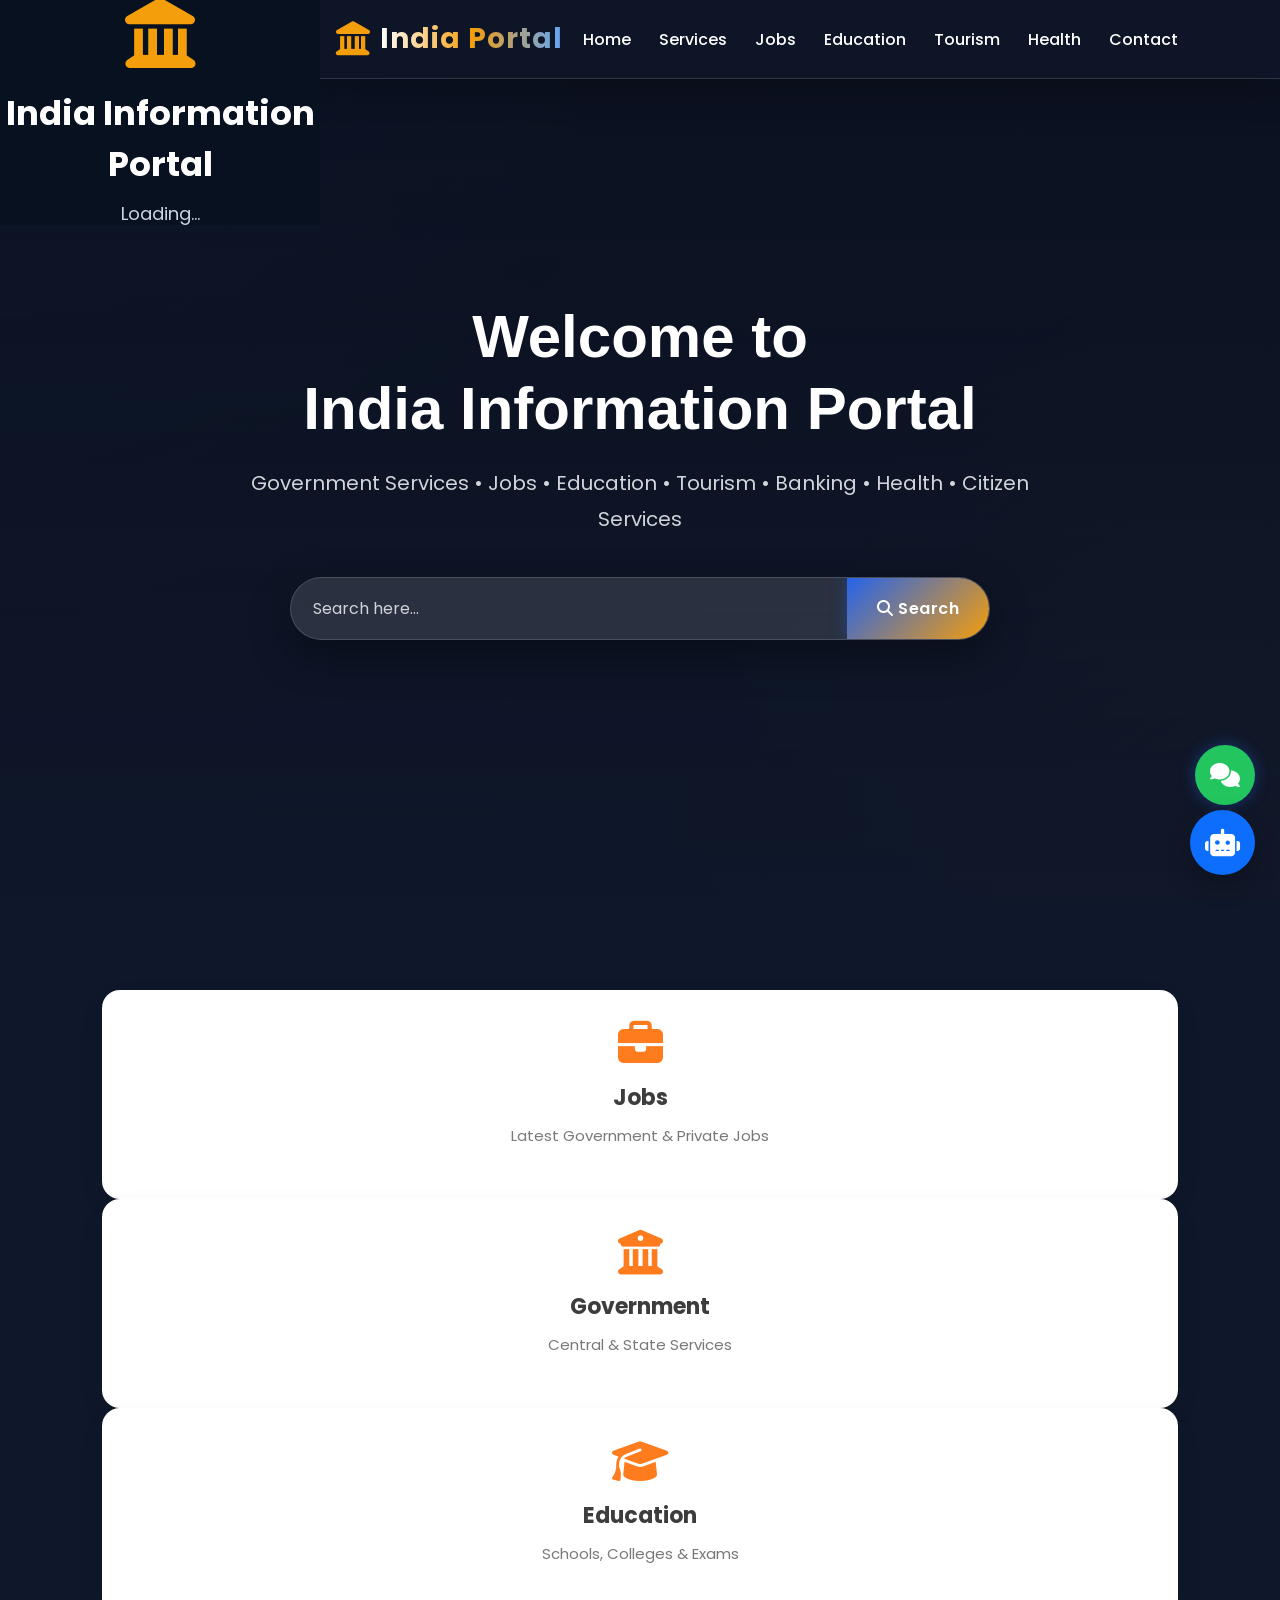
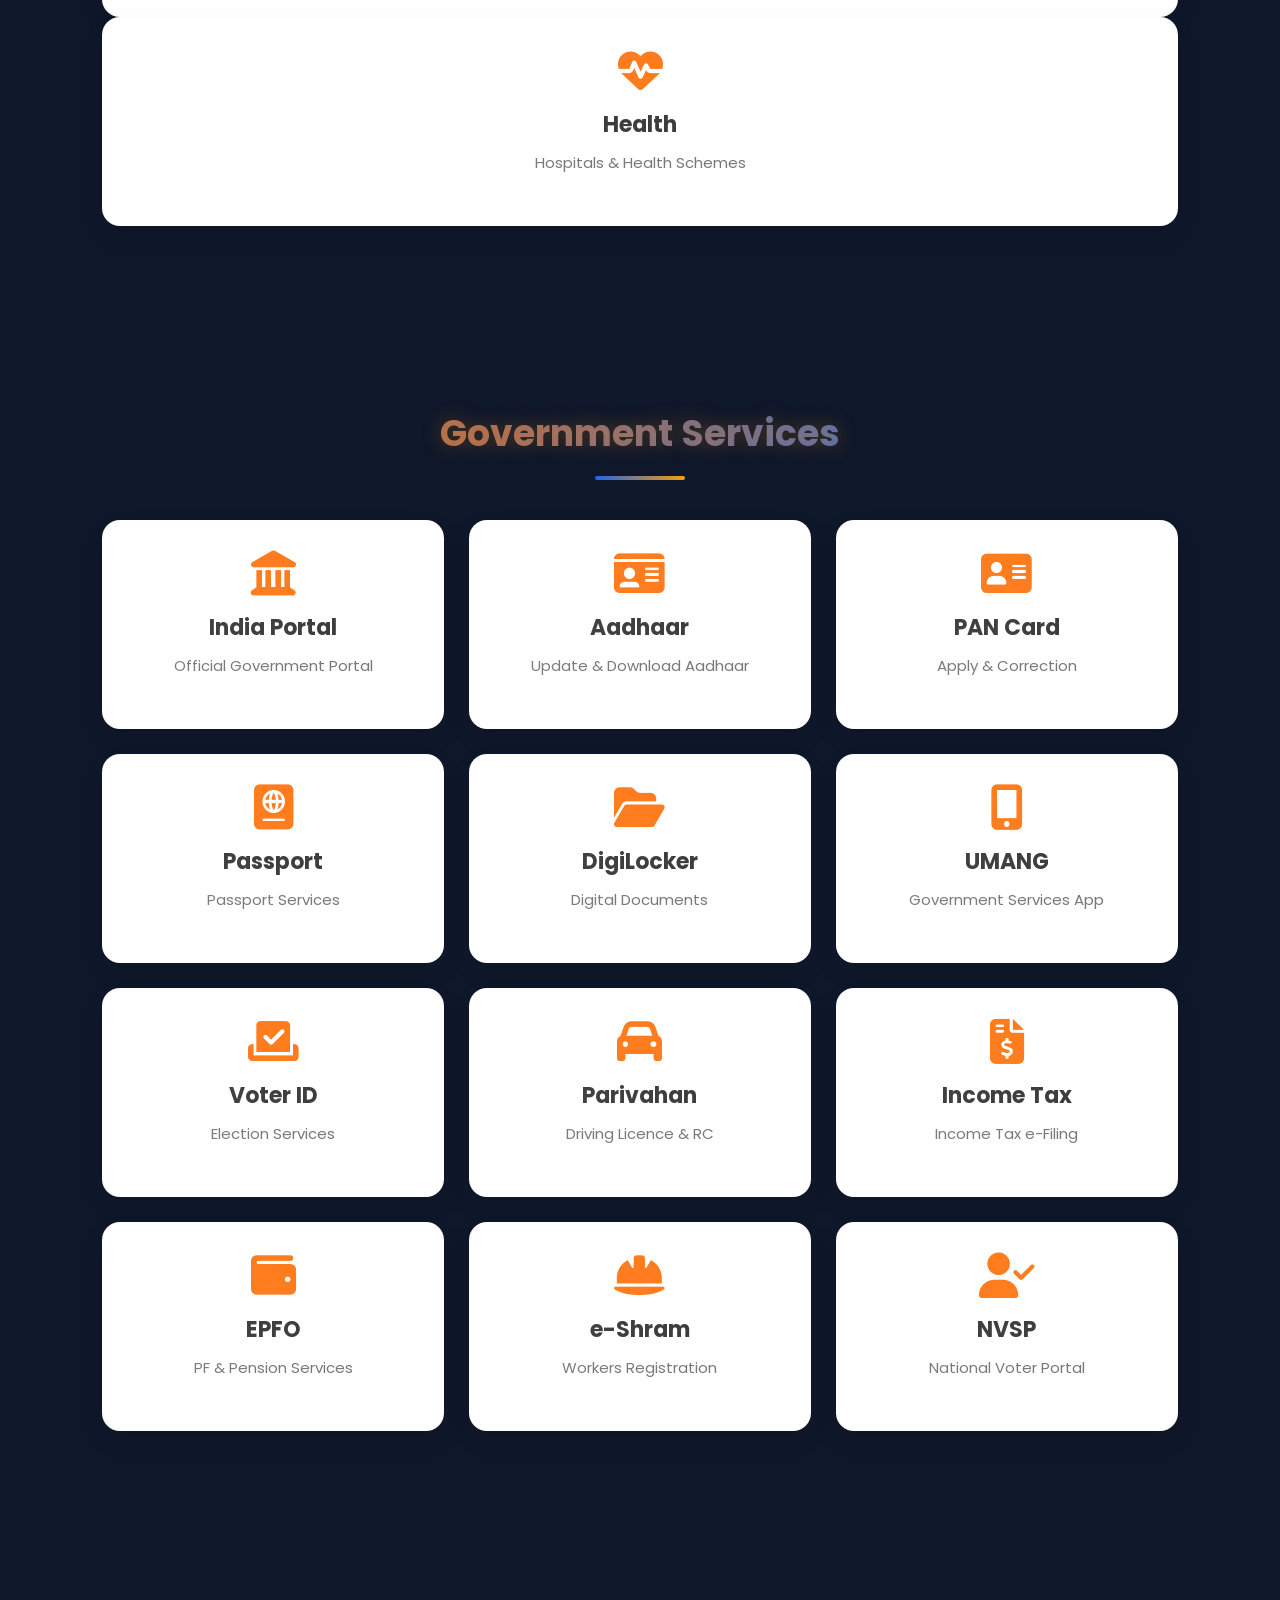
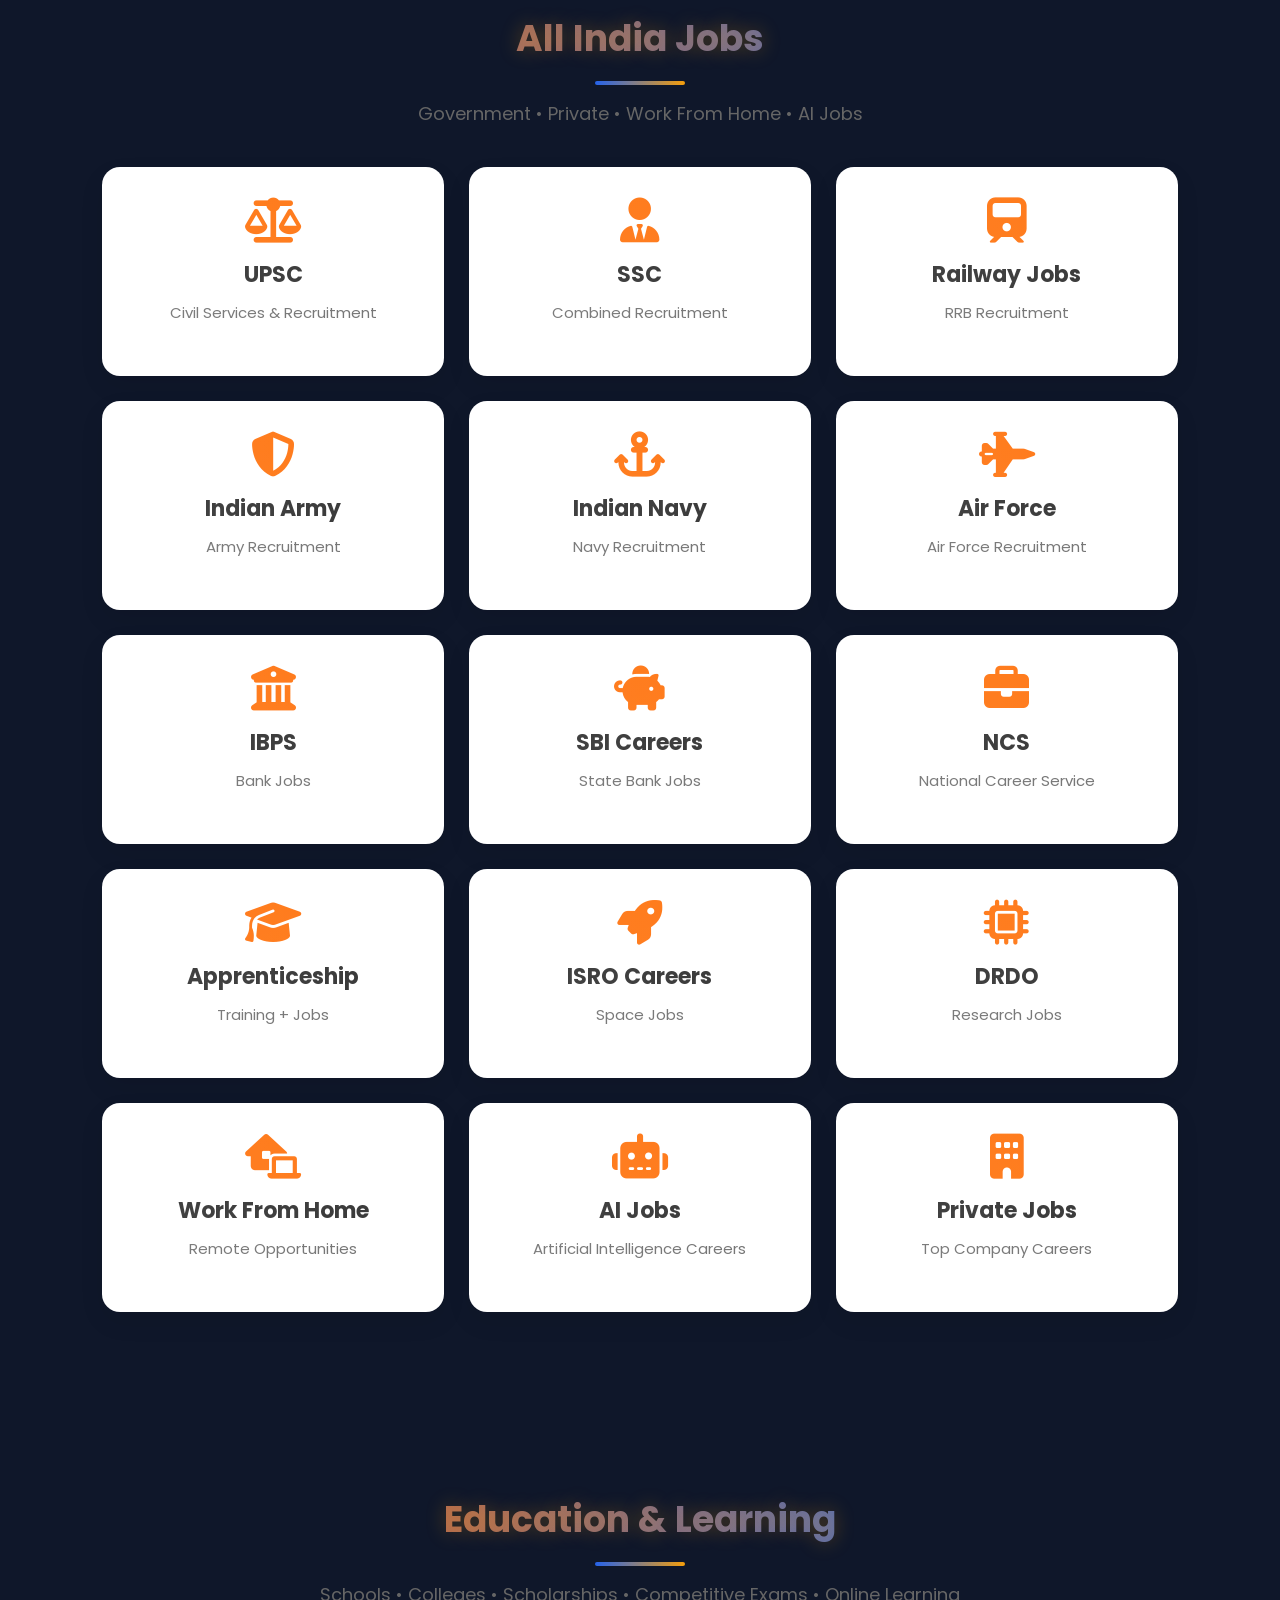
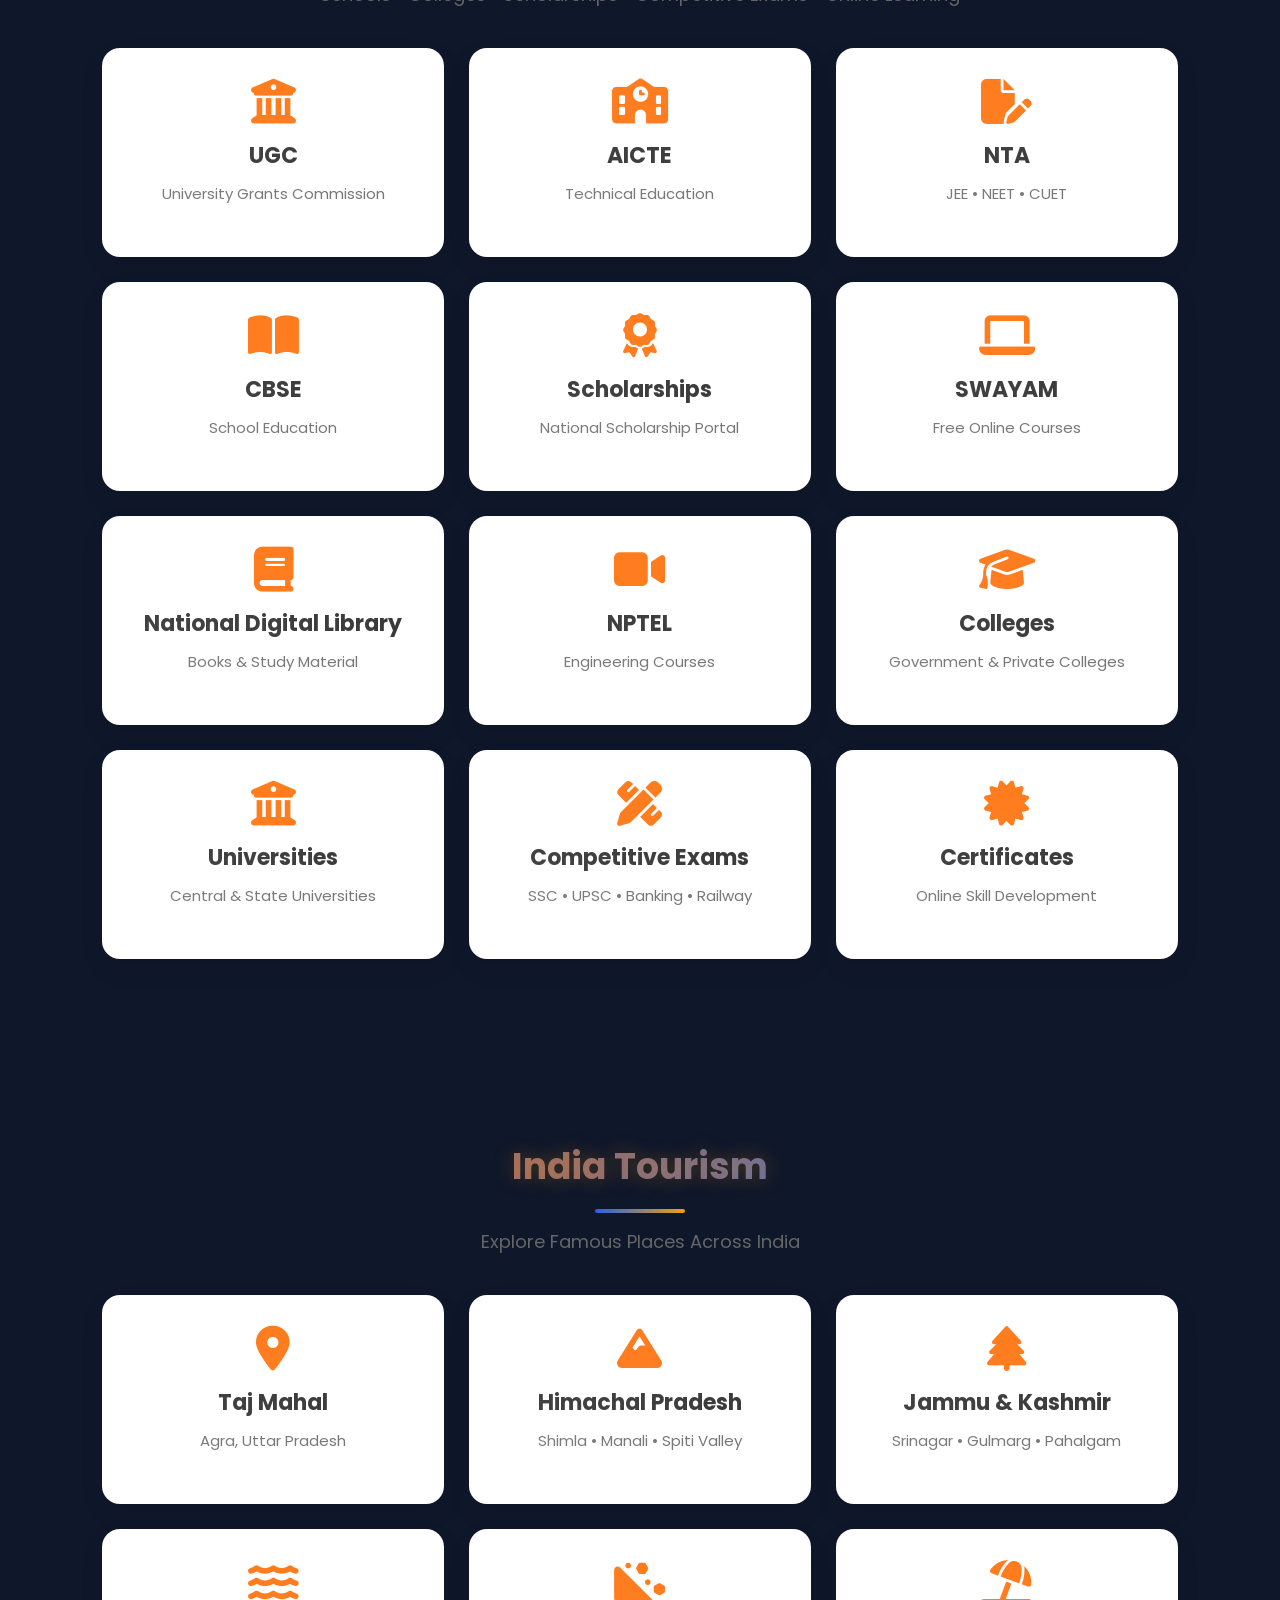
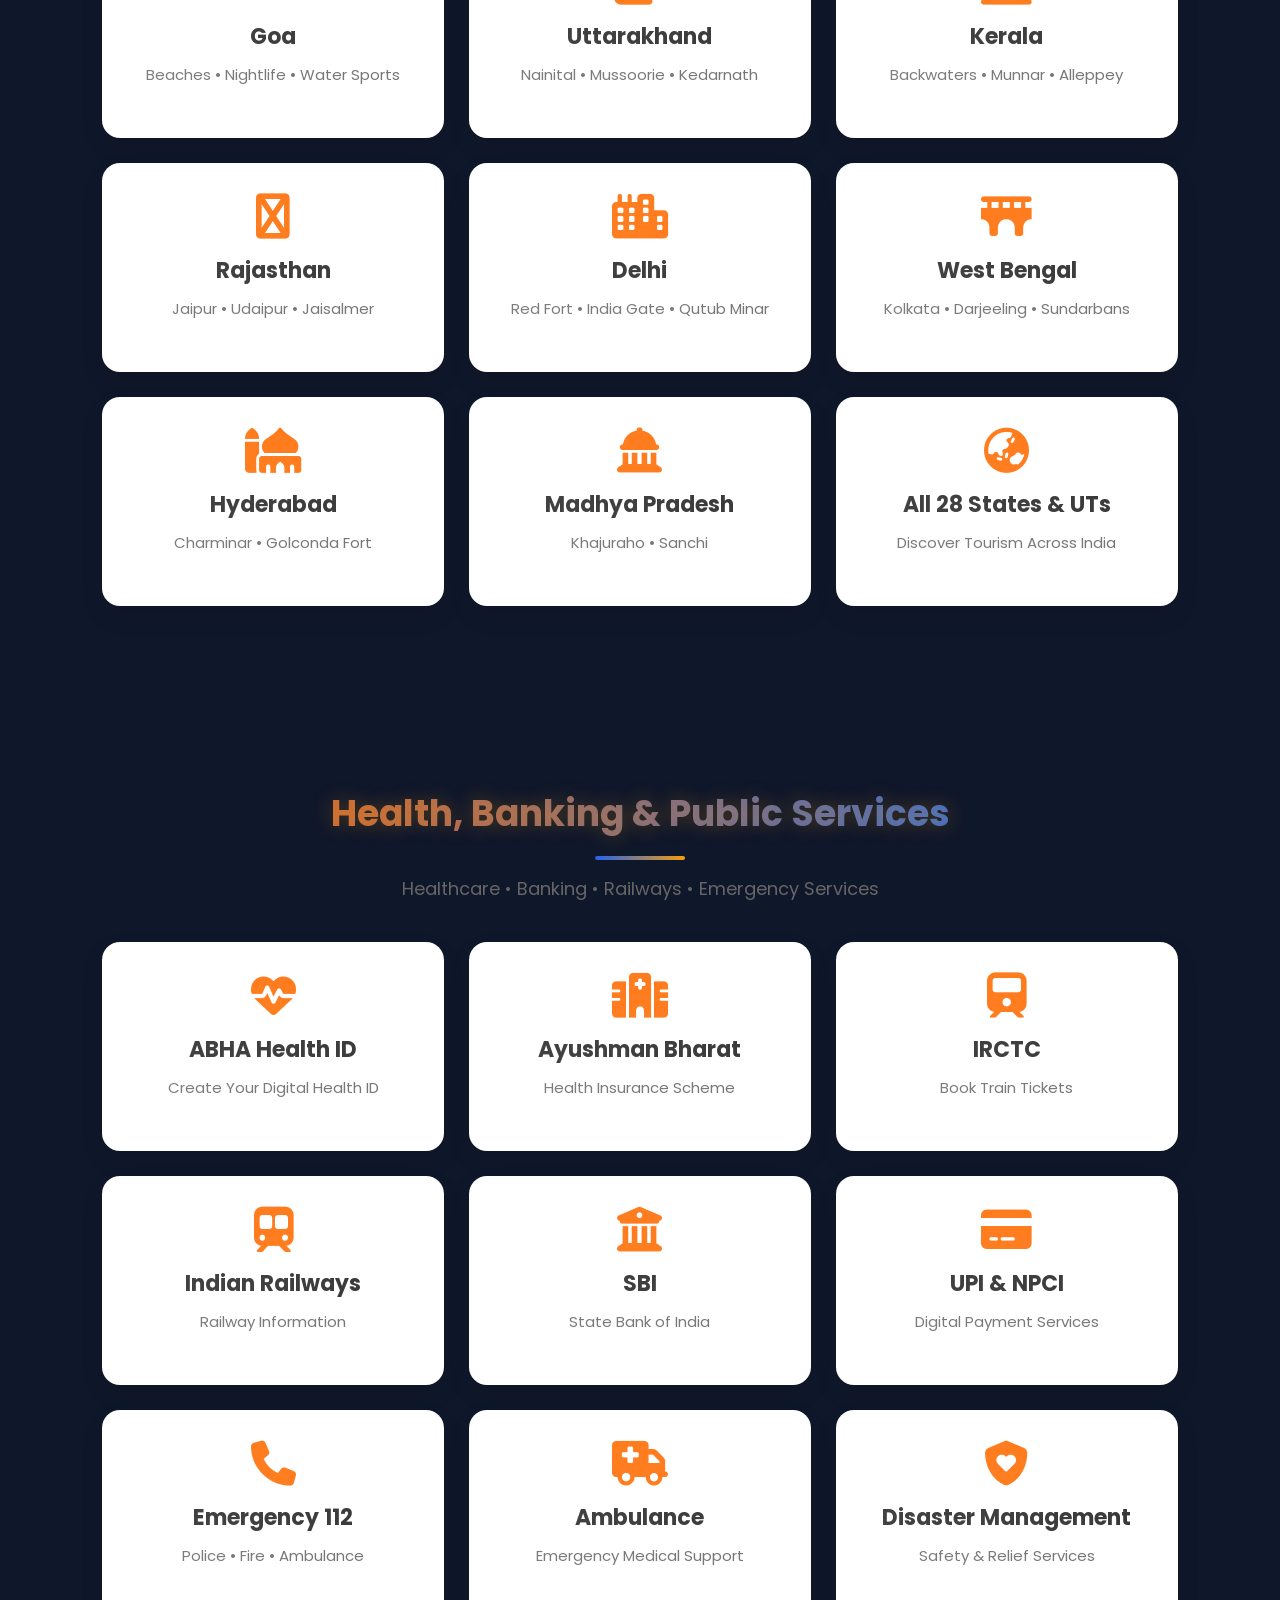
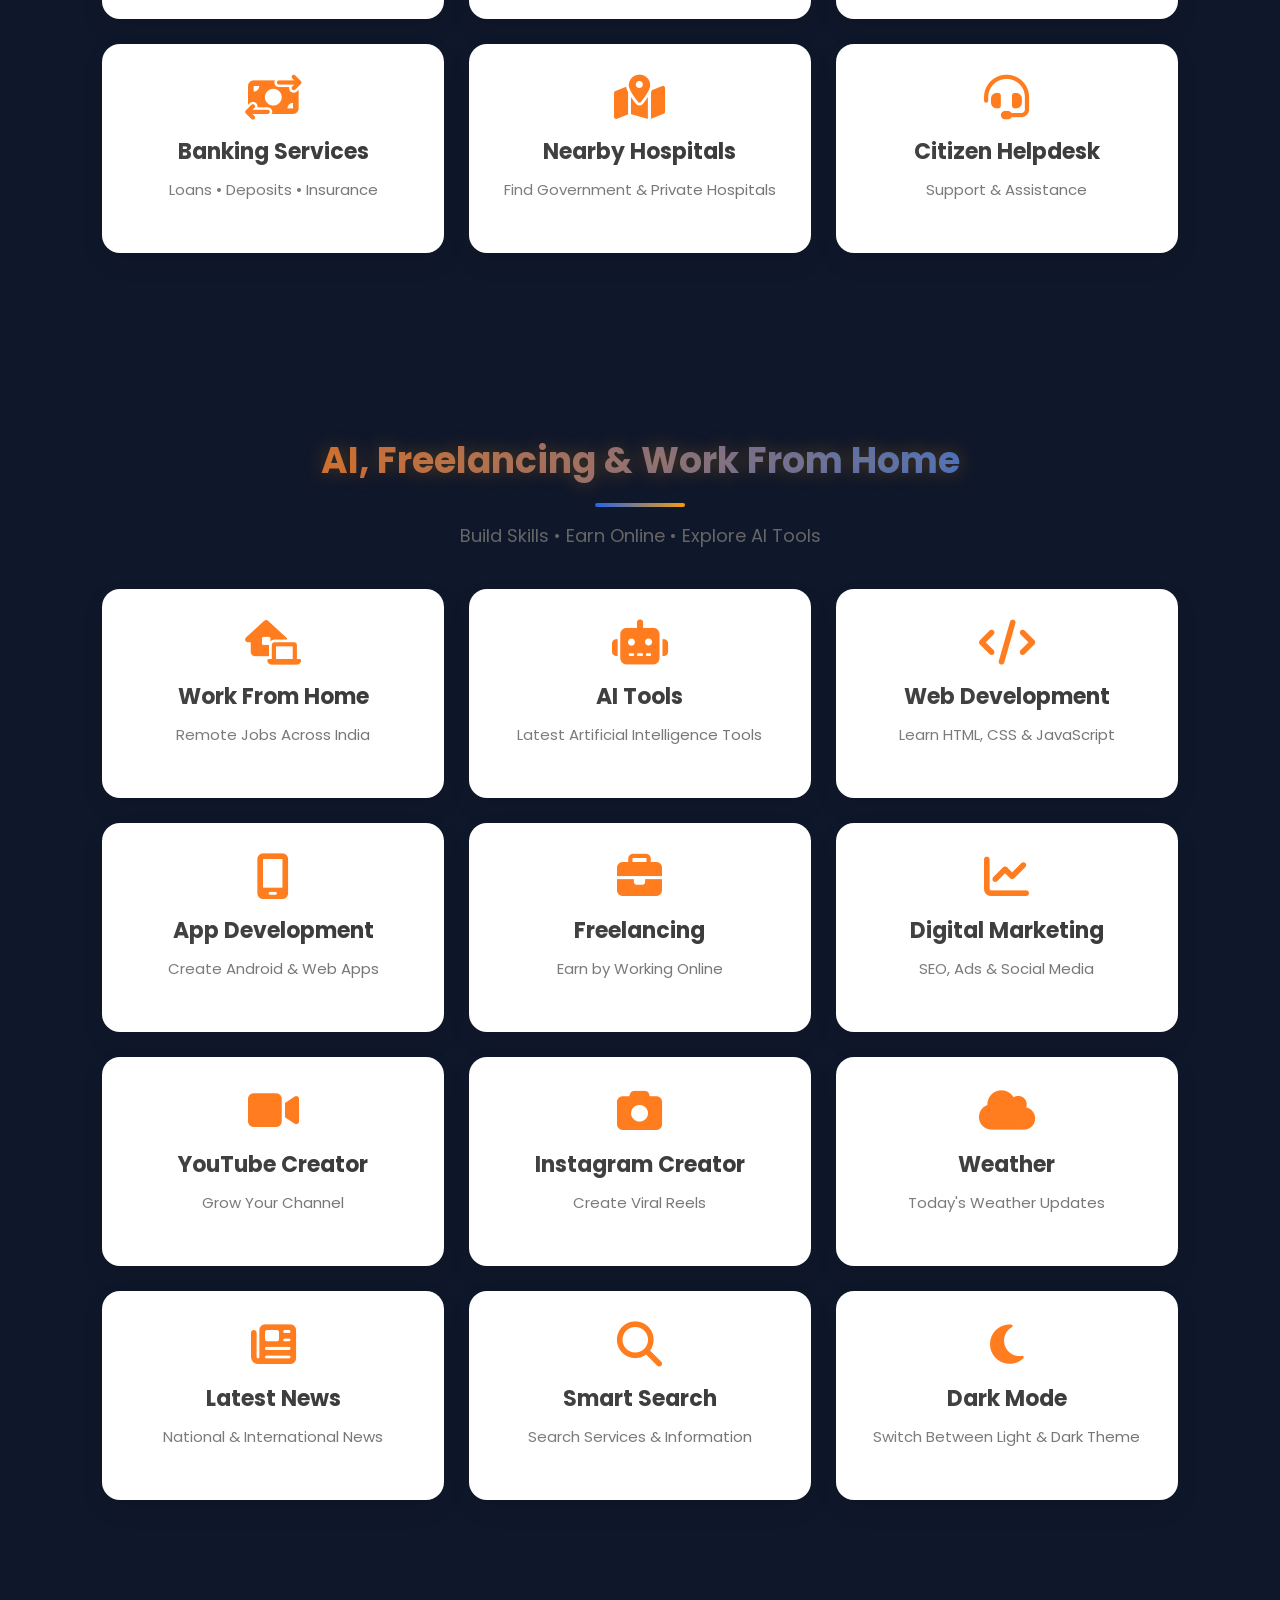
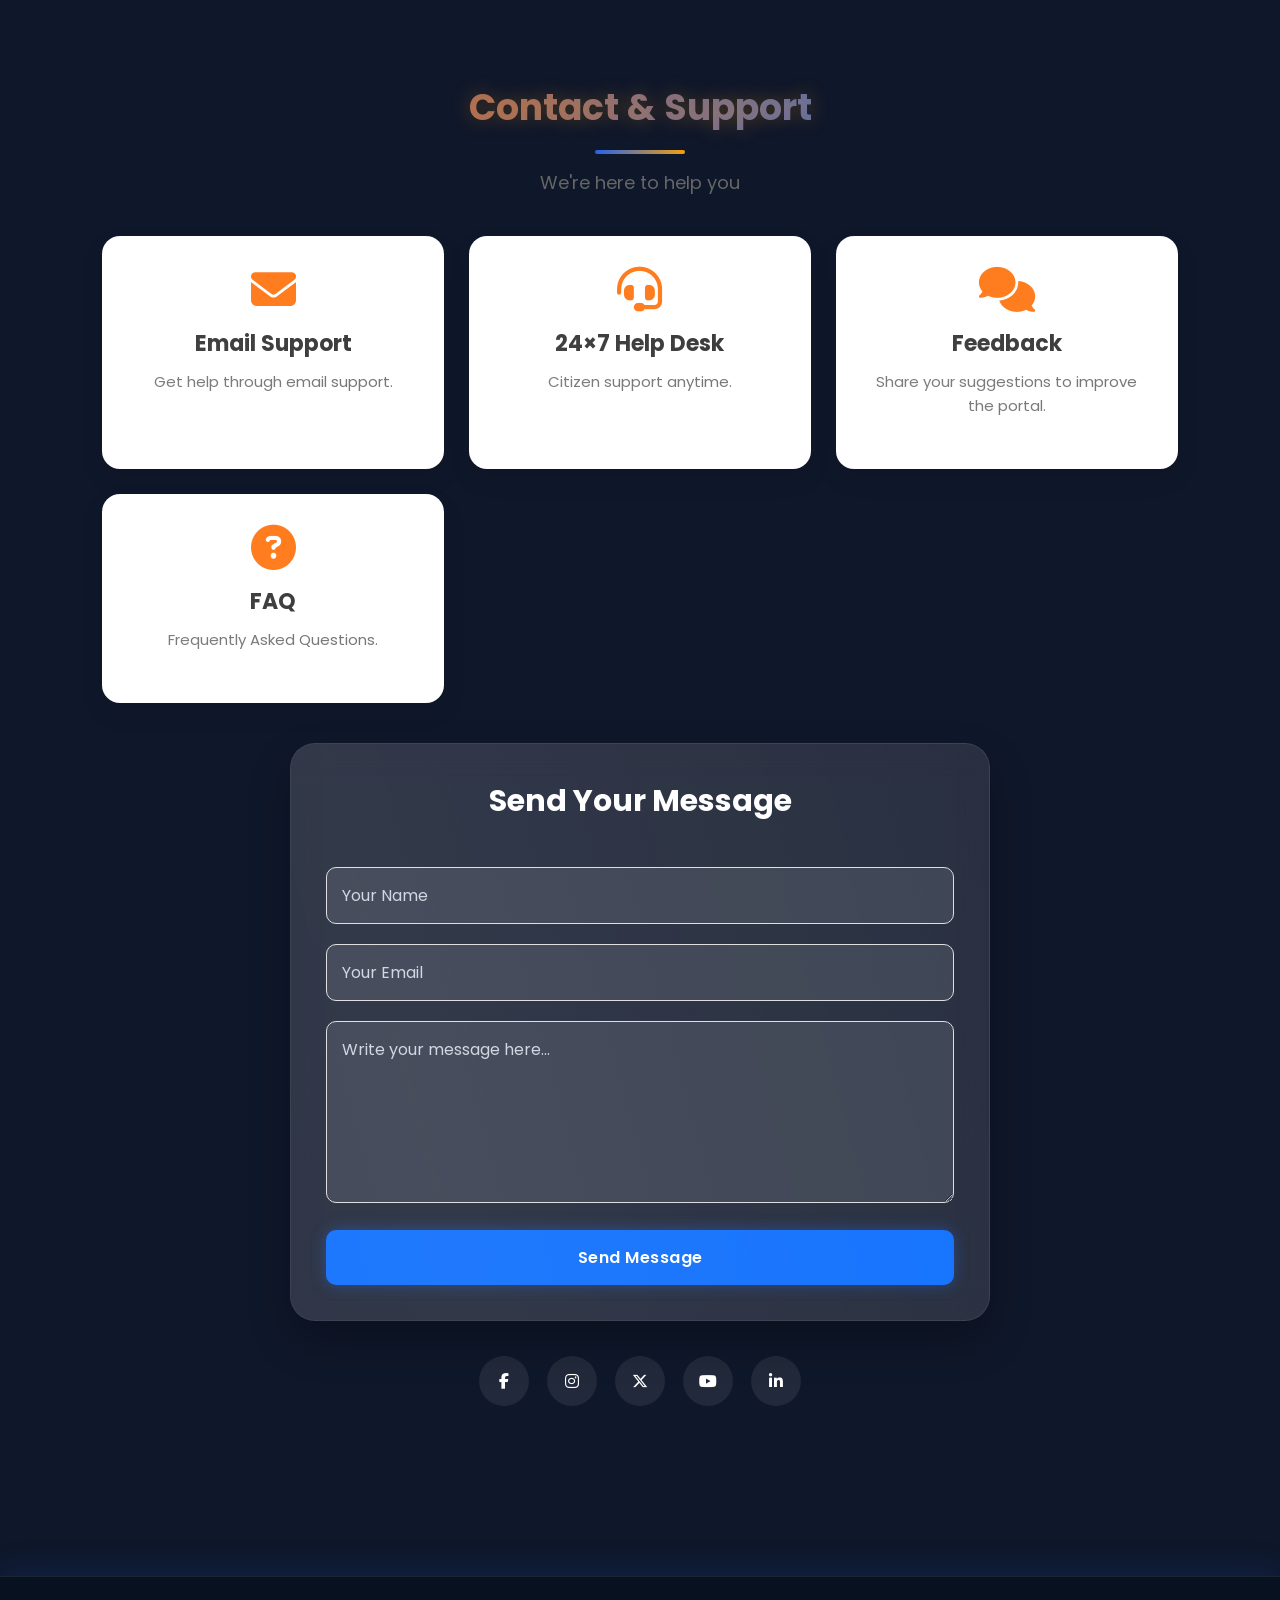
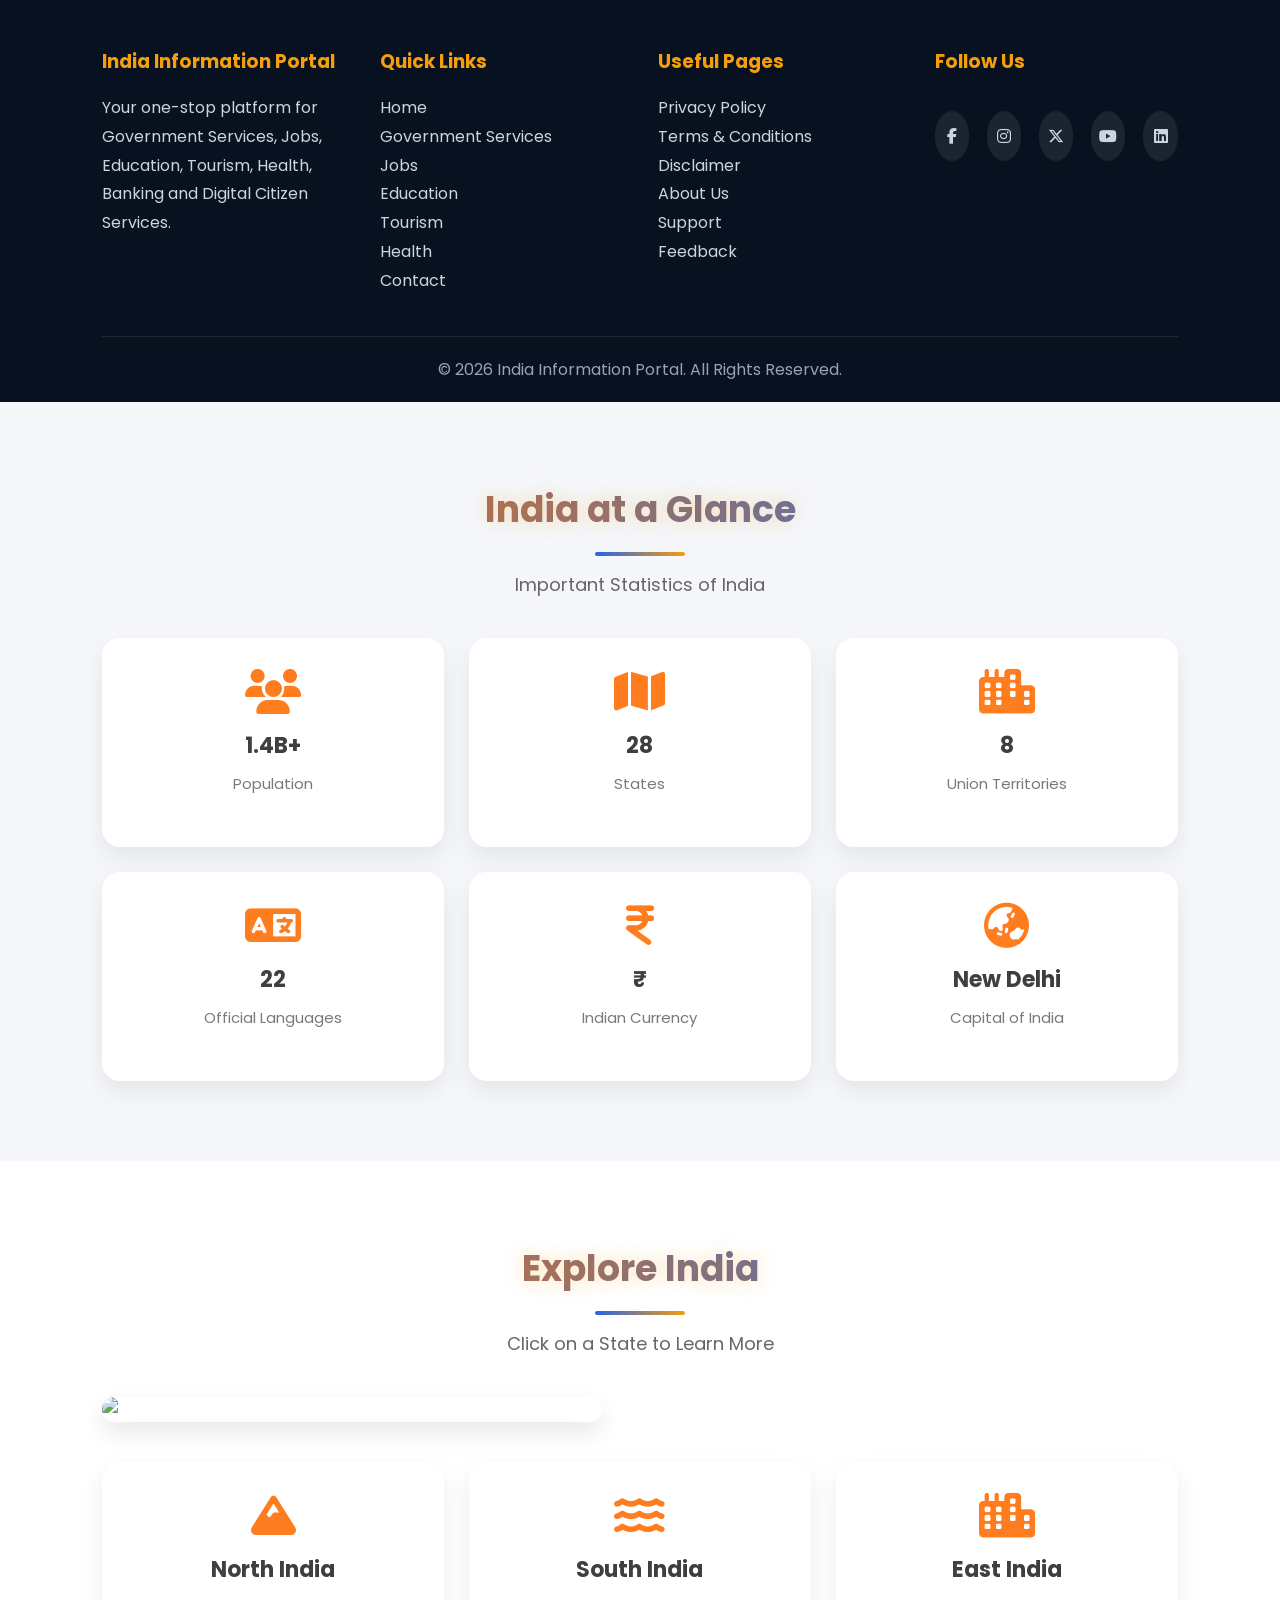
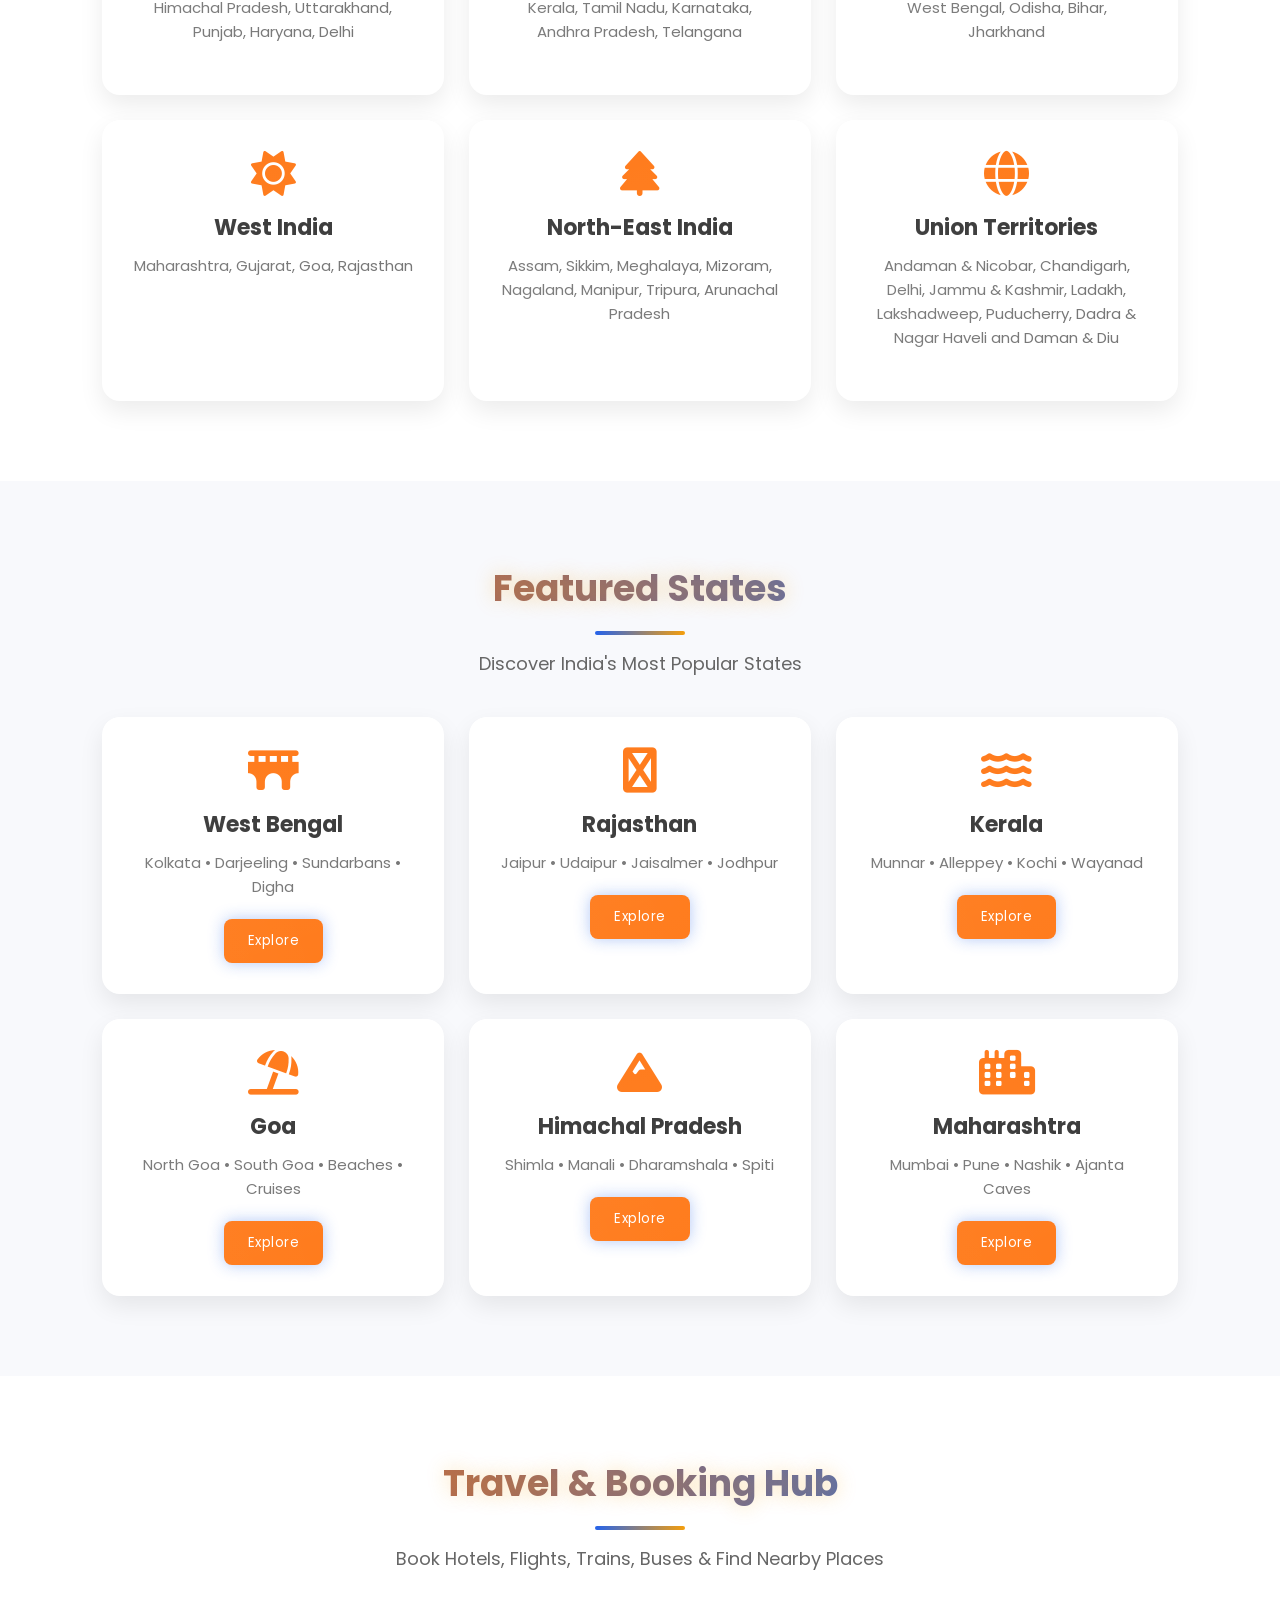
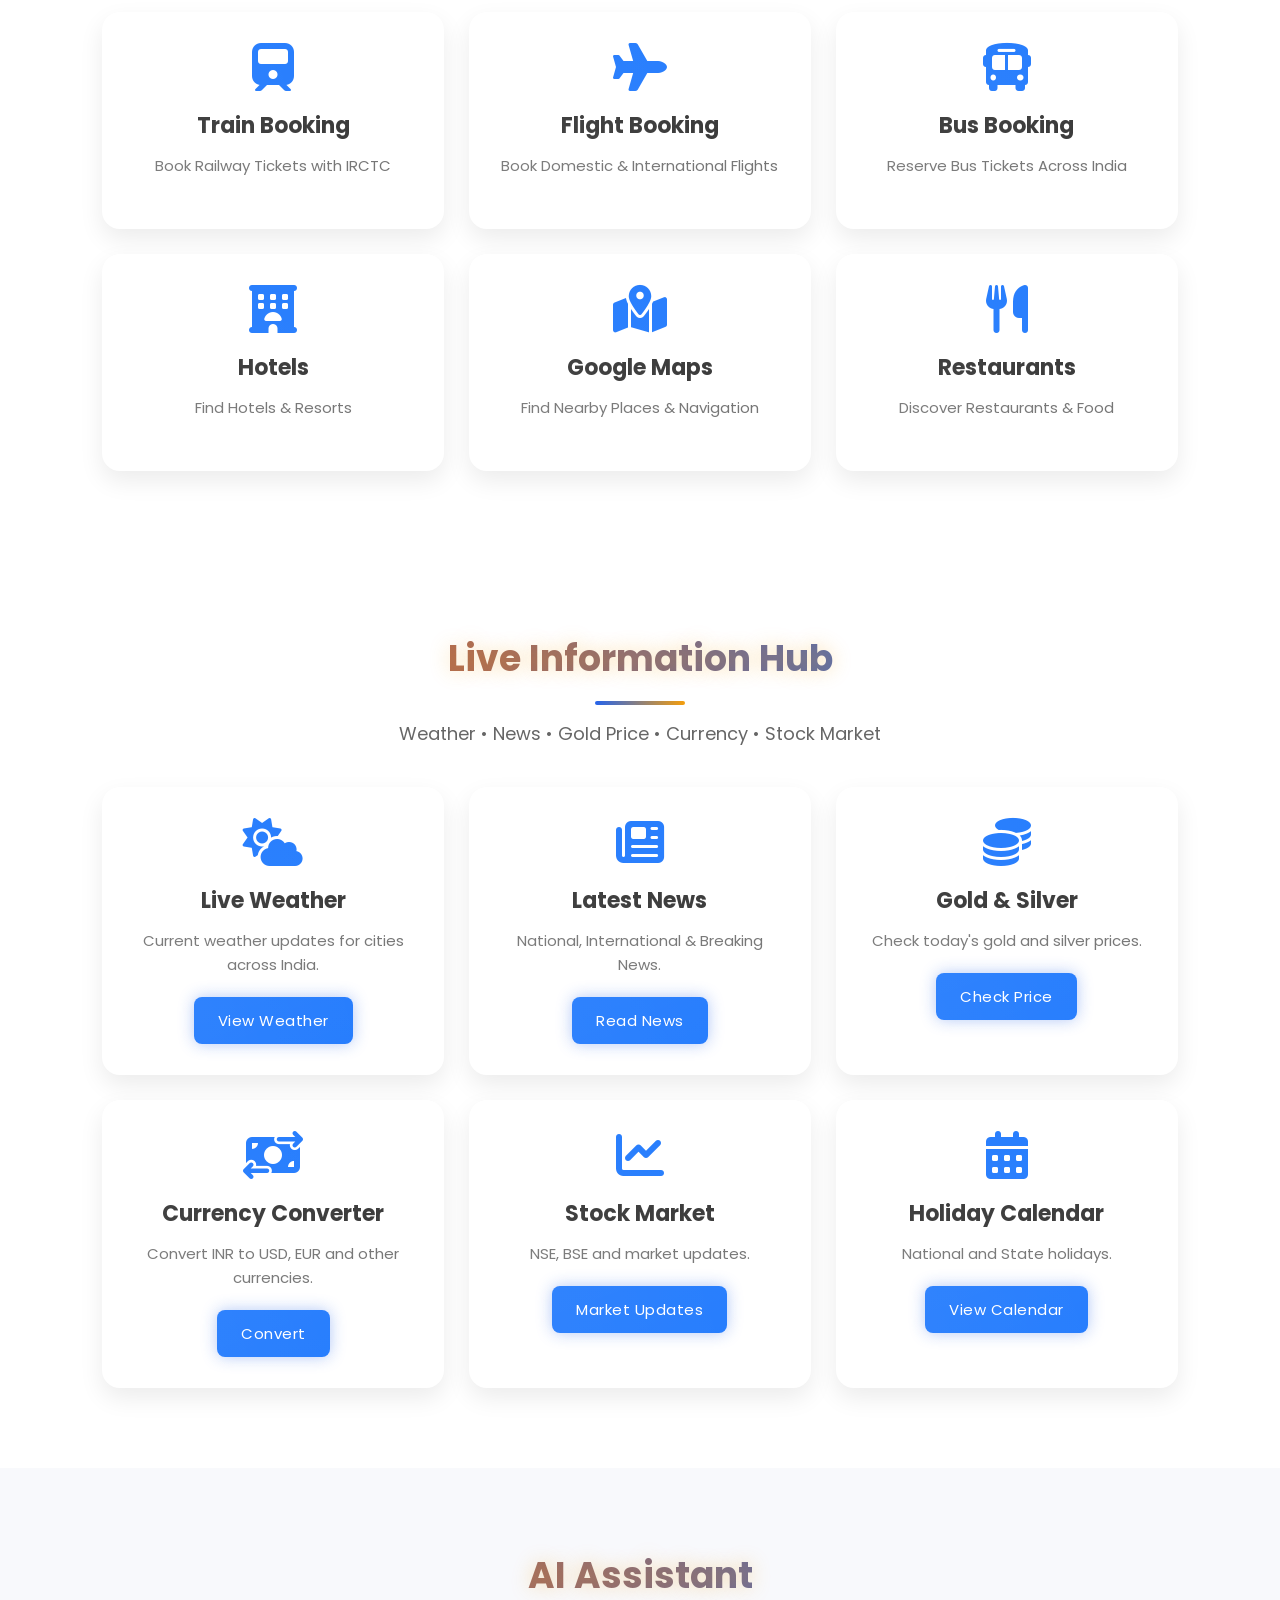
==== commit 8c1714fc: "Add advertisement banner to Index.html" ====
--- a/Index.html
+++ b/Index.html
@@ -21,10 +21,18 @@
     <link rel="stylesheet"
         href="https://cdnjs.cloudflare.com/ajax/libs/font-awesome/6.7.2/css/all.min.css">
 </head>
+<script async
+src="https://pagead2.googlesyndication.com/pagead/js/adsbygoogle.js?client=ca-pub-XXXXXXXXXXXXXXXX"
+crossorigin="anonymous"></script>
 
 <body>
 
 <header>
+<div class="top-banner">
+    <a href="#">
+        <img src="banner.jpg" alt="Advertisement Banner">
+    </a>
+</div>
 <div class="top-banner">
 
   <!-- Google AdSense Banner -->
--- a/style.css
+++ b/style.css
@@ -2258,3 +2258,26 @@
     }
 
 } 
+/* ===== Top Banner Ad ===== */
+.top-banner{
+    width:100%;
+    text-align:center;
+    margin:15px 0;
+}
+       
+/* ===== Premium Top Banner ===== */
+
+.top-banner{
+    width:100%;
+    max-width:1200px;
+    margin:20px auto;
+    padding:0 15px;
+}
+
+.top-banner img{
+    width:100%;
+    height:auto;
+    display:block;
+    border-radius:15px;
+    box-shadow:0 10px 25px rgba(0,0,0,0.25);
+}
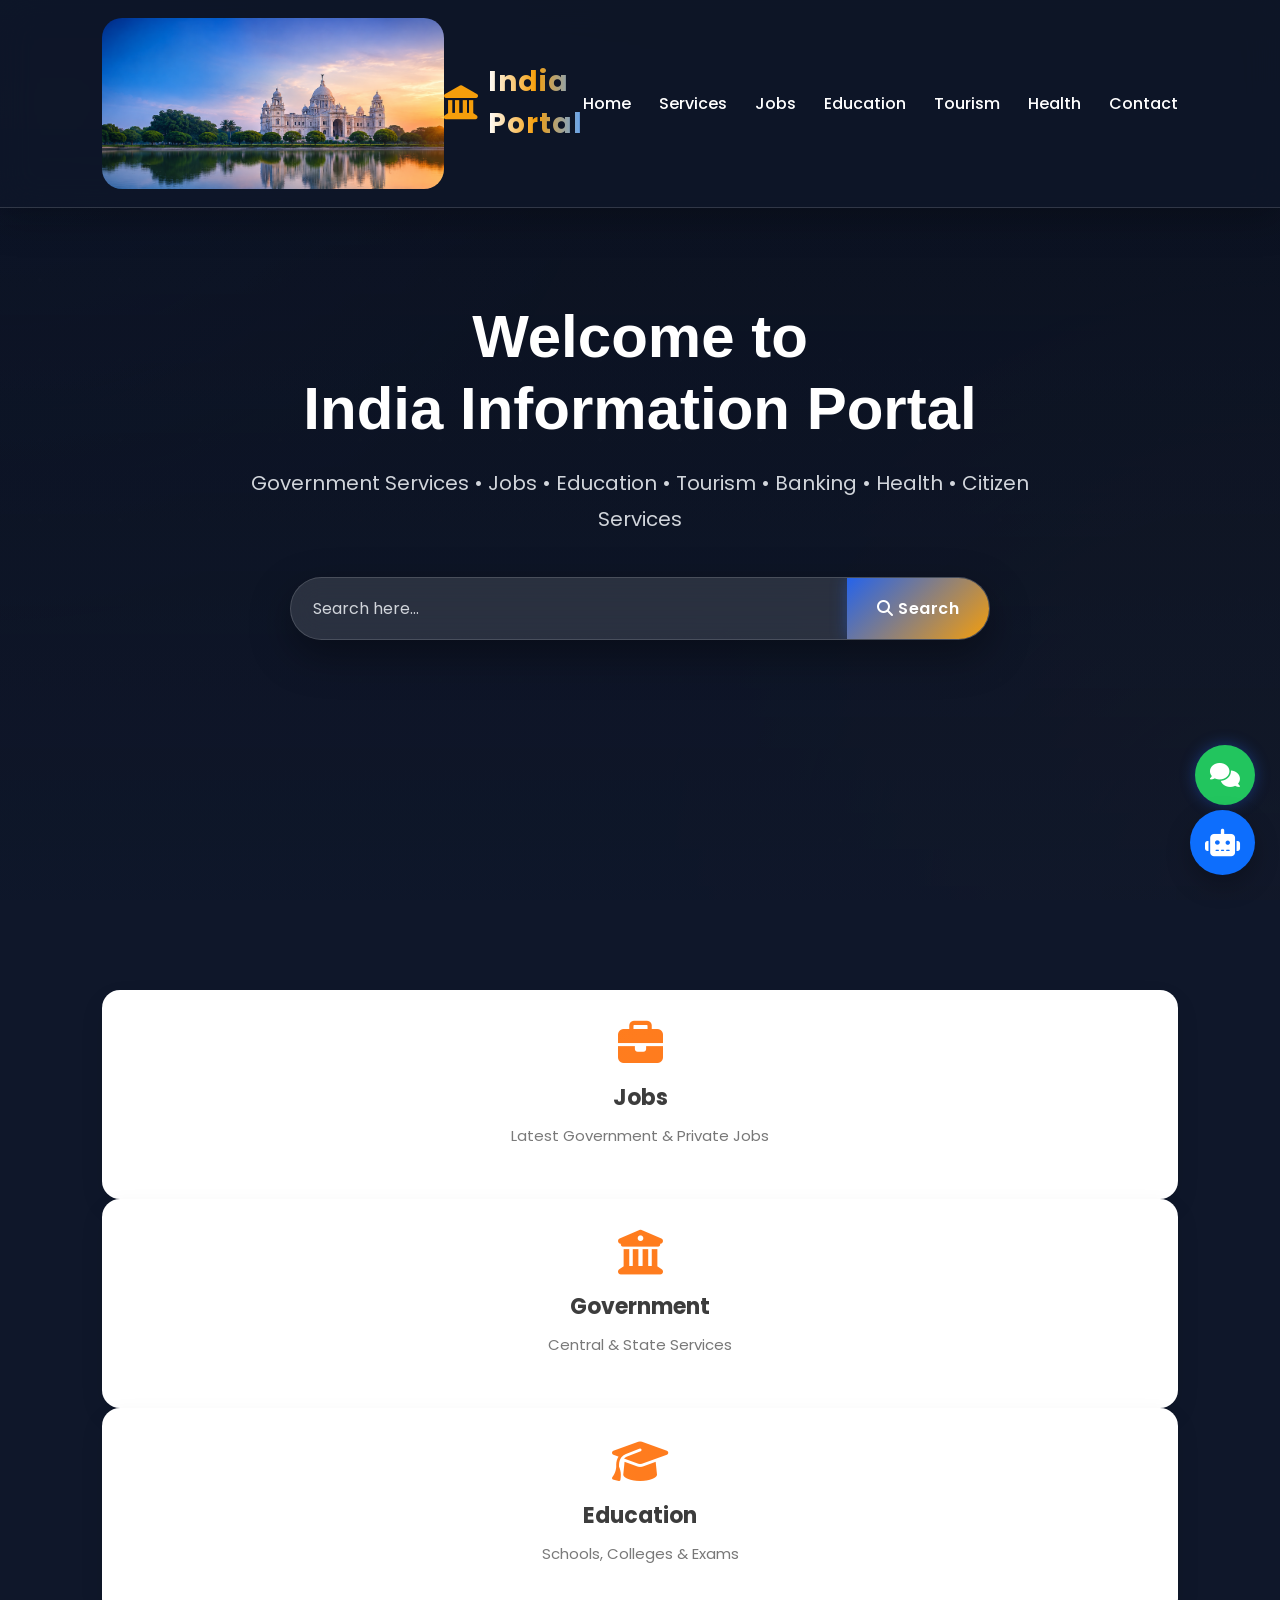
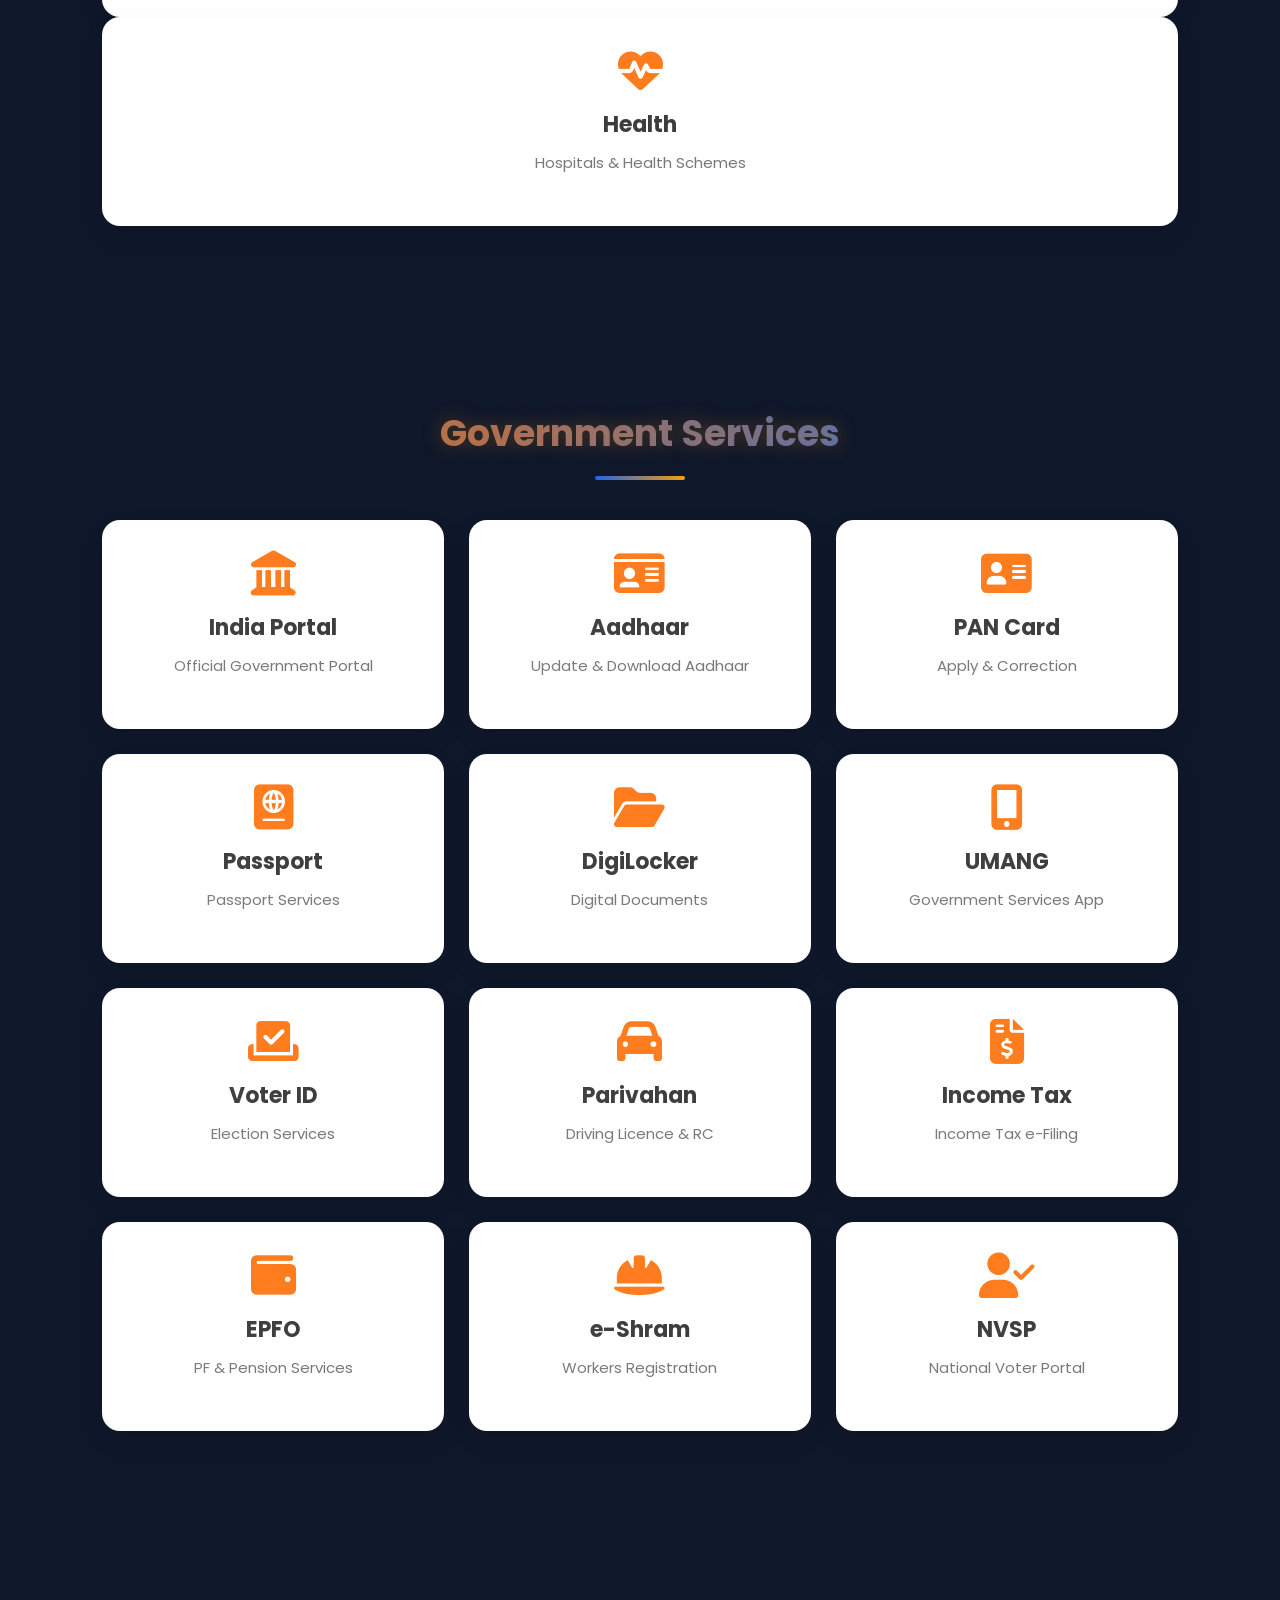
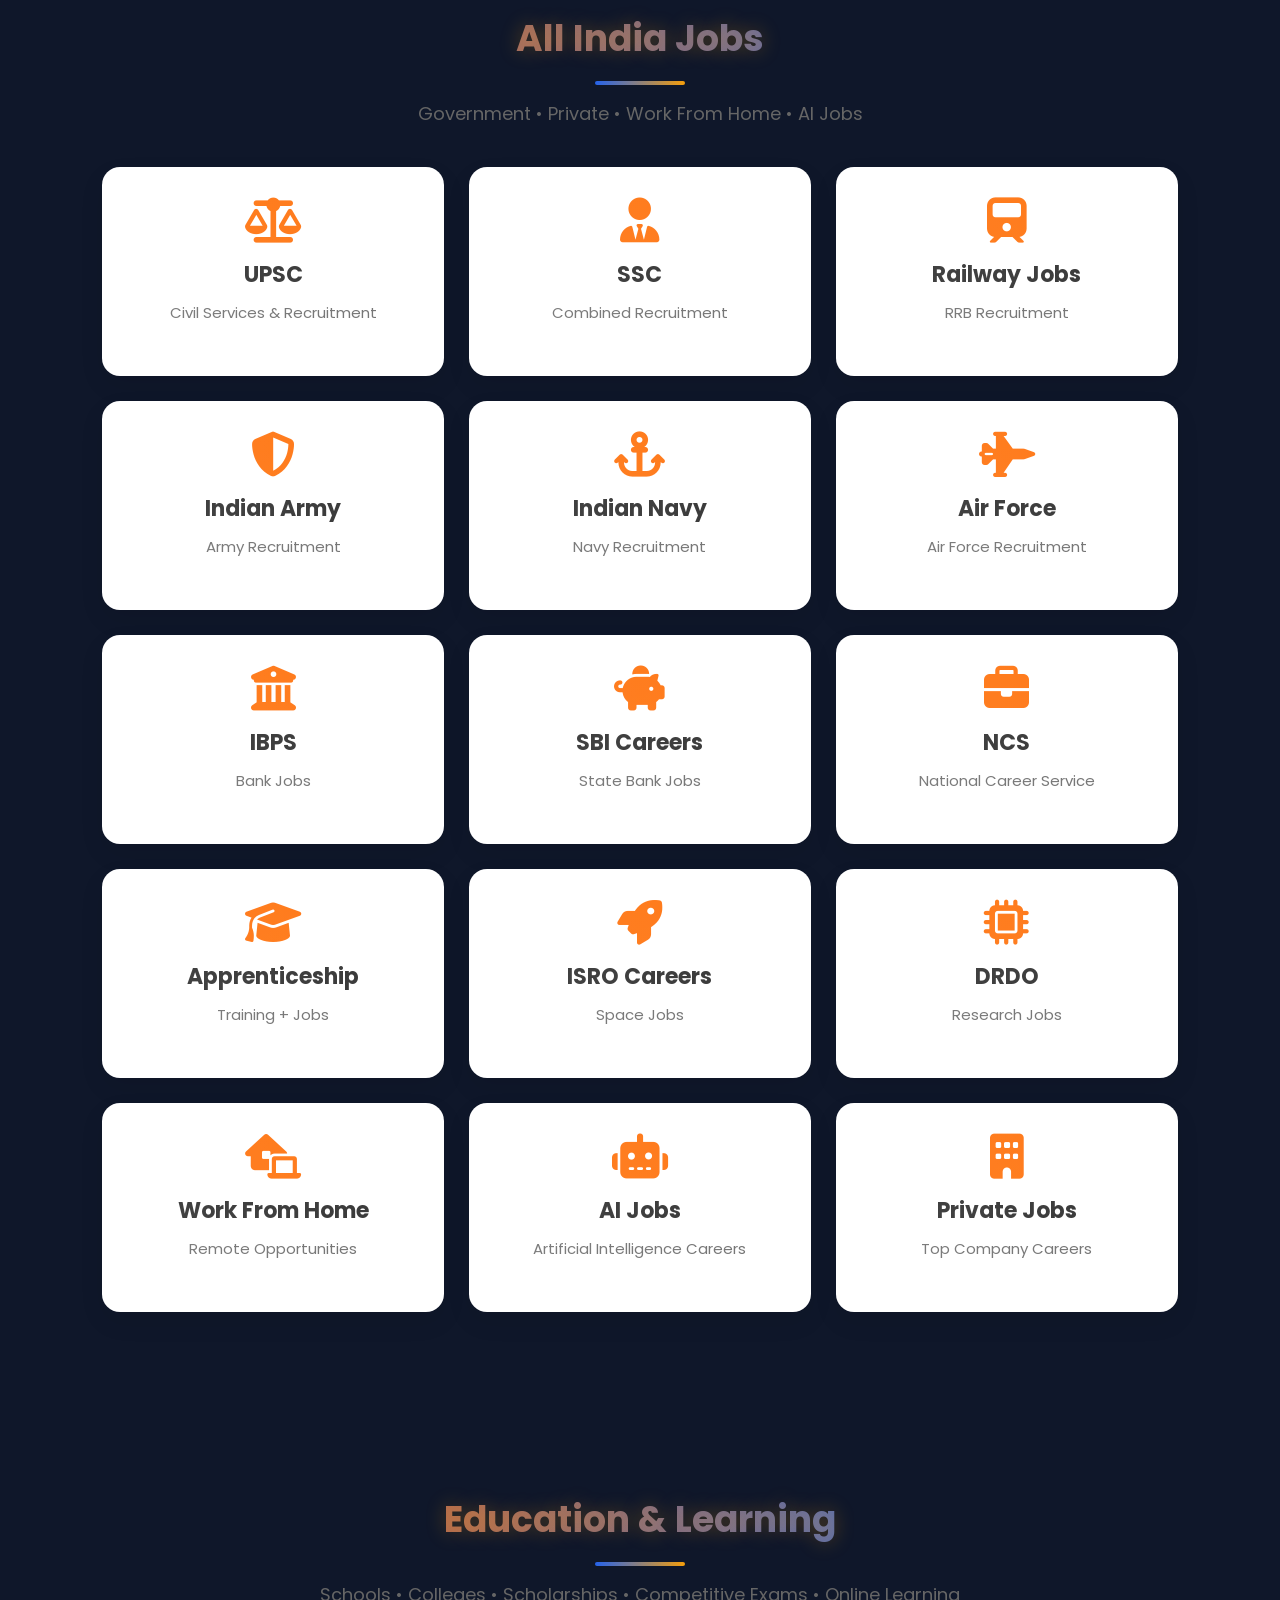
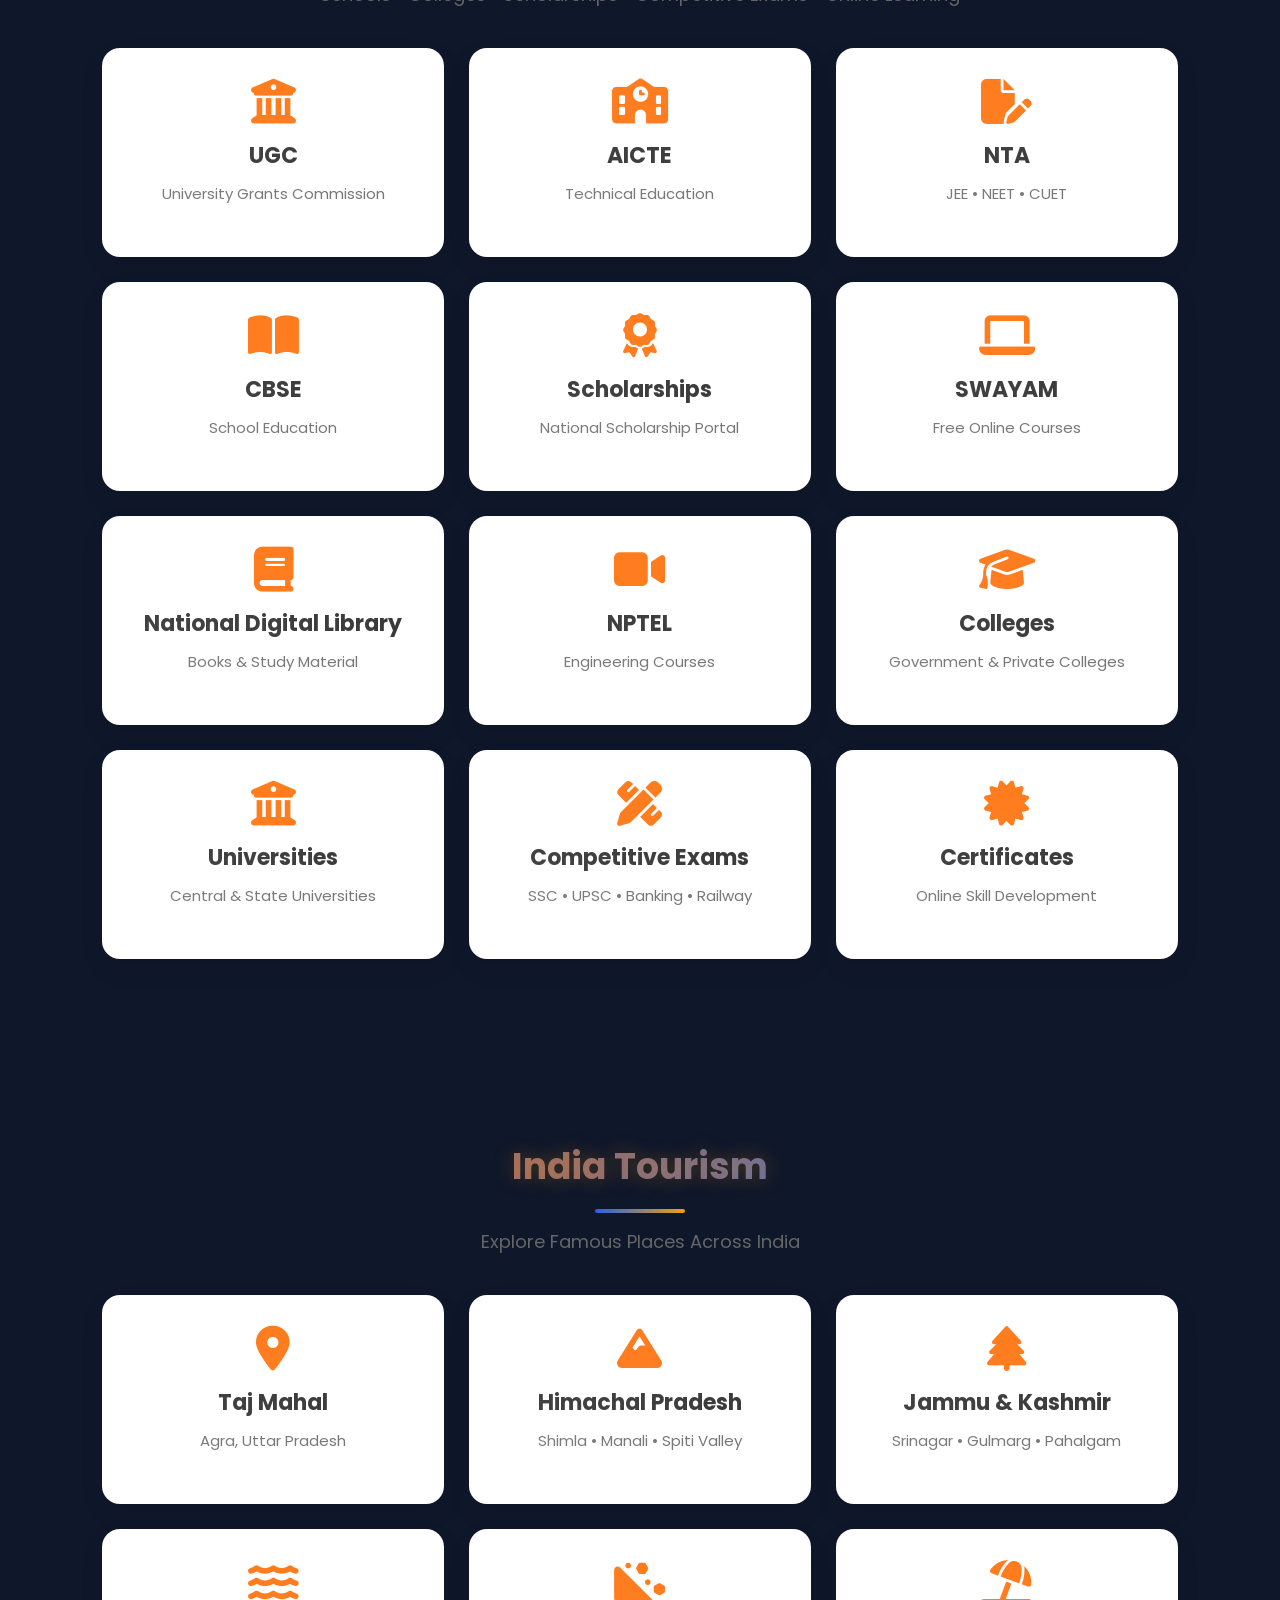
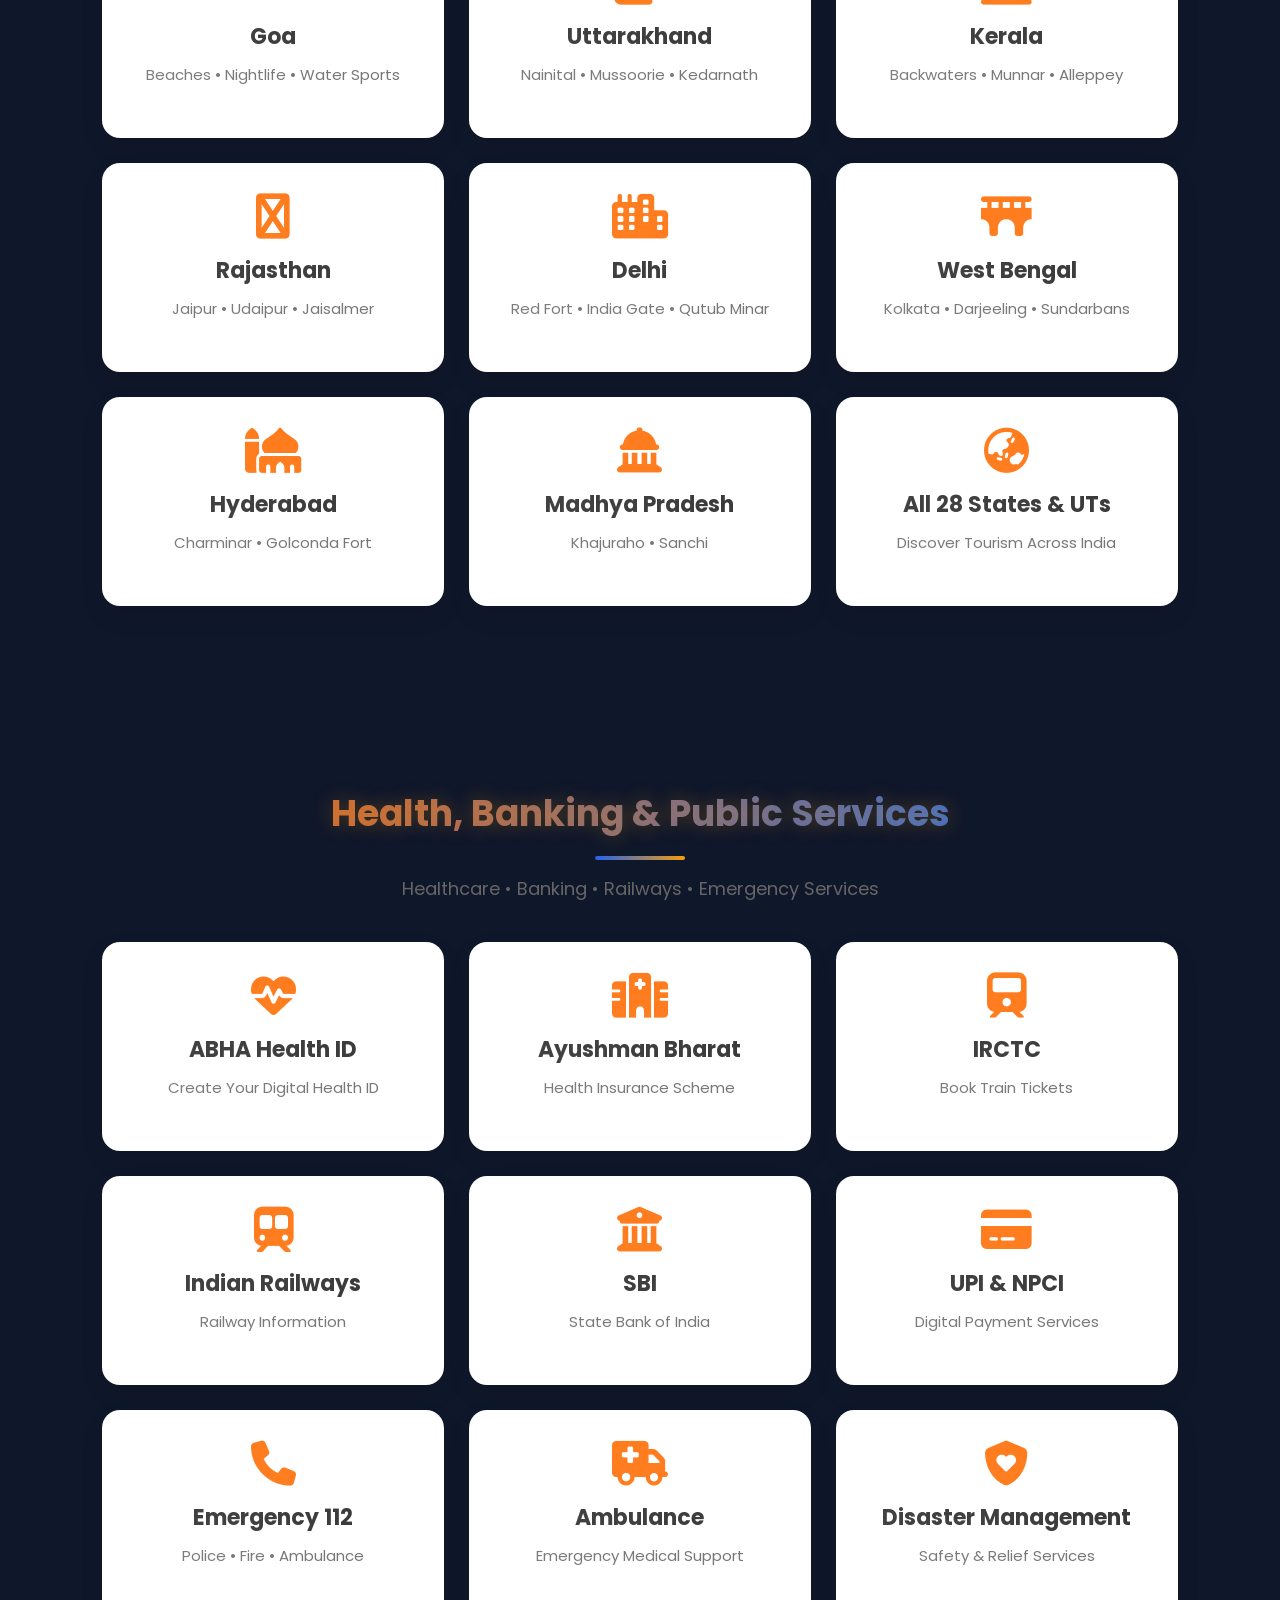
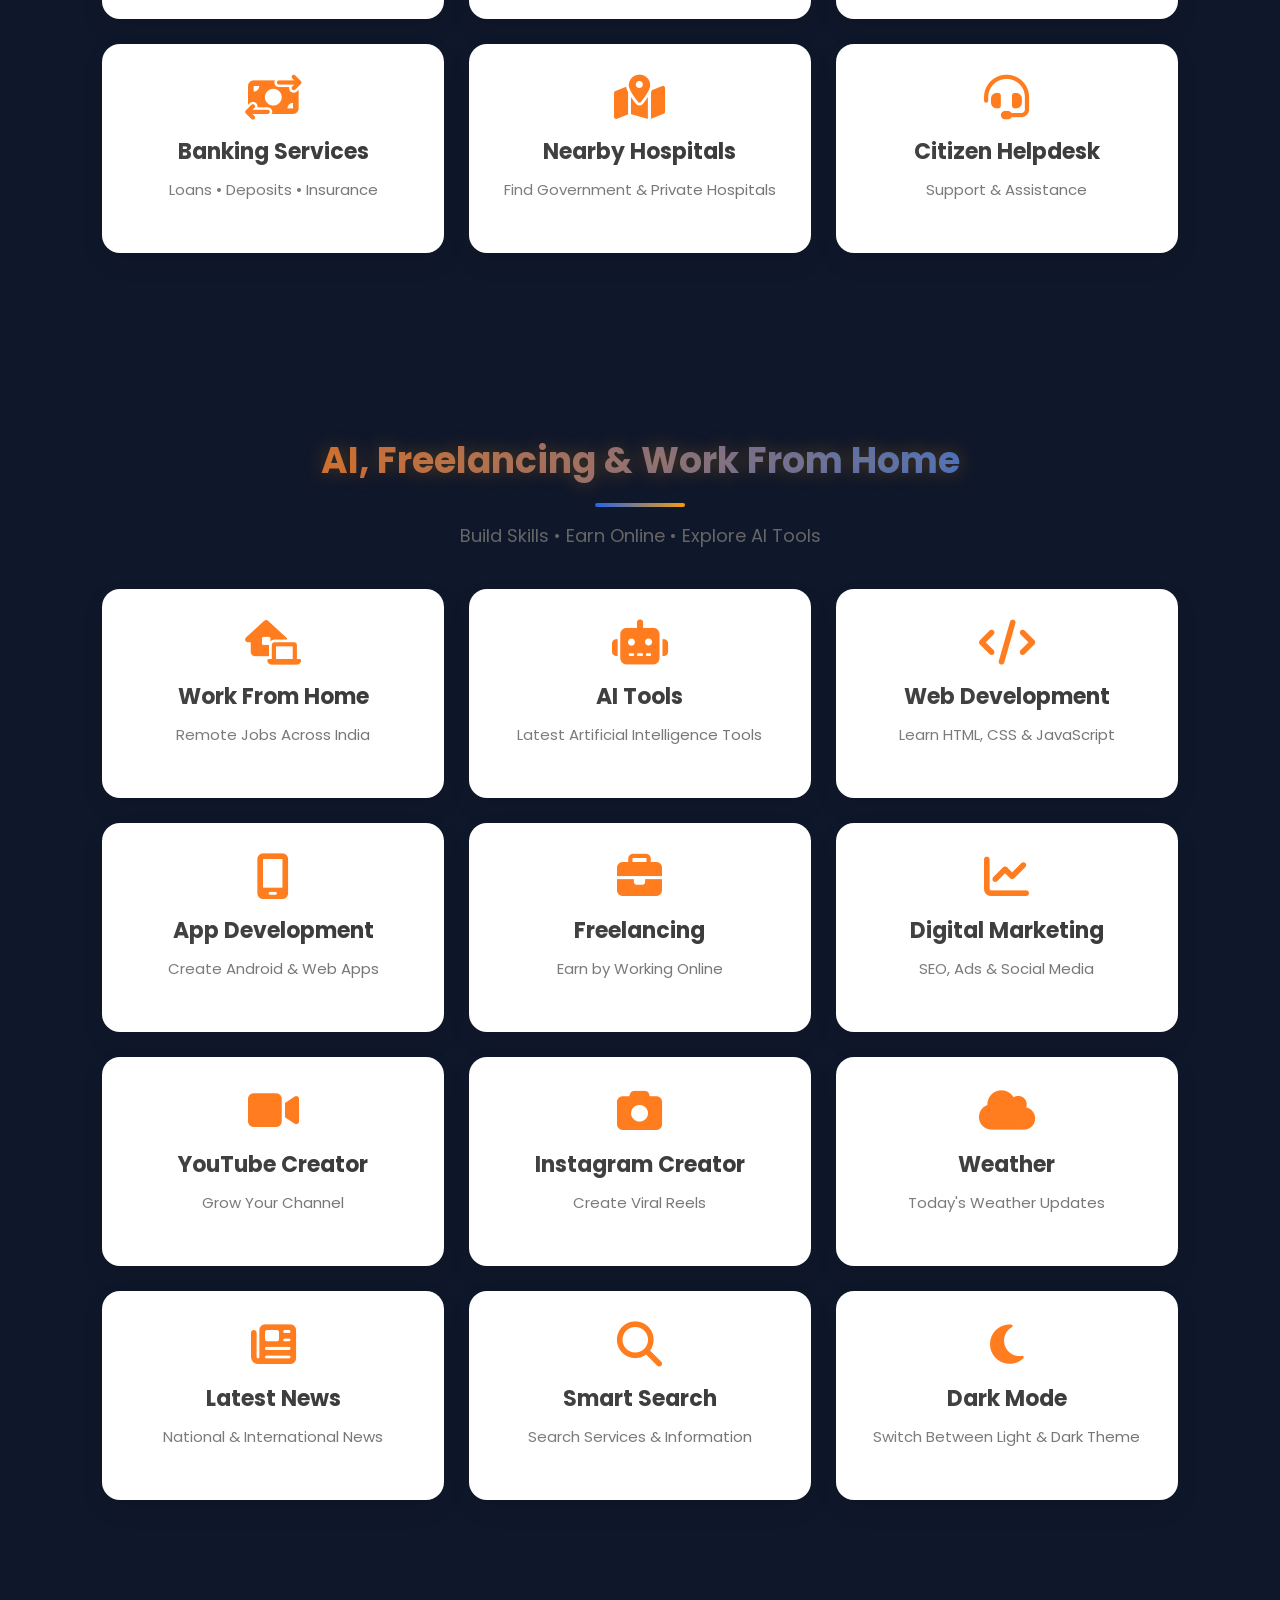
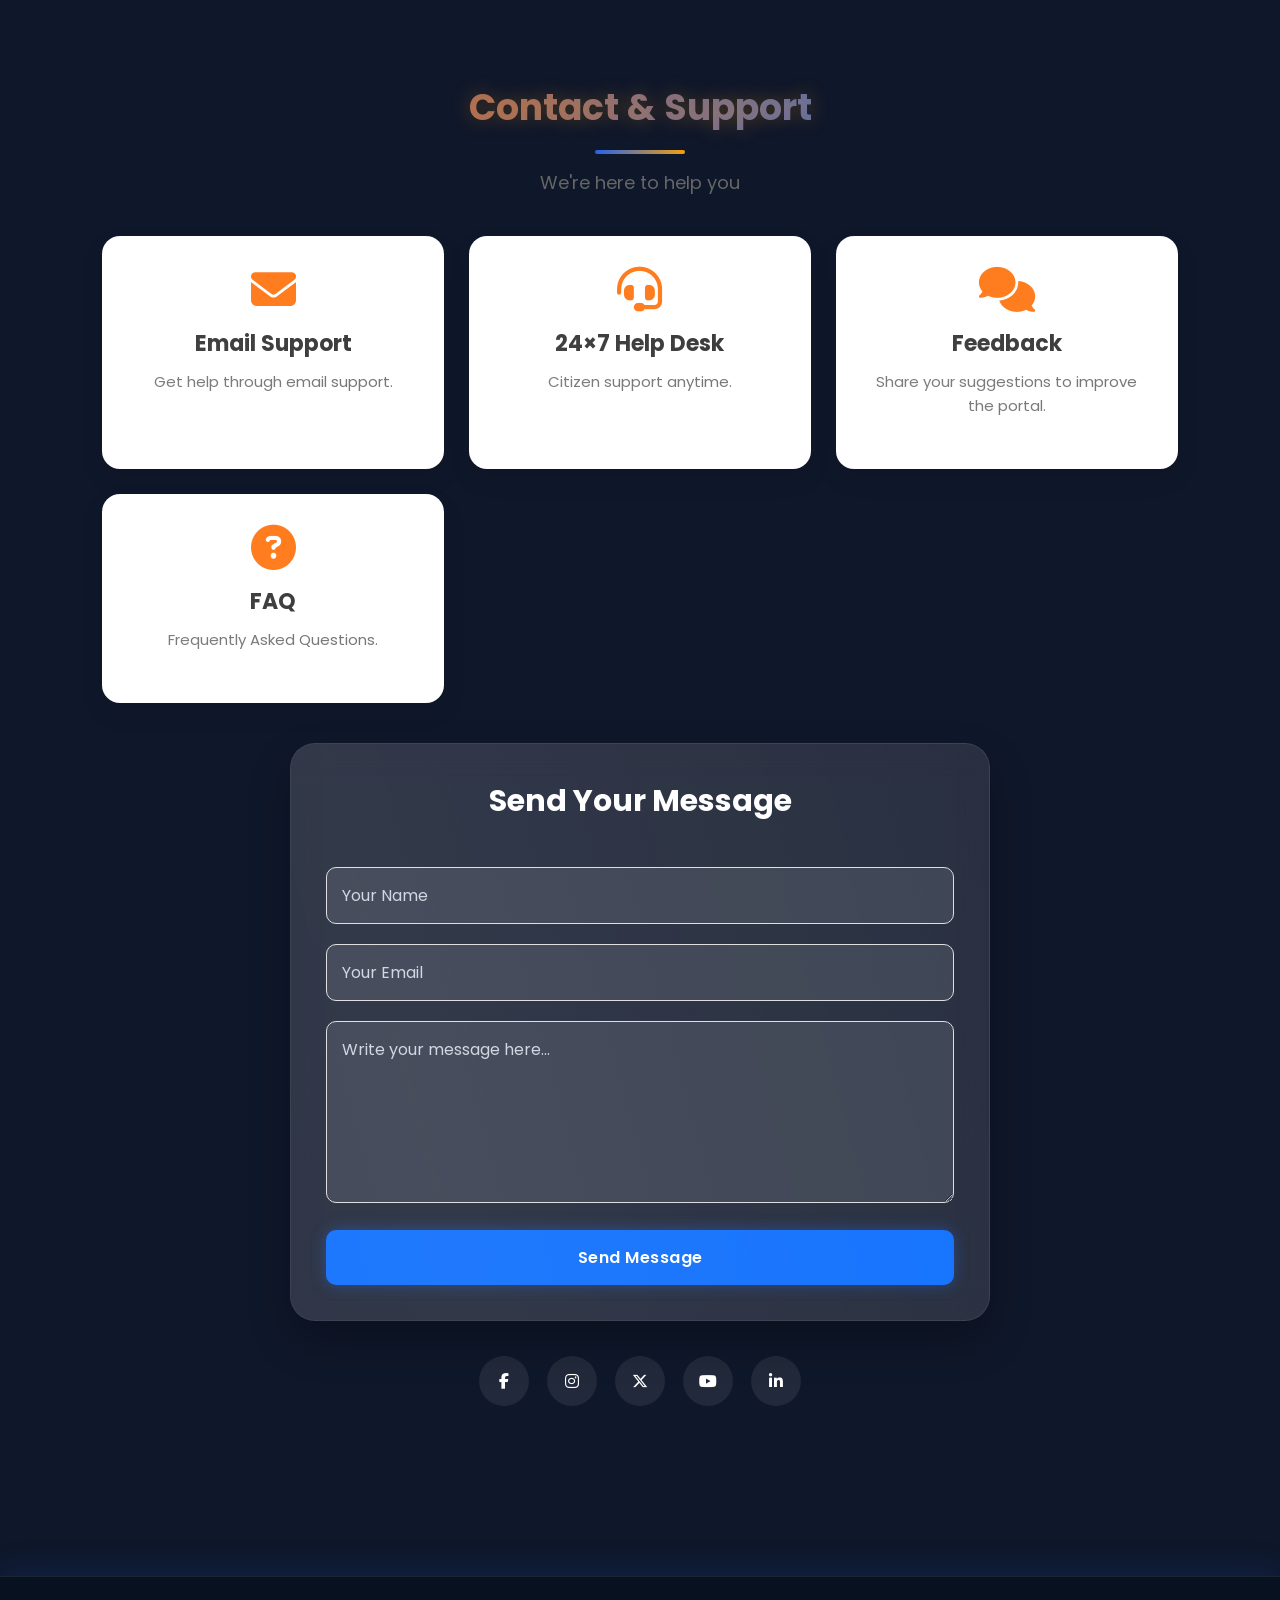
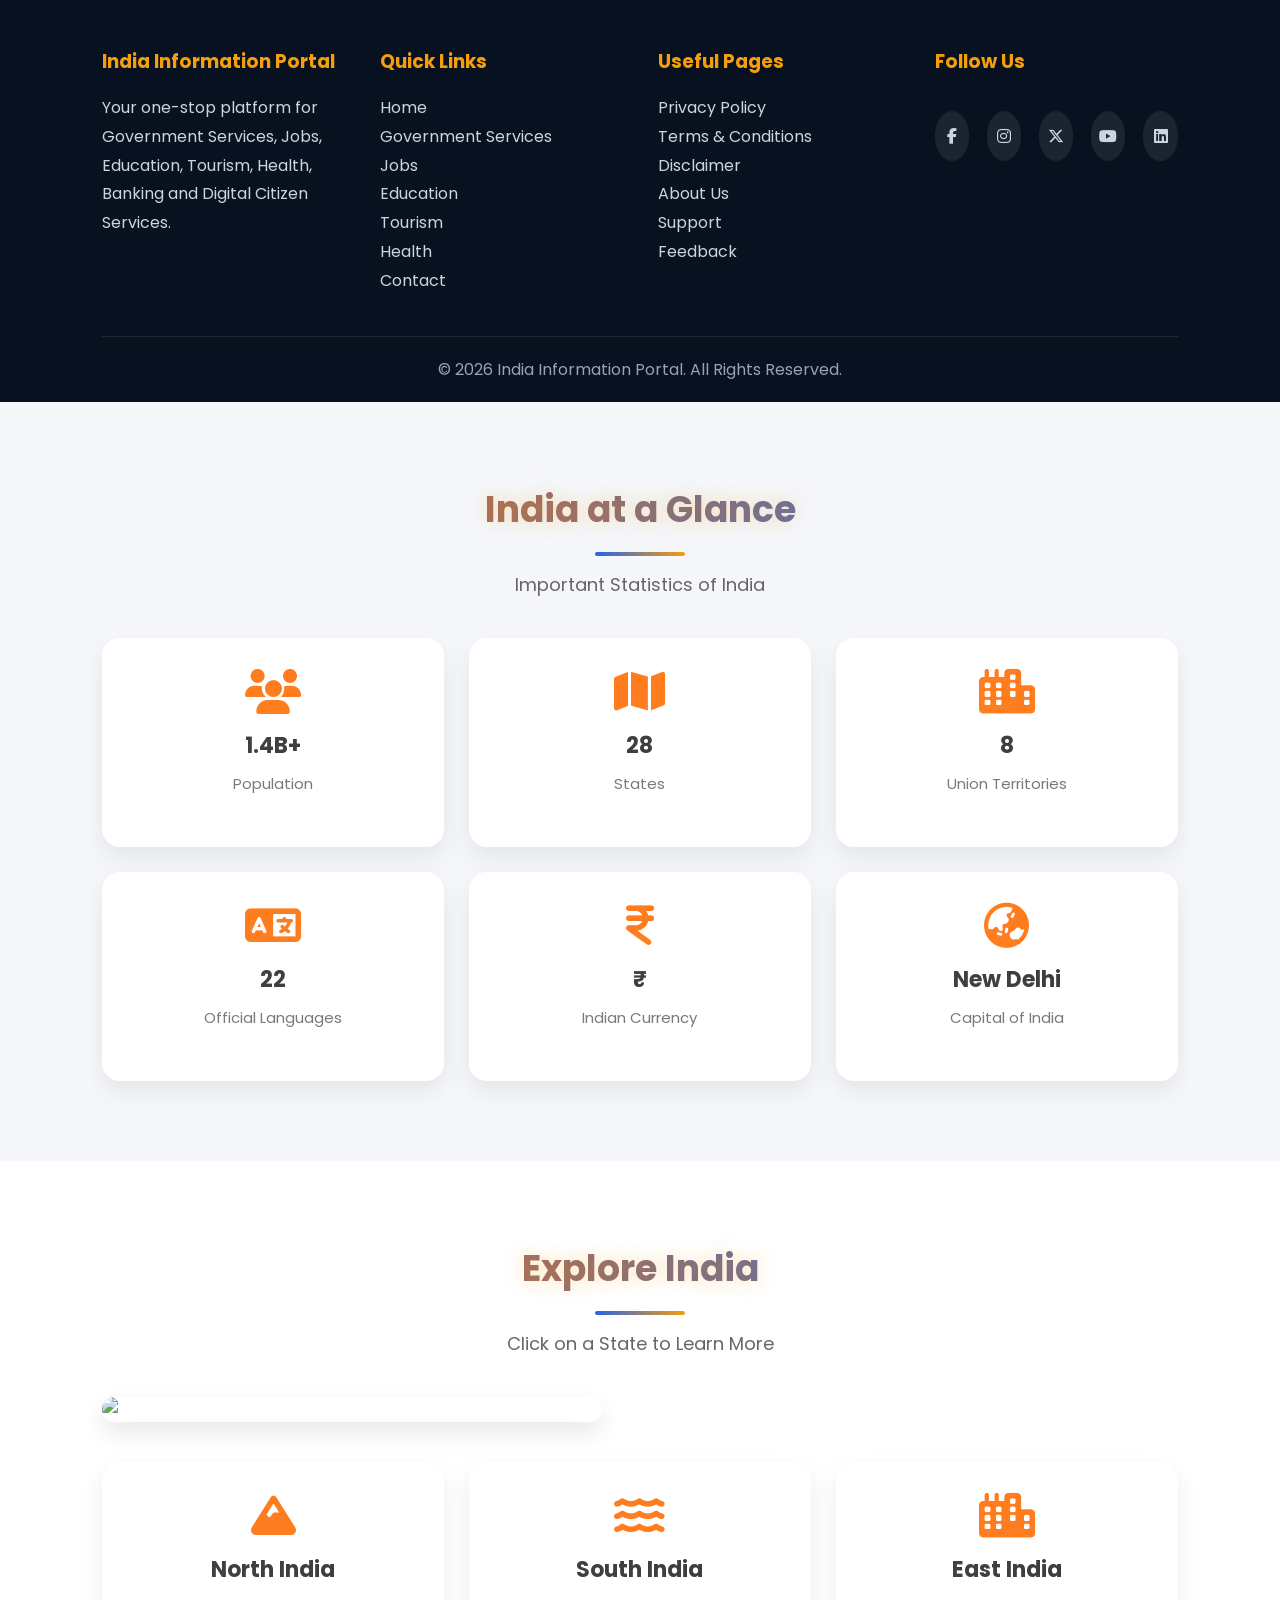
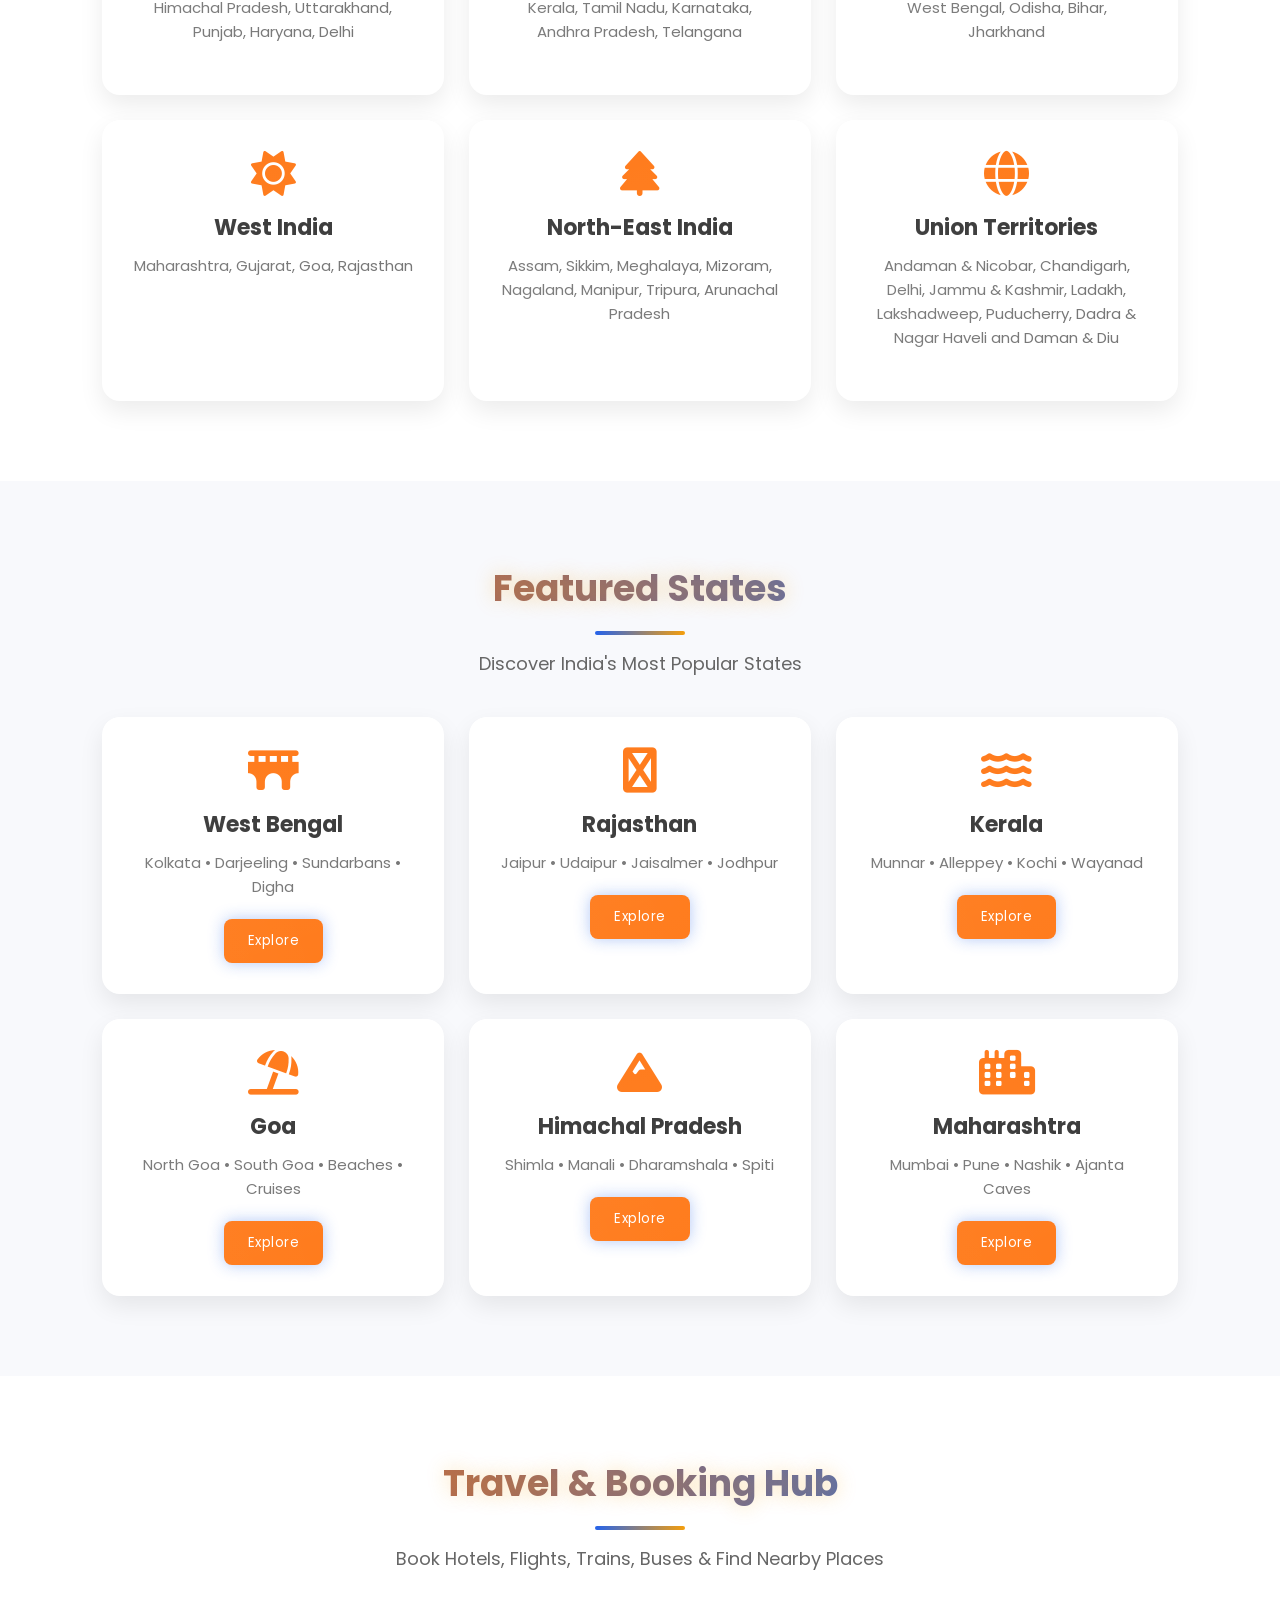
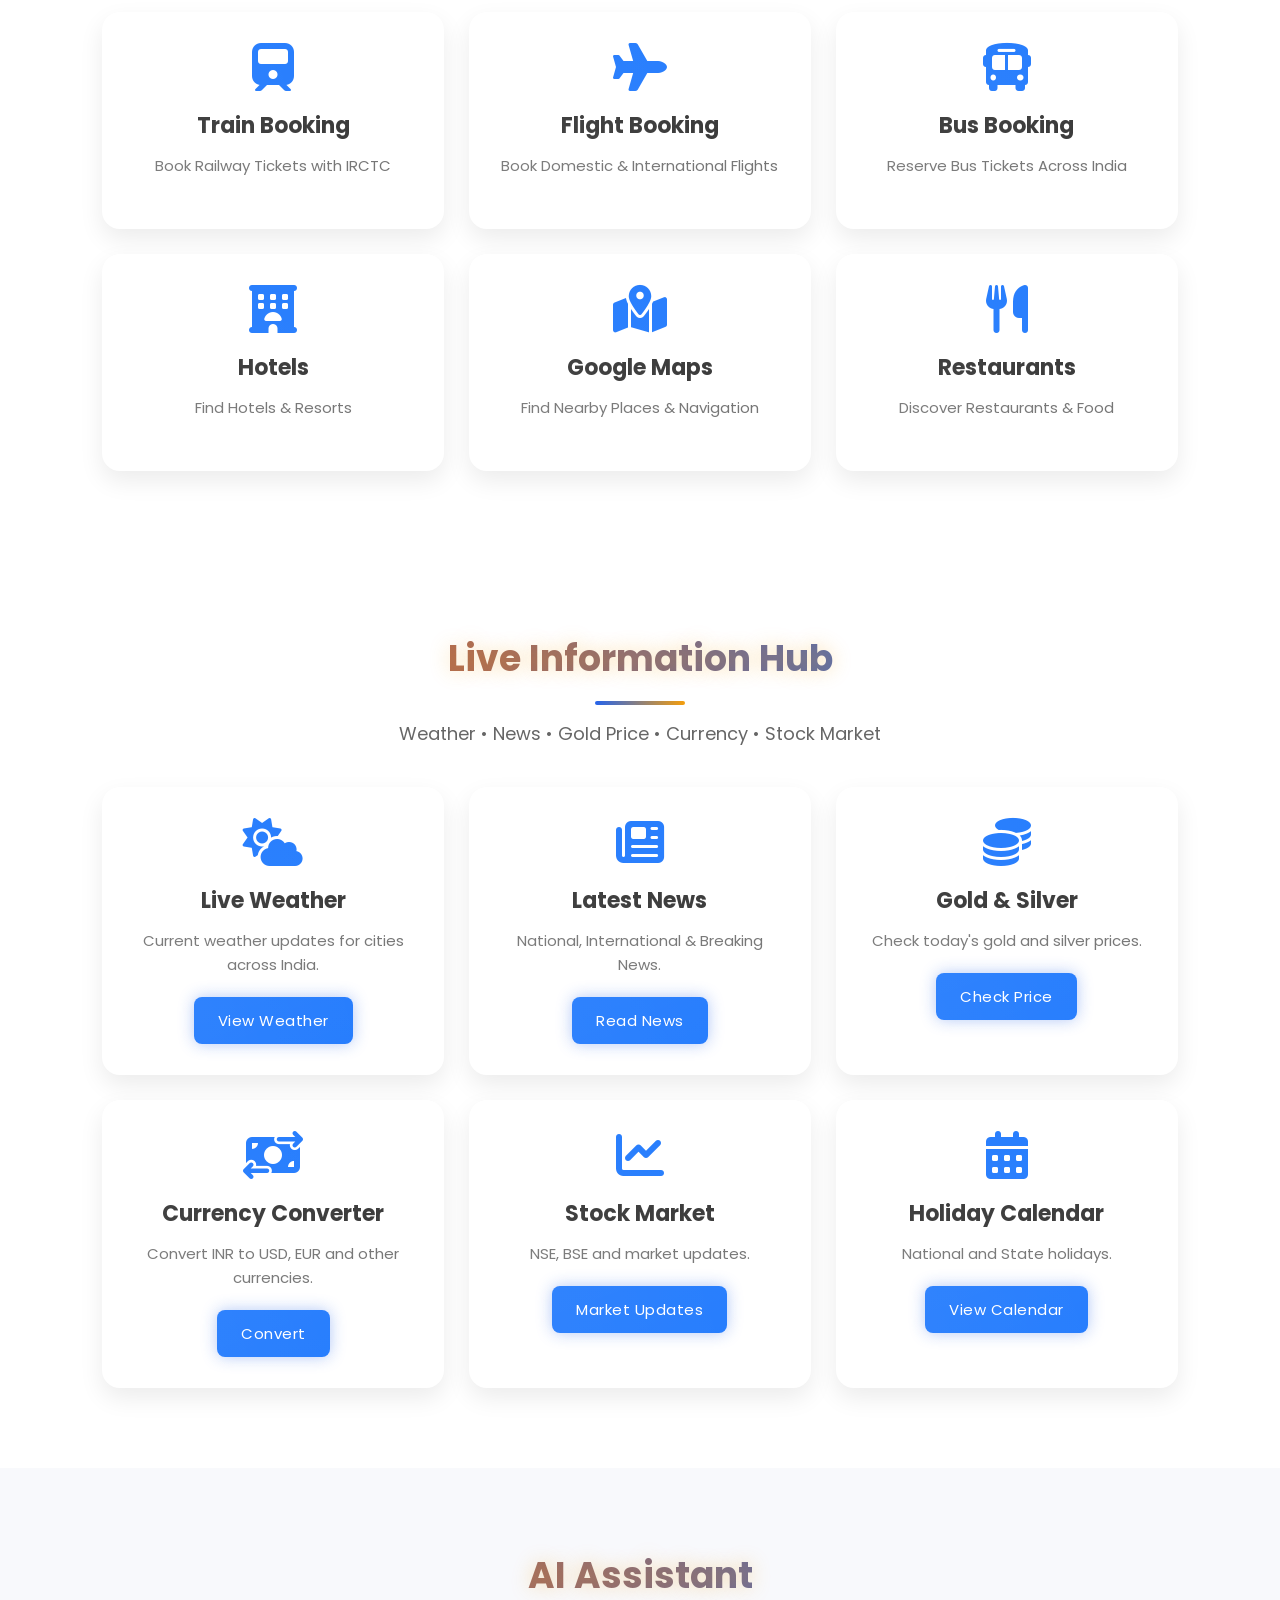
==== commit 790186a2: "Update Index.html" ====
--- a/Index.html
+++ b/Index.html
@@ -913,21 +913,7 @@
 <a href="#contact" class="chat-btn" title="Contact Support">
     <i class="fa-solid fa-comments"></i>
 </a>
-
-<!-- Loading Screen -->
-<div id="loader">
-
-    <div class="loader-content">
-
-        <i class="fa-solid fa-landmark"></i>
-
-        <h2>India Information Portal</h2>
-
-        <p>Loading...</p>
-
-    </div>
-
-</div>
+    
 
 <!-- JavaScript -->
 <script src="script.js"></script>
